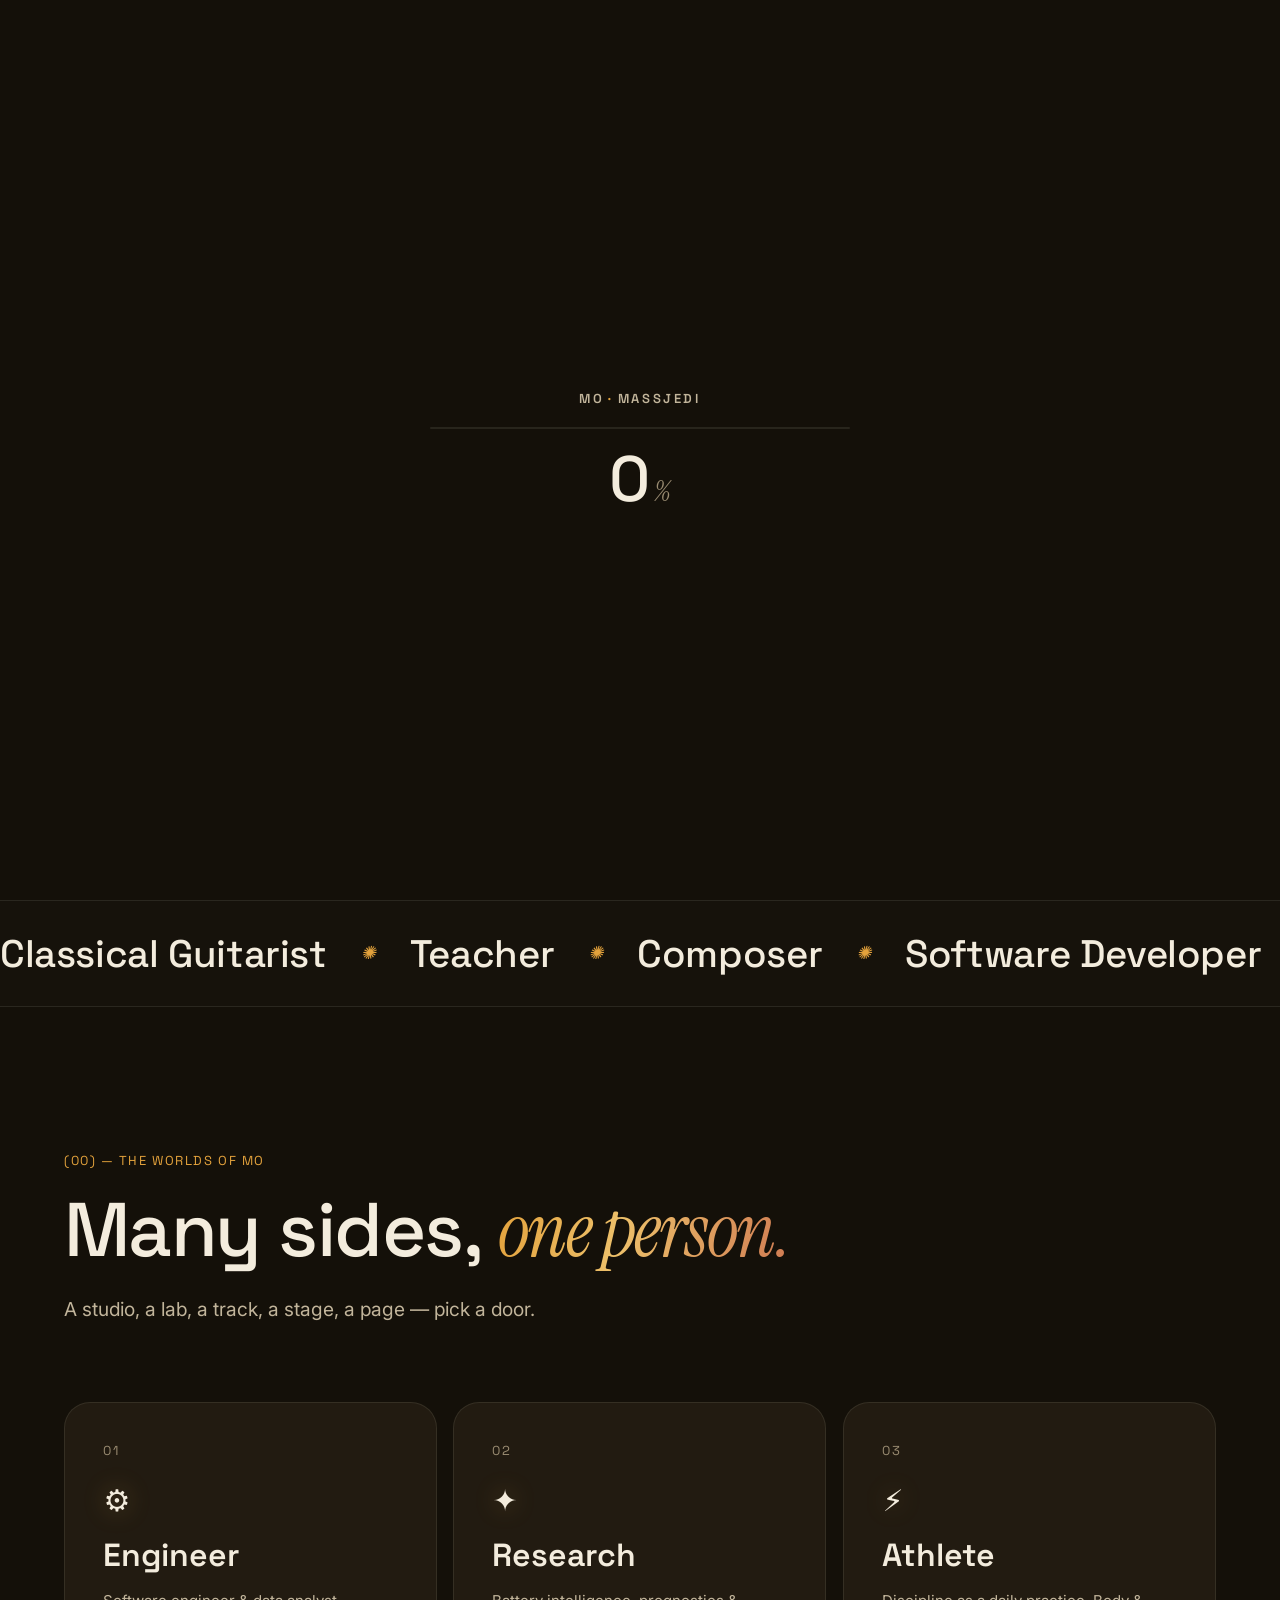
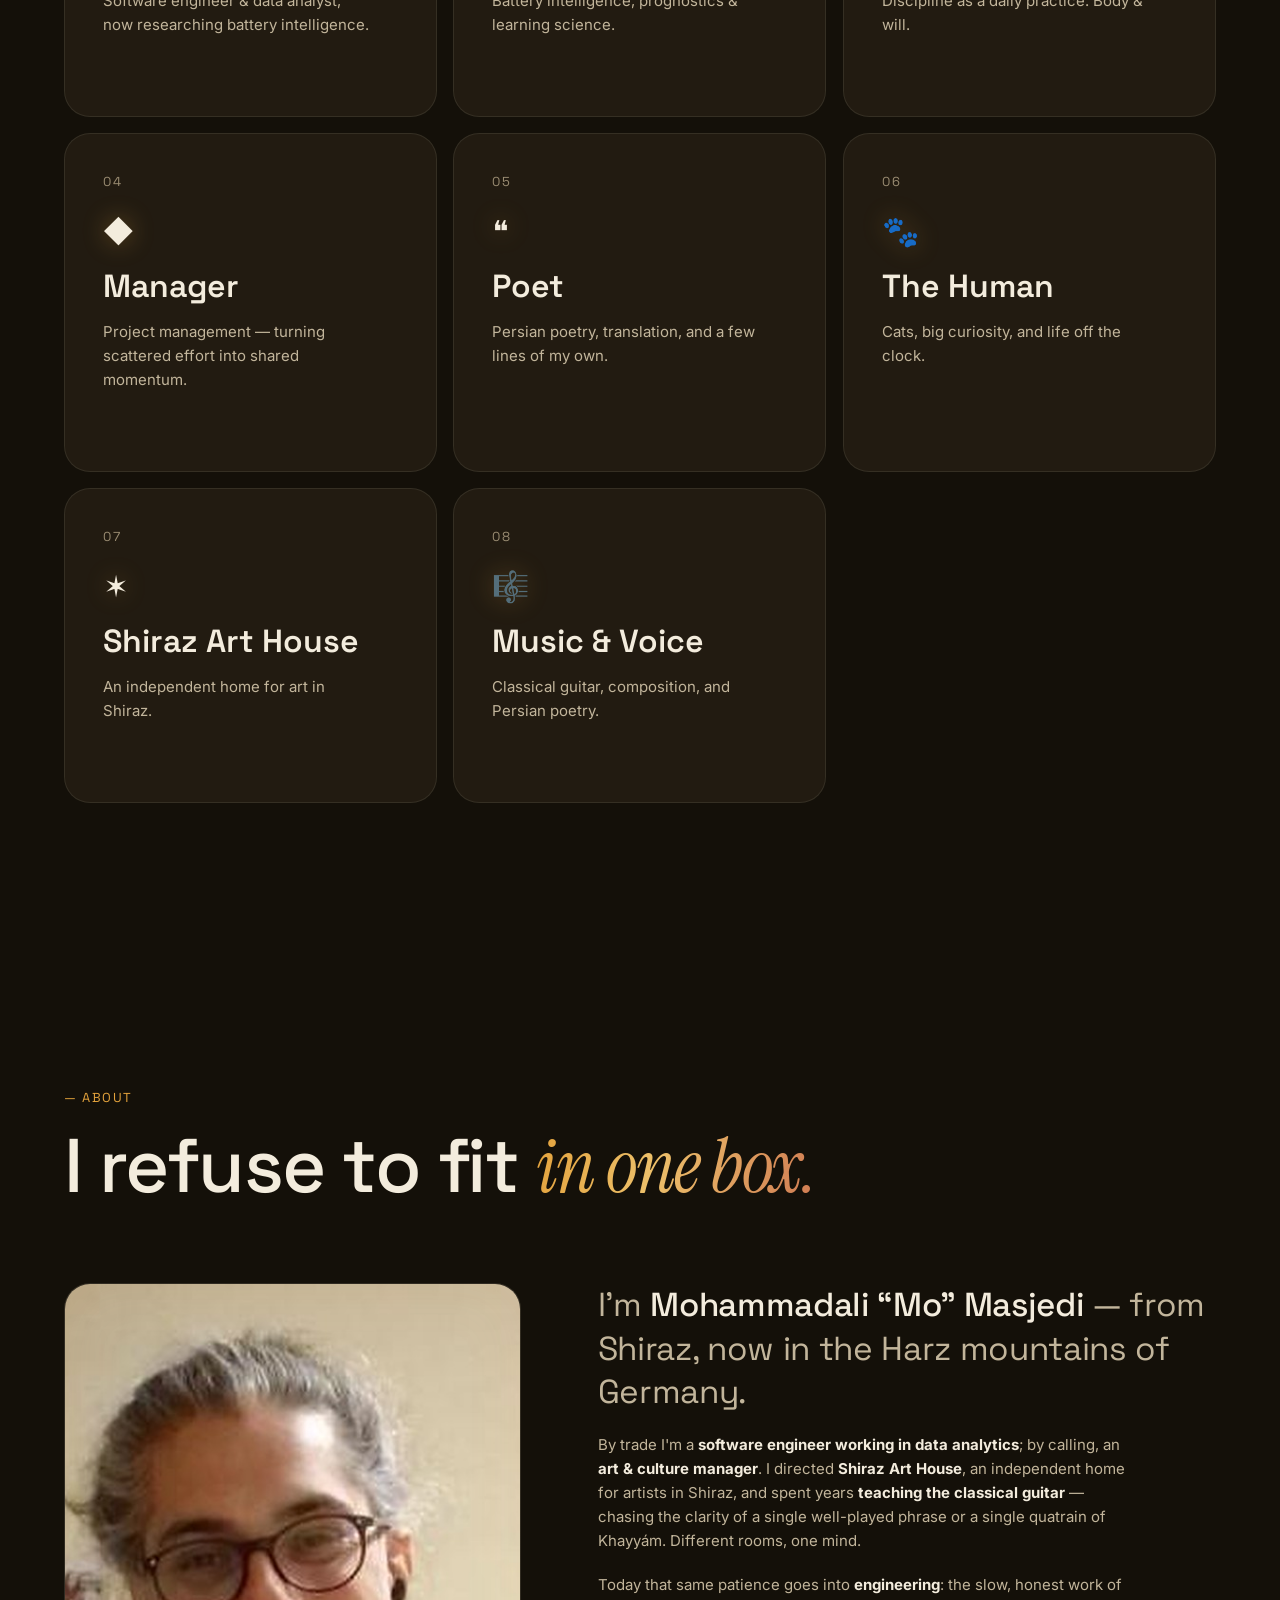
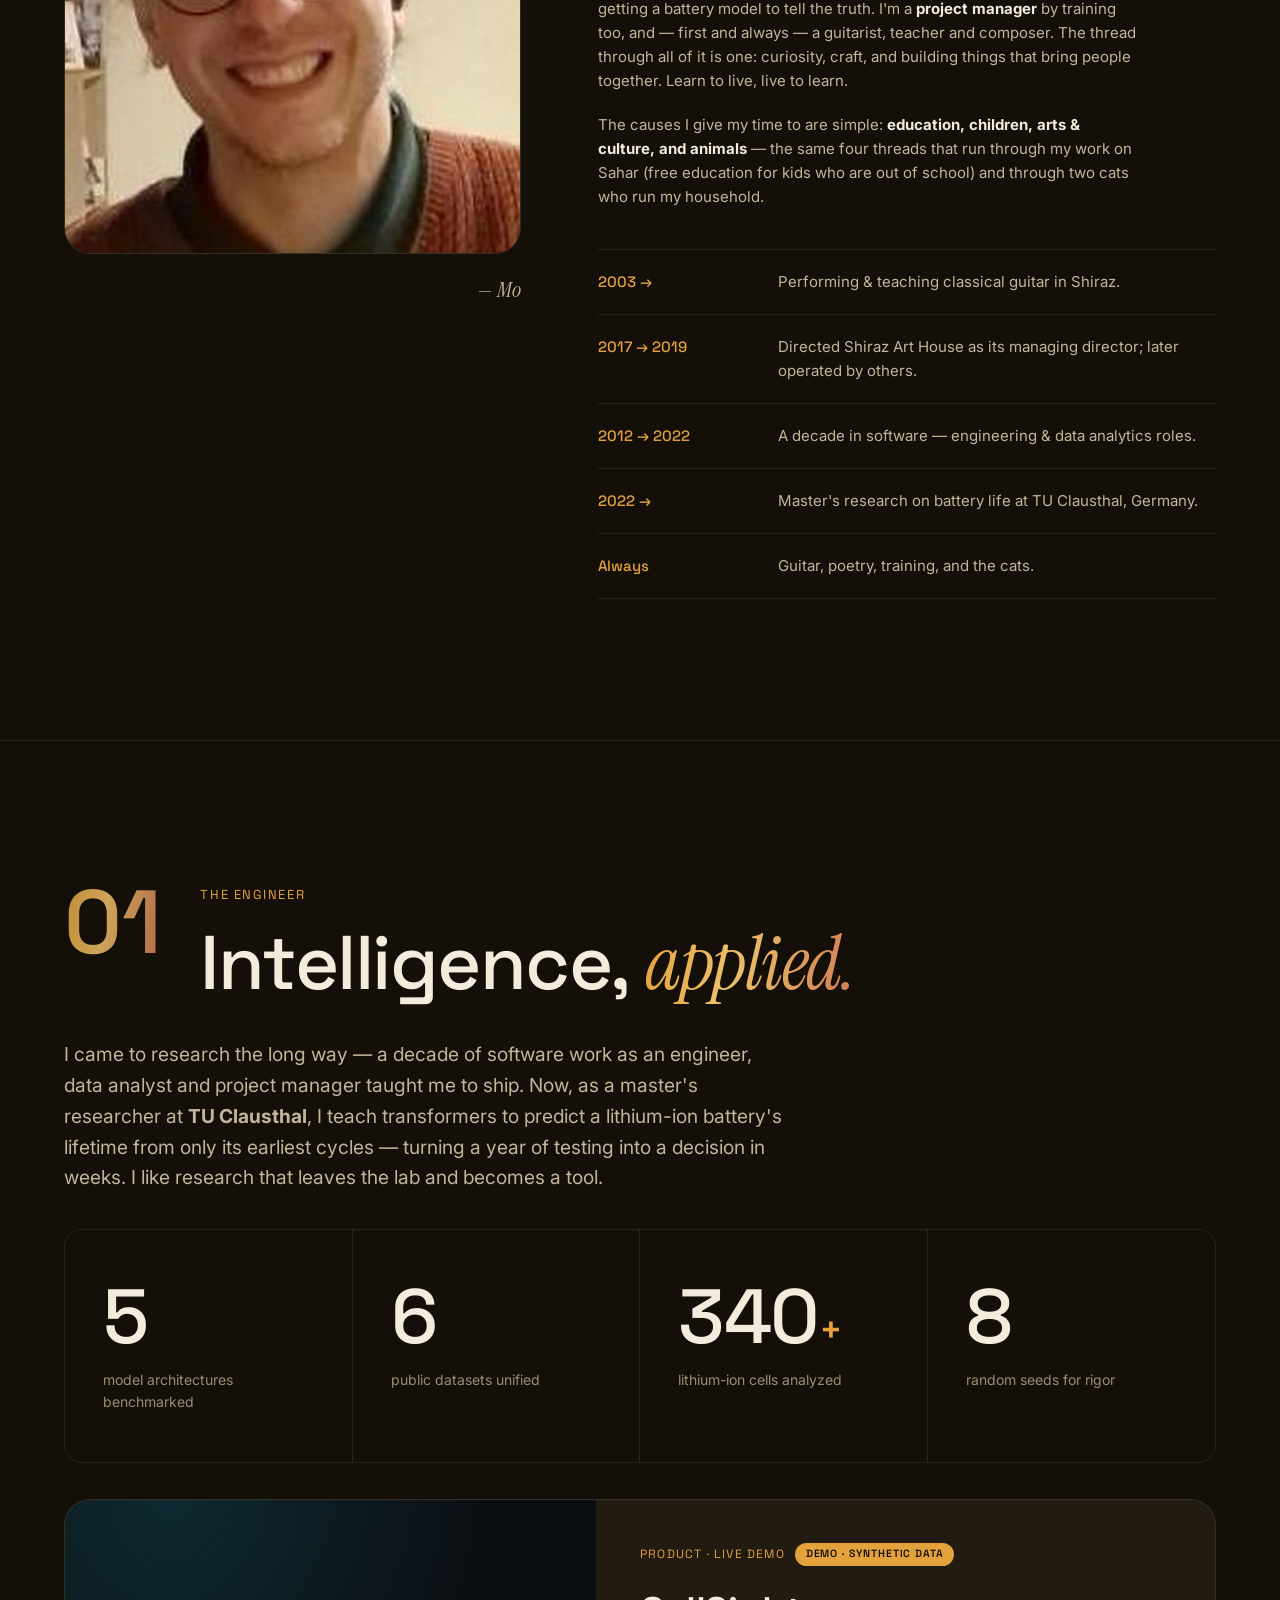
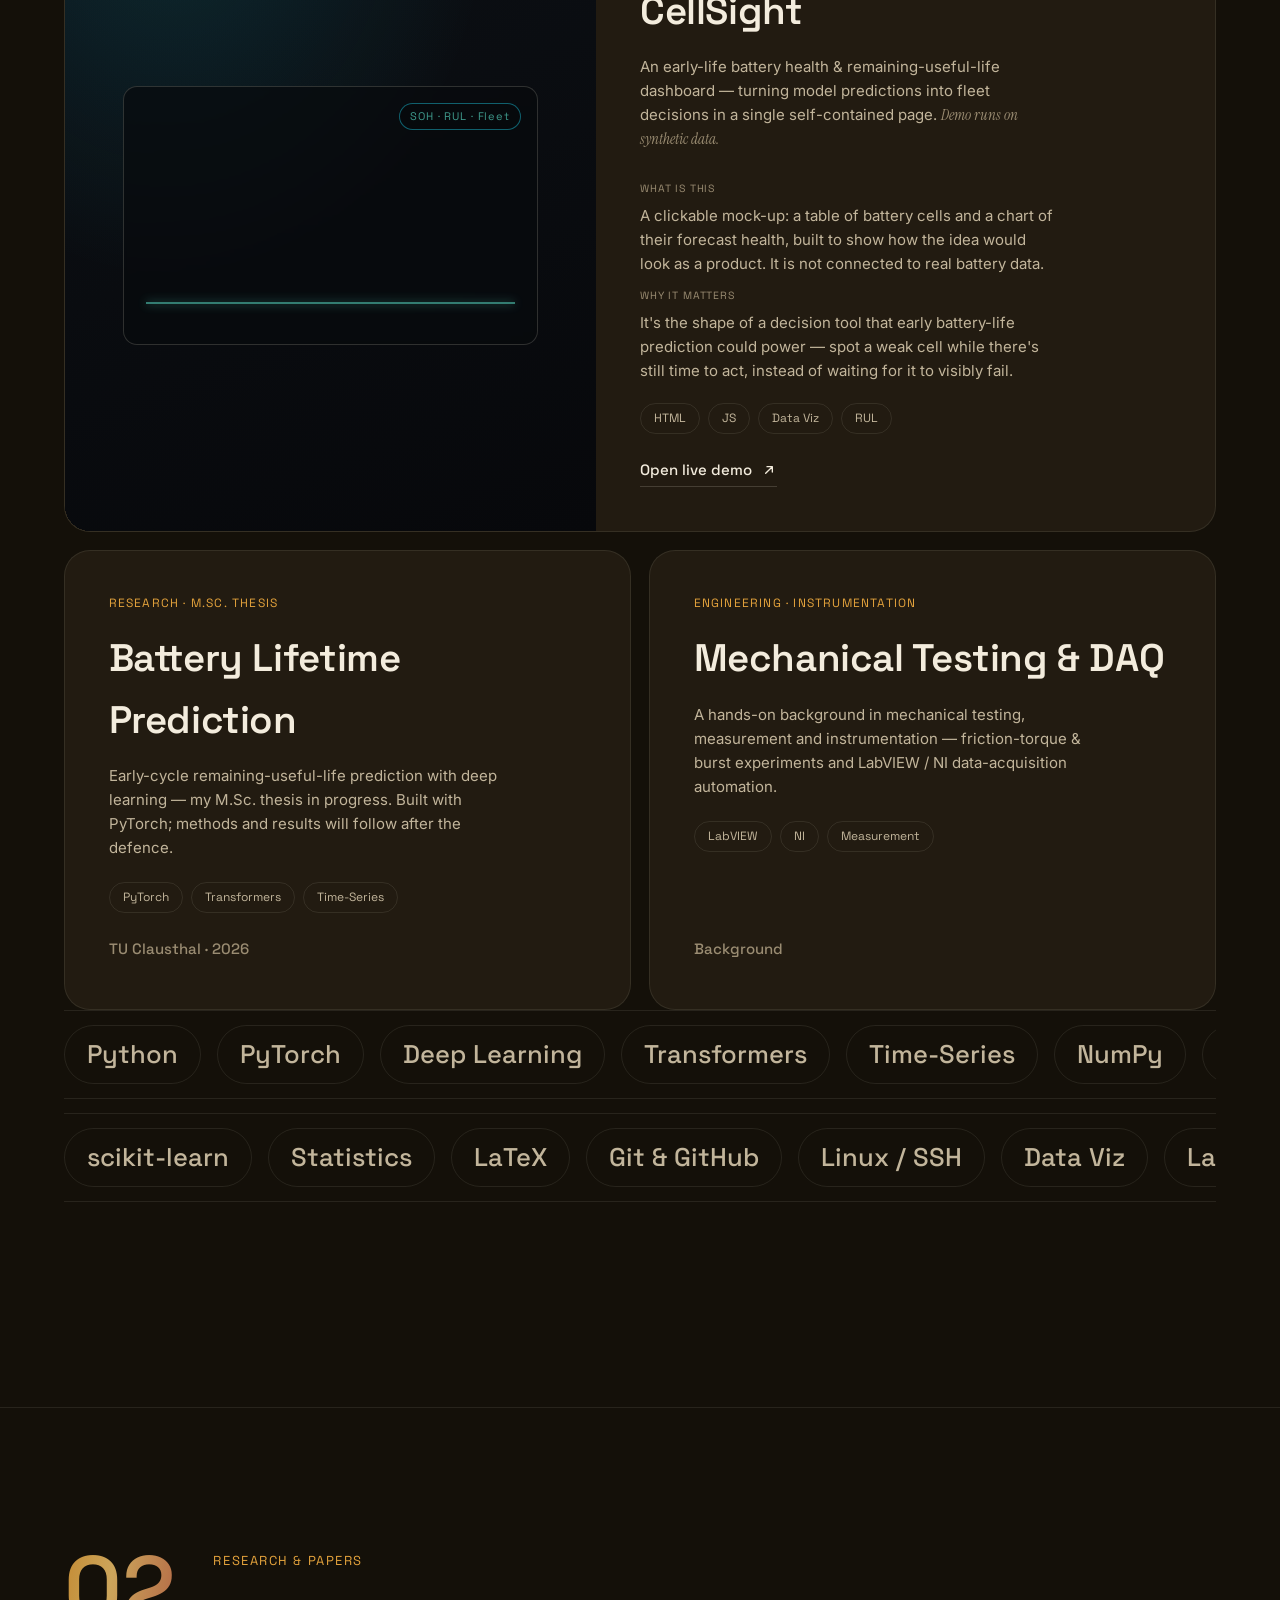
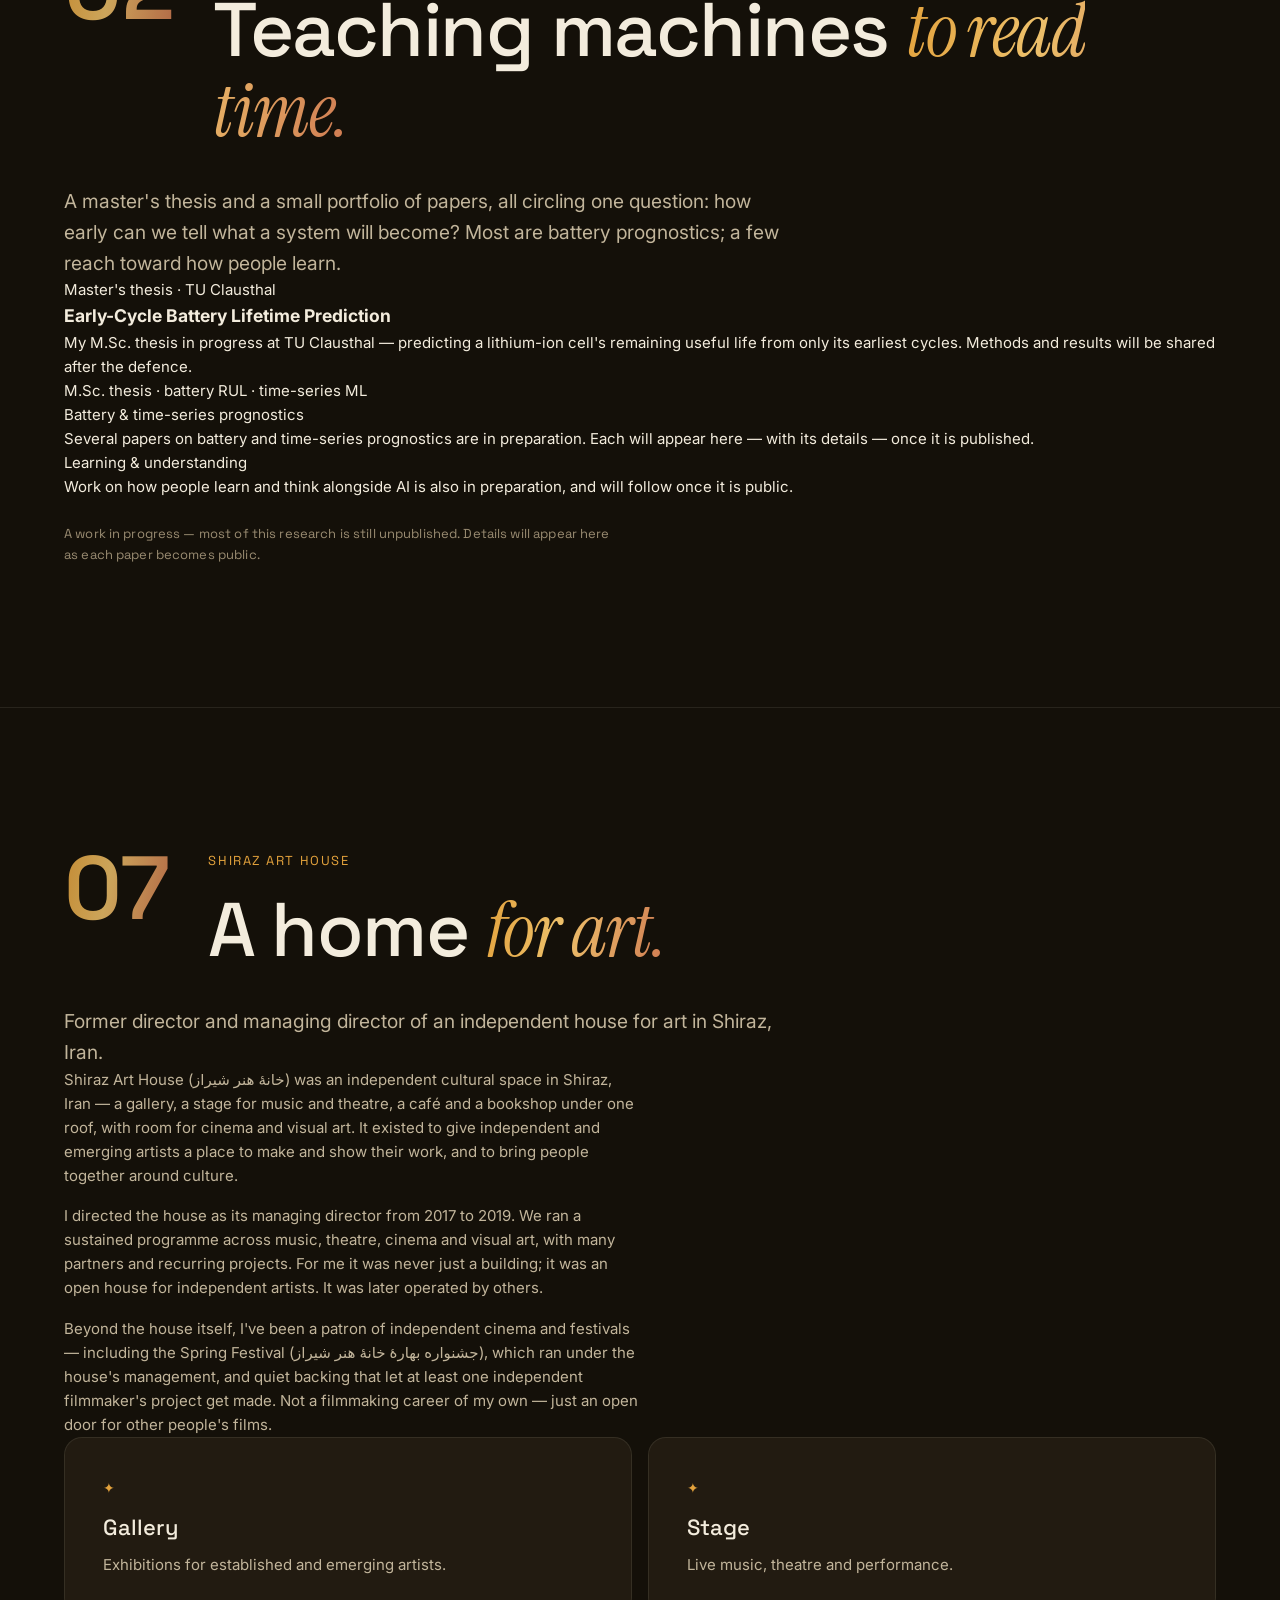
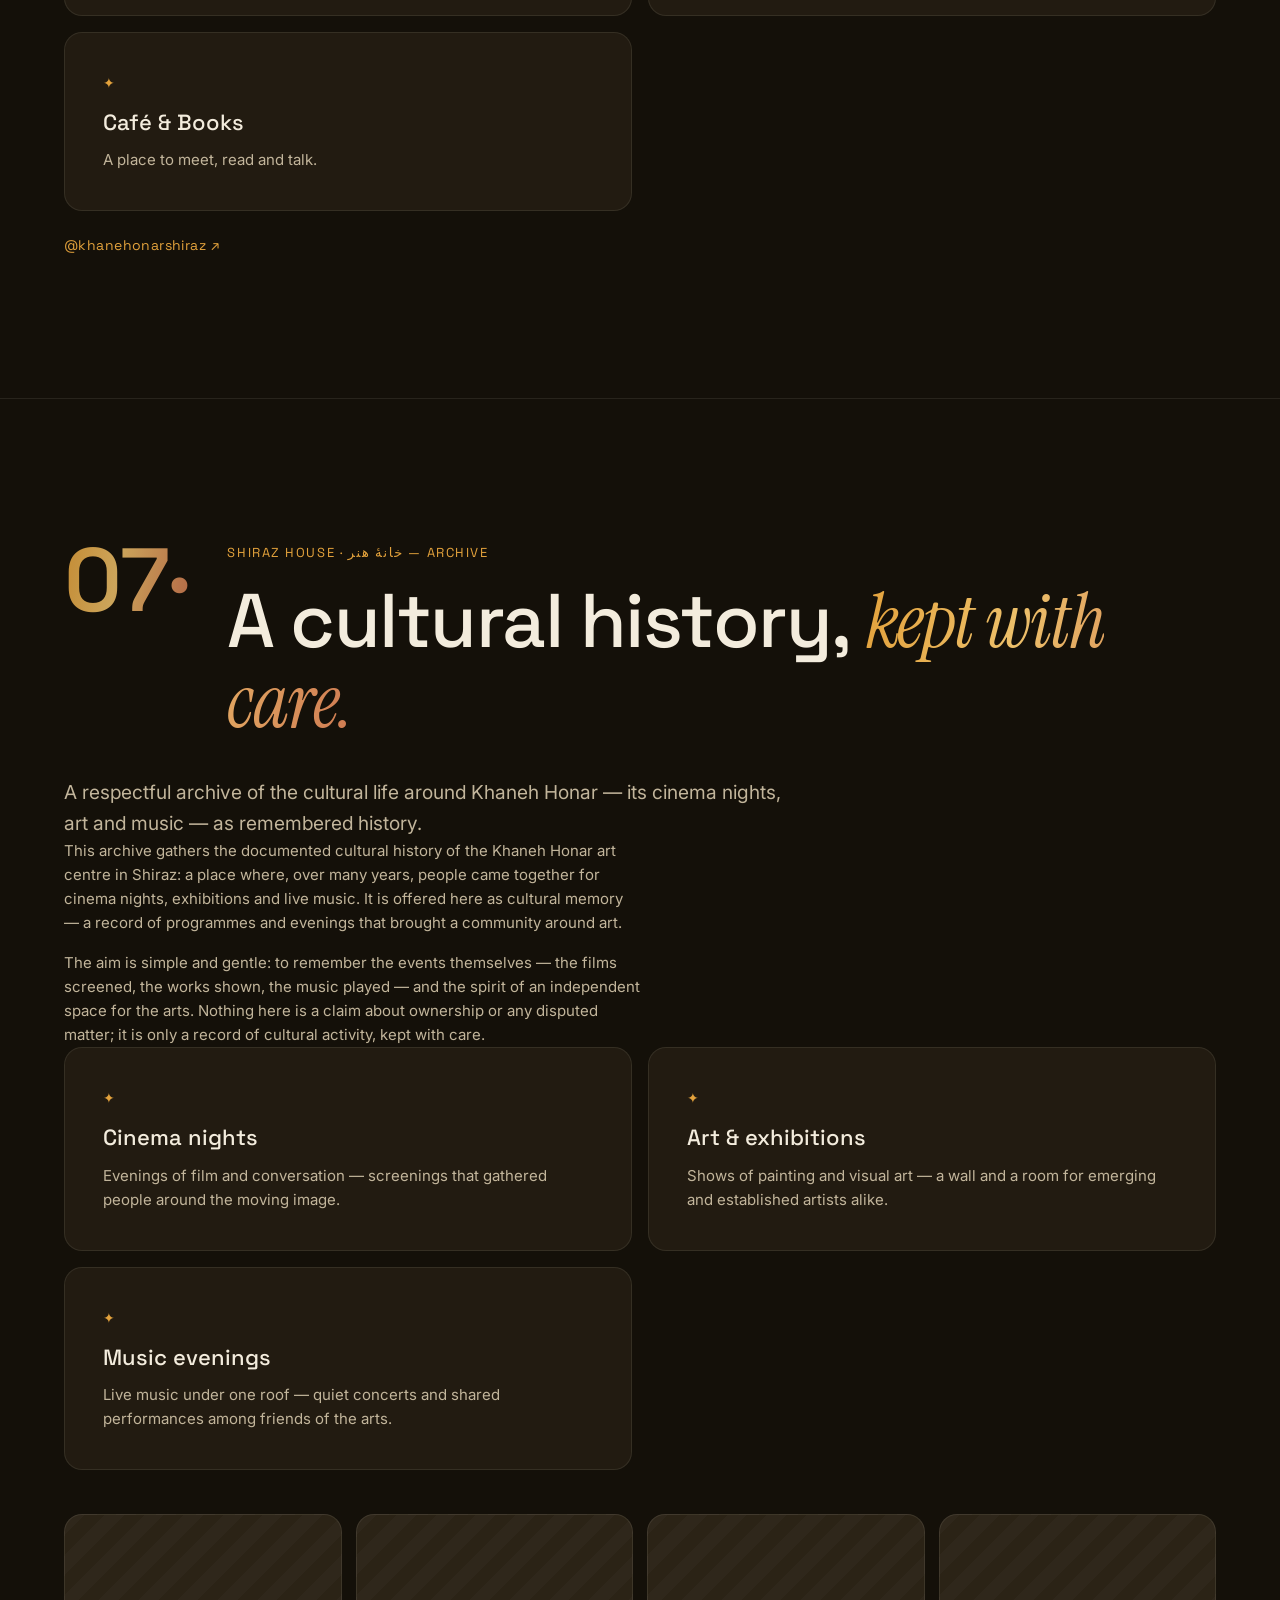
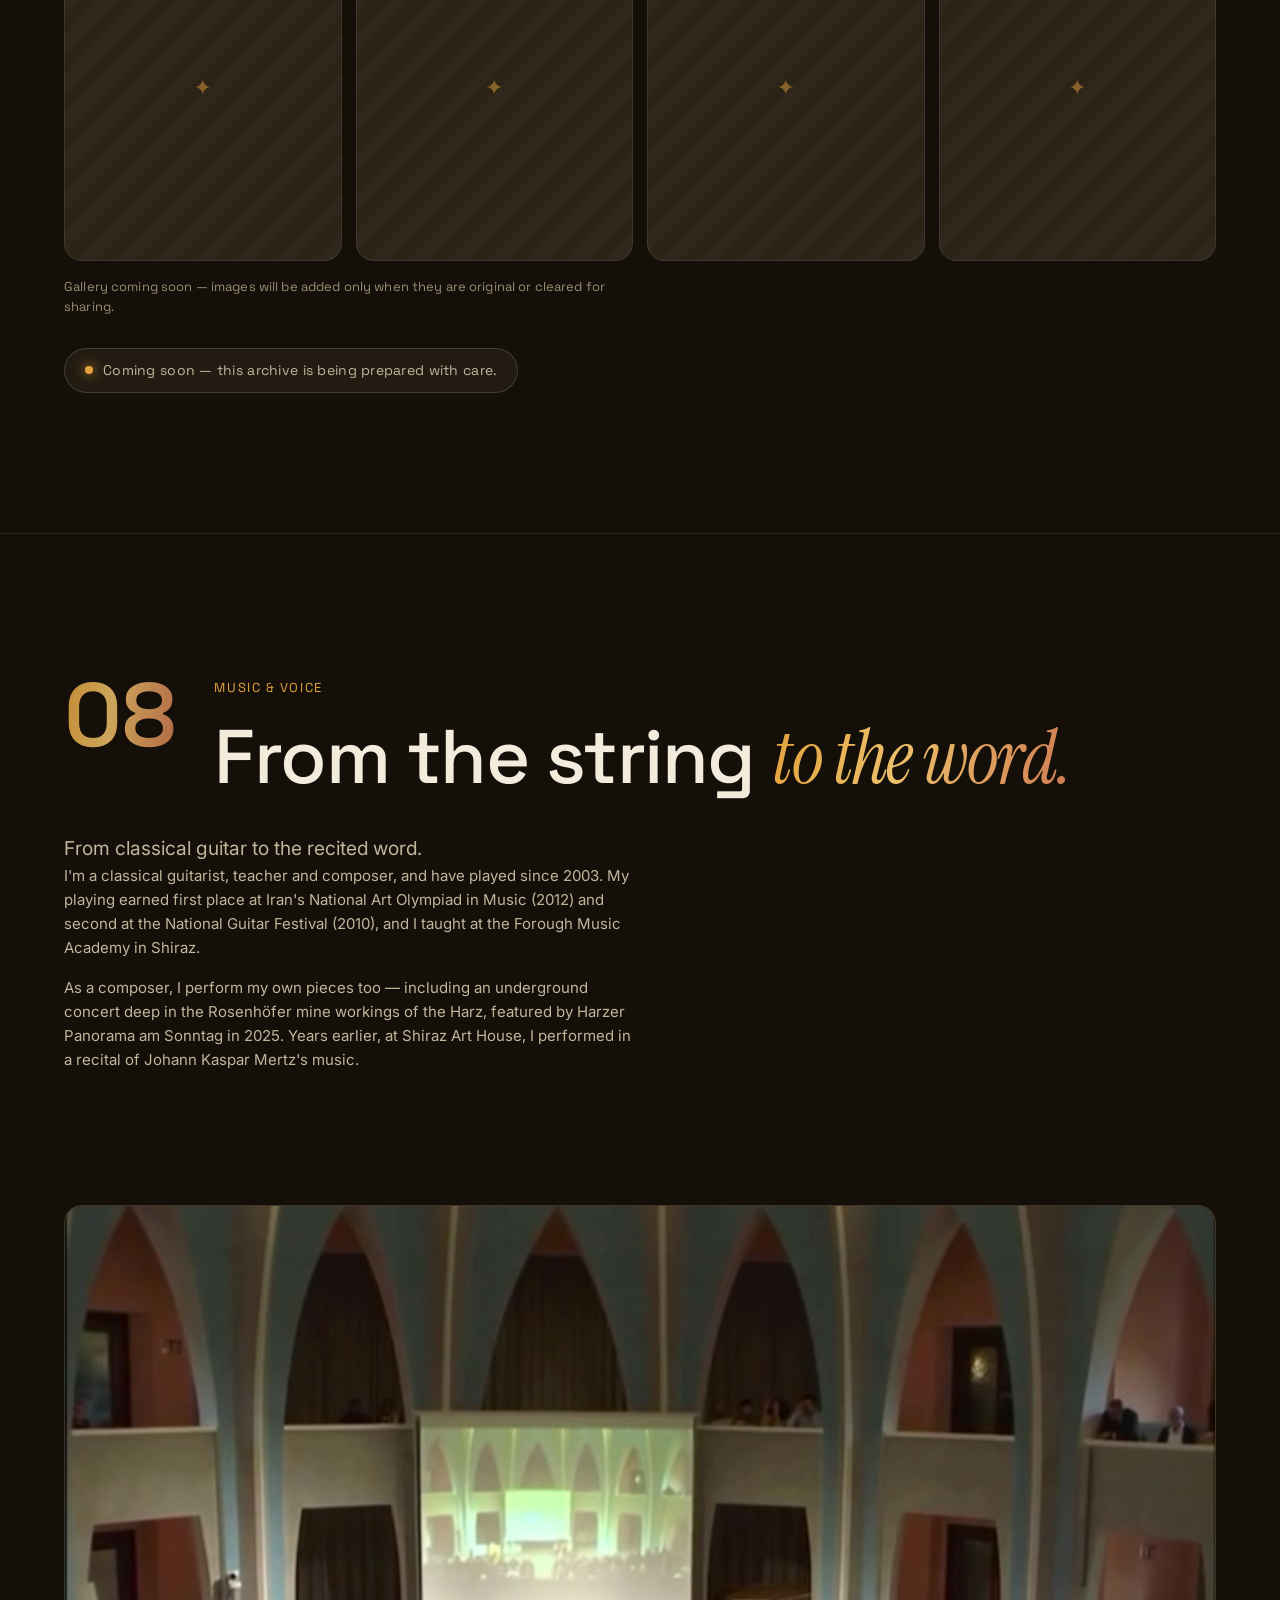
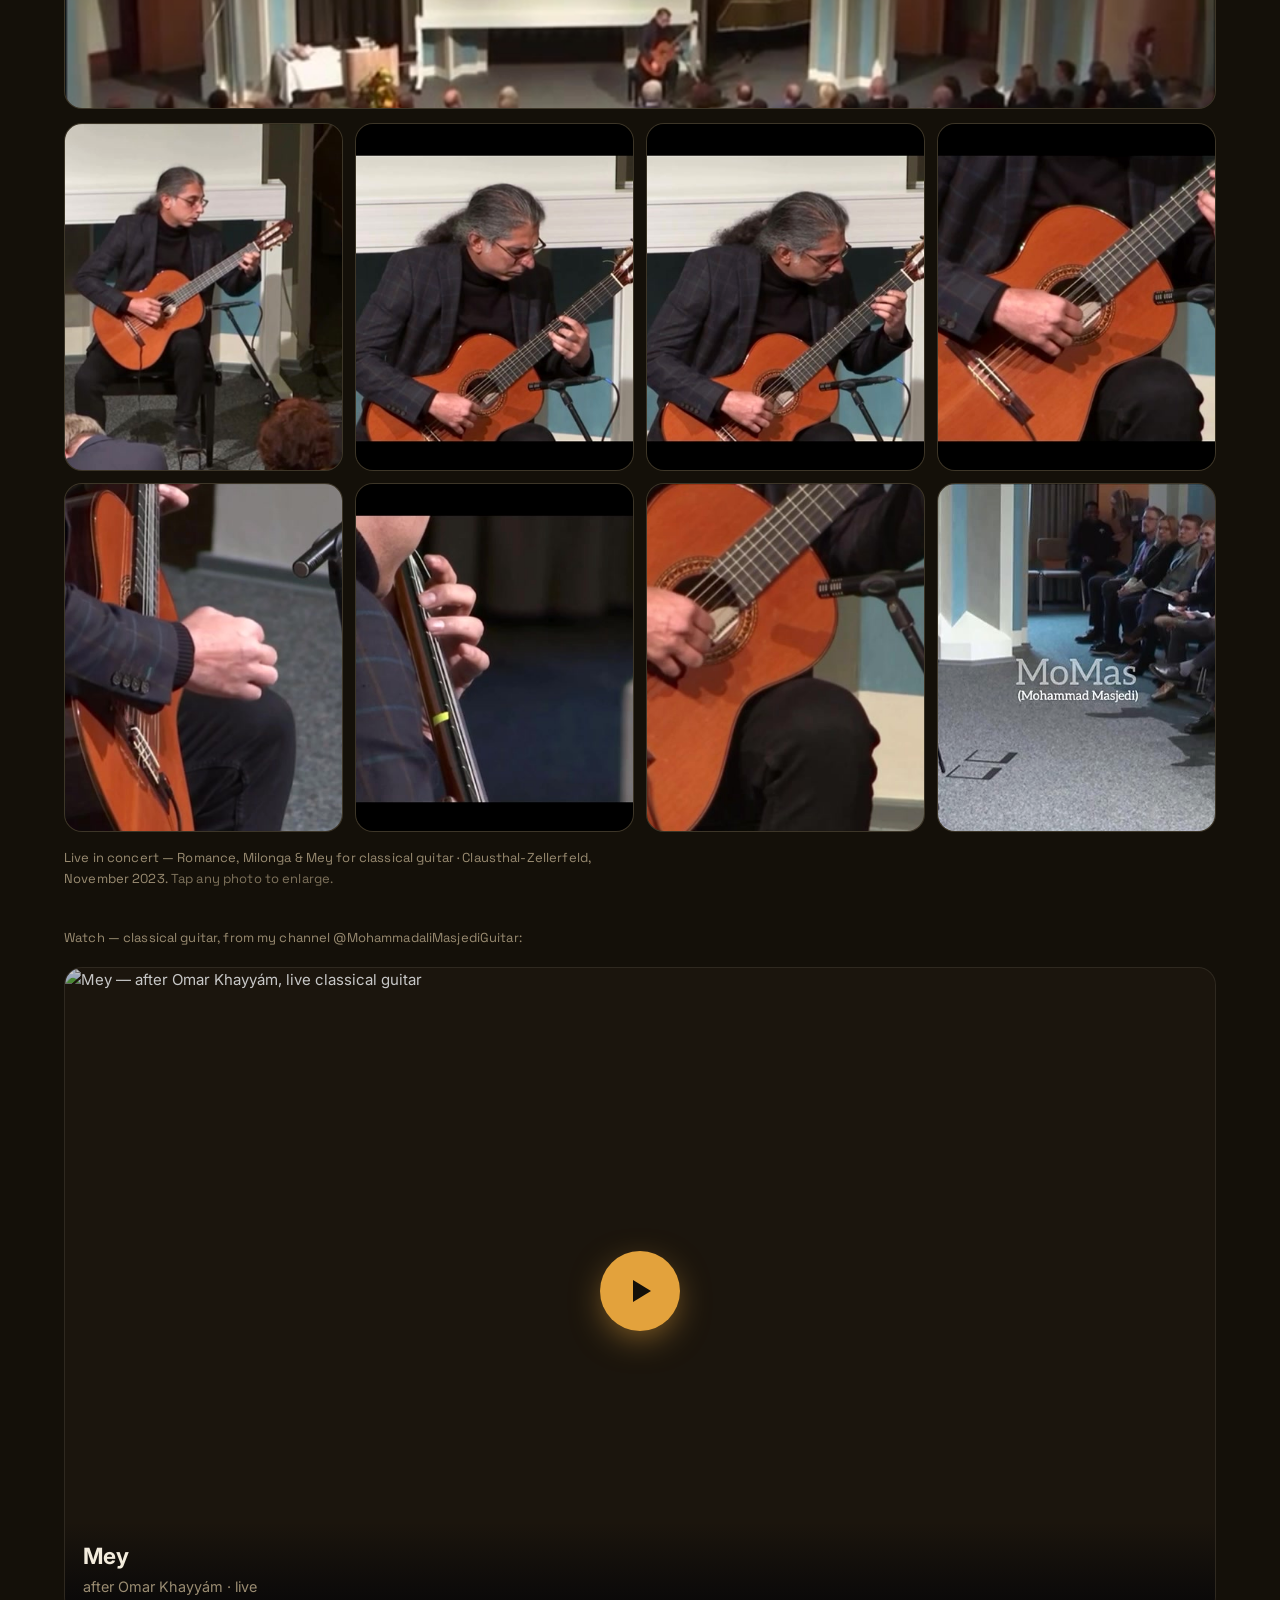
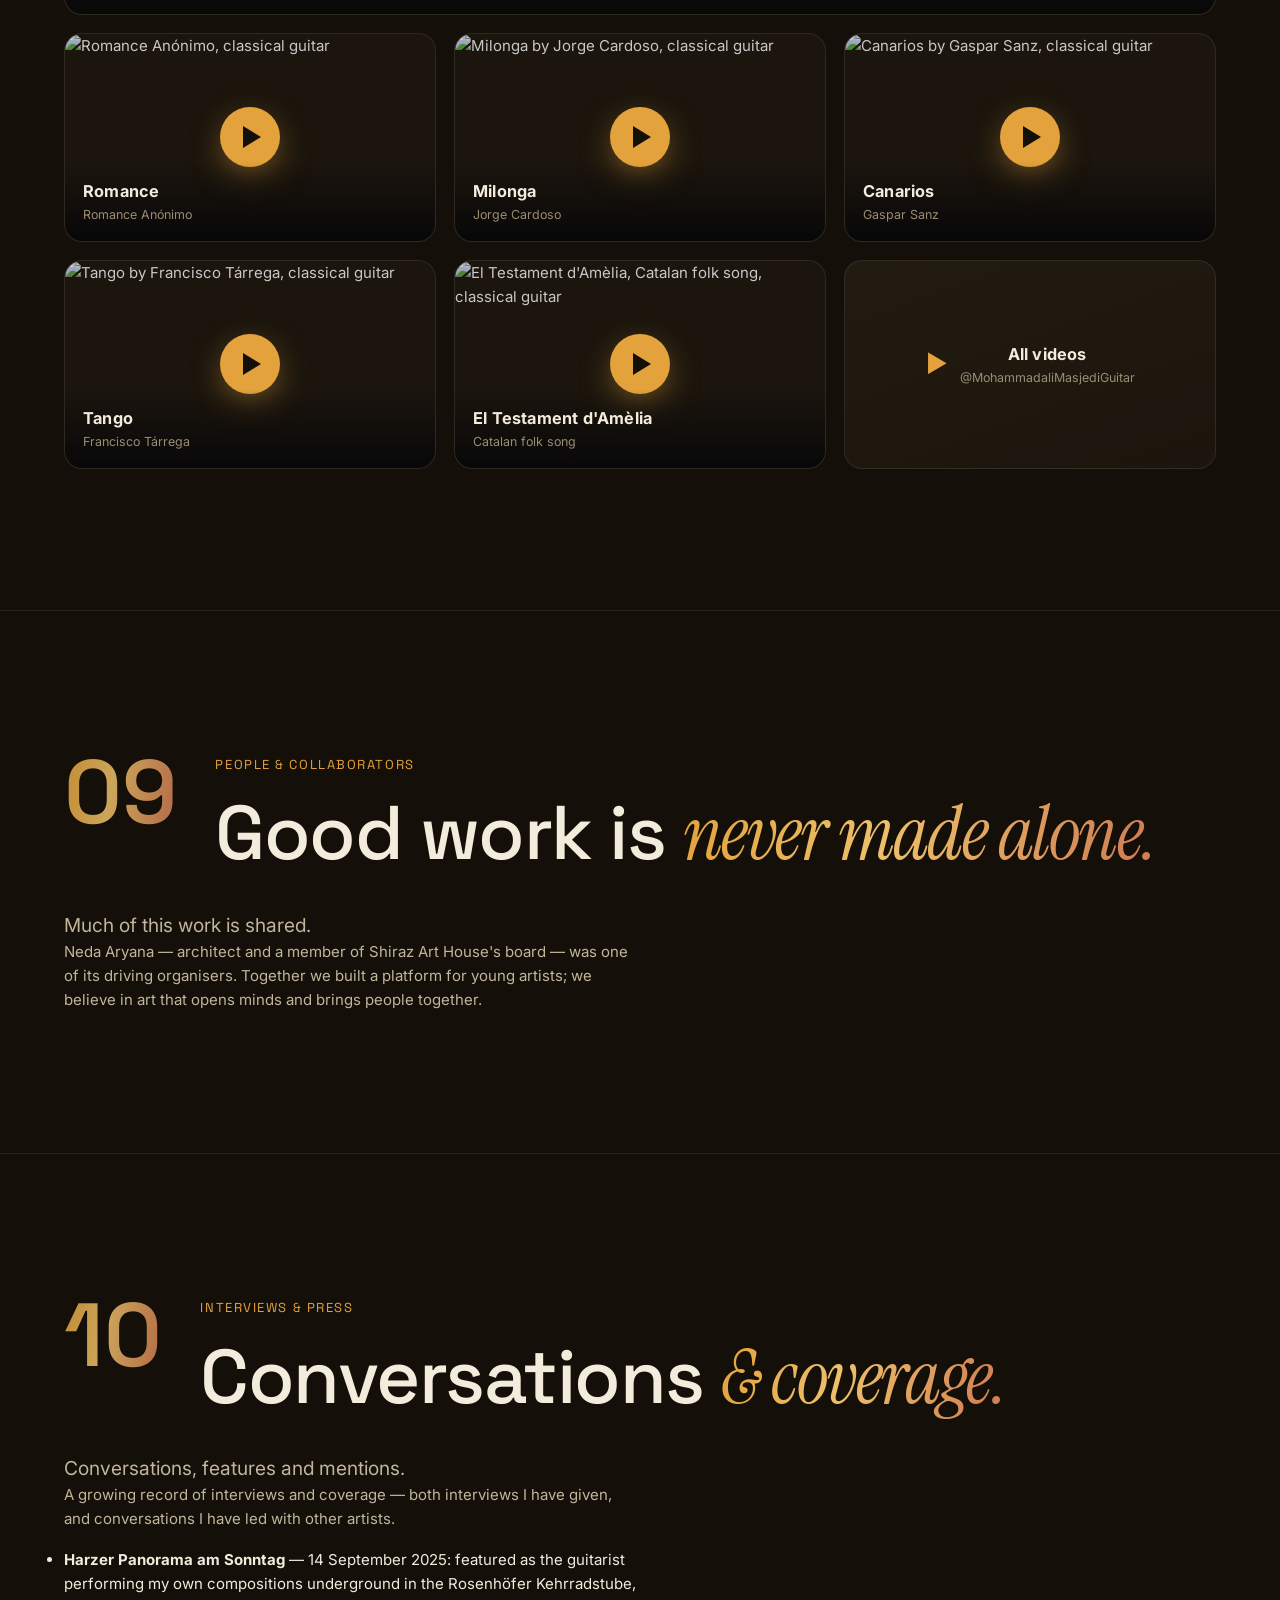
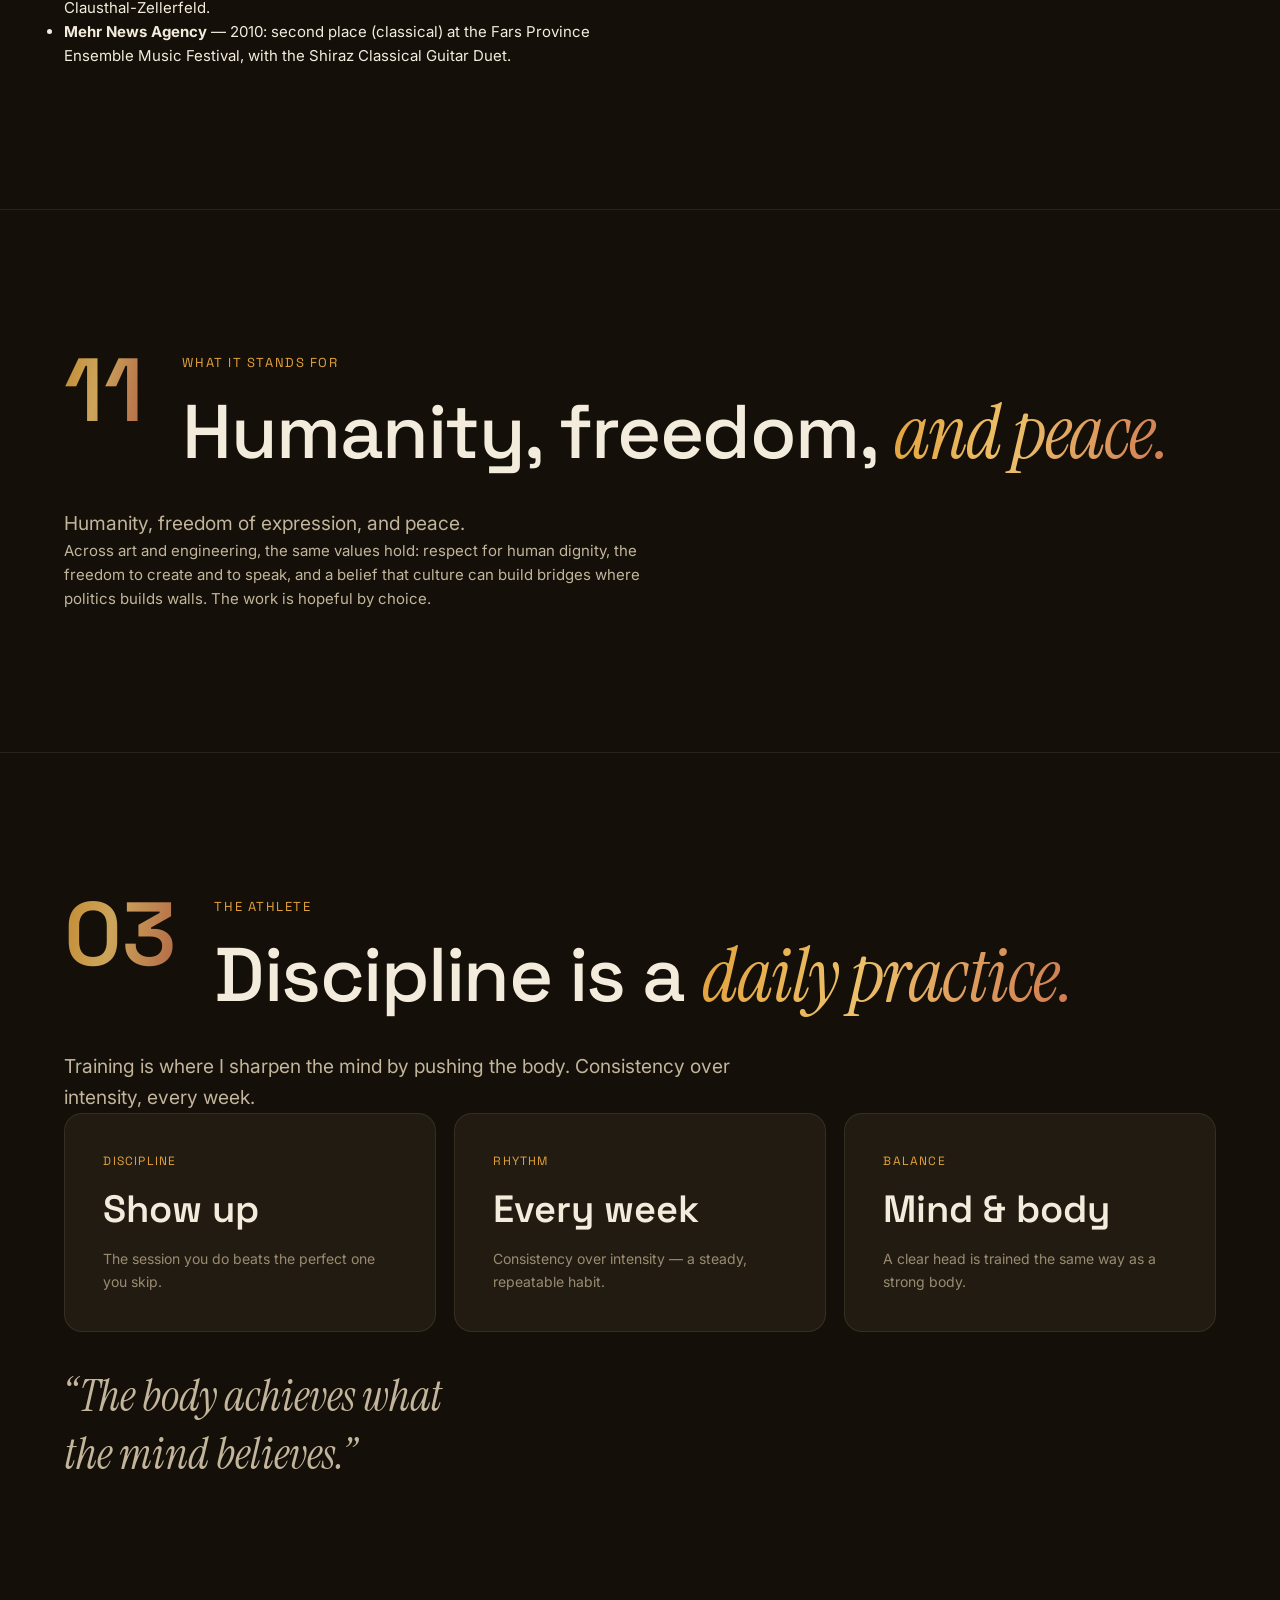
==== index.html @ 854c43cc "Polish public site: remove alumniOf, fix DE name spelling, drop 404 thumbnail - JSON-LD: remove alum" ====
<!DOCTYPE html>
<html lang="en" data-theme="dark">
<head>
  <meta charset="UTF-8" />
  <meta name="viewport" content="width=device-width, initial-scale=1.0" />
  <meta name="color-scheme" content="dark" />
  <meta name="theme-color" content="#060608" />

  <title>Mohammadali Masjedi (Mo · MassJedi) — Classical Guitarist, Teacher &amp; Composer · Developer · Project Manager</title>
  <meta name="description" content="The personal site of Mohammadali Masjedi (Mo · MassJedi) — classical guitarist, teacher & composer, software developer, project manager, art & culture person, and devoted staff to his cats, Memo & Jupiter. One mind, many lives." />
  <meta name="author" content="Mohammadali Masjedi" />
  <meta name="keywords" content="Mo MassJedi, Mohammadali Masjedi, classical guitarist, guitar teacher, composer, classical guitar recital, software developer, project manager, art & culture person, Shiraz Art House, portfolio, personal website" />

  <meta property="og:type" content="website" />
  <meta property="og:title" content="Mohammadali Masjedi (Mo · MassJedi) — One mind, many lives" />
  <meta property="og:description" content="Mohammadali Masjedi — classical guitarist &amp; composer, engineer, manager, poet — and devoted staff to his cats, Memo &amp; Jupiter." />
  <meta property="og:image" content="https://mohammadalimasjedi-source.github.io/Personal-Portfolio/assets/img/og.png" />
  <meta property="og:url" content="https://mohammadalimasjedi-source.github.io/Personal-Portfolio/" />
  <meta name="twitter:card" content="summary_large_image" />
  <meta name="twitter:title" content="Mohammadali Masjedi (Mo · MassJedi) — One mind, many lives" />
  <meta name="twitter:description" content="Mohammadali Masjedi — classical guitarist &amp; composer, engineer, manager, poet — and devoted staff to his cats, Memo &amp; Jupiter." />
  <meta name="twitter:image" content="https://mohammadalimasjedi-source.github.io/Personal-Portfolio/assets/img/og.png" />
  <link rel="canonical" href="https://mohammadalimasjedi-source.github.io/Personal-Portfolio/" />

  <link rel="icon" href="data:image/svg+xml,%3Csvg xmlns='http://www.w3.org/2000/svg' viewBox='0 0 64 64'%3E%3Crect width='64' height='64' rx='14' fill='%23141009'/%3E%3Cpath d='M36 8 L20 36 H31 L28 56 L46 26 H34 Z' fill='%23e3a23c'/%3E%3C/svg%3E" />

  <link rel="preconnect" href="https://fonts.googleapis.com" />
  <link rel="preconnect" href="https://fonts.gstatic.com" crossorigin />
  <link href="https://fonts.googleapis.com/css2?family=Space+Grotesk:wght@400;500;600;700&family=Inter:wght@400;500;600&family=Instrument+Serif:ital@0;1&family=Vazirmatn:wght@400;600&display=swap" rel="stylesheet" />

  <link rel="stylesheet" href="css/style.css?v=14" />

  <!-- Structured data. `sameAs` is how search engines reconcile one person across
       accounts, and `alternateName` covers the name variants people actually type.
       Only VERIFIED profiles belong here: an account that is not his poisons the
       whole graph. LinkedIn = the profile this page itself links in #contact.
       YouTube = @MohammadaliMasjediGuitar only (the channel was re-handled
       2026-07-20; the old @Mohammad_masjedi handle is no longer guaranteed to
       resolve, so it stays out of the graph — body links get updated in the
       YouTube pass). Kaggle is absent because ownership is unconfirmed. -->
  <script type="application/ld+json">
  {
    "@context": "https://schema.org",
    "@type": "Person",
    "@id": "https://mohammadalimasjedi-source.github.io/Personal-Portfolio/#person",
    "name": "Mohammadali Masjedi",
    "alternateName": [
      "Mohammad Ali Masjedi",
      "Mohammad Masjedi",
      "Mo Masjedi",
      "Mo MassJedi",
      "Mo Mass Jedi",
      "Mohammadali Massjedi",
      "Mohammad Ali Massjedi",
      "Muhammad Ali Masjedi",
      "محمدعلی مسجدی",
      "محمد علی مسجدی",
      "محمد مسجدی"
    ],
    "givenName": "Mohammadali",
    "familyName": "Masjedi",
    "jobTitle": [
      "Classical Guitarist, Teacher and Composer",
      "Software Engineer",
      "Project Manager",
      "AI/ML Researcher"
    ],
    "description": "Classical guitarist, teacher and composer; software engineer and AI/ML researcher working on interpretable early-cycle lithium-ion battery lifetime prediction.",
    "url": "https://mohammadalimasjedi-source.github.io/Personal-Portfolio/",
    "image": "https://mohammadalimasjedi-source.github.io/Personal-Portfolio/assets/img/og.png",
    "email": "mailto:mohammadalimasjedi@gmail.com",
    "nationality": { "@type": "Country", "name": "Iran" },
    "affiliation": { "@type": "CollegeOrUniversity", "name": "Technische Universität Clausthal", "url": "https://www.tu-clausthal.de/" },
    "knowsLanguage": ["fa", "en", "de"],
    "knowsAbout": [
      "Classical guitar",
      "Music pedagogy",
      "Composition",
      "Machine learning",
      "Battery lifetime prediction",
      "Remaining useful life",
      "Transformers",
      "Time-series forecasting",
      "Explainable AI",
      "Prognostics and health management"
    ],
    "sameAs": [
      "https://github.com/MohammadaliMasjedi-source",
      "https://www.linkedin.com/in/mo-masjedi-20317323b/",
      "https://orcid.org/0009-0000-0068-9651",
      "https://www.youtube.com/@MohammadaliMasjediGuitar",
      "https://huggingface.co/mmasjedi",
      "https://www.xing.com/profile/MohammadAli_Masjedi2",
      "https://www.instagram.com/mohammad_ali_masjedi/"
    ]
  }
  </script>
  <script type="application/ld+json">
  {
    "@context": "https://schema.org",
    "@type": "WebSite",
    "@id": "https://mohammadalimasjedi-source.github.io/Personal-Portfolio/#website",
    "url": "https://mohammadalimasjedi-source.github.io/Personal-Portfolio/",
    "name": "Mo · MassJedi",
    "inLanguage": ["en", "fa", "de"],
    "author": { "@id": "https://mohammadalimasjedi-source.github.io/Personal-Portfolio/#person" },
    "publisher": { "@id": "https://mohammadalimasjedi-source.github.io/Personal-Portfolio/#person" }
  }
  </script>
</head>

<body>
  <div class="grain" aria-hidden="true"></div>
  <canvas id="bg-canvas" aria-hidden="true"></canvas>

  <div class="cursor" aria-hidden="true">
    <div class="cursor__dot"></div>
    <div class="cursor__ring"><span class="cursor__label"></span></div>
  </div>

  <div class="scroll-progress" aria-hidden="true"><span></span></div>

  <div class="preloader" id="preloader" aria-hidden="true">
    <div class="preloader__inner">
      <div class="preloader__mark">MO<span>·</span>MASSJEDI</div>
      <div class="preloader__bar"><span></span></div>
      <div class="preloader__count"><span id="preCount">0</span><i>%</i></div>
    </div>
  </div>

  <!-- ===================== NAV ===================== -->
  <header class="nav" id="nav">
    <a href="#top" class="nav__logo" data-magnetic data-cursor="home">
      <span class="logo__bolt">⚡</span>
      <span class="logo__text">Mo<i>·</i>MassJedi</span>
    </a>

    <nav class="nav__links" aria-label="Primary">
      <a href="#worlds" data-cursor="link" data-i18n="nav.worlds">Worlds</a>
      <a href="#engineer" data-cursor="link" data-i18n="nav.engineer">Engineer</a>
      <a href="#research" data-cursor="link" data-i18n="nav.research">Research</a>
      <a href="#arthouse" data-cursor="link" data-i18n="nav.arthouse">Art House</a>
      <a href="#about" data-cursor="link" data-i18n="nav.about">About</a>
    </nav>

    <div class="lang-switch" id="langSwitch" role="group" aria-label="Language / زبان / Sprache"></div>

    <a href="#contact" class="nav__cta btn btn--ghost" data-magnetic data-cursor="link"><span data-i18n="nav.cta">Get in touch</span></a>

    <button class="nav__burger" id="burger" aria-label="Open menu" aria-expanded="false">
      <span></span><span></span>
    </button>
  </header>

  <div class="menu" id="menu" aria-hidden="true">
    <nav class="menu__nav">
      <a href="#worlds" data-menu-link><span class="menu__idx">01</span> <span data-i18n="menu.worlds">Worlds</span></a>
      <a href="#engineer" data-menu-link><span class="menu__idx">02</span> <span data-i18n="menu.engineer">Engineer</span></a>
      <a href="#research" data-menu-link><span class="menu__idx">03</span> <span data-i18n="menu.research">Research</span></a>
      <a href="#arthouse" data-menu-link><span class="menu__idx">04</span> <span data-i18n="menu.arthouse">Shiraz Art House</span></a>
      <a href="#arthive" data-menu-link><span class="menu__idx">04·</span> <span data-i18n="menu.arthive">Shiraz House — Archive</span></a>
      <a href="#music" data-menu-link><span class="menu__idx">05</span> <span data-i18n="menu.music">Music</span></a>
      <a href="#athlete" data-menu-link><span class="menu__idx">06</span> <span data-i18n="menu.athlete">Athlete</span></a>
      <a href="#poet" data-menu-link><span class="menu__idx">07</span> <span data-i18n="menu.poet">Poet</span></a>
      <a href="#daricheh" data-menu-link><span class="menu__idx">08</span> <span data-i18n="menu.daricheh">Translations · Daricheh</span></a>
      <a href="#contact" data-menu-link><span class="menu__idx">09</span> <span data-i18n="menu.contact">Contact</span></a>
    </nav>
    <div class="menu__foot">
      <span data-i18n="menu.loc">Clausthal-Zellerfeld, DE</span>
      <span class="menu__clock" id="menuClock">—</span>
    </div>
  </div>

  <main id="top">

    <!-- ===================== HERO ===================== -->
    <section class="hero" id="hero">
      <div class="hero__bg" aria-hidden="true">
        <img src="assets/img/gallery/perform-romance-hall-01.jpg" alt="" decoding="async" fetchpriority="high" />
      </div>
      <div class="hero__scrim" aria-hidden="true"></div>
      <div class="hero__inner">
        <p class="hero__eyebrow reveal" data-reveal>
          <span class="dot"></span> <span data-i18n="hero.eyebrow">Mo · MassJedi — Clausthal, Germany</span>
        </p>

        <h1 class="hero__title" data-split data-i18n="hero.title">One mind, <em>many lives.</em></h1>

        <div class="role-line reveal" data-reveal data-reveal-delay="0.15" aria-label="Classical guitarist, teacher and composer; software developer; project manager; art and culture person; curious about science">
          <span class="role-line__pre" data-i18n="hero.iam">I am</span>
          <span class="role-cycle" id="roleCycle"><span data-i18n="hero.role1">a Classical Guitarist, Teacher &amp; Composer</span></span>
        </div>

        <p class="hero__sub reveal" data-reveal data-reveal-delay="0.25" data-i18n="hero.sub">
          A classical guitarist, teacher and composer, a software developer, a project manager, an art
          &amp; culture person — and devoted staff to <strong>my cats, Memo &amp; Jupiter</strong>. One mind, many lives.
        </p>

        <div class="hero__actions reveal" data-reveal data-reveal-delay="0.35">
          <a href="#worlds" class="btn btn--solid" data-magnetic data-cursor="explore">
            <span data-i18n="hero.cta1">Explore my worlds</span>
            <svg viewBox="0 0 24 24" width="18" height="18"><path d="M5 12h14M13 6l6 6-6 6" fill="none" stroke="currentColor" stroke-width="2" stroke-linecap="round" stroke-linejoin="round"/></svg>
          </a>
          <a href="#contact" class="btn btn--ghost" data-magnetic data-cursor="link"><span data-i18n="hero.cta2">Get in touch</span></a>
        </div>
      </div>

      <a href="#worlds" class="hero__scroll" data-cursor="down" aria-label="Scroll down">
        <span data-i18n="hero.scroll">Scroll</span><span class="hero__scroll-line"></span>
      </a>
    </section>

    <!-- Marquee strip -->
    <div class="marquee" aria-hidden="true">
      <div class="marquee__track">
        <span>Classical Guitarist</span><i>✺</i><span>Teacher</span><i>✺</i><span>Composer</span><i>✺</i><span>Software Developer</span><i>✺</i><span>Project Manager</span><i>✺</i><span>Art &amp; Culture Person</span><i>✺</i><span>Cat-lover</span><i>✺</i>
        <span>Classical Guitarist</span><i>✺</i><span>Teacher</span><i>✺</i><span>Composer</span><i>✺</i><span>Software Developer</span><i>✺</i><span>Project Manager</span><i>✺</i><span>Art &amp; Culture Person</span><i>✺</i><span>Cat-lover</span><i>✺</i>
      </div>
    </div>

    <!-- ===================== WORLDS (facets index) ===================== -->
    <section class="section worlds" id="worlds">
      <div class="section__head">
        <span class="eyebrow" data-reveal data-i18n="worlds.kicker">(00) — The worlds of Mo</span>
        <h2 class="section__title" data-reveal data-i18n="worlds.title">Many sides, <em>one person.</em></h2>
        <p class="section__lead" data-reveal data-i18n="worlds.lead">A studio, a lab, a track, a stage, a page — pick a door.</p>
      </div>

      <div class="facets">
        <a href="#engineer" class="facet" data-reveal data-cursor="view">
          <span class="facet__no">01</span><span class="facet__ico">⚙</span>
          <h3 data-i18n="worlds.engineer.h">Engineer</h3><p data-i18n="worlds.engineer.p">Software engineer &amp; data analyst, now researching battery intelligence.</p>
          <span class="facet__go" data-i18n="worlds.enter">Enter →</span>
        </a>
        <a href="#research" class="facet" data-reveal data-reveal-delay="0.06" data-cursor="view">
          <span class="facet__no">02</span><span class="facet__ico">✦</span>
          <h3 data-i18n="worlds.research.h">Research</h3><p data-i18n="worlds.research.p">Battery intelligence, prognostics &amp; learning science.</p>
          <span class="facet__go" data-i18n="worlds.enter">Enter →</span>
        </a>
        <a href="#athlete" class="facet" data-reveal data-reveal-delay="0.12" data-cursor="view">
          <span class="facet__no">03</span><span class="facet__ico">⚡</span>
          <h3 data-i18n="worlds.athlete.h">Athlete</h3><p data-i18n="worlds.athlete.p">Discipline as a daily practice. Body &amp; will.</p>
          <span class="facet__go" data-i18n="worlds.enter">Enter →</span>
        </a>
        <a href="#leader" class="facet" data-reveal data-reveal-delay="0.18" data-cursor="view">
          <span class="facet__no">04</span><span class="facet__ico">◆</span>
          <h3 data-i18n="worlds.manager.h">Manager</h3><p data-i18n="worlds.manager.p">Project management — turning scattered effort into shared momentum.</p>
          <span class="facet__go" data-i18n="worlds.enter">Enter →</span>
        </a>
        <a href="#poet" class="facet" data-reveal data-reveal-delay="0.24" data-cursor="view">
          <span class="facet__no">05</span><span class="facet__ico">❝</span>
          <h3 data-i18n="worlds.poet.h">Poet</h3><p data-i18n="worlds.poet.p">Persian poetry, translation, and a few lines of my own.</p>
          <span class="facet__go" data-i18n="worlds.enter">Enter →</span>
        </a>
        <a href="#personal" class="facet" data-reveal data-reveal-delay="0.3" data-cursor="view">
          <span class="facet__no">06</span><span class="facet__ico">🐾</span>
          <h3 data-i18n="worlds.human.h">The Human</h3><p data-i18n="worlds.human.p">Cats, big curiosity, and life off the clock.</p>
          <span class="facet__go" data-i18n="worlds.enter">Enter →</span>
        </a>
        <a href="#arthouse" class="facet" data-reveal data-reveal-delay="0.36" data-cursor="view">
          <span class="facet__no">07</span><span class="facet__ico">✶</span>
          <h3 data-i18n="worlds.arthouse.h">Shiraz Art House</h3><p data-i18n="worlds.arthouse.p">An independent home for art in Shiraz.</p>
          <span class="facet__go" data-i18n="worlds.enter">Enter →</span>
        </a>
        <a href="#music" class="facet" data-reveal data-reveal-delay="0.42" data-cursor="view">
          <span class="facet__no">08</span><span class="facet__ico">🎼</span>
          <h3 data-i18n="worlds.music.h">Music &amp; Voice</h3><p data-i18n="worlds.music.p">Classical guitar, composition, and Persian poetry.</p>
          <span class="facet__go" data-i18n="worlds.enter">Enter →</span>
        </a>
      </div>
    </section>

    <!-- ===================== ABOUT / MANIFESTO ===================== -->
    <section class="section about" id="about">
      <div class="section__head">
        <span class="eyebrow" data-reveal data-i18n="about.kicker">— About</span>
        <h2 class="section__title" data-reveal data-i18n="about.title">I refuse to fit <em>in one box.</em></h2>
      </div>
      <div class="about__grid">
        <div class="about__portrait" data-reveal>
          <div class="portrait">
            <img src="assets/img/portrait.jpg?v=2" alt="Mohammadali Masjedi" onerror="this.classList.add('is-missing')" />
            <div class="portrait__mono"><span>Mo</span></div>
            <div class="portrait__ring"></div>
          </div>
          <div class="about__signature">— Mo</div>
        </div>
        <div class="about__body">
          <p class="about__lead" data-reveal data-i18n="about.lead">
            I'm <strong>Mohammadali “Mo” Masjedi</strong> — from Shiraz, now in the Harz mountains of Germany.
          </p>
          <p data-reveal data-i18n="about.p1">
            By trade I'm a <strong>software engineer working in data analytics</strong>; by calling, an
            <strong>art &amp; culture manager</strong>. I directed <strong>Shiraz Art House</strong>, an
            independent home for artists in Shiraz, and spent years <strong>teaching the classical guitar</strong> —
            chasing the clarity of a single well-played phrase or a single quatrain of Khayyám. Different rooms,
            one mind.
          </p>
          <p data-reveal data-i18n="about.p2">
            Today that same patience goes into <strong>engineering</strong>: the slow, honest work of getting a
            battery model to tell the truth. I'm a <strong>project manager</strong> by training too, and — first
            and always — a guitarist, teacher and composer. The thread through all of it is one: curiosity,
            craft, and building things that bring people together. <em>Learn to live, live to learn.</em>
          </p>
          <p data-reveal data-i18n="about.p3">
            The causes I give my time to are simple: <strong>education, children, arts &amp; culture, and
            animals</strong> — the same four threads that run through my work on Sahar (free education for kids
            who are out of school) and through two cats who run my household.
          </p>
          <ul class="timeline" data-reveal>
            <li><span class="t__phase" data-i18n="about.t1.k">2003 →</span><span class="t__desc" data-i18n="about.t1.d">Performing &amp; teaching classical guitar in Shiraz.</span></li>
            <li><span class="t__phase" data-i18n="about.t2.k">2017 → 2019</span><span class="t__desc" data-i18n="about.t2.d">Directed Shiraz Art House as its managing director; later operated by others.</span></li>
            <li><span class="t__phase" data-i18n="about.t3.k">2012 → 2022</span><span class="t__desc" data-i18n="about.t3.d">A decade in software — engineering &amp; data analytics roles.</span></li>
            <li><span class="t__phase" data-i18n="about.t4.k">2022 →</span><span class="t__desc" data-i18n="about.t4.d">Master's research on battery life at TU Clausthal, Germany.</span></li>
            <li><span class="t__phase" data-i18n="about.t5.k">Always</span><span class="t__desc" data-i18n="about.t5.d">Guitar, poetry, training, and the cats.</span></li>
          </ul>
        </div>
      </div>
    </section>

    <!-- ===================== ENGINEER ===================== -->
    <section class="section facet-sec engineer" id="engineer">
      <div class="facet-head" data-reveal>
        <span class="facet-head__no">01</span>
        <div>
          <span class="eyebrow" data-i18n="eng.kicker">The Engineer</span>
          <h2 class="section__title" data-i18n="eng.title">Intelligence, <em>applied.</em></h2>
        </div>
      </div>
      <p class="section__lead" data-reveal data-i18n="eng.lead">
        I came to research the long way — a decade of software work as an engineer, data analyst
        and project manager taught me to ship.
        Now, as a master's researcher at <strong>TU Clausthal</strong>, I teach transformers to predict a
        lithium-ion battery's lifetime from only its earliest cycles — turning a year of testing into a
        decision in weeks. I like research that leaves the lab and becomes a tool.
      </p>

      <div class="stats__grid stats__grid--inset">
        <div class="stat" data-reveal><div class="stat__num"><span data-count="5">0</span></div><div class="stat__label" data-i18n="eng.s1">model architectures benchmarked</div></div>
        <div class="stat" data-reveal data-reveal-delay="0.08"><div class="stat__num"><span data-count="6">0</span></div><div class="stat__label" data-i18n="eng.s2">public datasets unified</div></div>
        <div class="stat" data-reveal data-reveal-delay="0.16"><div class="stat__num"><span data-count="340">0</span><i>+</i></div><div class="stat__label" data-i18n="eng.s3">lithium-ion cells analyzed</div></div>
        <div class="stat" data-reveal data-reveal-delay="0.24"><div class="stat__num"><span data-count="8">0</span></div><div class="stat__label" data-i18n="eng.s4">random seeds for rigor</div></div>
      </div>

      <div class="projects">
        <article class="project project--feature" data-reveal data-cursor="open">
          <div class="project__media">
            <div class="cs-demo" aria-hidden="true">
              <div class="cs-demo__bars"><i></i><i></i><i></i><i></i><i></i><i></i><i></i></div>
              <div class="cs-demo__line"></div>
              <div class="cs-demo__chip">SOH · RUL · Fleet</div>
            </div>
          </div>
          <div class="project__body">
            <div class="project__statusrow">
              <span class="project__tag" data-i18n="eng.cs.tag">Product · Live demo</span>
              <span class="project__status" data-i18n="eng.cs.status">Demo · synthetic data</span>
            </div>
            <h3 class="project__title">CellSight</h3>
            <p class="project__desc" data-i18n="eng.cs.d">An early-life battery health &amp; remaining-useful-life dashboard — turning model predictions into fleet decisions in a single self-contained page. <em>Demo runs on synthetic data.</em></p>
            <dl class="project__explain">
              <dt data-i18n="eng.cs.what.k">What is this</dt>
              <dd data-i18n="eng.cs.what.v">A clickable mock-up: a table of battery cells and a chart of their forecast health, built to show how the idea would look as a product. It is not connected to real battery data.</dd>
              <dt data-i18n="eng.cs.why.k">Why it matters</dt>
              <dd data-i18n="eng.cs.why.v">It's the shape of a decision tool that early battery-life prediction could power — spot a weak cell while there's still time to act, instead of waiting for it to visibly fail.</dd>
            </dl>
            <div class="project__tech"><span>HTML</span><span>JS</span><span>Data Viz</span><span>RUL</span></div>
            <a href="projects/cellsight/index.html" class="project__link" target="_blank" rel="noopener" data-magnetic data-cursor="open"><span data-i18n="eng.cs.link">Open live demo</span>
              <svg viewBox="0 0 24 24" width="16" height="16"><path d="M7 17 17 7M9 7h8v8" fill="none" stroke="currentColor" stroke-width="2" stroke-linecap="round" stroke-linejoin="round"/></svg></a>
          </div>
        </article>

        <article class="project" data-reveal data-cursor="view">
          <div class="project__body">
            <span class="project__tag" data-i18n="eng.p2.tag">Research · M.Sc. thesis</span>
            <h3 class="project__title" data-i18n="eng.p2.t">Battery Lifetime Prediction</h3>
            <p class="project__desc" data-i18n="eng.p2.d">Early-cycle remaining-useful-life prediction with deep learning — my M.Sc. thesis in progress. Built with PyTorch; methods and results will follow after the defence.</p>
            <div class="project__tech"><span>PyTorch</span><span>Transformers</span><span>Time-Series</span></div>
            <span class="project__link is-static"><span data-i18n="eng.p2.m">TU Clausthal · 2026</span></span>
          </div>
        </article>

        <article class="project" data-reveal data-cursor="view">
          <div class="project__body">
            <span class="project__tag" data-i18n="eng.p3.tag">Engineering · Instrumentation</span>
            <h3 class="project__title" data-i18n="eng.p3.t">Mechanical Testing &amp; DAQ</h3>
            <p class="project__desc" data-i18n="eng.p3.d">A hands-on background in mechanical testing, measurement and instrumentation — friction-torque &amp; burst experiments and LabVIEW / NI data-acquisition automation.</p>
            <div class="project__tech"><span>LabVIEW</span><span>NI</span><span>Measurement</span></div>
            <span class="project__link is-static"><span data-i18n="eng.p3.m">Background</span></span>
          </div>
        </article>
      </div>

      <div class="skills__rows" data-reveal>
        <div class="skillrow"><div class="skillrow__track">
          <span>Python</span><span>PyTorch</span><span>Deep Learning</span><span>Transformers</span><span>Time-Series</span><span>NumPy</span><span>Pandas</span><span>Matplotlib</span>
          <span>Python</span><span>PyTorch</span><span>Deep Learning</span><span>Transformers</span><span>Time-Series</span><span>NumPy</span><span>Pandas</span><span>Matplotlib</span>
        </div></div>
        <div class="skillrow skillrow--rev"><div class="skillrow__track">
          <span>scikit-learn</span><span>Statistics</span><span>LaTeX</span><span>Git &amp; GitHub</span><span>Linux / SSH</span><span>Data Viz</span><span>LabVIEW</span><span>HTML · CSS · JS</span>
          <span>scikit-learn</span><span>Statistics</span><span>LaTeX</span><span>Git &amp; GitHub</span><span>Linux / SSH</span><span>Data Viz</span><span>LabVIEW</span><span>HTML · CSS · JS</span>
        </div></div>
      </div>
    </section>

    <!-- ===================== RESEARCH / PAPERS ===================== -->
    <section class="section facet-sec research" id="research">
      <div class="facet-head" data-reveal>
        <span class="facet-head__no">02</span>
        <div>
          <span class="eyebrow" data-i18n="res.kicker">Research &amp; papers</span>
          <h2 class="section__title" data-i18n="res.title">Teaching machines <em>to read time.</em></h2>
        </div>
      </div>
      <p class="section__lead" data-reveal data-i18n="res.lead">
        A master's thesis and a small portfolio of papers, all circling one question: how early can we
        tell what a system will become? Most are battery prognostics; a few reach toward how people learn.
      </p>

      <div class="papers">
        <span class="papers__group" data-reveal data-i18n="res.g1">Master's thesis · TU Clausthal</span>
        <article class="paper paper--lead" data-reveal data-cursor="view">
          <h3 class="paper__title" data-i18n="res.thesis.t">Early-Cycle Battery Lifetime Prediction</h3>
          <p class="paper__desc" data-i18n="res.thesis.d">My M.Sc. thesis in progress at TU Clausthal — predicting a lithium-ion cell's remaining useful life from only its earliest cycles. Methods and results will be shared after the defence.</p>
          <span class="paper__meta" data-i18n="res.thesis.m">M.Sc. thesis · battery RUL · time-series ML</span>
        </article>

        <span class="papers__group" data-reveal data-i18n="res.g2">Battery &amp; time-series prognostics</span>
        <article class="paper" data-reveal data-cursor="view">
          <p class="paper__desc" data-i18n="res.soon1">Several papers on battery and time-series prognostics are in preparation. Each will appear here — with its details — once it is published.</p>
        </article>

        <span class="papers__group" data-reveal data-i18n="res.g3">Learning &amp; understanding</span>
        <article class="paper" data-reveal data-cursor="view">
          <p class="paper__desc" data-i18n="res.soon2">Work on how people learn and think alongside AI is also in preparation, and will follow once it is public.</p>
        </article>
      </div>
      <p class="sec-media__cap" data-reveal data-i18n="res.note" style="margin-top:1.6rem">A work in progress — most of this research is still unpublished. Details will appear here as each paper becomes public.</p>
    </section>

    <!-- ===================== ARTIST ===================== -->
    <!-- INACTIVE until art images exist. To reactivate: drop files into assets/img/art/,
         wire them into the .art frames below (replace the empty placeholders with <img>),
         then remove the `hidden` attribute here AND restore the #artist links in nav + menu. -->
    <section class="section facet-sec artist" id="artist" hidden>
      <div class="facet-head" data-reveal>
        <span class="facet-head__no">02</span>
        <div>
          <span class="eyebrow">The Artist</span>
          <h2 class="section__title">Where logic <em>loosens its tie.</em></h2>
        </div>
      </div>
      <p class="section__lead" data-reveal>
        Creativity is the other half of engineering — paintings, sketches, photographs, experiments.
      </p>

      <div class="gallery">
        <button class="art art--a" data-reveal data-cursor="open"><span class="art__cap">Untitled</span></button>
        <button class="art art--b" data-reveal data-reveal-delay="0.05" data-cursor="open"><span class="art__cap">Untitled</span></button>
        <button class="art art--c" data-reveal data-reveal-delay="0.1" data-cursor="open"><span class="art__cap">Untitled</span></button>
        <button class="art art--d" data-reveal data-reveal-delay="0.15" data-cursor="open"><span class="art__cap">Untitled</span></button>
        <button class="art art--e" data-reveal data-reveal-delay="0.2" data-cursor="open"><span class="art__cap">Untitled</span></button>
        <button class="art art--f" data-reveal data-reveal-delay="0.25" data-cursor="open"><span class="art__cap">Untitled</span></button>
      </div>
    </section>

    <!-- ===================== SHIRAZ ART HOUSE ===================== -->
    <section class="section facet-sec arthouse" id="arthouse">
      <div class="facet-head" data-reveal>
        <span class="facet-head__no">07</span>
        <div>
          <span class="eyebrow" data-i18n="ah.kicker">Shiraz Art House</span>
          <h2 class="section__title" data-i18n="ah.title">A home <em>for art.</em></h2>
        </div>
      </div>
      <p class="section__lead" data-reveal data-i18n="ah.lead">Former director and managing director of an independent house for art in Shiraz, Iran.</p>
      <div class="sec-prose">
        <p data-reveal data-i18n="ah.p1">Shiraz Art House (خانهٔ هنر شیراز) was an independent cultural space in Shiraz, Iran — a gallery, a stage for music and theatre, a café and a bookshop under one roof, with room for cinema and visual art. It existed to give independent and emerging artists a place to make and show their work, and to bring people together around culture.</p>
        <p data-reveal data-i18n="ah.p2">I directed the house as its managing director from 2017 to 2019. We ran a sustained programme across music, theatre, cinema and visual art, with many partners and recurring projects. For me it was never just a building; it was an open house for independent artists. It was later operated by others.</p>
        <p data-reveal data-i18n="ah.p3">Beyond the house itself, I've been a patron of independent cinema and festivals — including the Spring Festival (جشنواره بهارهٔ خانهٔ هنر شیراز), which ran under the house's management, and quiet backing that let at least one independent filmmaker's project get made. Not a filmmaking career of my own — just an open door for other people's films.</p>
      </div>
      <div class="principles">
        <div class="principle" data-reveal><span class="principle__no">✦</span><h3 data-i18n="ah.c1.h">Gallery</h3><p data-i18n="ah.c1.p">Exhibitions for established and emerging artists.</p></div>
        <div class="principle" data-reveal data-reveal-delay="0.08"><span class="principle__no">✦</span><h3 data-i18n="ah.c2.h">Stage</h3><p data-i18n="ah.c2.p">Live music, theatre and performance.</p></div>
        <div class="principle" data-reveal data-reveal-delay="0.16"><span class="principle__no">✦</span><h3 data-i18n="ah.c3.h">Café &amp; Books</h3><p data-i18n="ah.c3.p">A place to meet, read and talk.</p></div>
      </div>
      <p class="sec-link" data-reveal><a href="https://www.instagram.com/khanehonarshiraz/" target="_blank" rel="noopener" data-cursor="link"><bdi>@khanehonarshiraz</bdi> ↗</a></p>
    </section>

    <!-- ===================== SHIRAZ HOUSE / خانه هنر — ARCHIVE (coming soon) ===================== -->
    <!-- Cultural-history archive only: documented programming (cinema nights, art & music). -->
    <!-- NO ownership claims, NO contested facts, NO copyrighted images — placeholder gallery only. -->
    <section class="section facet-sec arthive" id="arthive">
      <div class="facet-head" data-reveal>
        <span class="facet-head__no">07·</span>
        <div>
          <span class="eyebrow" data-i18n="arc.kicker">Shiraz House · خانهٔ هنر — Archive</span>
          <h2 class="section__title" data-i18n="arc.title">A cultural history, <em>kept with care.</em></h2>
        </div>
      </div>
      <p class="section__lead" data-reveal data-i18n="arc.lead">A respectful archive of the cultural life around Khaneh Honar — its cinema nights, art and music — as remembered history.</p>
      <div class="sec-prose">
        <p data-reveal data-i18n="arc.p1">This archive gathers the documented cultural history of the Khaneh Honar art centre in Shiraz: a place where, over many years, people came together for cinema nights, exhibitions and live music. It is offered here as cultural memory — a record of programmes and evenings that brought a community around art.</p>
        <p data-reveal data-i18n="arc.p2">The aim is simple and gentle: to remember the events themselves — the films screened, the works shown, the music played — and the spirit of an independent space for the arts. Nothing here is a claim about ownership or any disputed matter; it is only a record of cultural activity, kept with care.</p>
      </div>

      <div class="principles">
        <div class="principle" data-reveal>
          <span class="principle__no">✦</span>
          <h3 data-i18n="arc.c1.h">Cinema nights</h3>
          <p data-i18n="arc.c1.p">Evenings of film and conversation — screenings that gathered people around the moving image.</p>
        </div>
        <div class="principle" data-reveal data-reveal-delay="0.08">
          <span class="principle__no">✦</span>
          <h3 data-i18n="arc.c2.h">Art &amp; exhibitions</h3>
          <p data-i18n="arc.c2.p">Shows of painting and visual art — a wall and a room for emerging and established artists alike.</p>
        </div>
        <div class="principle" data-reveal data-reveal-delay="0.16">
          <span class="principle__no">✦</span>
          <h3 data-i18n="arc.c3.h">Music evenings</h3>
          <p data-i18n="arc.c3.p">Live music under one roof — quiet concerts and shared performances among friends of the arts.</p>
        </div>
      </div>

      <div class="sec-media" data-reveal>
        <div class="arc-gallery" aria-hidden="true">
          <div class="arc-shot"><span class="arc-shot__mark">✦</span></div>
          <div class="arc-shot"><span class="arc-shot__mark">✦</span></div>
          <div class="arc-shot"><span class="arc-shot__mark">✦</span></div>
          <div class="arc-shot"><span class="arc-shot__mark">✦</span></div>
        </div>
        <p class="sec-media__cap" data-i18n="arc.gallery">Gallery coming soon — images will be added only when they are original or cleared for sharing.</p>
      </div>

      <p class="dar-soon" data-reveal>
        <span class="dar-soon__dot" aria-hidden="true"></span>
        <span data-i18n="arc.soon">Coming soon — this archive is being prepared with care.</span>
      </p>
    </section>

    <!-- ===================== MUSIC ===================== -->
    <section class="section facet-sec music" id="music">
      <div class="facet-head" data-reveal>
        <span class="facet-head__no">08</span>
        <div>
          <span class="eyebrow" data-i18n="mus.kicker">Music &amp; voice</span>
          <h2 class="section__title" data-i18n="mus.title">From the string <em>to the word.</em></h2>
        </div>
      </div>
      <p class="section__lead" data-reveal data-i18n="mus.lead">From classical guitar to the recited word.</p>
      <div class="sec-prose">
        <p data-reveal data-i18n="mus.p1">I'm a classical guitarist, teacher and composer, and have played since 2003. My playing earned first place at Iran's National Art Olympiad in Music (2012) and second at the National Guitar Festival (2010), and I taught at the Forough Music Academy in Shiraz.</p>
        <p data-reveal data-i18n="mus.p2">As a composer, I perform my own pieces too — including an underground concert deep in the Rosenhöfer mine workings of the Harz, featured by <em>Harzer Panorama am Sonntag</em> in 2025. Years earlier, at Shiraz Art House, I performed in a recital of Johann Kaspar Mertz's music.</p>
        <p data-reveal data-i18n="mus.p3">Much of what I play is bound to Persian poetry — the quatrains of Omar Khayyám and others — where the guitar and the spoken word meet. It is the same love of sound and meaning that runs through everything I make.</p>
      </div>

      <div class="sec-media" data-reveal>
        <button class="shot shot--feature" type="button" aria-label="View larger: on stage in concert">
          <img src="assets/img/gallery/perform-romance-hall-01.jpg" alt="Mohammadali Masjedi performing classical guitar on stage in a concert hall, full audience, Clausthal-Zellerfeld 2023" loading="lazy" decoding="async" />
          <span class="shot__zoom" aria-hidden="true">⤢</span>
        </button>
        <div class="stage-gallery">
          <button class="shot" type="button" aria-label="View larger"><img src="assets/img/gallery/perform-mey-fullstage-01.jpg" alt="Mohammadali Masjedi seated, playing classical guitar on a concert stage" loading="lazy" decoding="async" /><span class="shot__zoom" aria-hidden="true">⤢</span></button>
          <button class="shot" type="button" aria-label="View larger"><img src="assets/img/gallery/perform-milonga-profile-02.jpg" alt="Mohammadali Masjedi in profile, concentrating while playing classical guitar" loading="lazy" decoding="async" /><span class="shot__zoom" aria-hidden="true">⤢</span></button>
          <button class="shot" type="button" aria-label="View larger"><img src="assets/img/gallery/perform-milonga-profile-03.jpg" alt="Mohammadali Masjedi playing classical guitar, profile view" loading="lazy" decoding="async" /><span class="shot__zoom" aria-hidden="true">⤢</span></button>
          <button class="shot" type="button" aria-label="View larger"><img src="assets/img/gallery/perform-milonga-guitar-01.jpg" alt="Both hands on the classical guitar mid-phrase" loading="lazy" decoding="async" /><span class="shot__zoom" aria-hidden="true">⤢</span></button>
          <button class="shot" type="button" aria-label="View larger"><img src="assets/img/gallery/perform-mey-hands-02.jpg" alt="Right hand detail on the strings of a classical guitar" loading="lazy" decoding="async" /><span class="shot__zoom" aria-hidden="true">⤢</span></button>
          <button class="shot" type="button" aria-label="View larger"><img src="assets/img/gallery/perform-milonga-fretboard-04.jpg" alt="Left hand on the fretboard of a classical guitar, close detail" loading="lazy" decoding="async" /><span class="shot__zoom" aria-hidden="true">⤢</span></button>
          <button class="shot" type="button" aria-label="View larger"><img src="assets/img/gallery/perform-romance-hands-02.jpg" alt="Classical guitar and plucking hand, close detail" loading="lazy" decoding="async" /><span class="shot__zoom" aria-hidden="true">⤢</span></button>
          <button class="shot" type="button" aria-label="View larger"><img src="assets/img/worlds/music-hall.jpg" alt="Mohammadali Masjedi on a concert hall stage with classical guitar" loading="lazy" decoding="async" /><span class="shot__zoom" aria-hidden="true">⤢</span></button>
        </div>
        <p class="sec-media__cap" data-i18n="mus.cap">Live in concert — Romance, Milonga &amp; Mey for classical guitar · Clausthal-Zellerfeld, November 2023. <span class="sec-media__hint">Tap any photo to enlarge.</span></p>
      </div>

      <div class="sec-media" data-reveal style="margin-top:2.4rem">
        <p class="sec-media__cap" style="margin-bottom:1.1rem" data-i18n="mus.watch">Watch — classical guitar, from my channel <em>@MohammadaliMasjediGuitar</em>:</p>
        <div class="vgallery">
          <button class="vid vid--hero" type="button" data-yt="UN2HLqgAzD4" data-reveal aria-label="Play: Mey — after Omar Khayyám, live">
            <img class="vid__thumb" src="https://i.ytimg.com/vi/UN2HLqgAzD4/hqdefault.jpg" alt="Mey — after Omar Khayyám, live classical guitar" loading="lazy" decoding="async" />
            <span class="vid__play" aria-hidden="true"></span>
            <span class="vid__meta"><span class="vid__name">Mey</span><span class="vid__handle" data-i18n="vid.mey">after Omar Khayyám · live</span></span>
          </button>
          <div class="vgrid">
            <button class="vid" type="button" data-yt="GEKXhkIqvZI" data-reveal aria-label="Play: Romance — Romance Anónimo"><img class="vid__thumb" src="https://i.ytimg.com/vi/GEKXhkIqvZI/hqdefault.jpg" alt="Romance Anónimo, classical guitar" loading="lazy" decoding="async" /><span class="vid__play" aria-hidden="true"></span><span class="vid__meta"><span class="vid__name">Romance</span><span class="vid__handle">Romance Anónimo</span></span></button>
            <button class="vid" type="button" data-yt="f6eTEyb7Wfc" data-reveal data-reveal-delay="0.05" aria-label="Play: Milonga — Jorge Cardoso"><img class="vid__thumb" src="https://i.ytimg.com/vi/f6eTEyb7Wfc/hqdefault.jpg" alt="Milonga by Jorge Cardoso, classical guitar" loading="lazy" decoding="async" /><span class="vid__play" aria-hidden="true"></span><span class="vid__meta"><span class="vid__name">Milonga</span><span class="vid__handle">Jorge Cardoso</span></span></button>
            <button class="vid" type="button" data-yt="ioWmD2cFJC4" data-reveal data-reveal-delay="0.1" aria-label="Play: Canarios — Gaspar Sanz"><img class="vid__thumb" src="https://i.ytimg.com/vi/ioWmD2cFJC4/hqdefault.jpg" alt="Canarios by Gaspar Sanz, classical guitar" loading="lazy" decoding="async" /><span class="vid__play" aria-hidden="true"></span><span class="vid__meta"><span class="vid__name">Canarios</span><span class="vid__handle">Gaspar Sanz</span></span></button>
            <button class="vid" type="button" data-yt="ecWfTsg4S6g" data-reveal data-reveal-delay="0.15" aria-label="Play: Tango — Francisco Tárrega"><img class="vid__thumb" src="https://i.ytimg.com/vi/ecWfTsg4S6g/hqdefault.jpg" alt="Tango by Francisco Tárrega, classical guitar" loading="lazy" decoding="async" /><span class="vid__play" aria-hidden="true"></span><span class="vid__meta"><span class="vid__name">Tango</span><span class="vid__handle">Francisco Tárrega</span></span></button>
            <button class="vid" type="button" data-yt="Lmmp4tyKdIs" data-reveal data-reveal-delay="0.2" aria-label="Play: El Testament d'Amèlia — Catalan folk"><img class="vid__thumb" src="https://i.ytimg.com/vi/Lmmp4tyKdIs/hqdefault.jpg" alt="El Testament d'Amèlia, Catalan folk song, classical guitar" loading="lazy" decoding="async" /><span class="vid__play" aria-hidden="true"></span><span class="vid__meta"><span class="vid__name">El Testament d'Amèlia</span><span class="vid__handle" data-i18n="vid.amelia">Catalan folk song</span></span></button>
            <a class="vid vid--all" href="https://www.youtube.com/@MohammadaliMasjediGuitar" target="_blank" rel="noopener" data-cursor="link" data-reveal data-reveal-delay="0.25"><span class="vid__allico" aria-hidden="true">▶</span><span class="vid__meta vid__meta--c"><span class="vid__name" data-i18n="mus.allvideos">All videos</span><span class="vid__handle">@MohammadaliMasjediGuitar</span></span></a>
          </div>
        </div>
      </div>
    </section>

    <!-- ===================== COLLABORATORS ===================== -->
    <section class="section facet-sec collaborators" id="collaborators">
      <div class="facet-head" data-reveal>
        <span class="facet-head__no">09</span>
        <div>
          <span class="eyebrow" data-i18n="col.kicker">People &amp; collaborators</span>
          <h2 class="section__title" data-i18n="col.title">Good work is <em>never made alone.</em></h2>
        </div>
      </div>
      <p class="section__lead" data-reveal data-i18n="col.lead">Much of this work is shared.</p>
      <div class="sec-prose">
        <p data-reveal data-i18n="col.p1">Neda Aryana — architect and a member of Shiraz Art House's board — was one of its driving organisers. Together we built a platform for young artists; we believe in art that opens minds and brings people together.</p>
      </div>
    </section>

    <!-- ===================== INTERVIEWS / PRESS ===================== -->
    <section class="section facet-sec press" id="press">
      <div class="facet-head" data-reveal>
        <span class="facet-head__no">10</span>
        <div>
          <span class="eyebrow" data-i18n="press.kicker">Interviews &amp; press</span>
          <h2 class="section__title" data-i18n="press.title">Conversations <em>&amp; coverage.</em></h2>
        </div>
      </div>
      <p class="section__lead" data-reveal data-i18n="press.lead">Conversations, features and mentions.</p>
      <div class="sec-prose">
        <p data-reveal data-i18n="press.p1">A growing record of interviews and coverage — both interviews I have given, and conversations I have led with other artists.</p>
        <ul class="press-list" data-reveal>
          <li data-i18n="press.harzer"><strong>Harzer Panorama am Sonntag</strong> — 14 September 2025: featured as the guitarist performing my own compositions underground in the Rosenhöfer Kehrradstube, Clausthal-Zellerfeld.</li>
          <li data-i18n="press.mehr"><strong>Mehr News Agency</strong> — 2010: second place (classical) at the Fars Province Ensemble Music Festival, with the Shiraz Classical Guitar Duet.</li>
        </ul>
      </div>
    </section>

    <!-- ===================== VALUES ===================== -->
    <section class="section facet-sec values" id="values">
      <div class="facet-head" data-reveal>
        <span class="facet-head__no">11</span>
        <div>
          <span class="eyebrow" data-i18n="val.kicker">What it stands for</span>
          <h2 class="section__title" data-i18n="val.title">Humanity, freedom, <em>and peace.</em></h2>
        </div>
      </div>
      <p class="section__lead" data-reveal data-i18n="val.lead">Humanity, freedom of expression, and peace.</p>
      <div class="sec-prose">
        <p data-reveal data-i18n="val.p1">Across art and engineering, the same values hold: respect for human dignity, the freedom to create and to speak, and a belief that culture can build bridges where politics builds walls. The work is hopeful by choice.</p>
      </div>
    </section>

    <!-- ===================== ATHLETE ===================== -->
    <section class="section facet-sec athlete" id="athlete">
      <div class="facet-head" data-reveal>
        <span class="facet-head__no">03</span>
        <div>
          <span class="eyebrow" data-i18n="ath.kicker">The Athlete</span>
          <h2 class="section__title" data-i18n="ath.title">Discipline is a <em>daily practice.</em></h2>
        </div>
      </div>
      <p class="section__lead" data-reveal data-i18n="ath.lead">
        Training is where I sharpen the mind by pushing the body. Consistency over intensity, every week.
      </p>

      <div class="ath-cards">
        <div class="ath-card" data-reveal>
          <span class="ath-card__k" data-i18n="ath.c1.k">Discipline</span>
          <span class="ath-card__v" data-i18n="ath.c1.v">Show up</span>
          <span class="ath-card__s" data-i18n="ath.c1.s">The session you do beats the perfect one you skip.</span>
        </div>
        <div class="ath-card" data-reveal data-reveal-delay="0.08">
          <span class="ath-card__k" data-i18n="ath.c2.k">Rhythm</span>
          <span class="ath-card__v" data-i18n="ath.c2.v">Every week</span>
          <span class="ath-card__s" data-i18n="ath.c2.s">Consistency over intensity — a steady, repeatable habit.</span>
        </div>
        <div class="ath-card" data-reveal data-reveal-delay="0.16">
          <span class="ath-card__k" data-i18n="ath.c3.k">Balance</span>
          <span class="ath-card__v" data-i18n="ath.c3.v">Mind &amp; body</span>
          <span class="ath-card__s" data-i18n="ath.c3.s">A clear head is trained the same way as a strong body.</span>
        </div>
      </div>
      <blockquote class="ath-quote" data-reveal data-i18n="ath.quote">“The body achieves what the mind believes.”</blockquote>
    </section>

    <!-- ===================== MANAGER / LEADER ===================== -->
    <section class="section facet-sec leader" id="leader">
      <div class="facet-head" data-reveal>
        <span class="facet-head__no">04</span>
        <div>
          <span class="eyebrow" data-i18n="mgr.kicker">The Manager</span>
          <h2 class="section__title" data-i18n="mgr.title">Scattered effort into <em>shared momentum.</em></h2>
        </div>
      </div>
      <p class="section__lead" data-reveal data-i18n="mgr.lead">
        Leading is a craft of its own — clarity, trust, and turning a group of people into a team with a
        direction. A few principles I lead by:
      </p>
      <div class="principles">
        <div class="principle" data-reveal><span class="principle__no">01</span><h3 data-i18n="mgr.c1.h">Clarity first</h3><p data-i18n="mgr.c1.p">People move fast when they know exactly where “done” is.</p></div>
        <div class="principle" data-reveal data-reveal-delay="0.08"><span class="principle__no">02</span><h3 data-i18n="mgr.c2.h">Trust by default</h3><p data-i18n="mgr.c2.p">Hire smart people, give them room, remove their blockers.</p></div>
        <div class="principle" data-reveal data-reveal-delay="0.16"><span class="principle__no">03</span><h3 data-i18n="mgr.c3.h">Decide, then learn</h3><p data-i18n="mgr.c3.p">A good decision today beats a perfect one too late.</p></div>
        <div class="principle" data-reveal data-reveal-delay="0.24"><span class="principle__no">04</span><h3 data-i18n="mgr.c4.h">Credit out, blame in</h3><p data-i18n="mgr.c4.p">Wins belong to the team; the misses are on the lead.</p></div>
      </div>
    </section>

    <!-- ===================== POET ===================== -->
    <section class="section facet-sec poet" id="poet">
      <div class="facet-head" data-reveal>
        <span class="facet-head__no">05</span>
        <div>
          <span class="eyebrow" data-i18n="poet.kicker">The Poet</span>
          <h2 class="section__title" data-i18n="poet.title">A quiet room <em>for words.</em></h2>
        </div>
      </div>

      <p class="section__lead" data-reveal data-i18n="poet.lead">
        Between the equation and the ember, I keep a small room for words — a few lines of my own, in two languages.
      </p>

      <div class="poem-toggle" data-reveal>
        <button class="poem-toggle__btn is-active" data-lang="en" data-cursor="link">English</button>
        <button class="poem-toggle__btn" data-lang="fa" data-cursor="link">فارسی</button>
      </div>

      <figure class="poem poem--en is-active" data-reveal>
        <blockquote>
          <p>Between the equation and the ember,</p>
          <p>I keep a small room for words —</p>
          <p>where numbers learn to breathe,</p>
          <p>and silence finally rhymes.</p>
        </blockquote>
        <figcaption data-i18n="poet.cap">An original verse — more of my poems will join it here.</figcaption>
      </figure>

      <figure class="poem poem--fa" lang="fa" dir="rtl" data-reveal>
        <blockquote>
          <p>میان معادله و آتش،</p>
          <p>اتاقی کوچک برای واژه‌ها نگه می‌دارم —</p>
          <p>جایی که اعداد نفس کشیدن می‌آموزند،</p>
          <p>و سکوت، سرانجام، قافیه می‌شود.</p>
        </blockquote>
        <figcaption dir="rtl">سروده‌ای از خودم — شعرهای دیگرم کم‌کم به آن می‌پیوندند.</figcaption>
      </figure>
    </section>

    <!-- ===================== PERSONAL / CATS ===================== -->
    <section class="section facet-sec personal" id="personal">
      <div class="facet-head" data-reveal>
        <span class="facet-head__no">06</span>
        <div>
          <span class="eyebrow" data-i18n="human.kicker">The Human</span>
          <h2 class="section__title" data-i18n="human.title">Life <em>off the clock.</em></h2>
        </div>
      </div>

      <div class="personal__grid">
        <div class="cats">
          <h3 data-reveal data-i18n="cats.h">Memo &amp; Jupiter 🐾</h3>
          <p class="cats__note" data-reveal data-i18n="cats.lead">Memo is my resident quality-assurance team — approves of naps, sunlit windowsills, and absolutely none of my deadlines. And Jupiter — my Jupi — who I lost in 2026 and still miss every single day.</p>
          <div class="cats__row">
            <div class="cat" data-reveal>
              <div class="cat__pic is-missing"><span class="cat__emoji">🐈‍⬛</span></div>
              <span class="cat__name" data-i18n="cats.memo">Memo</span>
              <span class="cat__bio" data-i18n="cats.memo.bio">Reviews every line of code by sitting on the keyboard — and signs off on the day only once the lights are low.</span>
            </div>
            <div class="cat cat--memorial" data-reveal data-reveal-delay="0.1">
              <div class="cat__pic is-missing"><span class="cat__emoji">🪐</span></div>
              <span class="cat__name" data-i18n="cats.jupi">Jupiter — “Jupi”</span>
              <span class="cat__memorial" data-i18n="cats.jupi.mem">In loving memory · 2026</span>
              <span class="cat__bio" data-i18n="cats.jupi.bio">Gravitational. He ruled the warmest lap in the room and watched over the whole home from the highest shelf. Forever my little planet.</span>
            </div>
          </div>
        </div>

        <div class="interests">
          <h3 data-reveal data-i18n="human.curios">Curiosities</h3>
          <div class="chips" data-reveal>
            <span class="chip" data-i18n="chip.ai">Artificial Intelligence</span>
            <span class="chip" data-i18n="chip.energy">Energy &amp; Batteries</span>
            <span class="chip" data-i18n="chip.paint">Painting &amp; Making</span>
            <span class="chip" data-i18n="chip.sport">Training &amp; Sport</span>
            <span class="chip" data-i18n="chip.poetry">Poetry &amp; Language</span>
            <span class="chip" data-i18n="chip.german">German (A1, in progress)</span>
            <span class="chip" data-i18n="chip.km">Knowledge Management</span>
            <span class="chip" data-i18n="chip.coffee">Coffee &amp; Conversation</span>
          </div>
          <div class="now" id="now">
            <h4 data-reveal data-i18n="now.h">Now · June 2026</h4>
            <ul class="now__list" data-reveal>
              <li><i class="pulse"></i> <span data-i18n="now.l1">Finishing my M.Sc. thesis at TU Clausthal.</span></li>
              <li><i class="pulse"></i> <span data-i18n="now.l2">Building &amp; refining <strong>CellSight</strong>.</span></li>
              <li><i class="pulse"></i> <span data-i18n="now.l3">Learning <strong>German</strong> — chasing A1 this autumn.</span></li>
              <li><i class="pulse"></i> <span data-i18n="now.l4">Painting more, writing more, training more.</span></li>
            </ul>
          </div>
        </div>
      </div>
    </section>

    <!-- ===================== TRANSLATIONS / DARICHEH (stub) ===================== -->
    <!-- A small "coming soon" home for original translation work (Daricheh / داریچه).
         No copyrighted source/target text is published here — only the section frame. -->
    <section class="section facet-sec daricheh" id="daricheh">
      <div class="facet-head" data-reveal>
        <span class="facet-head__no">12</span>
        <div>
          <span class="eyebrow" data-i18n="dar.kicker">Translations · داریچه (Daricheh)</span>
          <h2 class="section__title" data-i18n="dar.title">A little window <em>between languages.</em></h2>
        </div>
      </div>
      <p class="section__lead" data-reveal data-i18n="dar.lead">
        Carrying poems and ideas across Persian, English and German — a small, careful practice.
      </p>
      <div class="sec-prose">
        <p data-reveal data-i18n="dar.p1">
          Daricheh (داریچه — “a little window”) will gather my own translation work: bringing
          Persian poetry toward English and German, and ideas the other way. Each piece will name
          its source and translator clearly, and only original or freely shareable texts will live here.
        </p>
      </div>

      <div class="principles">
        <div class="principle" data-reveal>
          <span class="principle__no">✦</span>
          <h3 data-i18n="dar.w1.h">Persian → English</h3>
          <p data-i18n="dar.w1.p">Quatrains and short poems carried into English, line by line, with the original beside them.</p>
        </div>
        <div class="principle" data-reveal data-reveal-delay="0.08">
          <span class="principle__no">✦</span>
          <h3 data-i18n="dar.w2.h">Persian → German</h3>
          <p data-i18n="dar.w2.p">A slower bridge into German — a language I am still learning, one careful verse at a time.</p>
        </div>
        <div class="principle" data-reveal data-reveal-delay="0.16">
          <span class="principle__no">✦</span>
          <h3 data-i18n="dar.w3.h">Notes on translation</h3>
          <p data-i18n="dar.w3.p">Short notes on the choices behind each piece — what a word carries, and what gets lost.</p>
        </div>
      </div>

      <p class="dar-soon" data-reveal>
        <span class="dar-soon__dot" aria-hidden="true"></span>
        <span data-i18n="dar.soon">Coming soon — the first windows are being prepared.</span>
      </p>
    </section>

    <!-- ===================== CHANNELS ===================== -->
    <section class="section channels" id="channels">
      <div class="section__head">
        <span class="eyebrow" data-reveal data-i18n="follow.kicker">— Follow the journey</span>
        <h2 class="section__title" data-reveal data-i18n="follow.title">Come along for the ride</h2>
        <p class="section__lead" data-reveal data-i18n="follow.lead">I share the music, the research and the making as it happens — most of it on YouTube. Subscribe, and follow the journey.</p>
      </div>

      <div class="follow" data-reveal>
        <a class="follow__yt" href="https://www.youtube.com/@MohammadaliMasjediGuitar?sub_confirmation=1" target="_blank" rel="noopener" data-magnetic data-cursor="link">
          <span class="follow__yt-ico">▶</span>
          <span class="follow__yt-txt"><b data-i18n="follow.sub">Subscribe on YouTube</b><i>@MohammadaliMasjediGuitar</i></span>
        </a>
        <div class="fstats">
          <div class="fstat"><span class="fstat__num" data-to="3">0</span><span class="fstat__lbl" data-i18n="stat.lang">languages · فا · EN · DE</span></div>
          <div class="fstat"><span class="fstat__num" data-to="7" data-suffix="+">0</span><span class="fstat__lbl" data-i18n="stat.lives">lives, one mind</span></div>
          <div class="fstat"><span class="fstat__num" data-to="6" data-suffix="+ yrs" data-i18n-suffix="stat.arthouse.sfx">0</span><span class="fstat__lbl" data-i18n="stat.arthouse">building an art house</span></div>
          <div class="fstat"><span class="fstat__num" data-to="10" data-suffix="+">0</span><span class="fstat__lbl" data-i18n="stat.papers">research papers</span></div>
        </div>
      </div>

      <div class="channels__grid">
        <a class="channel" href="https://www.youtube.com/@MohammadaliMasjediGuitar" target="_blank" rel="noopener" data-platform="YouTube" data-cursor="link" data-reveal><span class="channel__ico">▶</span><span class="channel__name">YouTube</span><span class="channel__handle">@MohammadaliMasjediGuitar</span></a>
        <a class="channel" href="https://www.instagram.com/mohammad_ali_masjedi/" target="_blank" rel="noopener" data-platform="Instagram" data-cursor="link" data-reveal data-reveal-delay="0.05"><span class="channel__ico">◉</span><span class="channel__name">Instagram</span><span class="channel__handle">@mohammad_ali_masjedi</span></a>
        <a class="channel" href="https://www.linkedin.com/in/mo-masjedi-20317323b/" target="_blank" rel="noopener" data-platform="LinkedIn" data-cursor="link" data-reveal data-reveal-delay="0.1"><span class="channel__ico">in</span><span class="channel__name">LinkedIn</span><span class="channel__handle" data-i18n="chan.connect">connect</span></a>
        <a class="channel" href="https://github.com/MohammadaliMasjedi-source" target="_blank" rel="noopener" data-platform="GitHub" data-cursor="link" data-reveal data-reveal-delay="0.15"><span class="channel__ico">◧</span><span class="channel__name">GitHub</span><span class="channel__handle">@MohammadaliMasjedi-source</span></a>
        <a class="channel" href="https://www.xing.com/profile/MohammadAli_Masjedi2" target="_blank" rel="noopener" data-platform="Xing" data-cursor="link" data-reveal data-reveal-delay="0.2"><span class="channel__ico">X</span><span class="channel__name">Xing</span><span class="channel__handle" data-i18n="chan.profile">profile</span></a>
        <a class="channel" href="https://huggingface.co/mmasjedi" target="_blank" rel="noopener" data-platform="Hugging Face" data-cursor="link" data-reveal data-reveal-delay="0.25"><span class="channel__ico">🤗</span><span class="channel__name">Hugging Face</span><span class="channel__handle">@mmasjedi</span></a>
        <a class="channel" href="https://www.kaggle.com/mmasjedi" target="_blank" rel="noopener" data-platform="Kaggle" data-cursor="link" data-reveal data-reveal-delay="0.3"><span class="channel__ico">◆</span><span class="channel__name">Kaggle</span><span class="channel__handle">@mmasjedi</span></a>
        <a class="channel" href="mailto:mohammadalimasjedi@gmail.com" data-platform="Email" data-cursor="mail" data-reveal data-reveal-delay="0.35"><span class="channel__ico">✉</span><span class="channel__name" data-i18n="chan.email">Email</span><span class="channel__handle" data-i18n="chan.hello">say hello</span></a>
      </div>
    </section>

    <!-- ===================== SUPPORT ===================== -->
    <section class="section support" id="support">
      <div class="section__head">
        <span class="eyebrow" data-reveal data-i18n="support.kicker">— Support the work</span>
        <h2 class="section__title" data-reveal data-i18n="support.title">Chip in, if you'd like</h2>
        <p class="section__lead" data-reveal data-i18n="support.lead">Music, research and the making happen mostly on my own time. If any of it is worth something to you, a small contribution helps keep it going — no pressure, ever.</p>
      </div>

      <p class="support__sahar" data-reveal data-i18n="support.sahar">Part of what this supports is my work on <strong>Sahar</strong> — free education for out-of-school children. I'm not a registered charity, so this isn't a tax-deductible donation — it's just supporting the time I put into building it.</p>

      <div class="channels__grid support__grid" data-reveal>
        <a class="channel support-btn is-soon" data-support="githubSponsors" href="#support" rel="noopener" data-cursor="link" data-reveal>
          <span class="channel__ico"><svg viewBox="0 0 24 24" width="24" height="24" aria-hidden="true"><path d="M12 20c-4.8-3.3-8.5-6.7-8.5-10.4C3.5 6.9 5.6 5 8.1 5c1.6 0 3 .8 3.9 2 .9-1.2 2.3-2 3.9-2 2.5 0 4.6 1.9 4.6 4.6 0 3.7-3.7 7.1-8.5 10.4Z" fill="none" stroke="currentColor" stroke-width="2" stroke-linecap="round" stroke-linejoin="round"/></svg></span><span class="channel__name">GitHub Sponsors</span><span class="channel__handle" data-i18n="support.setup">set up soon</span>
        </a>
        <a class="channel support-btn is-soon" data-support="kofi" href="#support" rel="noopener" data-cursor="link" data-reveal data-reveal-delay="0.05">
          <span class="channel__ico"><svg viewBox="0 0 24 24" width="24" height="24" aria-hidden="true"><path d="M5 9h11v6a4 4 0 0 1-4 4H9a4 4 0 0 1-4-4V9Z" fill="none" stroke="currentColor" stroke-width="2" stroke-linecap="round" stroke-linejoin="round"/><path d="M16 11h1.5a2 2 0 0 1 0 4H16" fill="none" stroke="currentColor" stroke-width="2" stroke-linecap="round" stroke-linejoin="round"/><path d="M9 6c0-.8.6-1 .6-1.8M12.5 6c0-.8.6-1 .6-1.8" fill="none" stroke="currentColor" stroke-width="1.5" stroke-linecap="round"/></svg></span><span class="channel__name">Ko-fi</span><span class="channel__handle" data-i18n="support.setup">set up soon</span>
        </a>
        <a class="channel support-btn is-soon" data-support="paypalMe" href="#support" rel="noopener" data-cursor="link" data-reveal data-reveal-delay="0.1">
          <span class="channel__ico"><svg viewBox="0 0 24 24" width="24" height="24" aria-hidden="true"><path d="M12 4.5v15M15.8 8.3c0-1.6-1.7-2.8-3.8-2.8s-3.8 1.2-3.8 2.7c0 1.5 1.4 2.1 3.5 2.6l.6.15c2.3.55 3.9 1.3 3.9 3.05 0 1.65-1.7 2.9-4.2 2.9-2.15 0-3.95-1.05-4.2-2.7" fill="none" stroke="currentColor" stroke-width="2" stroke-linecap="round" stroke-linejoin="round"/></svg></span><span class="channel__name">PayPal</span><span class="channel__handle" data-i18n="support.setup">set up soon</span>
        </a>
      </div>
    </section>

    <!-- ===================== CONTACT ===================== -->
    <section class="section contact" id="contact">
      <div class="contact__inner">
        <span class="eyebrow" data-reveal data-i18n="contact.kicker">— Contact</span>
        <h2 class="contact__title" data-split data-i18n="contact.title">Let&rsquo;s make something <em>across the lines.</em></h2>
        <p class="contact__sub reveal" data-reveal data-i18n="contact.sub">Research, art, a project, or just a good conversation — my inbox is open.</p>
        <a href="mailto:mohammadalimasjedi@gmail.com" class="contact__mail" data-magnetic data-cursor="mail" data-reveal>mohammadalimasjedi@gmail.com</a>
        <div class="contact__socials" data-reveal>
          <a href="https://github.com/MohammadaliMasjedi-source" target="_blank" rel="noopener" data-cursor="link">GitHub</a>
          <a href="https://www.linkedin.com/in/mo-masjedi-20317323b/" target="_blank" rel="noopener" data-cursor="link">LinkedIn</a>
          <a href="https://www.youtube.com/@MohammadaliMasjediGuitar" target="_blank" rel="noopener" data-cursor="link">YouTube</a>
          <a href="https://www.instagram.com/mohammad_ali_masjedi/" target="_blank" rel="noopener" data-cursor="link">Instagram</a>
          <a href="https://www.xing.com/profile/MohammadAli_Masjedi2" target="_blank" rel="noopener" data-cursor="link">Xing</a>
        </div>
      </div>
    </section>
  </main>

  <footer class="footer">
    <div class="footer__row">
      <span class="footer__logo">Mo<i>·</i>MassJedi</span>
      <a href="#top" class="footer__top" data-magnetic data-cursor="up" data-i18n="footer.top">Back to top ↑</a>
    </div>
    <div class="footer__row footer__row--sub">
      <span data-i18n="footer.copy">© <span id="year">2026</span> Mohammadali Masjedi — Clausthal, Germany</span>
      <span data-i18n="footer.tagline">One mind, many lives · built with intent</span>
    </div>
  </footer>

  <!-- Lightbox -->
  <div class="lightbox" id="lightbox" aria-hidden="true">
    <button class="lightbox__close" aria-label="Close image viewer">✕</button>
    <img alt="" />
  </div>

  <script src="https://cdn.jsdelivr.net/npm/@studio-freight/lenis@1.0.42/dist/lenis.min.js"></script>
  <!-- i18n must load BEFORE main.js so text is translated before it gets animated/split -->
  <script src="js/i18n.js?v=19"></script>
  <script src="js/main.js?v=11"></script>
  <script src="js/polish.js?v=6"></script>
  <script src="js/support.js?v=1"></script>
</body>
</html>
---- css/style.css ----
/* =====================================================================
   Mo · MassJedi — Dark Cinematic Portfolio
   Hand-built design system. No frameworks.
   ===================================================================== */

/* ---------- Design tokens ---------- */
:root {
  --bg:        #141009;   /* warm espresso ink — not cold black */
  --bg-2:      #1b150d;
  --surface:   #221b11;
  --surface-2: #2b2316;
  --line:      rgba(243,236,221,0.09);
  --line-2:    rgba(243,236,221,0.17);

  --text:      #f3ecdd;   /* warm cream / parchment */
  --text-dim:  #c2b59b;
  --text-mute: #9a8c72;   /* ~4.5:1 on --bg (WCAG AA) */

  --volt:      #e3a23c;   /* primary — burnished saffron gold (stage light · the Farr) */
  --volt-deep: #c4842a;
  --cyan:      #3f9a8c;   /* secondary — deep jade, the cool Persian counterpoint */
  --violet:    #7a4a2c;   /* warm bronze background glow only */

  --grad: linear-gradient(100deg, var(--volt) 0%, #edc06a 42%, #cf7a52 100%);  /* gold → amber → terracotta */

  --maxw: 1320px;
  --gutter: clamp(20px, 5vw, 80px);
  --radius: 18px;
  --radius-lg: 26px;

  --ease: cubic-bezier(0.22, 1, 0.36, 1);
  --ease-out: cubic-bezier(0.16, 1, 0.3, 1);

  --font-display: "Space Grotesk", system-ui, sans-serif;
  --font-body: "Inter", system-ui, -apple-system, sans-serif;
  --font-serif: "Instrument Serif", Georgia, serif;
}

/* ---------- Reset / base ---------- */
*, *::before, *::after { box-sizing: border-box; margin: 0; padding: 0; }

html { scroll-behavior: smooth; -webkit-text-size-adjust: 100%; }
html.lenis, html.lenis body { height: auto; }
.lenis.lenis-smooth { scroll-behavior: auto !important; }

body {
  font-family: var(--font-body);
  background: var(--bg);
  color: var(--text);
  line-height: 1.6;
  font-size: clamp(15px, 1.05vw, 17px);
  overflow-x: hidden;
  -webkit-font-smoothing: antialiased;
  text-rendering: optimizeLegibility;
}

a { color: inherit; text-decoration: none; }
img { display: block; max-width: 100%; }
em { font-style: normal; }
::selection { background: var(--volt); color: #06210a; }

/* Hide native cursor on capable devices (re-enabled in media query) */
@media (hover: hover) and (pointer: fine) {
  html.has-custom-cursor body { cursor: none; }
  html.has-custom-cursor :is(a, button, [data-magnetic], [data-cursor]) { cursor: none; }
}

/* ---------- Atmosphere: grain + background field ---------- */
.grain {
  position: fixed; inset: 0; z-index: 2; pointer-events: none;
  opacity: 0.05; mix-blend-mode: overlay;
  background-image: url("data:image/svg+xml,%3Csvg xmlns='http://www.w3.org/2000/svg' width='160' height='160'%3E%3Cfilter id='n'%3E%3CfeTurbulence type='fractalNoise' baseFrequency='0.85' numOctaves='3' stitchTiles='stitch'/%3E%3C/filter%3E%3Crect width='100%25' height='100%25' filter='url(%23n)'/%3E%3C/svg%3E");
}
#bg-canvas { position: fixed; inset: 0; z-index: 0; pointer-events: none; }
body::before {
  content: ""; position: fixed; inset: 0; z-index: 1; pointer-events: none;
  background:
    radial-gradient(60vw 60vw at 78% -10%, rgba(111,92,255,0.16), transparent 60%),
    radial-gradient(50vw 50vw at 8% 18%, rgba(31,227,255,0.10), transparent 60%),
    radial-gradient(45vw 45vw at 50% 115%, rgba(227,162,60,0.10), transparent 60%);
}
main, .nav, .footer, .marquee { position: relative; z-index: 3; }

/* ---------- Custom cursor ---------- */
.cursor { position: fixed; top: 0; left: 0; z-index: 9000; pointer-events: none; mix-blend-mode: difference; }
.cursor__dot {
  position: fixed; width: 7px; height: 7px; border-radius: 50%;
  background: #fff; transform: translate(-50%, -50%);
}
.cursor__ring {
  position: fixed; width: 42px; height: 42px; border-radius: 50%;
  border: 1px solid rgba(255,255,255,0.65); transform: translate(-50%, -50%);
  transition: width .3s var(--ease), height .3s var(--ease), background .3s, border-color .3s;
  display: grid; place-items: center;
}
.cursor__label {
  font-family: var(--font-display); font-size: 10px; letter-spacing: .08em;
  text-transform: uppercase; color: #06210a; opacity: 0; transition: opacity .2s;
}
.cursor.is-hover .cursor__ring { width: 64px; height: 64px; background: var(--volt); border-color: var(--volt); }
.cursor.is-label .cursor__ring { width: 78px; height: 78px; background: var(--volt); border-color: var(--volt); }
.cursor.is-label .cursor__label { opacity: 1; }
.cursor.is-down .cursor__ring { width: 30px; height: 30px; }
@media (hover: none), (pointer: coarse) { .cursor { display: none; } body { cursor: auto; } }

/* ---------- Scroll progress ---------- */
.scroll-progress { position: fixed; top: 0; left: 0; right: 0; height: 2px; z-index: 8000; background: transparent; }
.scroll-progress span { display: block; height: 100%; width: 0; background: var(--grad); box-shadow: 0 0 12px var(--volt); }

/* ---------- Preloader ---------- */
.preloader {
  position: fixed; inset: 0; z-index: 9500; background: var(--bg);
  display: grid; place-items: center; transition: opacity .6s var(--ease), visibility .6s;
}
.preloader.is-done { opacity: 0; visibility: hidden; }
.preloader__inner { width: min(420px, 80vw); text-align: center; }
.preloader__mark { font-family: var(--font-display); font-weight: 600; letter-spacing: .2em; font-size: 13px; color: var(--text-dim); margin-bottom: 18px; }
.preloader__mark span { color: var(--volt); margin: 0 .3em; }
.preloader__bar { height: 2px; background: var(--line); border-radius: 2px; overflow: hidden; }
.preloader__bar span { display: block; height: 100%; width: 0; background: var(--grad); }
.preloader__count { font-family: var(--font-display); font-size: 64px; font-weight: 500; margin-top: 18px; line-height: 1; }
.preloader__count i { font-family: var(--font-serif); font-style: italic; font-size: 28px; color: var(--text-mute); margin-left: 4px; }

/* ---------- Buttons ---------- */
.btn {
  display: inline-flex; align-items: center; gap: 10px;
  font-family: var(--font-display); font-weight: 500; font-size: 15px;
  padding: 15px 26px; border-radius: 100px; border: 1px solid transparent;
  transition: transform .3s var(--ease), background .3s, color .3s, border-color .3s;
  will-change: transform;
}
.btn svg { transition: transform .3s var(--ease); }
.btn--solid { background: var(--volt); color: #06210a; }
.btn--solid:hover svg { transform: translateX(4px); }
.btn--ghost { border-color: var(--line-2); color: var(--text); }
.btn--ghost:hover { border-color: var(--volt); color: var(--volt); }

/* ---------- Nav ---------- */
.nav {
  position: fixed; top: 0; left: 0; right: 0; z-index: 7000;
  display: flex; align-items: center; justify-content: space-between;
  padding: 22px var(--gutter);
  transition: padding .4s var(--ease), background .4s, backdrop-filter .4s, border-color .4s;
  border-bottom: 1px solid transparent;
}
.nav.is-scrolled {
  padding: 14px var(--gutter);
  background: rgba(6,6,8,0.6); backdrop-filter: blur(14px);
  border-bottom: 1px solid var(--line);
}
.nav__logo { display: flex; align-items: center; gap: 9px; font-family: var(--font-display); font-weight: 600; font-size: 18px; }
.logo__bolt { color: var(--volt); filter: drop-shadow(0 0 8px rgba(227,162,60,.6)); }
.logo__text i { color: var(--volt); font-style: normal; margin: 0 1px; }
.nav__links { display: flex; gap: 30px; }
.nav__links a { position: relative; font-size: 15px; color: var(--text-dim); transition: color .3s; }
.nav__links a::after { content: ""; position: absolute; left: 0; bottom: -5px; width: 0; height: 1px; background: var(--volt); transition: width .35s var(--ease); }
.nav__links a:hover { color: var(--text); }
.nav__links a:hover::after { width: 100%; }
.nav__cta { padding: 11px 20px; font-size: 14px; }
.nav__burger { display: none; width: 44px; height: 44px; border: 1px solid var(--line-2); border-radius: 50%; background: transparent; flex-direction: column; align-items: center; justify-content: center; gap: 5px; }
.nav__burger span { display: block; width: 18px; height: 1.5px; background: var(--text); transition: transform .35s var(--ease), opacity .25s; }
.nav.is-open .nav__burger span:nth-child(1) { transform: translateY(3.25px) rotate(45deg); }
.nav.is-open .nav__burger span:nth-child(2) { transform: translateY(-3.25px) rotate(-45deg); }

/* ---------- Full-screen menu ---------- */
.menu {
  position: fixed; inset: 0; z-index: 6500; background: var(--bg-2);
  display: flex; flex-direction: column; justify-content: center; padding: 0 var(--gutter);
  clip-path: inset(0 0 100% 0); transition: clip-path .7s var(--ease); visibility: hidden;
}
.menu.is-open { clip-path: inset(0 0 0 0); visibility: visible; }
.menu__nav { display: flex; flex-direction: column; gap: 6px; }
.menu__nav a {
  font-family: var(--font-display); font-weight: 500; font-size: clamp(34px, 9vw, 76px);
  line-height: 1.05; color: var(--text); display: flex; align-items: baseline; gap: 18px;
  opacity: 0; transform: translateY(40px); transition: color .3s;
}
.menu.is-open .menu__nav a { animation: menuIn .6s var(--ease) forwards; }
.menu.is-open .menu__nav a:nth-child(1){animation-delay:.12s}
.menu.is-open .menu__nav a:nth-child(2){animation-delay:.18s}
.menu.is-open .menu__nav a:nth-child(3){animation-delay:.24s}
.menu.is-open .menu__nav a:nth-child(4){animation-delay:.30s}
.menu.is-open .menu__nav a:nth-child(5){animation-delay:.36s}
.menu.is-open .menu__nav a:nth-child(6){animation-delay:.42s}
.menu.is-open .menu__nav a:nth-child(7){animation-delay:.48s}
.menu.is-open .menu__nav a:nth-child(8){animation-delay:.54s}
.menu.is-open .menu__nav a:nth-child(9){animation-delay:.60s}
.menu.is-open .menu__nav a:nth-child(10){animation-delay:.66s}
@keyframes menuIn { to { opacity: 1; transform: translateY(0); } }
.menu__nav a:hover { color: var(--volt); }
.menu__idx { font-family: var(--font-body); font-size: 14px; color: var(--text-mute); }
.menu__foot { display: flex; justify-content: space-between; margin-top: 60px; color: var(--text-mute); font-size: 13px; font-family: var(--font-display); }

/* ---------- Layout primitives ---------- */
.section { max-width: var(--maxw); margin: 0 auto; padding: clamp(80px, 11vw, 170px) var(--gutter); }
.section__head { margin-bottom: clamp(40px, 6vw, 80px); max-width: 880px; }
.eyebrow {
  display: inline-block; font-family: var(--font-display); font-size: 13px; letter-spacing: .12em;
  text-transform: uppercase; color: var(--volt); margin-bottom: 18px;
}
.section__title {
  font-family: var(--font-display); font-weight: 500; line-height: 1.04;
  font-size: clamp(34px, 6vw, 76px); letter-spacing: -0.02em;
}
.section__title em { background: var(--grad); -webkit-background-clip: text; background-clip: text; color: transparent; font-family: var(--font-serif); font-style: italic; font-weight: 400; }
.section__lead { margin-top: 24px; font-size: clamp(17px, 1.5vw, 21px); color: var(--text-dim); max-width: 720px; }

/* ---------- Hero ---------- */
.hero { min-height: 100svh; display: flex; flex-direction: column; justify-content: center; padding: 120px var(--gutter) 60px; max-width: var(--maxw); margin: 0 auto; position: relative; isolation: isolate; }
/* cinematic photo backdrop */
.hero__bg { position: absolute; inset: 0; z-index: 0; overflow: hidden; pointer-events: none; will-change: transform; background: linear-gradient(135deg, var(--surface-2), var(--bg)); }
.hero__bg img { position: absolute; inset: -2% -2% -2% -2%; width: 104%; height: 104%; object-fit: cover; object-position: 58% 38%;
  filter: saturate(0.76) contrast(1.06) brightness(0.82) sepia(0.20) hue-rotate(-8deg) blur(0.7px); opacity: 1;
  transform: scale(1.05); will-change: transform;
  animation: heroKen 30s ease-in-out 1.4s infinite alternate; }
@keyframes heroKen { from { transform: scale(1.05) translate3d(0,0,0); } to { transform: scale(1.11) translate3d(-1.4%, -1.2%, 0); } }
.hero__scrim { position: absolute; inset: 0; z-index: 1; pointer-events: none;
  background:
    linear-gradient(94deg, var(--bg) 4%, rgba(20,16,9,0.86) 32%, rgba(20,16,9,0.42) 64%, rgba(20,16,9,0.30) 100%),
    linear-gradient(0deg, var(--bg) 1%, transparent 38%),
    radial-gradient(130% 95% at 78% 32%, transparent 38%, rgba(20,16,9,0.55) 100%); }
.hero__inner { max-width: 1040px; position: relative; z-index: 2; }
@media (prefers-reduced-motion: reduce){ .hero__bg img { animation: none; opacity: 1; transform: scale(1.03); } }
@media (max-width: 720px){
  .hero { padding: 84px var(--gutter) 44px; }
  .hero__bg img { object-position: 60% 36%; }
  .hero__scrim { background: linear-gradient(0deg, var(--bg) 6%, rgba(20,16,9,0.58) 52%, rgba(20,16,9,0.72) 100%); }
}
@media (max-width: 480px){ .hero { padding: 72px var(--gutter) 36px; } }
.hero__eyebrow { display: inline-flex; align-items: center; gap: 10px; font-family: var(--font-display); font-size: 13px; letter-spacing: .08em; text-transform: uppercase; color: var(--text-dim); margin-bottom: 30px; }
.hero__eyebrow .dot { width: 8px; height: 8px; border-radius: 50%; background: var(--volt); box-shadow: 0 0 12px var(--volt); animation: pulse 2s infinite; }
.hero__title {
  font-family: var(--font-display); font-weight: 500; letter-spacing: -0.03em;
  font-size: clamp(40px, 8.5vw, 116px); line-height: 0.98; margin-bottom: 36px;
}
.hero__title em { background: var(--grad); -webkit-background-clip: text; background-clip: text; color: transparent; font-family: var(--font-serif); font-style: italic; font-weight: 400; }
.hero__sub { max-width: 620px; font-size: clamp(16px, 1.5vw, 20px); color: var(--text-dim); }
.hero__sub strong { color: var(--text); font-weight: 600; }
.hero__actions { display: flex; gap: 16px; flex-wrap: wrap; margin-top: 40px; }
.hero__meta { display: flex; gap: clamp(24px, 5vw, 70px); flex-wrap: wrap; margin-top: clamp(48px, 8vw, 90px); border-top: 1px solid var(--line); padding-top: 26px; }
.hero__meta-item { display: flex; flex-direction: column; gap: 4px; }
.hero__meta-item .k { font-size: 12px; text-transform: uppercase; letter-spacing: .1em; color: var(--text-mute); font-family: var(--font-display); }
.hero__meta-item .v { font-size: 15px; color: var(--text); display: flex; align-items: center; gap: 8px; }
.hero__scroll { position: absolute; bottom: 34px; right: var(--gutter); z-index: 3; display: flex; flex-direction: column; align-items: center; gap: 10px; font-family: var(--font-display); font-size: 11px; letter-spacing: .15em; text-transform: uppercase; color: var(--text-mute); }
.hero__scroll-line { width: 1px; height: 50px; background: linear-gradient(var(--volt), transparent); position: relative; overflow: hidden; }
.hero__scroll-line::after { content: ""; position: absolute; top: -50%; left: 0; width: 100%; height: 50%; background: var(--volt); animation: scrollDrop 1.8s var(--ease) infinite; }
@keyframes scrollDrop { 0%{transform:translateY(-100%)} 100%{transform:translateY(300%)} }
.pulse { width: 8px; height: 8px; border-radius: 50%; background: var(--volt); box-shadow: 0 0 10px var(--volt); animation: pulse 2s infinite; display: inline-block; }
@keyframes pulse { 0%,100%{opacity:1; transform:scale(1)} 50%{opacity:.4; transform:scale(.8)} }

/* ---------- Marquee ---------- */
.marquee { overflow: hidden; border-top: 1px solid var(--line); border-bottom: 1px solid var(--line); padding: 22px 0; background: rgba(255,255,255,0.012); }
.marquee__track { display: flex; align-items: center; gap: 34px; white-space: nowrap; width: max-content; animation: marquee 28s linear infinite; }
.marquee__track span { font-family: var(--font-display); font-weight: 500; font-size: clamp(22px, 3vw, 40px); letter-spacing: -0.01em; color: var(--text); }
.marquee__track i { color: var(--volt); font-size: 18px; }
@keyframes marquee { to { transform: translateX(-50%); } }

/* ---------- About ---------- */
.about__grid { display: grid; grid-template-columns: 0.85fr 1.15fr; gap: clamp(36px, 6vw, 80px); align-items: start; }
.about__portrait { position: sticky; top: 110px; }
.portrait { position: relative; aspect-ratio: 4/5; border-radius: var(--radius-lg); overflow: hidden; border: 1px solid var(--line); background: linear-gradient(160deg, var(--surface), var(--bg-2)); }
.portrait img { width: 100%; height: 100%; object-fit: cover; }
.portrait img.is-missing { display: none; }
.portrait__mono { position: absolute; inset: 0; display: grid; place-items: center; }
.portrait img:not(.is-missing) + .portrait__mono { display: none; }
.portrait__mono span { font-family: var(--font-display); font-weight: 600; font-size: clamp(70px, 14vw, 150px); background: var(--grad); -webkit-background-clip: text; background-clip: text; color: transparent; opacity: .9; }
.portrait__ring { position: absolute; inset: 0; border-radius: var(--radius-lg); box-shadow: inset 0 0 60px rgba(227,162,60,0.08); pointer-events: none; }
.about__signature { font-family: var(--font-serif); font-style: italic; font-size: 22px; color: var(--text-dim); margin-top: 18px; text-align: right; }
.about__lead { font-family: var(--font-display); font-weight: 400; font-size: clamp(22px, 2.6vw, 34px); line-height: 1.3; letter-spacing: -0.01em; margin-bottom: 28px; }
.about__lead strong { color: var(--volt); font-weight: 500; }
.about__body p { color: var(--text-dim); margin-bottom: 20px; max-width: 60ch; }
.about__body p strong { color: var(--text); }
.about__body a strong { color: var(--volt); }
.timeline { list-style: none; margin-top: 40px; border-top: 1px solid var(--line); }
.timeline li { display: grid; grid-template-columns: 160px 1fr; gap: 20px; padding: 20px 0; border-bottom: 1px solid var(--line); transition: padding-left .3s var(--ease); }
.timeline li:hover { padding-left: 12px; }
.t__phase { font-family: var(--font-display); font-weight: 500; color: var(--volt); }
.t__desc { color: var(--text-dim); }

/* ---------- Stats ---------- */
.stats { border-top: 1px solid var(--line); border-bottom: 1px solid var(--line); }
.stats__grid { max-width: var(--maxw); margin: 0 auto; display: grid; grid-template-columns: repeat(4, 1fr); }
.stat { padding: clamp(40px, 6vw, 70px) var(--gutter); border-right: 1px solid var(--line); }
.stat:last-child { border-right: none; }
.stat__num { font-family: var(--font-display); font-weight: 500; font-size: clamp(44px, 6vw, 78px); line-height: 1; letter-spacing: -0.02em; display: flex; align-items: baseline; }
.stat__num i { color: var(--volt); font-style: normal; font-size: .5em; }
.stat__label { color: var(--text-mute); font-size: 14px; margin-top: 14px; max-width: 22ch; }

/* ---------- Research ---------- */
.research__grid { display: grid; grid-template-columns: repeat(2, 1fr); gap: 18px; }
.rcard { position: relative; padding: clamp(26px, 3vw, 40px); border: 1px solid var(--line); border-radius: var(--radius); background: var(--surface); overflow: hidden; transition: transform .4s var(--ease), border-color .4s, background .4s; }
.rcard:hover { transform: translateY(-4px); border-color: var(--line-2); background: var(--surface-2); }
.rcard--wide { grid-column: span 2; }
.rcard--accent { background: linear-gradient(150deg, rgba(227,162,60,0.07), var(--surface)); }
.rcard__no { font-family: var(--font-display); font-size: 13px; color: var(--volt); letter-spacing: .1em; }
.rcard h3 { font-family: var(--font-display); font-weight: 500; font-size: clamp(20px, 2.2vw, 28px); margin: 14px 0 12px; }
.rcard p { color: var(--text-dim); max-width: 52ch; }
.rcard p em { color: var(--text); font-style: italic; font-family: var(--font-serif); }
.attn { margin-top: 24px; border: 1px solid var(--line); border-radius: var(--radius); padding: 24px; background: var(--bg-2); }
.attn__grid { display: grid; grid-template-columns: repeat(24, 1fr); gap: 4px; }
.attn__grid i { display: block; aspect-ratio: 1; border-radius: 3px; background: var(--volt); }
.attn__cap { display: block; margin-top: 14px; font-family: var(--font-display); font-size: 12px; letter-spacing: .08em; text-transform: uppercase; color: var(--text-mute); }
.research__note { margin-top: 28px; color: var(--text-mute); font-family: var(--font-display); font-size: 14px; }
.research__note strong { color: var(--text-dim); }

/* ---------- Work / projects ---------- */
.projects { display: grid; grid-template-columns: repeat(2, 1fr); gap: 18px; }
.project { border: 1px solid var(--line); border-radius: var(--radius-lg); background: var(--surface); overflow: hidden; transition: transform .45s var(--ease), border-color .45s, background .45s; display: flex; flex-direction: column; }
.project:hover { transform: translateY(-6px); border-color: var(--line-2); background: var(--surface-2); }
.project--feature { grid-column: span 2; flex-direction: row; }
.project__media { flex: 1; min-height: 280px; position: relative; background: radial-gradient(120% 120% at 20% 0%, rgba(31,227,255,0.12), transparent 50%), linear-gradient(160deg, #0c1015, #07080b); display: grid; place-items: center; overflow: hidden; }
.project__body { flex: 1; padding: clamp(28px, 3.4vw, 48px); display: flex; flex-direction: column; align-items: flex-start; }
.project__tag { font-family: var(--font-display); font-size: 12px; letter-spacing: .1em; text-transform: uppercase; color: var(--volt); }
.project__statusrow { display: flex; align-items: center; gap: 10px; flex-wrap: wrap; }
.project__status { display: inline-flex; align-items: center; gap: 6px; font-family: var(--font-display); font-size: 10.5px; font-weight: 600; text-transform: uppercase; letter-spacing: .08em; color: var(--bg); background: var(--volt); border-radius: 100px; padding: 3px 11px; }
.project__title { font-family: var(--font-display); font-weight: 600; font-size: clamp(24px, 3vw, 40px); margin: 14px 0 14px; letter-spacing: -0.01em; }
.project__desc { color: var(--text-dim); margin-bottom: 22px; max-width: 46ch; }
.project__desc em { color: var(--text-mute); font-family: var(--font-serif); font-style: italic; }
.project__explain { margin: 0 0 20px; display: grid; gap: 4px; max-width: 46ch; }
.project__explain dt { font-family: var(--font-display); font-size: 10.5px; text-transform: uppercase; letter-spacing: .08em; color: var(--text-mute); margin-top: 8px; }
.project__explain dd { margin: 2px 0 0; color: var(--text-dim); }
.project__tech { display: flex; gap: 8px; flex-wrap: wrap; margin-bottom: 24px; }
.project__tech span { font-size: 12px; font-family: var(--font-display); color: var(--text-dim); border: 1px solid var(--line); border-radius: 100px; padding: 5px 13px; }
.project__link { margin-top: auto; display: inline-flex; align-items: center; gap: 9px; font-family: var(--font-display); font-weight: 500; color: var(--text); border-bottom: 1px solid var(--line-2); padding-bottom: 4px; transition: gap .3s var(--ease), color .3s, border-color .3s; }
.project__link:hover { gap: 16px; color: var(--volt); border-color: var(--volt); }
.project__link.is-static { color: var(--text-mute); border: none; cursor: default; }
.project__link.is-soon { color: var(--text-mute); }
.project__link.is-soon::after { content: "soon"; font-size: 10px; text-transform: uppercase; letter-spacing: .1em; color: #06210a; background: var(--text-mute); border-radius: 100px; padding: 2px 8px; }

/* CellSight mini-demo visual */
.cs-demo { width: 78%; aspect-ratio: 16/10; border: 1px solid var(--line-2); border-radius: 14px; background: rgba(8,10,14,0.7); padding: 22px; position: relative; backdrop-filter: blur(2px); }
.cs-demo__bars { display: flex; align-items: flex-end; gap: 8px; height: 60%; }
.cs-demo__bars i { flex: 1; background: linear-gradient(var(--volt), rgba(227,162,60,0.2)); border-radius: 3px 3px 0 0; animation: barGrow 2.6s var(--ease) infinite alternate; }
.cs-demo__bars i:nth-child(2){animation-delay:.2s}.cs-demo__bars i:nth-child(3){animation-delay:.4s}.cs-demo__bars i:nth-child(4){animation-delay:.6s}.cs-demo__bars i:nth-child(5){animation-delay:.8s}.cs-demo__bars i:nth-child(6){animation-delay:1s}.cs-demo__bars i:nth-child(7){animation-delay:1.2s}
@keyframes barGrow { from { height: 30%; } to { height: 95%; } }
.cs-demo__line { position: absolute; left: 22px; right: 22px; bottom: 40px; height: 2px; background: var(--cyan); box-shadow: 0 0 10px var(--cyan); opacity: .8; }
.cs-demo__chip { position: absolute; top: 16px; right: 16px; font-family: var(--font-display); font-size: 11px; letter-spacing: .08em; color: var(--cyan); border: 1px solid rgba(31,227,255,0.4); border-radius: 100px; padding: 4px 10px;
  /* never clip or collide with the bars behind it */
  max-width: calc(100% - 32px); white-space: nowrap; overflow: hidden; text-overflow: ellipsis;
  background: rgba(8,10,14,0.85); backdrop-filter: blur(3px); }

/* ---------- Skills ---------- */
.skills__rows { display: flex; flex-direction: column; gap: 14px; margin-bottom: clamp(40px, 5vw, 64px); }
.skillrow { overflow: hidden; border-top: 1px solid var(--line); border-bottom: 1px solid var(--line); padding: 14px 0; }
.skillrow__track { display: flex; gap: 16px; width: max-content; animation: marquee 36s linear infinite; }
.skillrow--rev .skillrow__track { animation-direction: reverse; animation-duration: 44s; }
.skillrow__track span { font-family: var(--font-display); font-weight: 500; font-size: clamp(18px, 2vw, 26px); color: var(--text-dim); border: 1px solid var(--line); border-radius: 100px; padding: 8px 22px; white-space: nowrap; transition: color .3s, border-color .3s; }
.skillrow__track span:hover { color: var(--volt); border-color: var(--volt); }
.skills__cats { display: grid; grid-template-columns: repeat(3, 1fr); gap: 18px; }
.catcard { padding: clamp(26px, 3vw, 38px); border: 1px solid var(--line); border-radius: var(--radius); background: var(--surface); transition: transform .4s var(--ease), border-color .4s; }
.catcard:hover { transform: translateY(-4px); border-color: var(--line-2); }
.catcard h4 { font-family: var(--font-display); font-weight: 500; font-size: 20px; margin-bottom: 12px; }
.catcard h4::before { content: "→ "; color: var(--volt); }
.catcard p { color: var(--text-dim); }

/* ---------- Channels ---------- */
/* ===== Follow the journey — subscribe CTA + live stats ===== */
.follow { display: grid; grid-template-columns: minmax(260px, 0.9fr) 2fr; gap: clamp(18px, 2.4vw, 34px); align-items: stretch; margin: 8px 0 34px; }
@media (max-width: 860px){ .follow { grid-template-columns: 1fr; } }
.follow__yt { display: flex; align-items: center; gap: 16px; padding: clamp(20px, 2.4vw, 30px); border-radius: var(--radius-lg, 20px); text-decoration: none; color: #fff;
  background: linear-gradient(135deg, #c4842a 0%, var(--volt) 55%, #edc06a 100%); box-shadow: 0 14px 40px -16px rgba(227,162,60,0.55); transition: transform .4s var(--ease), box-shadow .4s; }
.follow__yt:hover { transform: translateY(-3px); box-shadow: 0 22px 54px -16px rgba(227,162,60,0.7); }
.follow__yt-ico { flex: none; width: 46px; height: 46px; display: grid; place-items: center; border-radius: 50%; background: rgba(20,16,9,0.82); color: #fff; font-size: 18px; padding-left: 3px; }
.follow__yt-txt { display: flex; flex-direction: column; line-height: 1.25; color: #1a1408; }
.follow__yt-txt b { font-family: var(--font-display); font-weight: 600; font-size: 1.06rem; }
.follow__yt-txt i { font-style: normal; opacity: 0.8; font-size: 0.86rem; }
.fstats { display: grid; grid-template-columns: repeat(4, 1fr); gap: 14px; }
@media (max-width: 560px){ .fstats { grid-template-columns: repeat(2, 1fr); } }
.fstat { padding: clamp(16px, 2vw, 24px) 14px; border: 1px solid var(--line); border-radius: var(--radius); background: var(--surface); text-align: center; transition: transform .4s var(--ease), border-color .4s; }
.fstat:hover { transform: translateY(-3px); border-color: var(--line-2); }
.fstat__num { display: block; font-family: var(--font-display); font-weight: 700; font-size: clamp(1.8rem, 3.2vw, 2.6rem); line-height: 1; background: var(--grad); -webkit-background-clip: text; background-clip: text; -webkit-text-fill-color: transparent; }
.fstat__lbl { display: block; margin-top: 8px; font-size: 0.78rem; letter-spacing: 0.02em; color: var(--text-dim); }
.channels__grid { display: grid; grid-template-columns: repeat(4, 1fr); gap: 16px; }
.channel { position: relative; padding: clamp(24px, 3vw, 36px); border: 1px solid var(--line); border-radius: var(--radius); background: var(--surface); display: flex; flex-direction: column; gap: 10px; min-height: 170px; transition: transform .4s var(--ease), border-color .4s, background .4s; overflow: hidden; }
.channel::after { content: "↗"; position: absolute; top: 22px; inset-inline-end: 22px; color: var(--text-mute); transition: color .3s, transform .3s var(--ease); }
.channel:hover { transform: translateY(-5px); border-color: var(--volt); background: var(--surface-2); }
.channel:hover::after { color: var(--volt); transform: translate(3px, -3px); }
.channel__ico { font-size: 26px; }
.channel__name { font-family: var(--font-display); font-weight: 500; font-size: 19px; margin-top: auto; }
.channel__handle { font-size: 13px; color: var(--text-mute); font-family: var(--font-display); }
.channel.is-soon { opacity: .62; }
.channel.is-soon::after { content: "soon"; font-size: 10px; text-transform: uppercase; letter-spacing: .1em; color: #06210a; background: var(--text-mute); border-radius: 100px; padding: 2px 8px; top: 18px; }
.channel.is-soon:hover { border-color: var(--line-2); transform: translateY(-2px); }
html[lang="de"] .channel.is-soon::after { content: "bald"; }
html[lang="fa"] .channel.is-soon::after { content: "به‌زودی"; letter-spacing: 0; text-transform: none; }

/* ---------- Support ---------- */
.support__sahar { max-width: 720px; margin: 4px 0 30px; padding: 16px 20px; border: 1px solid var(--line); border-radius: var(--radius); background: var(--surface); color: var(--text-dim); font-size: 0.92rem; line-height: 1.55; }
.support__sahar strong { color: var(--volt); font-weight: 600; }
.support-btn.is-soon:hover { cursor: default; }
.channels__grid.support__grid { grid-template-columns: repeat(3, 1fr); }
@media (max-width: 820px){ .channels__grid.support__grid { grid-template-columns: 1fr; } }
.support-btn .channel__ico svg { display: block; width: 24px; height: 24px; }

/* ── inline video gallery (click a poster → the recital plays right here) ──────── */
.vgallery { display: flex; flex-direction: column; gap: 18px; }
.vid { position: relative; display: block; width: 100%; aspect-ratio: 16/9; padding: 0; margin: 0;
  border: 1px solid var(--line); border-radius: var(--radius); overflow: hidden; cursor: pointer;
  background: var(--bg-2); text-align: left; font: inherit;
  transition: transform .4s var(--ease), border-color .4s, box-shadow .4s; }
.vid:hover { transform: translateY(-4px); border-color: var(--volt); box-shadow: 0 22px 60px -26px rgba(227,162,60,.45); }
.vid__thumb { position: absolute; inset: 0; width: 100%; height: 100%; object-fit: cover;
  filter: saturate(.9) brightness(.78); transition: filter .4s, transform .6s var(--ease); }
.vid:hover .vid__thumb { filter: saturate(1) brightness(.9); transform: scale(1.04); }
.vid__play { position: absolute; top: 50%; left: 50%; transform: translate(-50%,-50%);
  width: 60px; height: 60px; border-radius: 50%; background: var(--volt);
  box-shadow: 0 10px 34px -6px rgba(227,162,60,.6); display: grid; place-items: center;
  transition: transform .35s var(--ease), background .3s; }
.vid__play::after { content: ""; margin-left: 4px; border-style: solid; border-width: 11px 0 11px 18px;
  border-color: transparent transparent transparent var(--bg); }
.vid:hover .vid__play { transform: translate(-50%,-50%) scale(1.12); }
.vid__meta { position: absolute; left: 0; right: 0; bottom: 0; z-index: 2; display: flex;
  flex-direction: column; gap: 1px; padding: 16px 18px; background: linear-gradient(transparent, rgba(6,6,8,.9)); }
.vid__name { font-weight: 700; font-size: 1.02rem; color: var(--text); letter-spacing: .2px; }
.vid__handle { font-size: .78rem; color: var(--text-mute); }
.vid--hero .vid__play { width: 80px; height: 80px; }
.vid--hero .vid__name { font-size: 1.4rem; }
.vid--hero .vid__handle { font-size: .9rem; }
.vgrid { display: grid; grid-template-columns: repeat(3, 1fr); gap: 18px; }
.vid--playing { cursor: default; transform: none; }
.vid--playing .vid__thumb, .vid--playing .vid__play, .vid--playing .vid__meta { opacity: 0; pointer-events: none; transition: opacity .25s; }
.vid__frame { position: absolute; inset: 0; width: 100%; height: 100%; border: 0; z-index: 3; }
.vid--all { display: flex; align-items: center; justify-content: center; gap: 12px;
  background: linear-gradient(160deg, var(--surface), var(--bg-2)); text-decoration: none; }
.vid--all:hover { transform: translateY(-4px); }
.vid--all .vid__allico { color: var(--volt); font-size: 1.5rem; }
.vid--all .vid__meta { position: static; padding: 0; background: none; }
.vid--all .vid__meta--c { align-items: center; text-align: center; }
@media (max-width: 820px) { .vgrid { grid-template-columns: repeat(2, 1fr); } }
@media (max-width: 520px) { .vgrid { grid-template-columns: 1fr; } }

/* ---------- Now + interests ---------- */
.now__grid { display: grid; grid-template-columns: 1fr 1fr; gap: clamp(36px, 6vw, 80px); margin-bottom: clamp(60px, 8vw, 110px); }
.now__updated { font-family: var(--font-display); font-size: 13px; color: var(--text-mute); margin: 8px 0 26px; }
.now__list { list-style: none; }
.now__list li { display: flex; align-items: center; gap: 14px; padding: 16px 0; border-bottom: 1px solid var(--line); color: var(--text-dim); }
.now__list li strong { color: var(--text); }
.chips { display: flex; flex-wrap: wrap; gap: 12px; margin-top: 26px; }
.chip { font-family: var(--font-display); font-size: 15px; color: var(--text-dim); border: 1px solid var(--line); border-radius: 100px; padding: 10px 20px; transition: color .3s, border-color .3s, transform .3s var(--ease); }
.chip:hover { color: var(--volt); border-color: var(--volt); transform: translateY(-3px); }

.notes__head { margin-bottom: 30px; }
.notes__head h3 { font-family: var(--font-display); font-weight: 500; font-size: clamp(24px, 3vw, 36px); margin-top: 8px; }
.notes__grid { display: grid; grid-template-columns: repeat(3, 1fr); gap: 18px; }
.note { padding: clamp(24px, 3vw, 34px); border: 1px solid var(--line); border-radius: var(--radius); background: var(--surface); transition: transform .4s var(--ease), border-color .4s; }
.note:hover { transform: translateY(-4px); border-color: var(--line-2); }
.note__meta { font-family: var(--font-display); font-size: 12px; letter-spacing: .08em; text-transform: uppercase; color: var(--volt); }
.note h4 { font-family: var(--font-display); font-weight: 500; font-size: 21px; line-height: 1.2; margin: 14px 0 10px; }
.note p { color: var(--text-dim); font-size: 15px; }
.note.is-soon { opacity: .72; }

/* ---------- Contact ---------- */
.contact { text-align: center; }
.contact__inner { max-width: 1000px; margin: 0 auto; }
.contact__title { font-family: var(--font-display); font-weight: 500; font-size: clamp(36px, 7vw, 92px); line-height: 1.02; letter-spacing: -0.02em; margin: 18px 0 26px; }
.contact__title em { background: var(--grad); -webkit-background-clip: text; background-clip: text; color: transparent; font-family: var(--font-serif); font-style: italic; font-weight: 400; }
.contact__sub { color: var(--text-dim); max-width: 560px; margin: 0 auto 40px; font-size: clamp(16px, 1.5vw, 19px); }
.contact__mail { display: inline-block; max-width: 100%; overflow-wrap: anywhere; font-family: var(--font-display); font-weight: 500; font-size: clamp(24px, 4vw, 46px); padding-bottom: 8px; border-bottom: 2px solid var(--line-2); transition: color .3s, border-color .3s; }
.contact__mail:hover { color: var(--volt); border-color: var(--volt); }
/* narrow phones: scale the long address down so it never clips (375px / 360px) */
@media (max-width: 480px){ .contact__mail { font-size: clamp(16px, 5.4vw, 24px); } }
.contact__socials { display: flex; gap: 26px; justify-content: center; margin-top: 50px; flex-wrap: wrap; }
.contact__socials a { font-family: var(--font-display); color: var(--text-dim); position: relative; transition: color .3s; }
.contact__socials a:hover { color: var(--volt); }
.contact__socials a.is-soon { color: var(--text-mute); }
.contact__socials a.is-soon::after { content: " ·soon"; font-size: 11px; color: var(--text-mute); }

/* ---------- Footer ---------- */
.footer { max-width: var(--maxw); margin: 0 auto; padding: 50px var(--gutter) 40px; border-top: 1px solid var(--line); }
.footer__row { display: flex; justify-content: space-between; align-items: center; flex-wrap: wrap; gap: 14px; }
.footer__logo { font-family: var(--font-display); font-weight: 600; font-size: 22px; }
.footer__logo i { color: var(--volt); font-style: normal; }
.footer__top { font-family: var(--font-display); color: var(--text-dim); transition: color .3s; }
.footer__top:hover { color: var(--volt); }
.footer__row--sub { margin-top: 24px; color: #80858f; font-size: 13px; } /* a11y: 5.5:1 on bg (--text-mute was 4.0:1, below WCAG AA) */

/* ---------- Reveal animations ---------- */
[data-reveal] { opacity: 1; transform: none; transition: opacity .9s var(--ease-out), transform .9s var(--ease-out); }
[data-reveal].reveal-ready:not(.is-in) { opacity: 0; transform: translateY(38px); }
[data-reveal].is-in { opacity: 1; transform: none; }
[data-split] .word { display: inline-block; overflow: hidden; vertical-align: top; }
[data-split] .word > span { display: inline-block; transform: none; transition: transform .8s var(--ease-out); }
[data-split].reveal-ready:not(.is-in) .word > span { transform: translateY(110%); }
[data-split].is-in .word > span { transform: translateY(0); }
/* Re-apply gradient on the inner (transformed) spans, since background-clip:text
   on the parent <em> doesn't paint through transformed descendants. */
[data-split] em .word > span {
  background: var(--grad);
  -webkit-background-clip: text; background-clip: text;
  color: transparent;
}

/* ---------- Responsive ---------- */
@media (max-width: 1024px) {
  .nav__links { display: none; }
  .nav__cta { display: none; }
  .nav__burger { display: flex; }
  .about__grid { grid-template-columns: 1fr; }
  .about__portrait { position: relative; top: 0; max-width: 340px; }
  .channels__grid { grid-template-columns: repeat(2, 1fr); }
  .stats__grid { grid-template-columns: repeat(2, 1fr); }
  .stat:nth-child(2) { border-right: none; }
  .stat { border-bottom: 1px solid var(--line); }
}
@media (max-width: 760px) {
  .research__grid, .projects, .skills__cats, .notes__grid, .now__grid { grid-template-columns: 1fr; }
  .rcard--wide, .project--feature { grid-column: span 1; }
  .project--feature { flex-direction: column; }
  .project__media { min-height: 220px; }
  .hero__scroll { display: none; }
  .timeline li { grid-template-columns: 1fr; gap: 6px; }
  .stats__grid { grid-template-columns: 1fr; }
  .stat { border-right: none; }
}

/* ---------- Reduced motion ---------- */
@media (prefers-reduced-motion: reduce) {
  *, *::before, *::after { animation-duration: .001ms !important; animation-iteration-count: 1 !important; transition-duration: .001ms !important; scroll-behavior: auto !important; }
  [data-reveal], [data-split] .word > span { opacity: 1 !important; transform: none !important; }
  .marquee__track, .skillrow__track { animation: none !important; }
  .role-cycle > span { transition: none !important; }
}

/* =====================================================================
   v2 — Multi-hyphenate sections
   ===================================================================== */

/* ---- Hero role cycler ---- */
.role-line { display: flex; align-items: baseline; gap: 12px; flex-wrap: wrap; margin: 0 0 30px; font-family: var(--font-display); }
.role-line__pre { font-size: clamp(20px, 3vw, 34px); color: var(--text-dim); font-weight: 400; }
.role-cycle { position: relative; font-size: clamp(28px, 5vw, 58px); font-weight: 600; letter-spacing: -0.02em; line-height: 1.1; }
.role-cycle > span { display: inline-block; background: var(--grad); -webkit-background-clip: text; background-clip: text; color: transparent; transition: transform .45s var(--ease), opacity .45s var(--ease); }
.role-cycle.swapping > span { opacity: 0; transform: translateY(-32%); }

/* ---- Worlds (facets index) ---- */
.facets { display: grid; grid-template-columns: repeat(3, 1fr); gap: 16px; }
.facet { position: relative; padding: clamp(28px, 3vw, 40px); border: 1px solid var(--line); border-radius: var(--radius-lg); background: var(--surface); overflow: hidden; min-height: 230px; display: flex; flex-direction: column;
  transform: perspective(1000px) rotateX(var(--rx,0deg)) rotateY(var(--ry,0deg)) translateY(var(--ty,0px)); will-change: transform;
  transition: transform .5s var(--ease), border-color .45s, background .45s; }
.facet.is-tilting { transition: border-color .45s, background .45s; }  /* instant tilt-follow while pointer is inside */
.facet::before { content: ""; position: absolute; inset: 0; background: radial-gradient(120% 80% at 80% 0%, rgba(227,162,60,0.08), transparent 60%); opacity: 0; transition: opacity .45s; z-index: 0; }
/* spotlight that tracks the cursor */
.facet::after { content: ""; position: absolute; inset: 0; border-radius: inherit; z-index: 0; pointer-events: none; opacity: 0; transition: opacity .4s;
  background: radial-gradient(circle at var(--mx,50%) var(--my,50%), rgba(227,162,60,0.20), transparent 46%); }
.facet > * { position: relative; z-index: 1; }
.facet:hover, .facet:focus-visible { --ty: -6px; border-color: var(--volt); background: var(--surface-2); }
.facet:hover::before { opacity: 1; }
.facet:hover::after { opacity: 1; }
@media (prefers-reduced-motion: reduce){ .facet { transform: translateY(var(--ty,0px)); } }
.facet__no { font-family: var(--font-display); font-size: 13px; color: var(--text-mute); letter-spacing: .1em; }
.facet__ico { font-size: 30px; margin: 14px 0 6px; filter: drop-shadow(0 0 12px rgba(227,162,60,.35)); }
.facet h3 { font-family: var(--font-display); font-weight: 600; font-size: clamp(24px, 2.6vw, 32px); margin-bottom: 8px; }
.facet p { color: var(--text-dim); font-size: 15px; max-width: 30ch; }
.facet__go { margin-top: auto; padding-top: 18px; font-family: var(--font-display); font-size: 14px; color: var(--volt); opacity: 0; transform: translateX(-8px); transition: opacity .4s var(--ease), transform .4s var(--ease); }
.facet:hover .facet__go { opacity: 1; transform: translateX(0); }

/* ---- Facet section headers ---- */
.facet-sec { border-top: 1px solid var(--line); }
.facet-head { display: flex; align-items: flex-start; gap: clamp(18px, 3vw, 40px); margin-bottom: 36px; }
.facet-head__no { font-family: var(--font-display); font-weight: 600; font-size: clamp(40px, 7vw, 96px); line-height: 0.9; background: var(--grad); -webkit-background-clip: text; background-clip: text; color: transparent; opacity: .85; }
.hint { display: inline; color: var(--text-mute); font-size: .85em; font-family: var(--font-display); }
.hint code, code { background: rgba(255,255,255,0.06); border: 1px solid var(--line); border-radius: 6px; padding: 1px 7px; font-size: .9em; color: var(--cyan); font-family: var(--font-display); }
.stats__grid--inset { border: 1px solid var(--line); border-radius: var(--radius); overflow: hidden; margin: 36px 0; }
.stats__grid--inset .stat { padding: clamp(28px, 4vw, 48px) clamp(20px, 3vw, 40px); border-bottom: none; }

/* ---- Artist gallery ---- */
.gallery { display: grid; grid-template-columns: repeat(3, 1fr); gap: 16px; }
.art { position: relative; aspect-ratio: 4/5; border: 1px solid var(--line); border-radius: var(--radius); overflow: hidden; padding: 0; text-align: left; }
.art img { width: 100%; height: 100%; object-fit: cover; transition: transform .6s var(--ease); }
.art:hover img { transform: scale(1.05); }
.art__cap { position: absolute; left: 0; right: 0; bottom: 0; padding: 16px; font-family: var(--font-display); font-size: 14px; color: var(--text); background: linear-gradient(transparent, rgba(0,0,0,0.6)); z-index: 2; }
.art__cap i { color: var(--text-mute); font-style: italic; }
.art::after { content: ""; position: absolute; inset: 0; opacity: .9; }
.art--a::after { background: linear-gradient(135deg, #16233f, #0a0b0f), radial-gradient(circle at 28% 26%, rgba(31,227,255,0.45), transparent 55%); }
.art--b::after { background: linear-gradient(135deg, #2a1b3f, #0a0b0f), radial-gradient(circle at 70% 30%, rgba(227,162,60,0.4), transparent 55%); }
.art--c::after { background: linear-gradient(135deg, #1b3f2c, #0a0b0f), radial-gradient(circle at 40% 70%, rgba(111,92,255,0.45), transparent 55%); }
.art--d::after { background: linear-gradient(135deg, #3f2a1b, #0a0b0f), radial-gradient(circle at 60% 40%, rgba(255,160,74,0.4), transparent 55%); }
.art--e::after { background: linear-gradient(135deg, #1b2b3f, #0a0b0f), radial-gradient(circle at 30% 60%, rgba(227,162,60,0.35), transparent 55%); }
.art--f::after { background: linear-gradient(135deg, #321b3f, #0a0b0f), radial-gradient(circle at 70% 70%, rgba(31,227,255,0.4), transparent 55%); }
.art img:not(.is-missing) ~ .art__cap { background: linear-gradient(transparent, rgba(0,0,0,0.7)); }
.art img:not(.is-missing) + .art__cap, .art:has(img:not(.is-missing))::after { /* hide gradient placeholder when real image exists */ }
.art:has(img:not(.is-missing))::after { display: none; }

/* ---- Athlete ---- */
.ath-cards { display: grid; grid-template-columns: repeat(3, 1fr); gap: 18px; }
.ath-card { padding: clamp(28px, 3vw, 40px); border: 1px solid var(--line); border-radius: var(--radius); background: var(--surface); display: flex; flex-direction: column; gap: 8px; transition: transform .4s var(--ease), border-color .4s; }
.ath-card:hover { transform: translateY(-5px); border-color: var(--line-2); }
.ath-card__k { font-family: var(--font-display); font-size: 12px; letter-spacing: .1em; text-transform: uppercase; color: var(--volt); }
.ath-card__v { font-family: var(--font-display); font-weight: 600; font-size: clamp(26px, 3vw, 38px); }
.ath-card__v i { color: var(--text-mute); font-style: italic; font-weight: 400; font-size: .6em; }
.ath-card__s { color: var(--text-mute); font-size: 14px; }
.ath-quote { margin-top: 36px; font-family: var(--font-serif); font-style: italic; font-size: clamp(24px, 4vw, 44px); line-height: 1.3; color: var(--text-dim); max-width: 20ch; }

/* ---- Leader / principles ---- */
.principles { display: grid; grid-template-columns: repeat(2, 1fr); gap: 16px; }
.principle { padding: clamp(26px, 3vw, 38px); border: 1px solid var(--line); border-radius: var(--radius); background: var(--surface); transition: transform .4s var(--ease), border-color .4s; }
.principle:hover { transform: translateY(-4px); border-color: var(--line-2); }
.principle__no { font-family: var(--font-display); color: var(--volt); font-size: 14px; letter-spacing: .1em; }
.principle h3 { font-family: var(--font-display); font-weight: 500; font-size: 22px; margin: 10px 0 8px; }
.principle p { color: var(--text-dim); }

/* ---- Poet ---- */
.poem-toggle { display: inline-flex; gap: 6px; padding: 5px; border: 1px solid var(--line); border-radius: 100px; margin-bottom: 40px; }
.poem-toggle__btn { font-family: var(--font-display); font-size: 14px; color: var(--text-dim); background: transparent; border: none; border-radius: 100px; padding: 9px 20px; transition: background .3s, color .3s; }
.poem-toggle__btn.is-active { background: var(--volt); color: #06210a; }
.poem { display: none; max-width: 760px; }
.poem.is-active { display: block; }
.poem blockquote { font-family: var(--font-serif); font-style: italic; font-size: clamp(26px, 4.4vw, 50px); line-height: 1.45; color: var(--text); }
.poem blockquote p { margin: 0; }
.poem figcaption { margin-top: 28px; font-family: var(--font-display); font-size: 13px; color: var(--text-mute); }
.poem--fa { font-family: "Vazirmatn", var(--font-body); }
.poem--fa blockquote { font-style: normal; font-size: clamp(24px, 4.2vw, 46px); line-height: 1.9; }

/* ---- Personal / cats ---- */
.personal__grid { display: grid; grid-template-columns: 1fr 1fr; gap: clamp(36px, 6vw, 70px); }
.cats h3, .interests h3 { font-family: var(--font-display); font-weight: 500; font-size: clamp(22px, 2.6vw, 30px); margin-bottom: 14px; }
.cats__note { color: var(--text-dim); margin-bottom: 26px; }
.cats__row { display: flex; gap: 18px; flex-wrap: wrap; }
.cat { flex: 1; min-width: 150px; }
.cat__pic { position: relative; aspect-ratio: 1; border: 1px solid var(--line); border-radius: var(--radius); overflow: hidden; background: linear-gradient(160deg, var(--surface), var(--bg-2)); display: grid; place-items: center; }
.cat__pic img { width: 100%; height: 100%; object-fit: cover; }
.cat__pic img.is-missing { display: none; }
.cat__emoji { font-size: 64px; }
.cat__pic img:not(.is-missing) ~ .cat__emoji { display: none; }
/* Jupiter — in memory */
.cat--memorial .cat__pic { background: radial-gradient(120% 120% at 50% 30%, rgba(227,162,60,0.10), var(--bg-2) 70%); border-color: var(--line-2); }
.cat--memorial .cat__emoji { opacity: 0.92; filter: saturate(0.85); animation: catGlow 6s var(--ease, ease) infinite; }
@keyframes catGlow { 0%,100% { text-shadow: 0 0 0 transparent; transform: translateY(0); } 50% { text-shadow: 0 0 26px rgba(227,162,60,0.55); transform: translateY(-3px); } }
.cat__memorial { display: block; font-family: var(--font-serif, serif); font-style: italic; font-size: 0.82rem; letter-spacing: 0.04em; color: var(--volt); opacity: 0.85; margin-top: 2px; }
@media (prefers-reduced-motion: reduce){ .cat--memorial .cat__emoji { animation: none; } }
.cat__name { display: block; margin-top: 12px; font-family: var(--font-display); font-weight: 500; }
.cat__name i { color: var(--text-mute); font-style: italic; font-weight: 400; }
.cat__bio { display: block; margin-top: 7px; font-size: 13px; line-height: 1.55; color: var(--text-dim); }
.now { margin-top: 40px; border-top: 1px solid var(--line); padding-top: 26px; }
.now h4 { font-family: var(--font-display); font-weight: 500; font-size: 16px; color: var(--volt); margin-bottom: 14px; letter-spacing: .05em; }

/* ---- Lightbox ---- */
.lightbox { position: fixed; inset: 0; z-index: 9200; background: rgba(4,4,6,0.94); display: none; place-items: center; padding: 5vw; backdrop-filter: blur(8px); }
.lightbox.is-open { display: grid; }
.lightbox img { max-width: 92vw; max-height: 88vh; border-radius: 12px; border: 1px solid var(--line-2); }
.lightbox__close { position: absolute; top: 26px; right: 30px; width: 48px; height: 48px; border-radius: 50%; border: 1px solid var(--line-2); background: transparent; color: var(--text); font-size: 18px; }
.lightbox__close:hover { border-color: var(--volt); color: var(--volt); }

/* ---- v2 responsive ---- */
@media (max-width: 1024px) {
  .facets, .gallery { grid-template-columns: repeat(2, 1fr); }
  .ath-cards { grid-template-columns: 1fr; }
  .principles { grid-template-columns: 1fr; }
  .personal__grid { grid-template-columns: 1fr; }
  .stats__grid--inset .stat { border-right: 1px solid var(--line); }
}
@media (max-width: 760px) {
  .facets, .gallery { grid-template-columns: 1fr; }
  .facet-head { gap: 14px; }
  .role-line { gap: 8px; }
}

/* =====================================================================
   i18n — language switch · Persian font · right-to-left
   (appended; additive — the default English design is unchanged)
   ===================================================================== */
.lang-switch {
  display: inline-flex; align-items: center;
  border: 1px solid var(--line-2); border-radius: 100px; overflow: hidden;
  margin-left: 6px;
}
.lang-btn {
  background: transparent; border: 0; cursor: pointer;
  font-family: var(--font-display); font-size: 12px; font-weight: 600;
  letter-spacing: .04em; color: var(--text-mute);
  padding: 7px 11px; line-height: 1; transition: color .25s, background .25s;
}
.lang-btn:hover { color: var(--text); }
.lang-btn.is-active { background: var(--volt); color: #06210a; }
@media (hover: hover) and (pointer: fine) { html.has-custom-cursor .lang-btn { cursor: none; } }

/* prose blocks in the new art-life sections */
.sec-prose { max-width: 64ch; }
.sec-prose p { color: var(--text-dim); margin-bottom: 1.1em; }
.sec-prose p:last-child { margin-bottom: 0; }
.sec-link { margin-top: 22px; }

/* Real-photo media block inside a facet section (e.g. the concert in Music) */
.sec-media { margin-top: 44px; }
/* stage photo gallery (lightbox shots) */
.shot { position: relative; padding: 0; border: 1px solid var(--line); border-radius: var(--radius); overflow: hidden; cursor: pointer; background: var(--surface-2); display: block; width: 100%; }
.shot img { width: 100%; height: 100%; object-fit: cover; display: block; filter: saturate(1.03) contrast(1.02); transition: transform .6s var(--ease); }
.shot:hover img { transform: scale(1.045); }
.shot:hover { border-color: var(--volt); }
.shot__zoom { position: absolute; top: 10px; right: 10px; width: 30px; height: 30px; display: grid; place-items: center; border-radius: 8px; background: rgba(20,16,9,0.72); color: var(--volt); font-size: 15px; opacity: 0; transform: translateY(-4px); transition: opacity .3s, transform .3s; pointer-events: none; }
.shot:hover .shot__zoom, .shot:focus-visible .shot__zoom { opacity: 1; transform: translateY(0); }
.shot:focus-visible { outline: 2px solid var(--volt); outline-offset: 2px; }
.shot--feature { aspect-ratio: 16 / 7; margin-bottom: 14px; }
.shot--feature img { aspect-ratio: 16 / 7; }
.stage-gallery { display: grid; grid-template-columns: repeat(4, 1fr); gap: 12px; }
.stage-gallery .shot { aspect-ratio: 4 / 5; }
.sec-media__hint { color: var(--text-mute); font-weight: 400; opacity: 0.8; }
@media (max-width: 720px){ .stage-gallery { grid-template-columns: repeat(2, 1fr); } .shot--feature { aspect-ratio: 16 / 9; } .shot--feature img { aspect-ratio: 16 / 9; } }
.sec-media__grid { display: grid; grid-template-columns: 1.55fr 1fr; gap: 14px; }
.sec-media__grid img { width: 100%; height: 100%; object-fit: cover; aspect-ratio: 16 / 10;
  border-radius: var(--radius); border: 1px solid var(--line); display: block;
  filter: saturate(1.02) contrast(1.02); transition: transform .5s var(--ease), border-color .4s; }
.sec-media__grid img:hover { transform: translateY(-3px); border-color: var(--line-2); }
.sec-media__cap { margin-top: 16px; font-family: var(--font-display); font-size: 13px;
  letter-spacing: .01em; color: var(--text-mute); max-width: 70ch; }
@media (max-width: 720px) { .sec-media__grid { grid-template-columns: 1fr; } }
.sec-link a { color: var(--volt); font-family: var(--font-display); font-size: 14px; letter-spacing: .03em; }
.sec-link a:hover { color: var(--text); }

/* Translations / Daricheh — "coming soon" pill (stub section) */
.dar-soon { display: inline-flex; align-items: center; gap: 10px; margin-top: 30px;
  font-family: var(--font-display); font-size: 14px; letter-spacing: .02em; color: var(--text-dim);
  border: 1px solid var(--line-2); border-radius: 100px; padding: 10px 20px; background: var(--surface); }
.dar-soon__dot { width: 8px; height: 8px; border-radius: 50%; background: var(--volt);
  box-shadow: 0 0 12px var(--volt); animation: pulse 2s infinite; flex: none; }
@media (prefers-reduced-motion: reduce){ .dar-soon__dot { animation: none; } }

/* Shiraz House — Archive: placeholder "coming soon" gallery (no copyrighted images) */
.arc-gallery { display: grid; grid-template-columns: repeat(4, 1fr); gap: 14px; }
.arc-shot { position: relative; aspect-ratio: 4 / 5; border: 1px solid var(--line);
  border-radius: var(--radius); background:
    repeating-linear-gradient(135deg, rgba(255,255,255,0.018) 0 14px, transparent 14px 28px),
    var(--surface-2);
  display: grid; place-items: center; overflow: hidden; }
.arc-shot__mark { font-family: var(--font-display); color: var(--volt); opacity: .5; font-size: 22px; }
@media (max-width: 720px){ .arc-gallery { grid-template-columns: repeat(2, 1fr); } }

/* Persian: Vazirmatn + calmer line-height */
html[lang="fa"] body { font-family: "Vazirmatn", var(--font-body); }
html[lang="fa"] .hero__title,
html[lang="fa"] .section__title,
html[lang="fa"] .contact__title { font-family: "Vazirmatn", var(--font-display); font-weight: 700; line-height: 1.45; }
html[lang="fa"] .section__lead,
html[lang="fa"] .hero__sub,
html[lang="fa"] .sec-prose p { line-height: 2.05; }
html[lang="fa"] .eyebrow,
html[lang="fa"] .menu__idx { font-family: "Vazirmatn", var(--font-display); }

/* right-to-left layout */
html[dir="rtl"] .lang-switch { margin-left: 0; margin-right: 6px; }
html[dir="rtl"] .nav__links,
html[dir="rtl"] .facet-head,
html[dir="rtl"] .role-line { direction: rtl; }
html[dir="rtl"] .section__head,
html[dir="rtl"] .about__body,
html[dir="rtl"] .sec-prose,
html[dir="rtl"] .facet,
html[dir="rtl"] .contact__inner { text-align: right; }
html[dir="rtl"] .marquee { direction: ltr; }   /* keep decorative marquee LTR */
html[dir="rtl"] .skillrow { direction: ltr; }  /* tech-term marquee stays LTR too */
html[dir="rtl"] .cs-demo { direction: ltr; }   /* the CellSight mock is an LTR artifact */
/* numbers with +/− suffixes must not flip in RTL: "340+" not "+340" */
html[dir="rtl"] .stat__num,
html[dir="rtl"] .fstat__num { direction: ltr; unicode-bidi: isolate; }
/* @handles, mail, clock: direction follows their own first strong character */
html[dir="rtl"] .channel__handle,
html[dir="rtl"] .vid__handle,
html[dir="rtl"] .follow__yt-txt i,
html[dir="rtl"] .menu__clock,
html[dir="rtl"] .contact__mail { unicode-bidi: plaintext; }
/* the facet arrow glides toward the reading direction */
html[dir="rtl"] .facet__go { transform: translateX(8px); }
html[dir="rtl"] .facet:hover .facet__go,
html[dir="rtl"] .facet:focus-visible .facet__go { transform: translateX(-7px); }


/* =====================================================================
   Professional polish — focus states, scrollbar, anchor offset,
   micro-interactions. Appended last; the prefers-reduced-motion block
   above already neutralises the transitions for motion-sensitive users.
   ===================================================================== */

/* Keyboard focus: a clean, branded ring for keyboard users only (mouse clicks
   don't show it). A real accessibility + professionalism win. */
:where(a, button, input, textarea, select, summary, [tabindex]):focus-visible {
  outline: 2px solid var(--cyan);
  outline-offset: 3px;
  border-radius: 8px;
}
:focus:not(:focus-visible) { outline: none; }

/* Anchor links land below the fixed header instead of under it. */
section[id], [id].section, .facet-sec[id] { scroll-margin-top: clamp(72px, 11vh, 104px); }

/* Branded, unobtrusive scrollbar that matches the dark theme. */
* { scrollbar-width: thin; scrollbar-color: #262a33 transparent; }
::-webkit-scrollbar { width: 11px; height: 11px; }
::-webkit-scrollbar-track { background: transparent; }
::-webkit-scrollbar-thumb { background: #262a33; border-radius: 20px; border: 3px solid var(--bg); }
::-webkit-scrollbar-thumb:hover { background: #343945; }

/* Tactile press feedback. */
.btn:active, .channel:active, .facet:active, .project__link:active, .lang-btn:active {
  transform: translateY(1px) scale(0.995);
}

/* The "Enter ->" arrow glides on hover / keyboard focus. */
.facet__go { transition: transform .4s var(--ease), color .3s var(--ease); }
.facet:hover .facet__go, .facet:focus-visible .facet__go { transform: translateX(7px); color: var(--volt); }

/* Subtle living zoom on the real photos inside clipped frames. */
.cat__pic img, .sec-media__grid img { transition: transform .6s var(--ease), border-color .4s; }
.cat__pic:hover img { transform: scale(1.05); }

/* Active section is highlighted in the nav (set by js/polish.js) — reuses the
   existing underline so it feels native. */
.nav__links a.is-current { color: var(--text); }
.nav__links a.is-current::after { width: 100%; }

/* Don't let real photos be dragged out as ghost images. */
img { -webkit-user-drag: none; user-select: none; }
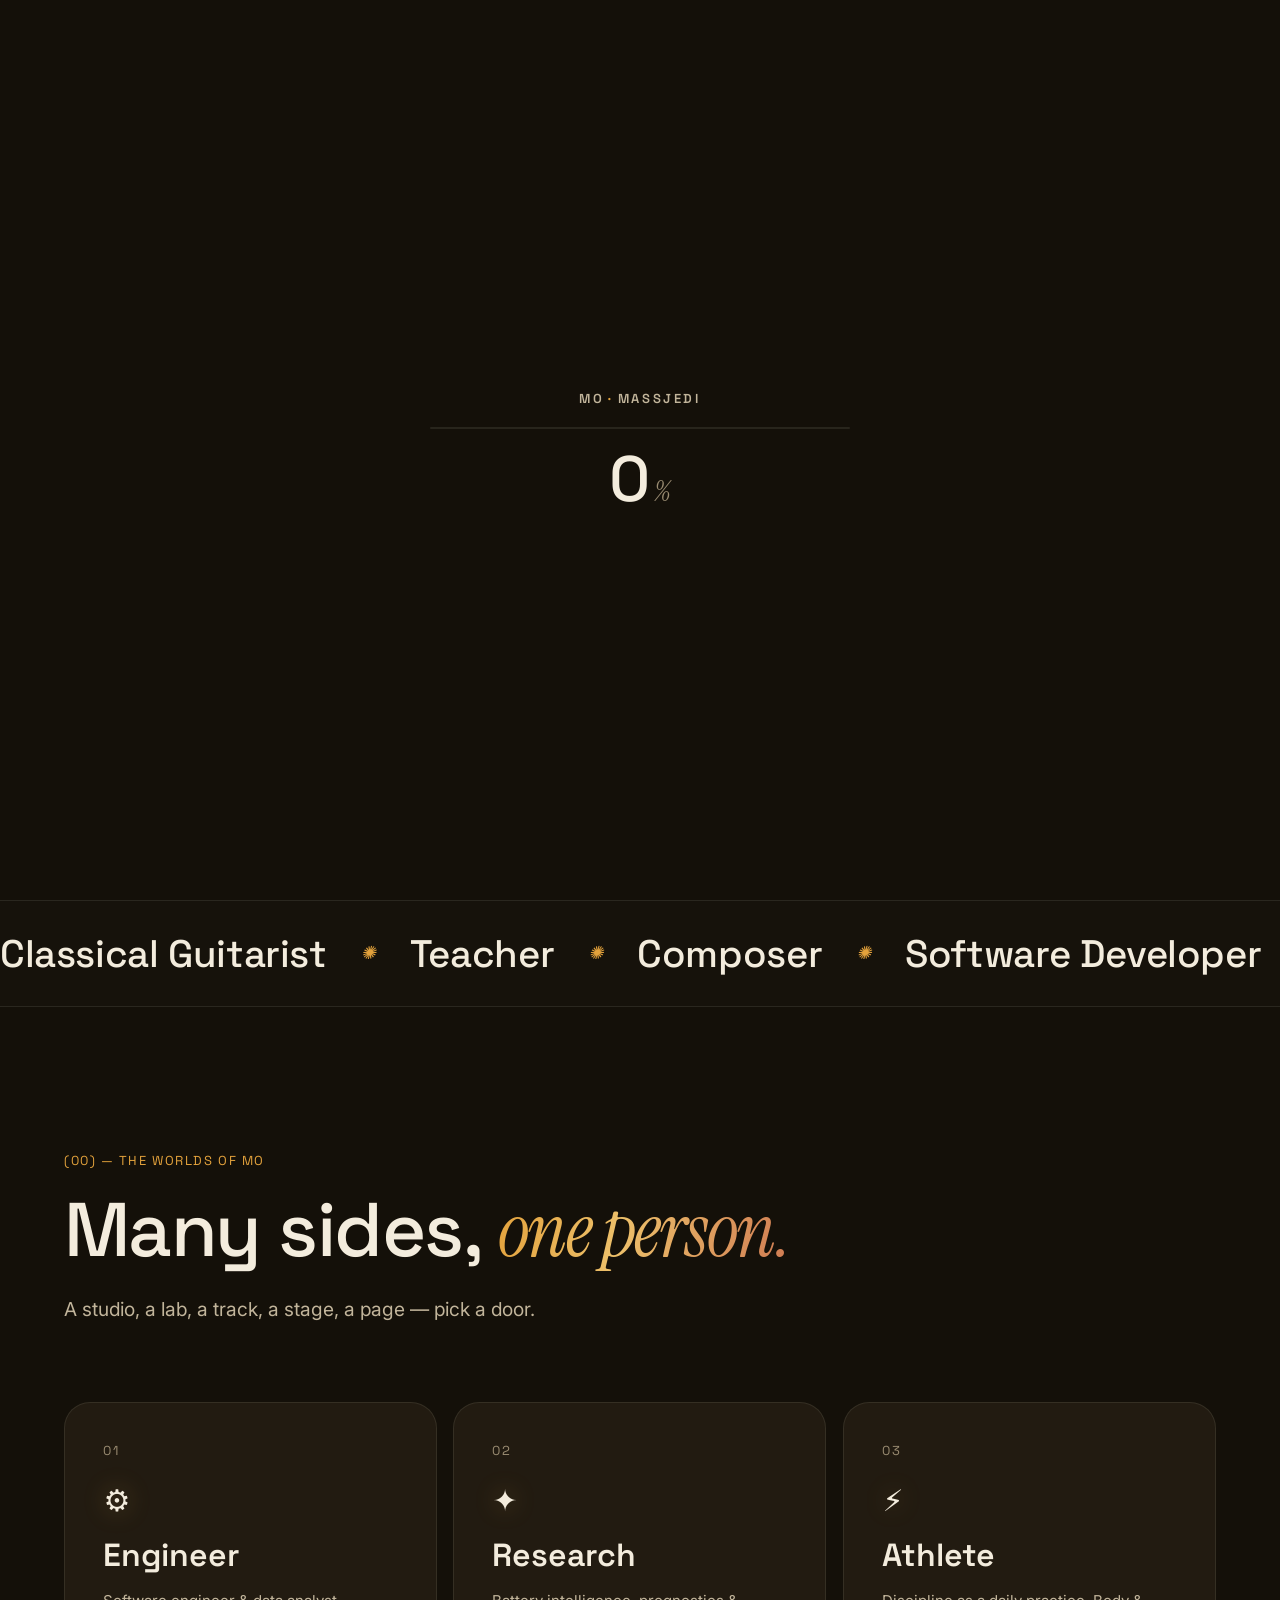
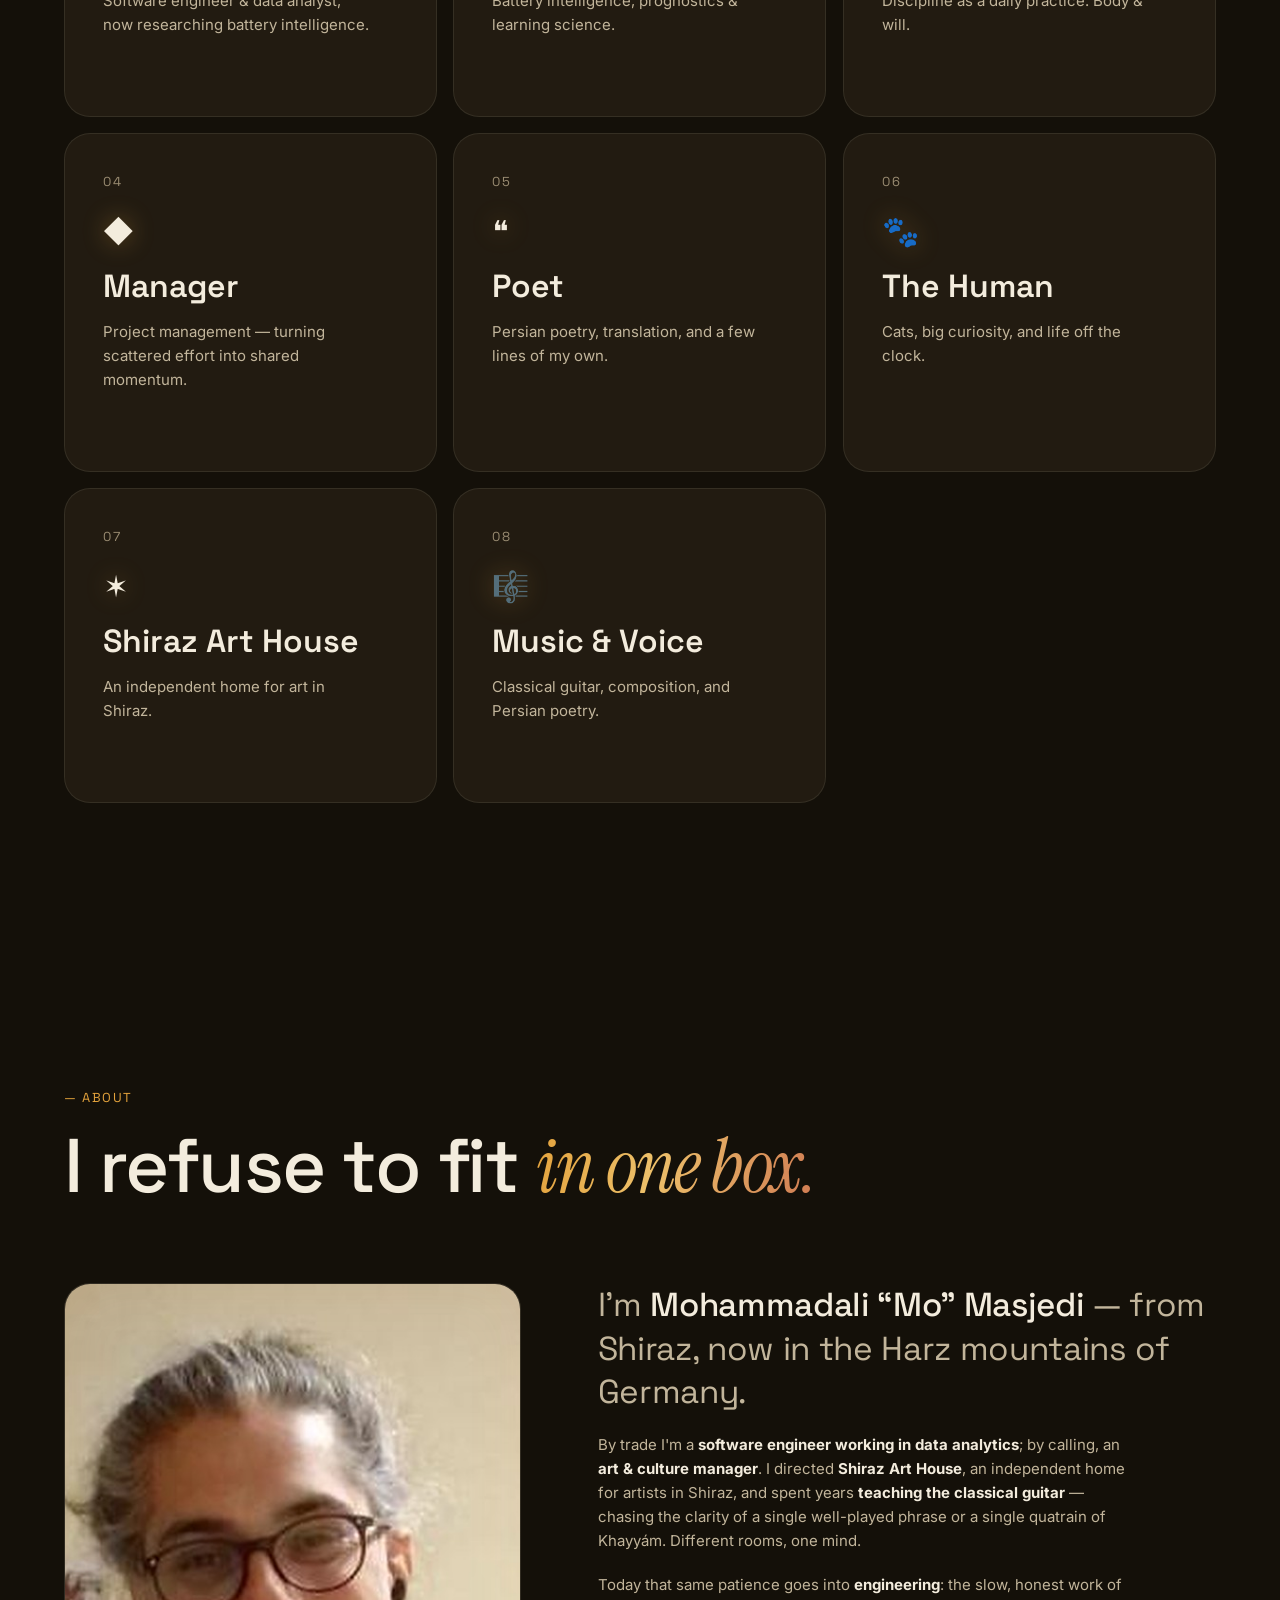
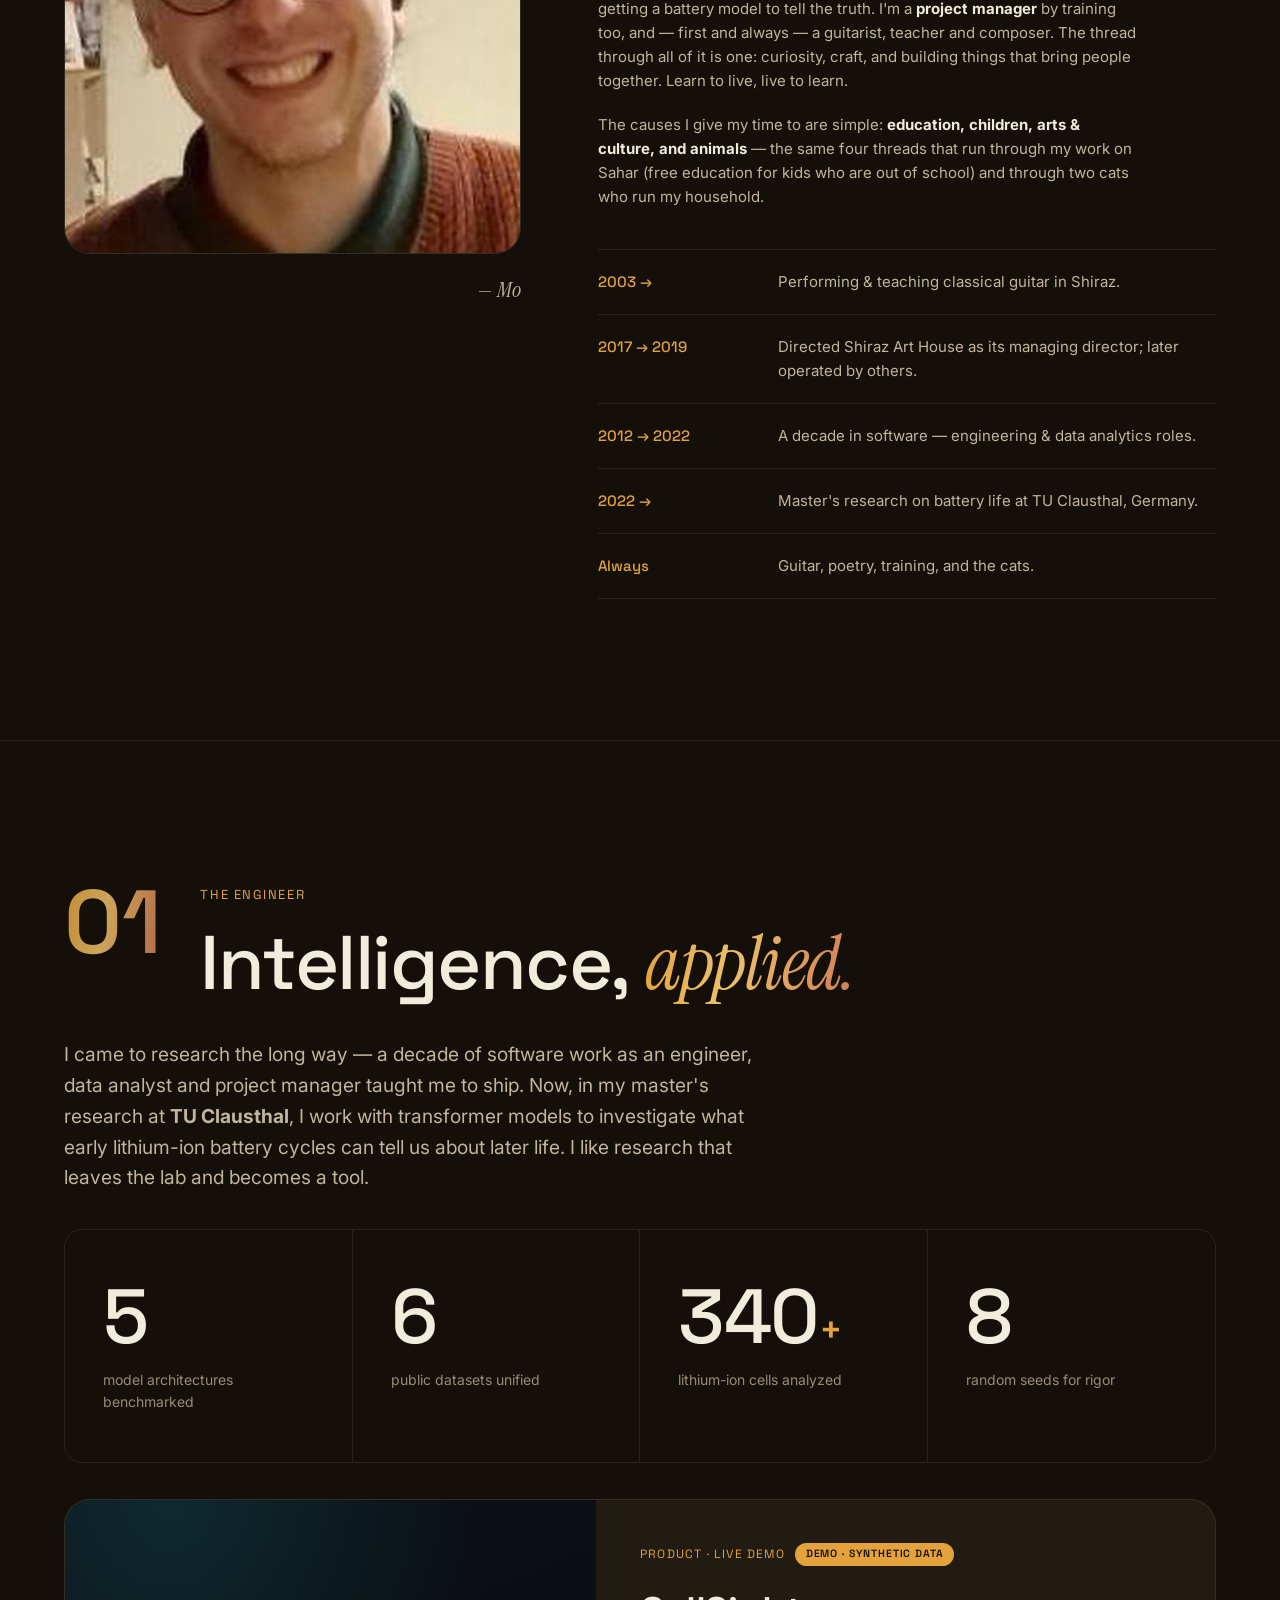
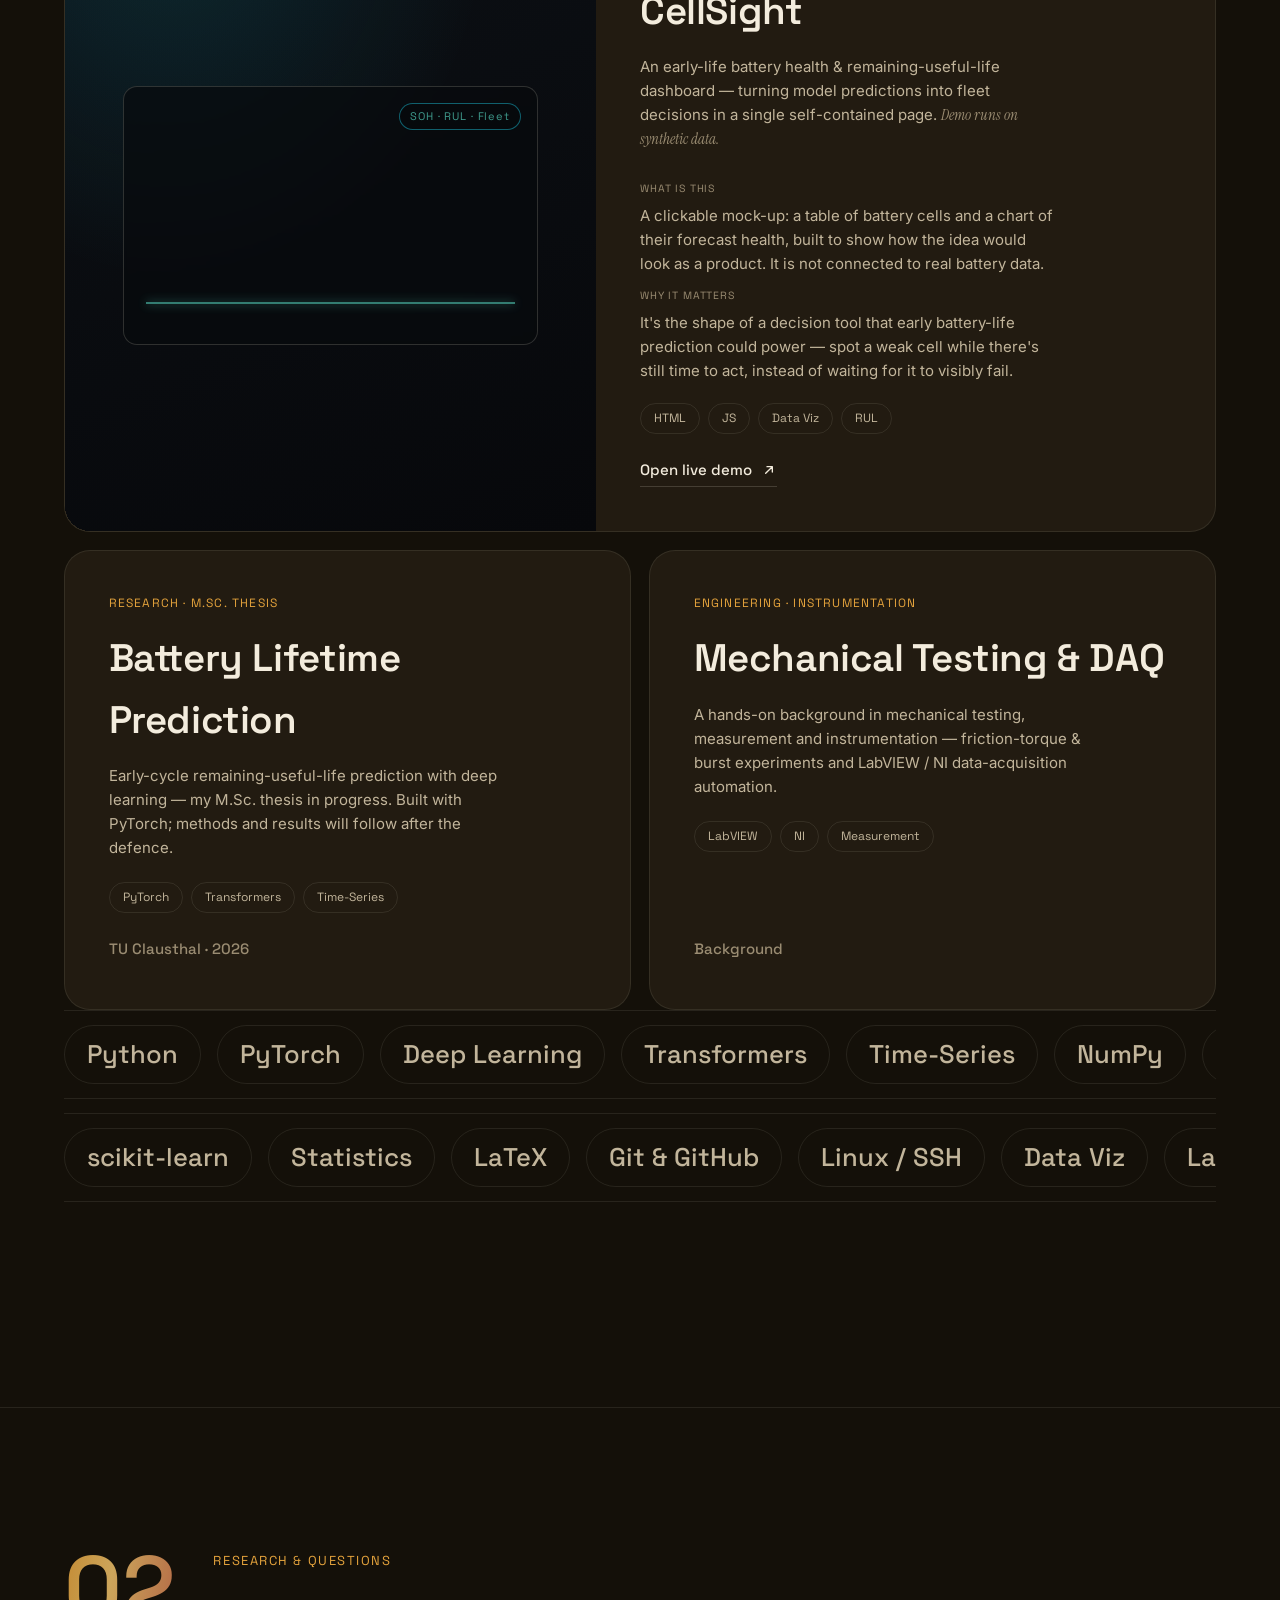
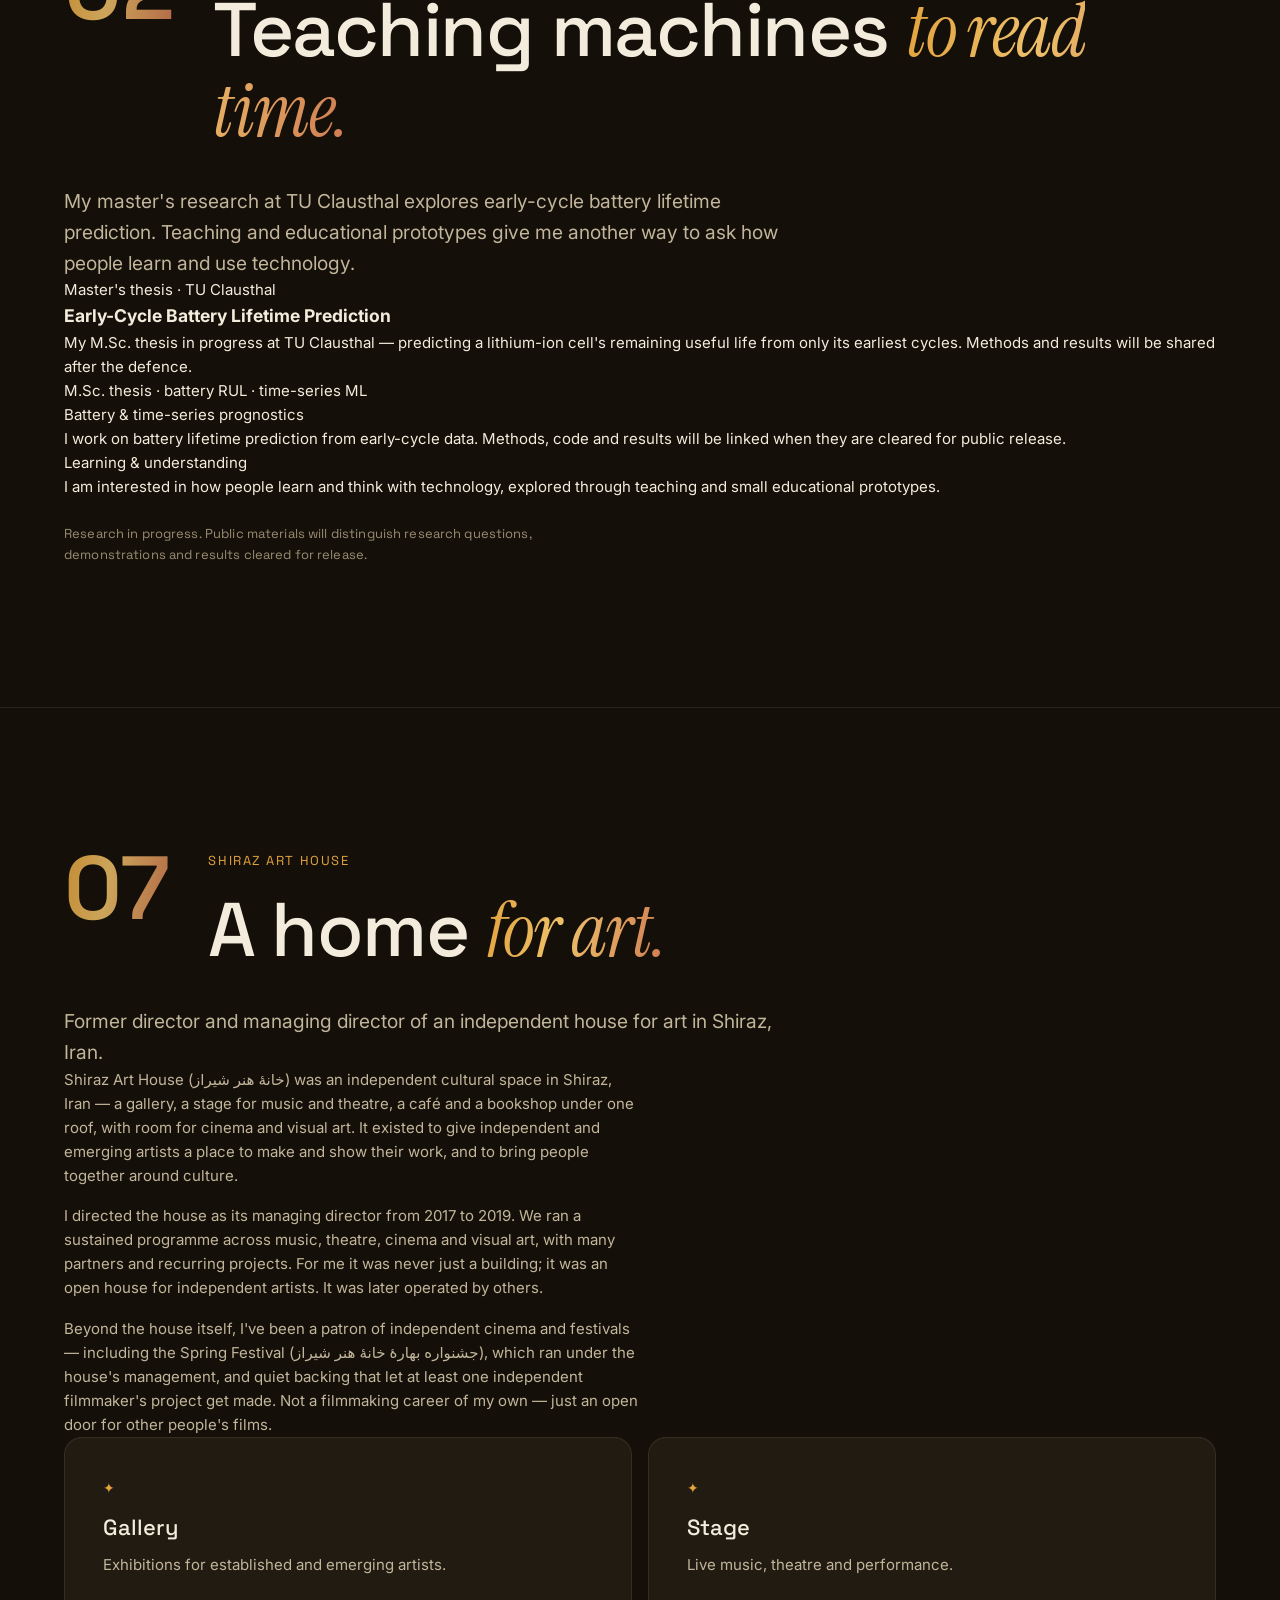
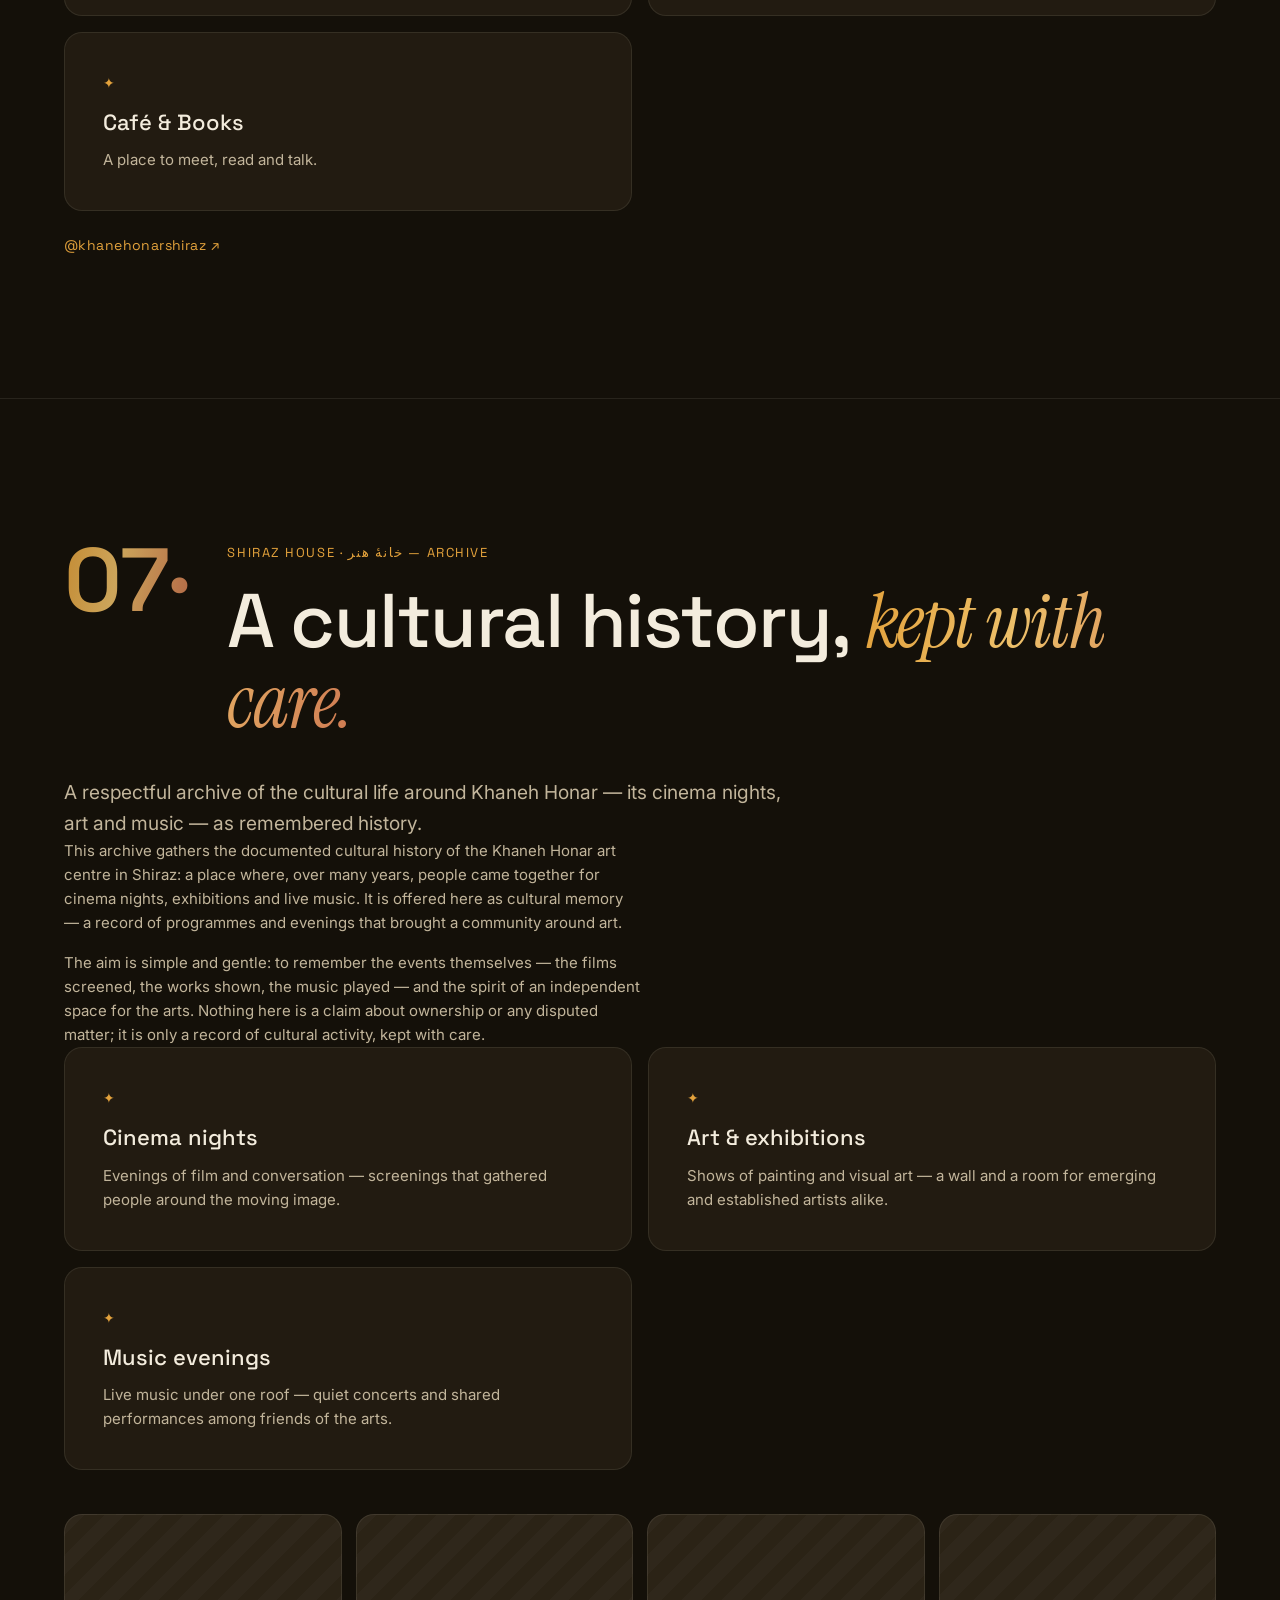
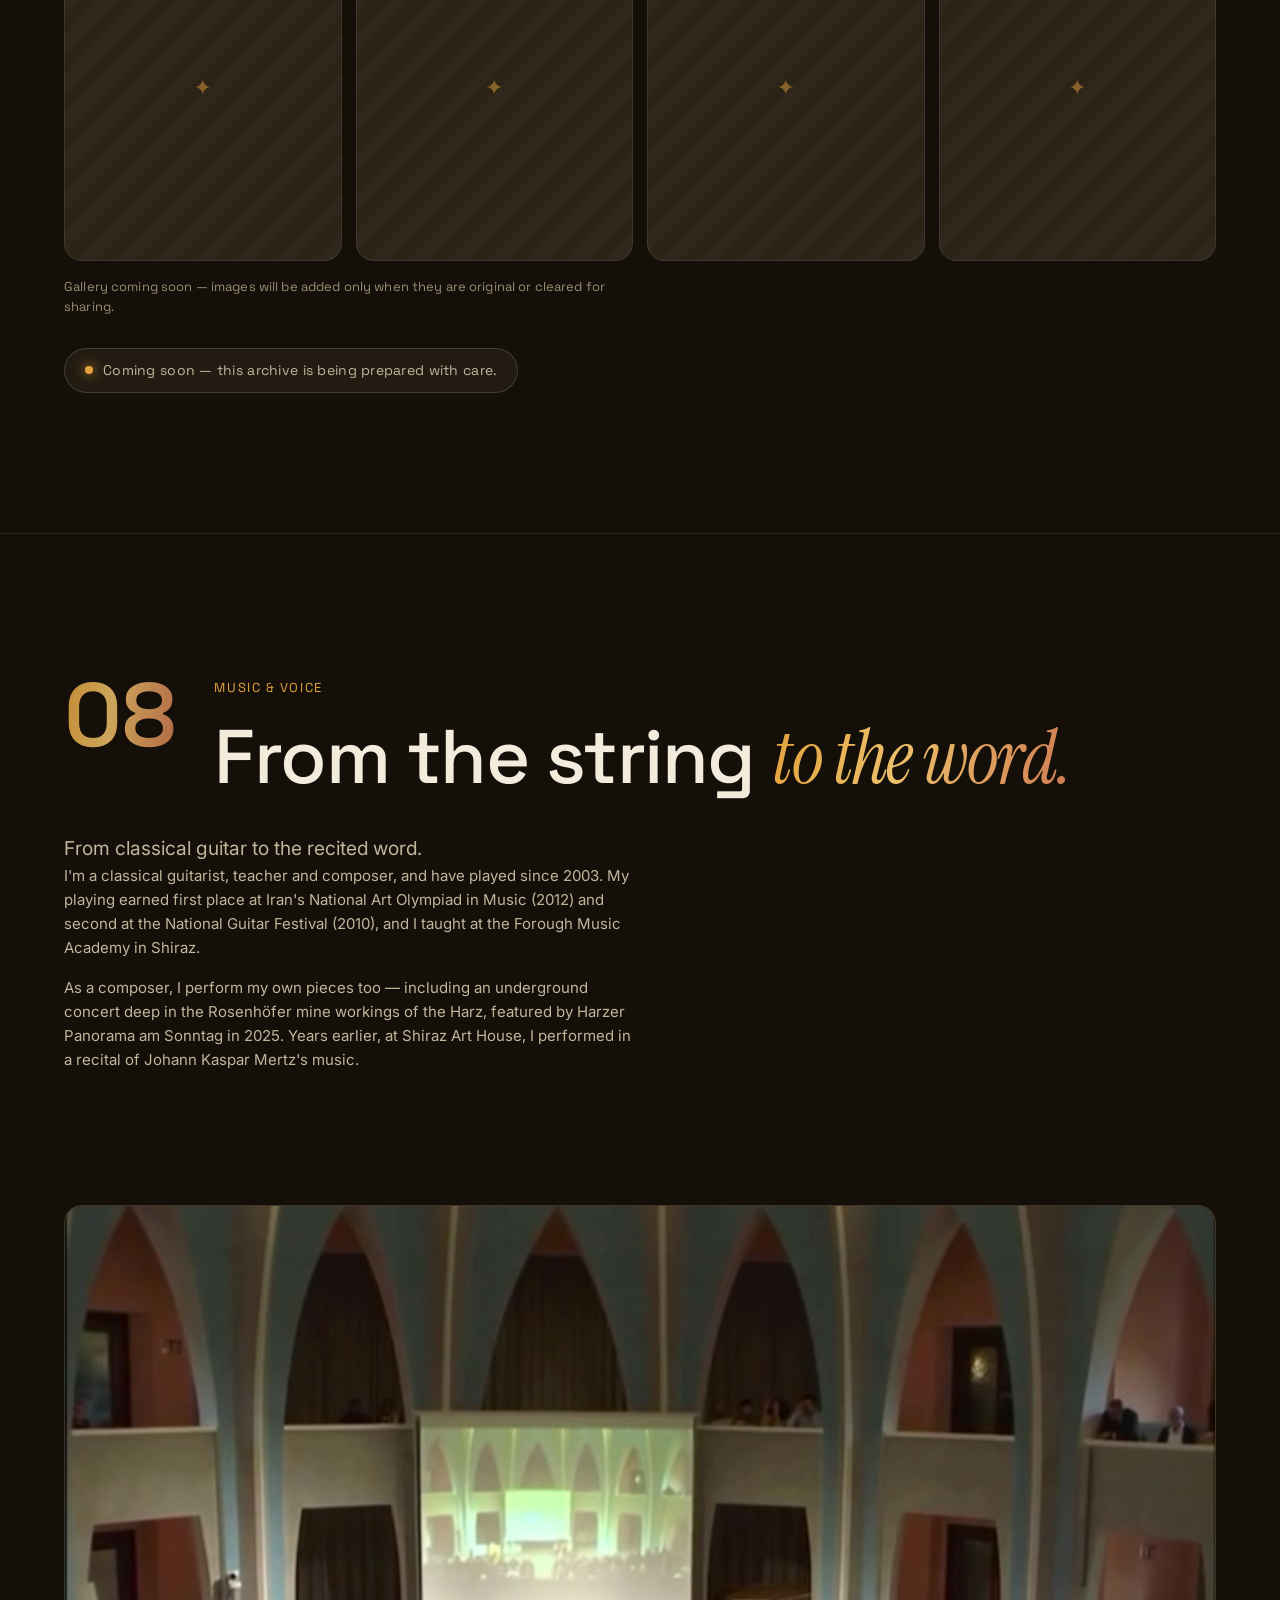
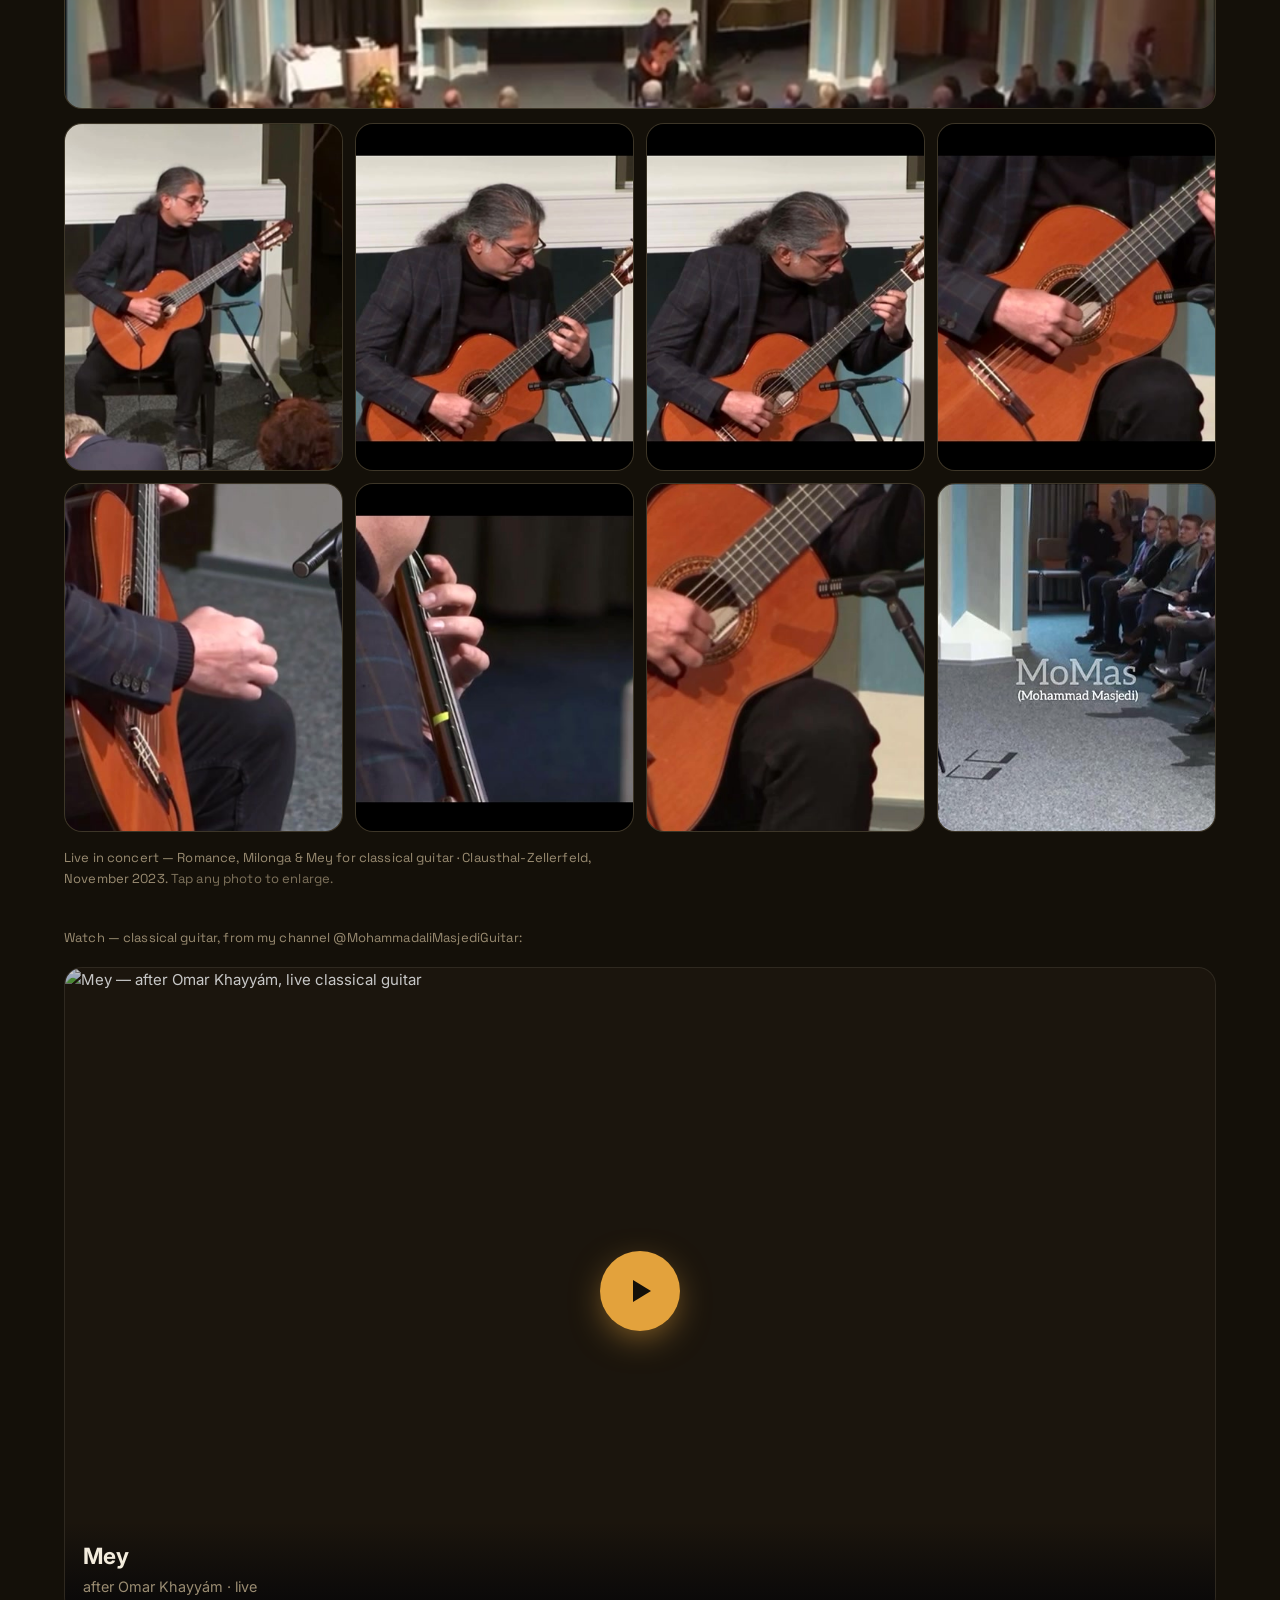
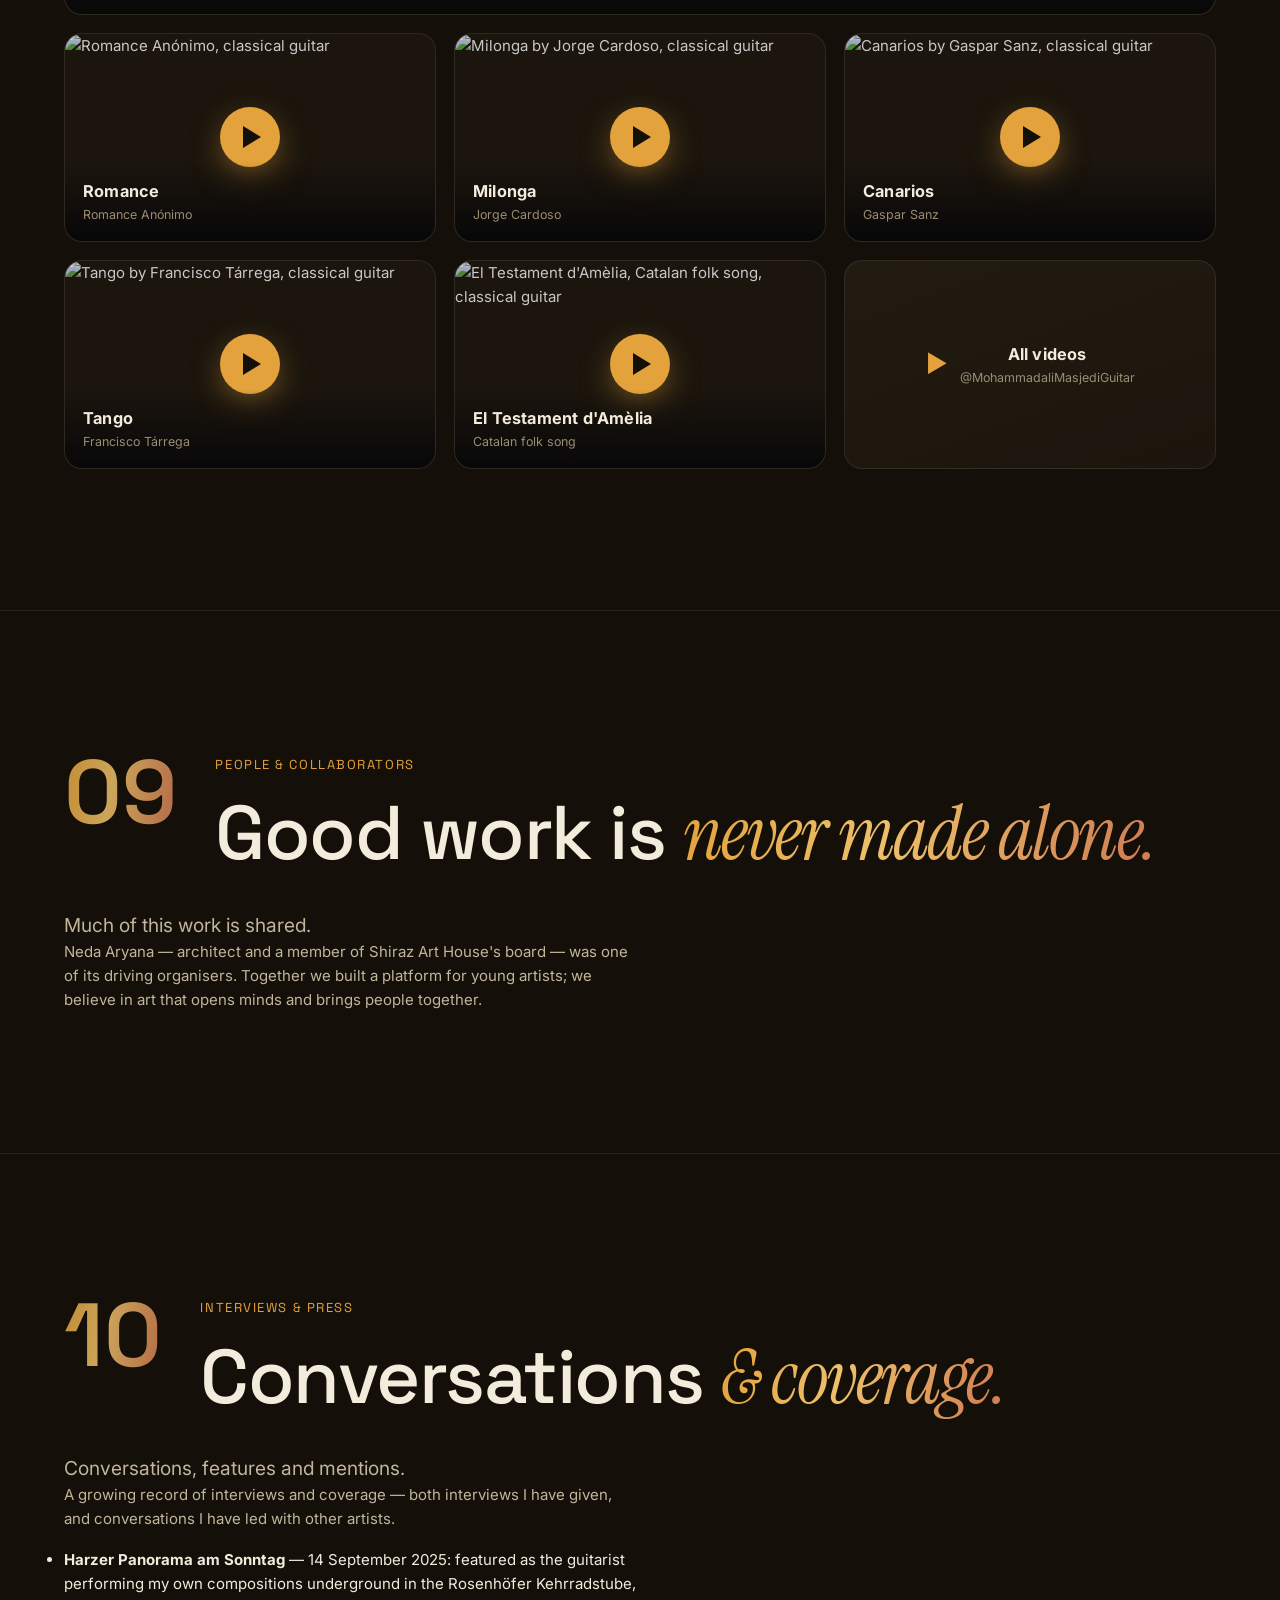
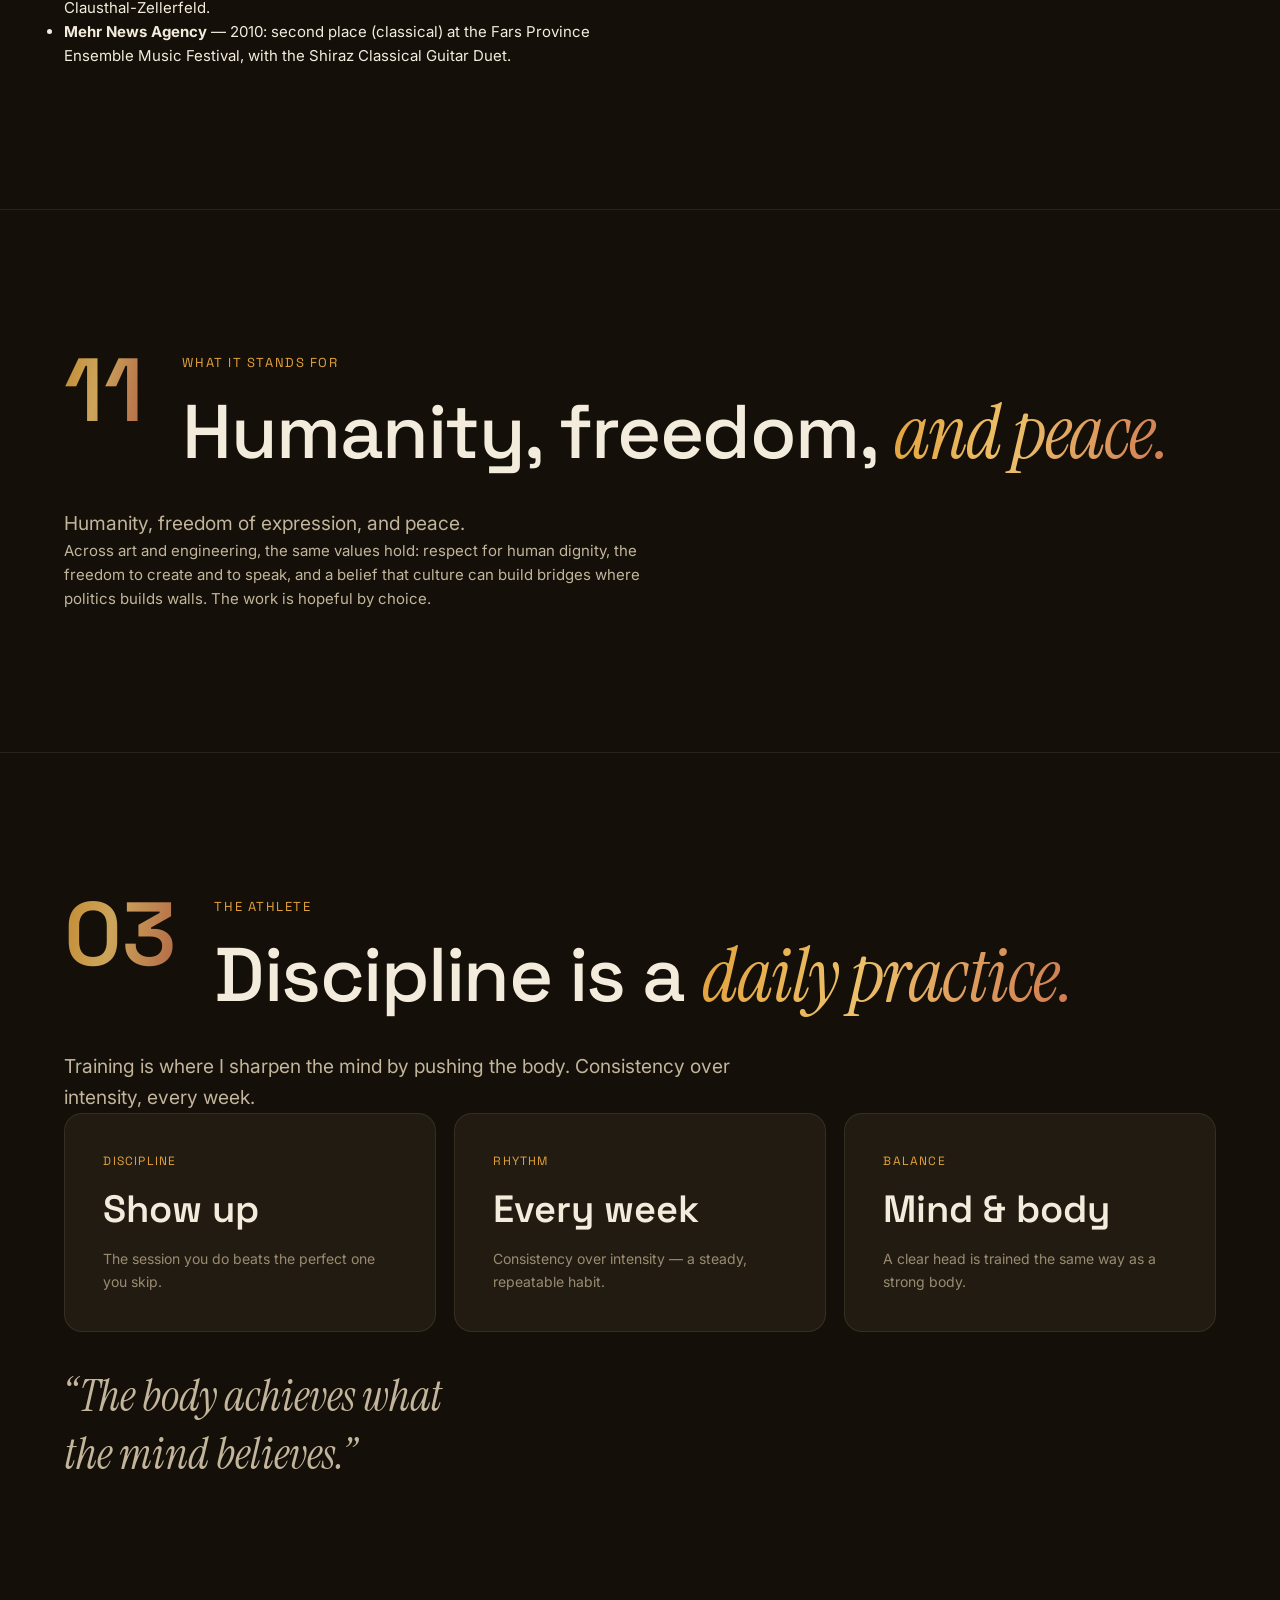
==== commit 52f0e73a: "T-PP-05: correct research claims and primary portfolio identity (index.html)" ====
--- a/index.html
+++ b/index.html
@@ -15,12 +15,12 @@
   <meta property="og:title" content="Mohammadali Masjedi (Mo · MassJedi) — One mind, many lives" />
   <meta property="og:description" content="Mohammadali Masjedi — classical guitarist &amp; composer, engineer, manager, poet — and devoted staff to his cats, Memo &amp; Jupiter." />
   <meta property="og:image" content="https://mohammadalimasjedi-source.github.io/Personal-Portfolio/assets/img/og.png" />
-  <meta property="og:url" content="https://mohammadalimasjedi-source.github.io/Personal-Portfolio/" />
+  <meta property="og:url" content="https://mo-masjedi-launch-review.spicycrown34.chatgpt.site/" />
   <meta name="twitter:card" content="summary_large_image" />
   <meta name="twitter:title" content="Mohammadali Masjedi (Mo · MassJedi) — One mind, many lives" />
   <meta name="twitter:description" content="Mohammadali Masjedi — classical guitarist &amp; composer, engineer, manager, poet — and devoted staff to his cats, Memo &amp; Jupiter." />
   <meta name="twitter:image" content="https://mohammadalimasjedi-source.github.io/Personal-Portfolio/assets/img/og.png" />
-  <link rel="canonical" href="https://mohammadalimasjedi-source.github.io/Personal-Portfolio/" />
+  <link rel="canonical" href="https://mo-masjedi-launch-review.spicycrown34.chatgpt.site/" />
 
   <link rel="icon" href="data:image/svg+xml,%3Csvg xmlns='http://www.w3.org/2000/svg' viewBox='0 0 64 64'%3E%3Crect width='64' height='64' rx='14' fill='%23141009'/%3E%3Cpath d='M36 8 L20 36 H31 L28 56 L46 26 H34 Z' fill='%23e3a23c'/%3E%3C/svg%3E" />
 
@@ -42,7 +42,7 @@
   {
     "@context": "https://schema.org",
     "@type": "Person",
-    "@id": "https://mohammadalimasjedi-source.github.io/Personal-Portfolio/#person",
+    "@id": "https://mo-masjedi-launch-review.spicycrown34.chatgpt.site/#person",
     "name": "Mohammadali Masjedi",
     "alternateName": [
       "Mohammad Ali Masjedi",
@@ -66,10 +66,10 @@
       "AI/ML Researcher"
     ],
     "description": "Classical guitarist, teacher and composer; software engineer and AI/ML researcher working on interpretable early-cycle lithium-ion battery lifetime prediction.",
-    "url": "https://mohammadalimasjedi-source.github.io/Personal-Portfolio/",
+    "url": "https://mo-masjedi-launch-review.spicycrown34.chatgpt.site/about/",
     "image": "https://mohammadalimasjedi-source.github.io/Personal-Portfolio/assets/img/og.png",
     "email": "mailto:mohammadalimasjedi@gmail.com",
-    "nationality": { "@type": "Country", "name": "Iran" },
+    "alumniOf": { "@type": "CollegeOrUniversity", "name": "Technische Universität Clausthal", "url": "https://www.tu-clausthal.de/" },
     "affiliation": { "@type": "CollegeOrUniversity", "name": "Technische Universität Clausthal", "url": "https://www.tu-clausthal.de/" },
     "knowsLanguage": ["fa", "en", "de"],
     "knowsAbout": [
@@ -99,12 +99,12 @@
   {
     "@context": "https://schema.org",
     "@type": "WebSite",
-    "@id": "https://mohammadalimasjedi-source.github.io/Personal-Portfolio/#website",
-    "url": "https://mohammadalimasjedi-source.github.io/Personal-Portfolio/",
+    "@id": "https://mo-masjedi-launch-review.spicycrown34.chatgpt.site/#website",
+    "url": "https://mo-masjedi-launch-review.spicycrown34.chatgpt.site/",
     "name": "Mo · MassJedi",
     "inLanguage": ["en", "fa", "de"],
-    "author": { "@id": "https://mohammadalimasjedi-source.github.io/Personal-Portfolio/#person" },
-    "publisher": { "@id": "https://mohammadalimasjedi-source.github.io/Personal-Portfolio/#person" }
+    "author": { "@id": "https://mo-masjedi-launch-review.spicycrown34.chatgpt.site/#person" },
+    "publisher": { "@id": "https://mo-masjedi-launch-review.spicycrown34.chatgpt.site/#person" }
   }
   </script>
 </head>
@@ -201,7 +201,7 @@
             <span data-i18n="hero.cta1">Explore my worlds</span>
             <svg viewBox="0 0 24 24" width="18" height="18"><path d="M5 12h14M13 6l6 6-6 6" fill="none" stroke="currentColor" stroke-width="2" stroke-linecap="round" stroke-linejoin="round"/></svg>
           </a>
-          <a href="#contact" class="btn btn--ghost" data-magnetic data-cursor="link"><span data-i18n="hero.cta2">Get in touch</span></a>
+          <a href="https://mo-masjedi-launch-review.spicycrown34.chatgpt.site/#connect" class="btn btn--ghost" data-magnetic data-cursor="link"><span data-i18n="hero.cta2">Current portfolio &amp; contact</span></a>
         </div>
       </div>
 
@@ -330,9 +330,9 @@
       <p class="section__lead" data-reveal data-i18n="eng.lead">
         I came to research the long way — a decade of software work as an engineer, data analyst
         and project manager taught me to ship.
-        Now, as a master's researcher at <strong>TU Clausthal</strong>, I teach transformers to predict a
-        lithium-ion battery's lifetime from only its earliest cycles — turning a year of testing into a
-        decision in weeks. I like research that leaves the lab and becomes a tool.
+        Now, in my master's research at <strong>TU Clausthal</strong>, I work with transformer models to
+        investigate what early lithium-ion battery cycles can tell us about later life.
+        I like research that leaves the lab and becomes a tool.
       </p>
 
       <div class="stats__grid stats__grid--inset">
@@ -408,13 +408,13 @@
       <div class="facet-head" data-reveal>
         <span class="facet-head__no">02</span>
         <div>
-          <span class="eyebrow" data-i18n="res.kicker">Research &amp; papers</span>
+          <span class="eyebrow" data-i18n="res.kicker">Research &amp; questions</span>
           <h2 class="section__title" data-i18n="res.title">Teaching machines <em>to read time.</em></h2>
         </div>
       </div>
       <p class="section__lead" data-reveal data-i18n="res.lead">
-        A master's thesis and a small portfolio of papers, all circling one question: how early can we
-        tell what a system will become? Most are battery prognostics; a few reach toward how people learn.
+        My master's research at TU Clausthal explores early-cycle battery lifetime prediction.
+        Teaching and educational prototypes give me another way to ask how people learn and use technology.
       </p>
 
       <div class="papers">
@@ -427,15 +427,15 @@
 
         <span class="papers__group" data-reveal data-i18n="res.g2">Battery &amp; time-series prognostics</span>
         <article class="paper" data-reveal data-cursor="view">
-          <p class="paper__desc" data-i18n="res.soon1">Several papers on battery and time-series prognostics are in preparation. Each will appear here — with its details — once it is published.</p>
+          <p class="paper__desc" data-i18n="res.soon1">I work on battery lifetime prediction from early-cycle data. Methods, code and results will be linked when they are cleared for public release.</p>
         </article>
 
         <span class="papers__group" data-reveal data-i18n="res.g3">Learning &amp; understanding</span>
         <article class="paper" data-reveal data-cursor="view">
-          <p class="paper__desc" data-i18n="res.soon2">Work on how people learn and think alongside AI is also in preparation, and will follow once it is public.</p>
+          <p class="paper__desc" data-i18n="res.soon2">I am interested in how people learn and think with technology, explored through teaching and small educational prototypes.</p>
         </article>
       </div>
-      <p class="sec-media__cap" data-reveal data-i18n="res.note" style="margin-top:1.6rem">A work in progress — most of this research is still unpublished. Details will appear here as each paper becomes public.</p>
+      <p class="sec-media__cap" data-reveal data-i18n="res.note" style="margin-top:1.6rem">Research in progress. Public materials will distinguish research questions, demonstrations and results cleared for release.</p>
     </section>
 
     <!-- ===================== ARTIST ===================== -->
@@ -576,7 +576,7 @@
         <p class="sec-media__cap" style="margin-bottom:1.1rem" data-i18n="mus.watch">Watch — classical guitar, from my channel <em>@MohammadaliMasjediGuitar</em>:</p>
         <div class="vgallery">
           <button class="vid vid--hero" type="button" data-yt="UN2HLqgAzD4" data-reveal aria-label="Play: Mey — after Omar Khayyám, live">
-            <img class="vid__thumb" src="https://i.ytimg.com/vi/UN2HLqgAzD4/hqdefault.jpg" alt="Mey — after Omar Khayyám, live classical guitar" loading="lazy" decoding="async" />
+            <img class="vid__thumb" src="https://i.ytimg.com/vi/UN2HLqgAzD4/maxresdefault.jpg" onerror="this.onerror=null;this.src='https://i.ytimg.com/vi/UN2HLqgAzD4/hqdefault.jpg'" alt="Mey — after Omar Khayyám, live classical guitar" loading="lazy" decoding="async" />
             <span class="vid__play" aria-hidden="true"></span>
             <span class="vid__meta"><span class="vid__name">Mey</span><span class="vid__handle" data-i18n="vid.mey">after Omar Khayyám · live</span></span>
           </button>
@@ -852,7 +852,7 @@
           <div class="fstat"><span class="fstat__num" data-to="3">0</span><span class="fstat__lbl" data-i18n="stat.lang">languages · فا · EN · DE</span></div>
           <div class="fstat"><span class="fstat__num" data-to="7" data-suffix="+">0</span><span class="fstat__lbl" data-i18n="stat.lives">lives, one mind</span></div>
           <div class="fstat"><span class="fstat__num" data-to="6" data-suffix="+ yrs" data-i18n-suffix="stat.arthouse.sfx">0</span><span class="fstat__lbl" data-i18n="stat.arthouse">building an art house</span></div>
-          <div class="fstat"><span class="fstat__num" data-to="10" data-suffix="+">0</span><span class="fstat__lbl" data-i18n="stat.papers">research papers</span></div>
+          <div class="fstat"><span class="fstat__num" data-i18n="stat.research.status">Ongoing</span><span class="fstat__lbl" data-i18n="stat.research">master’s research</span></div>
         </div>
       </div>
 
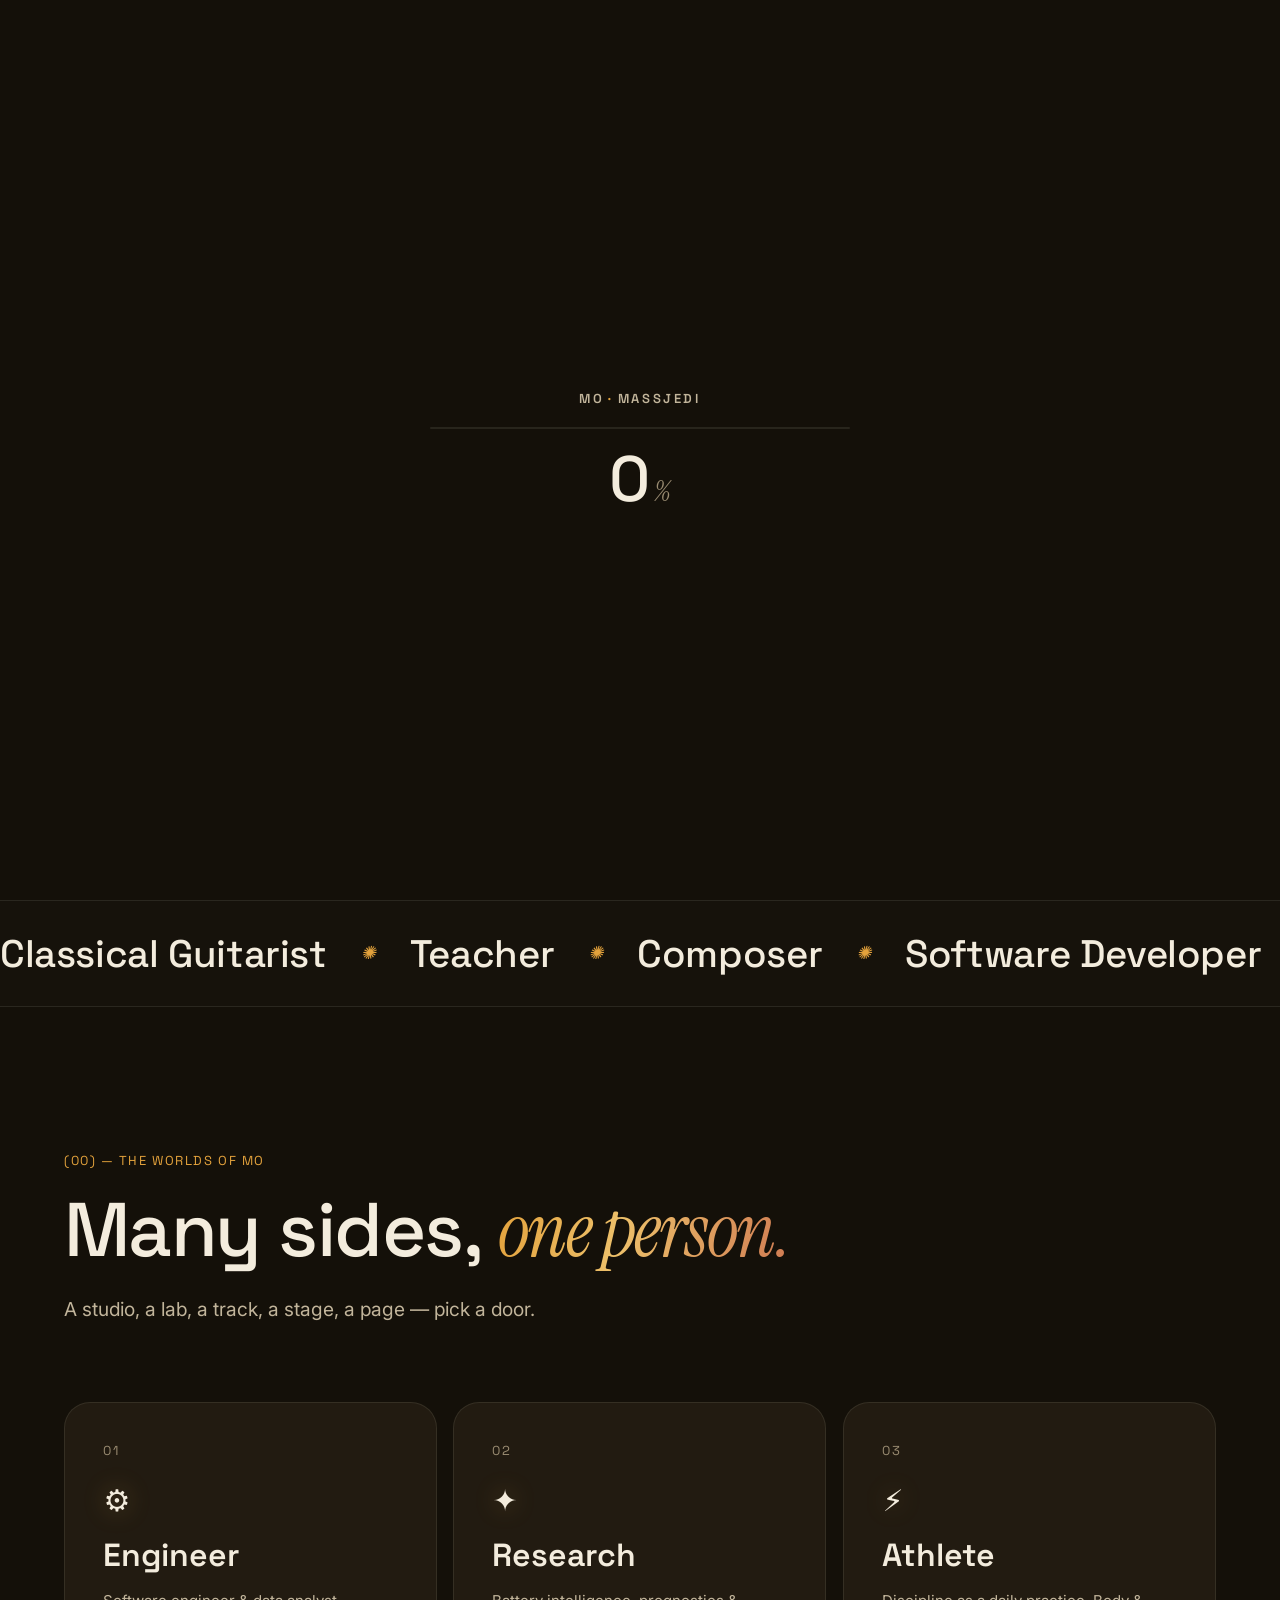
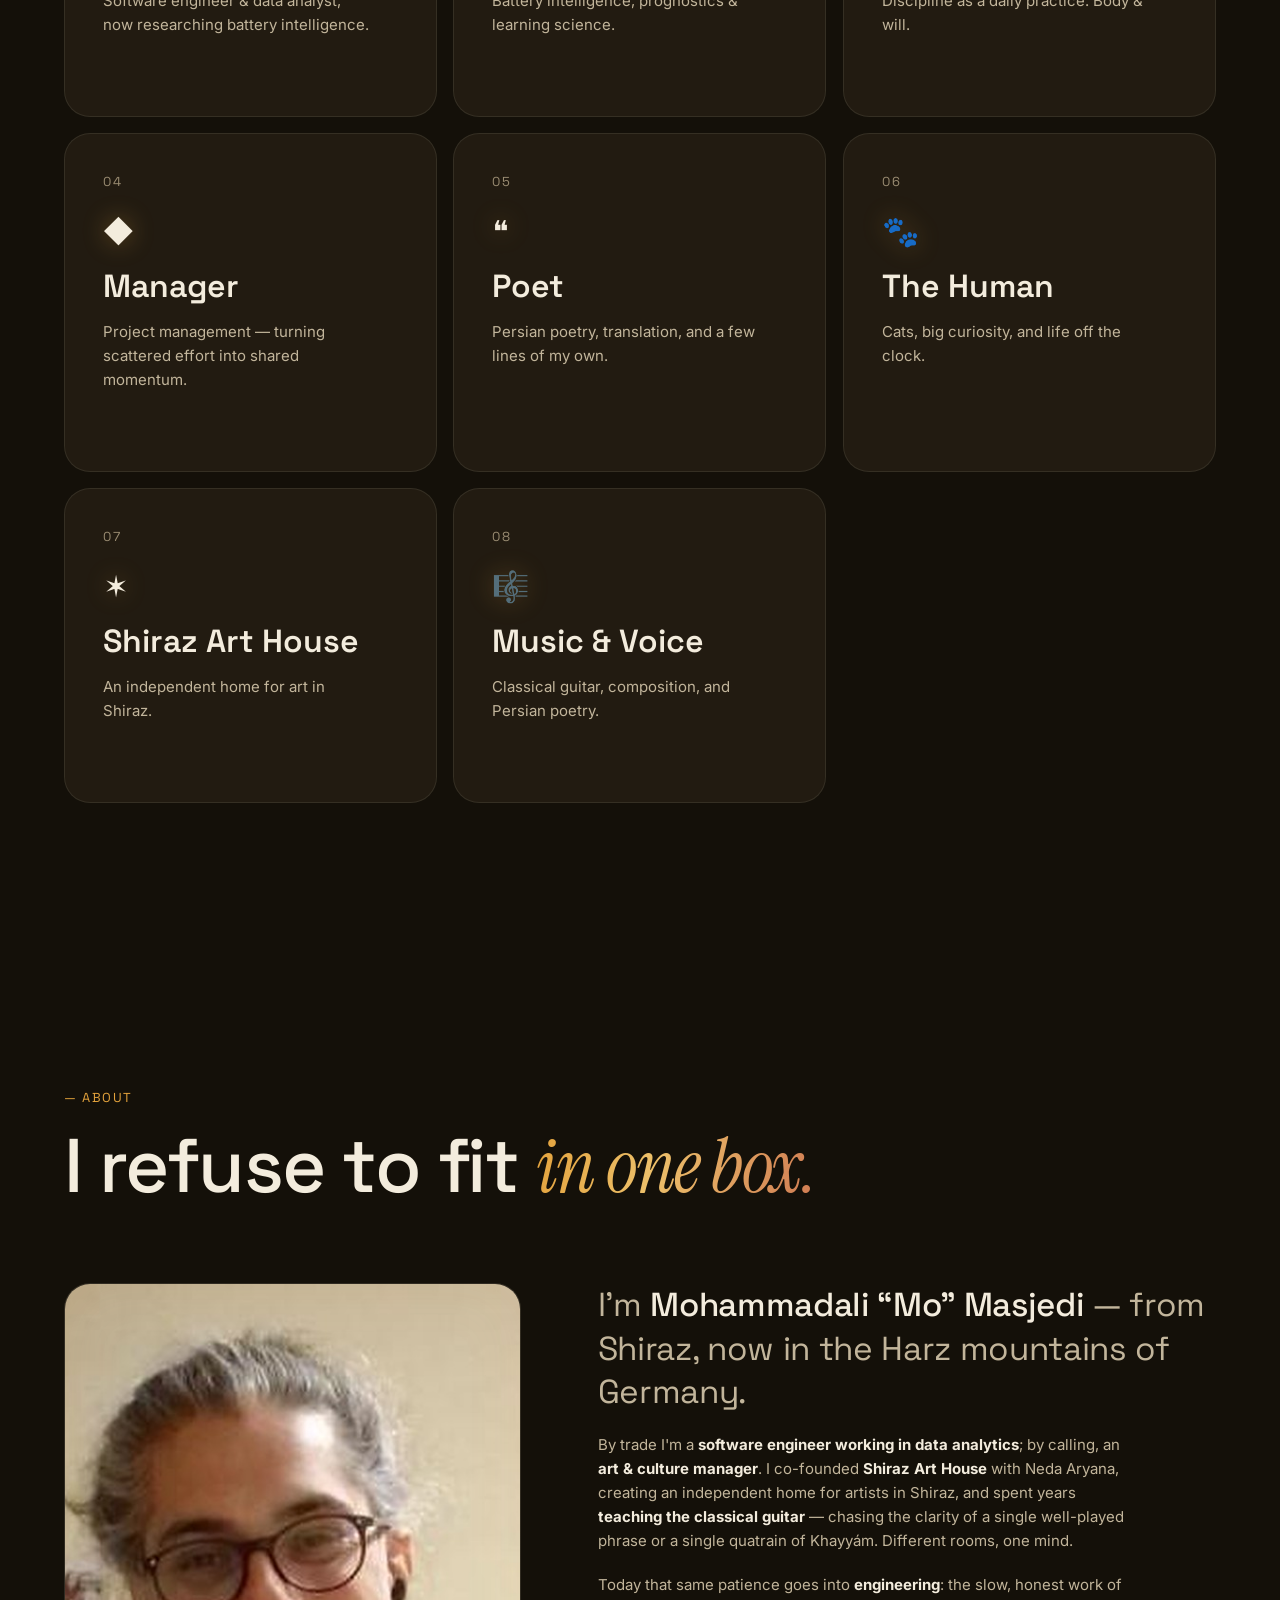
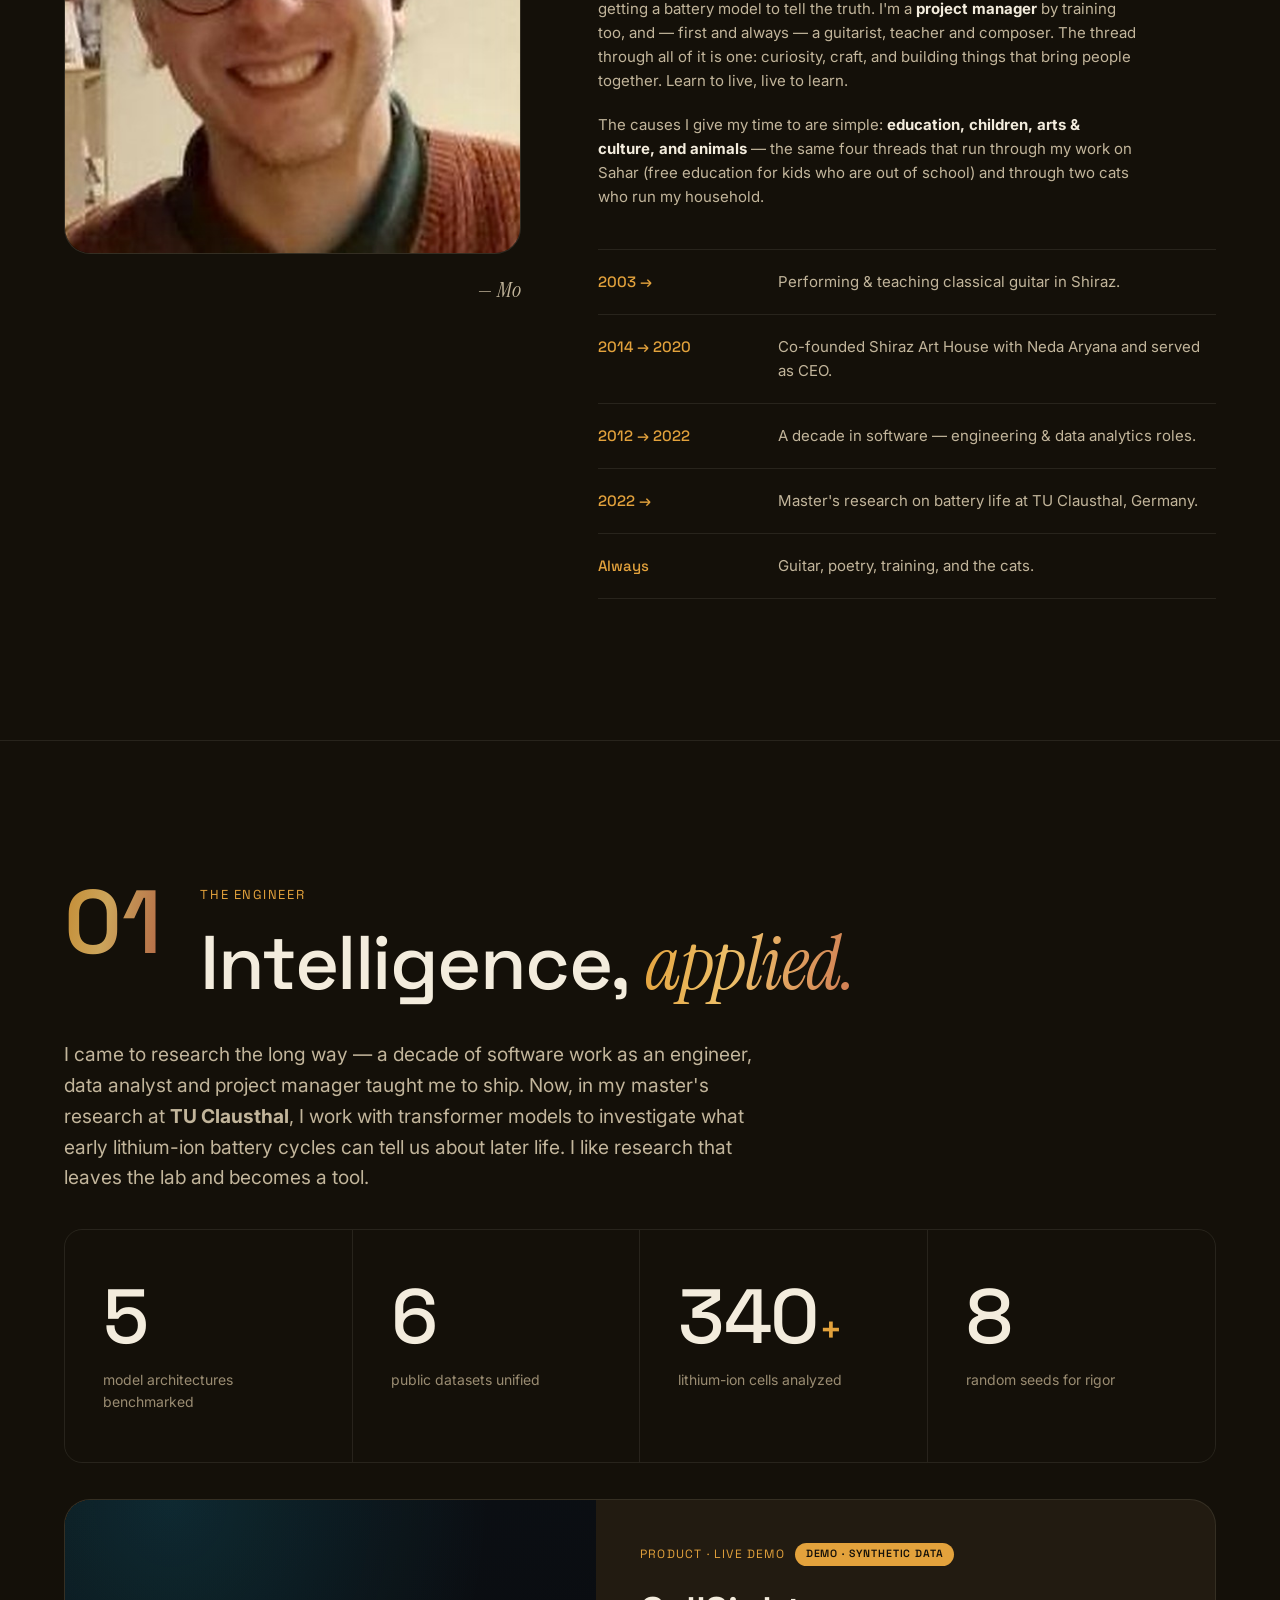
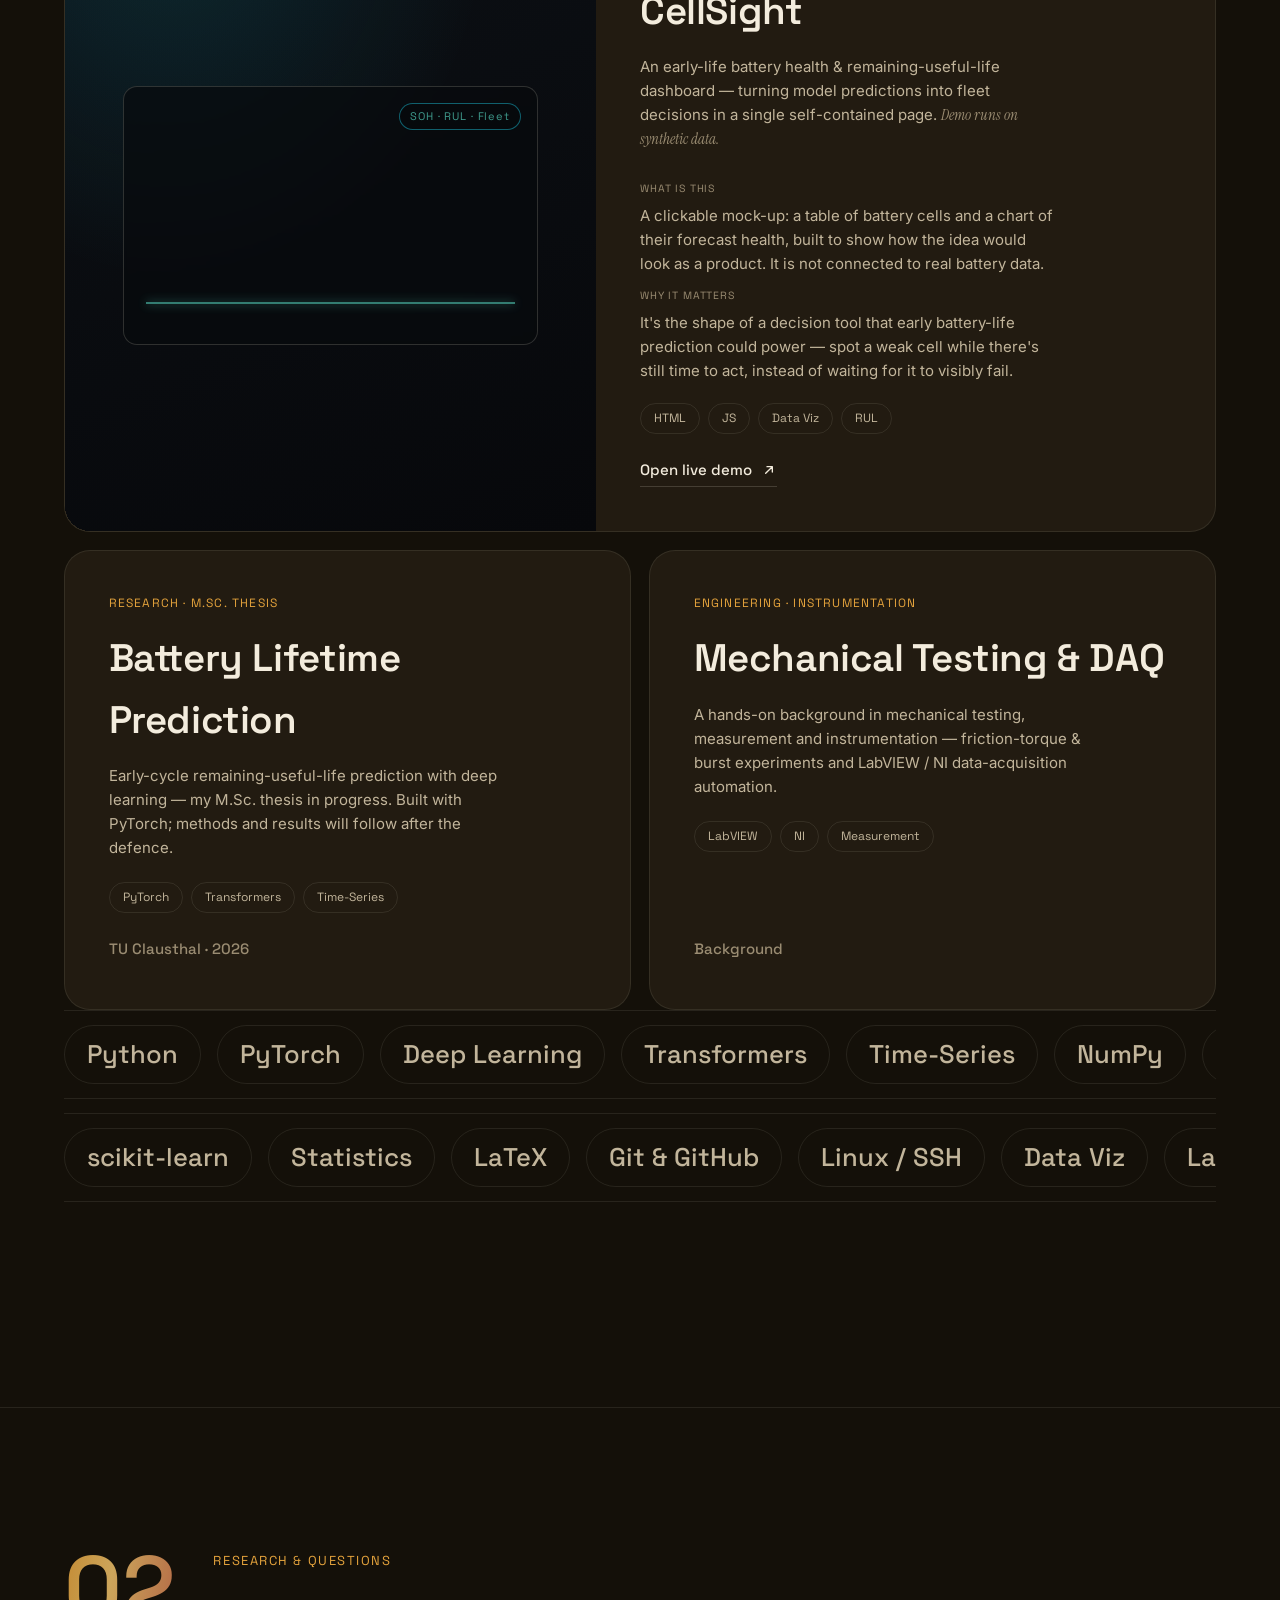
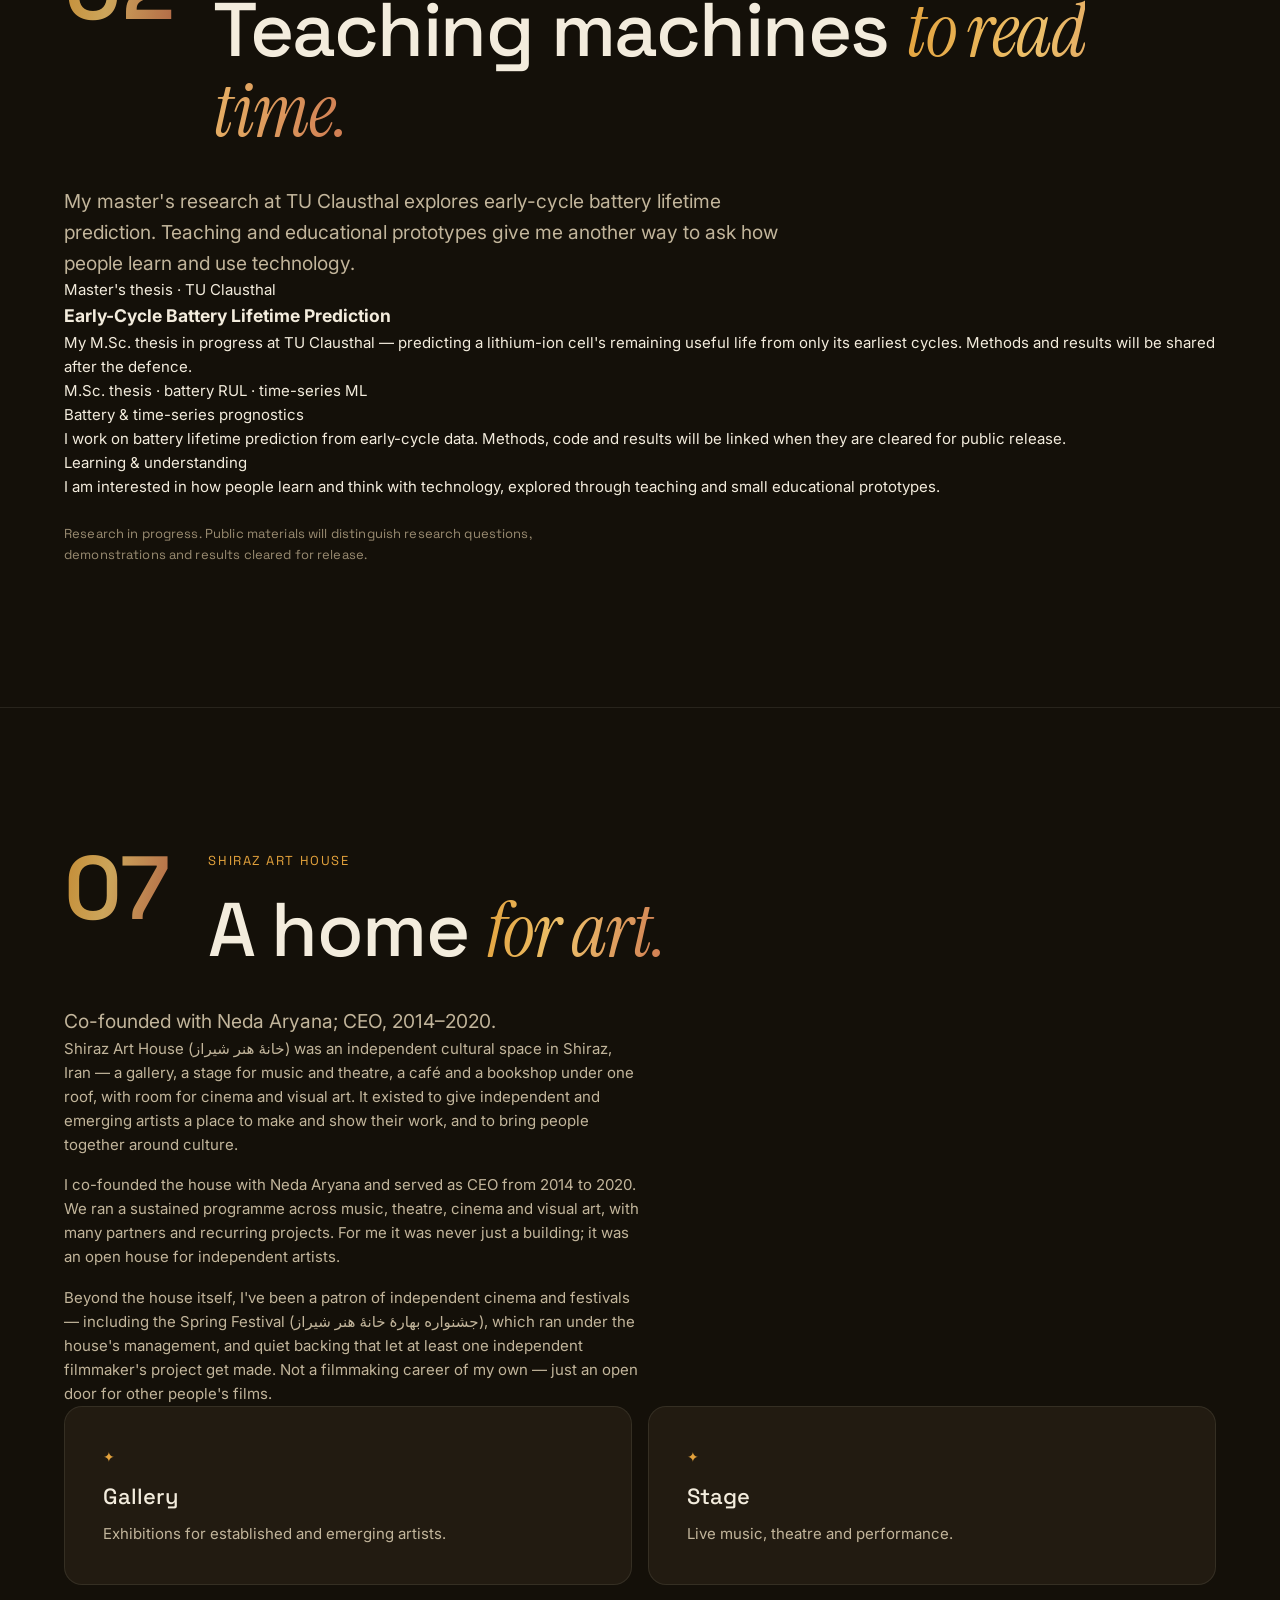
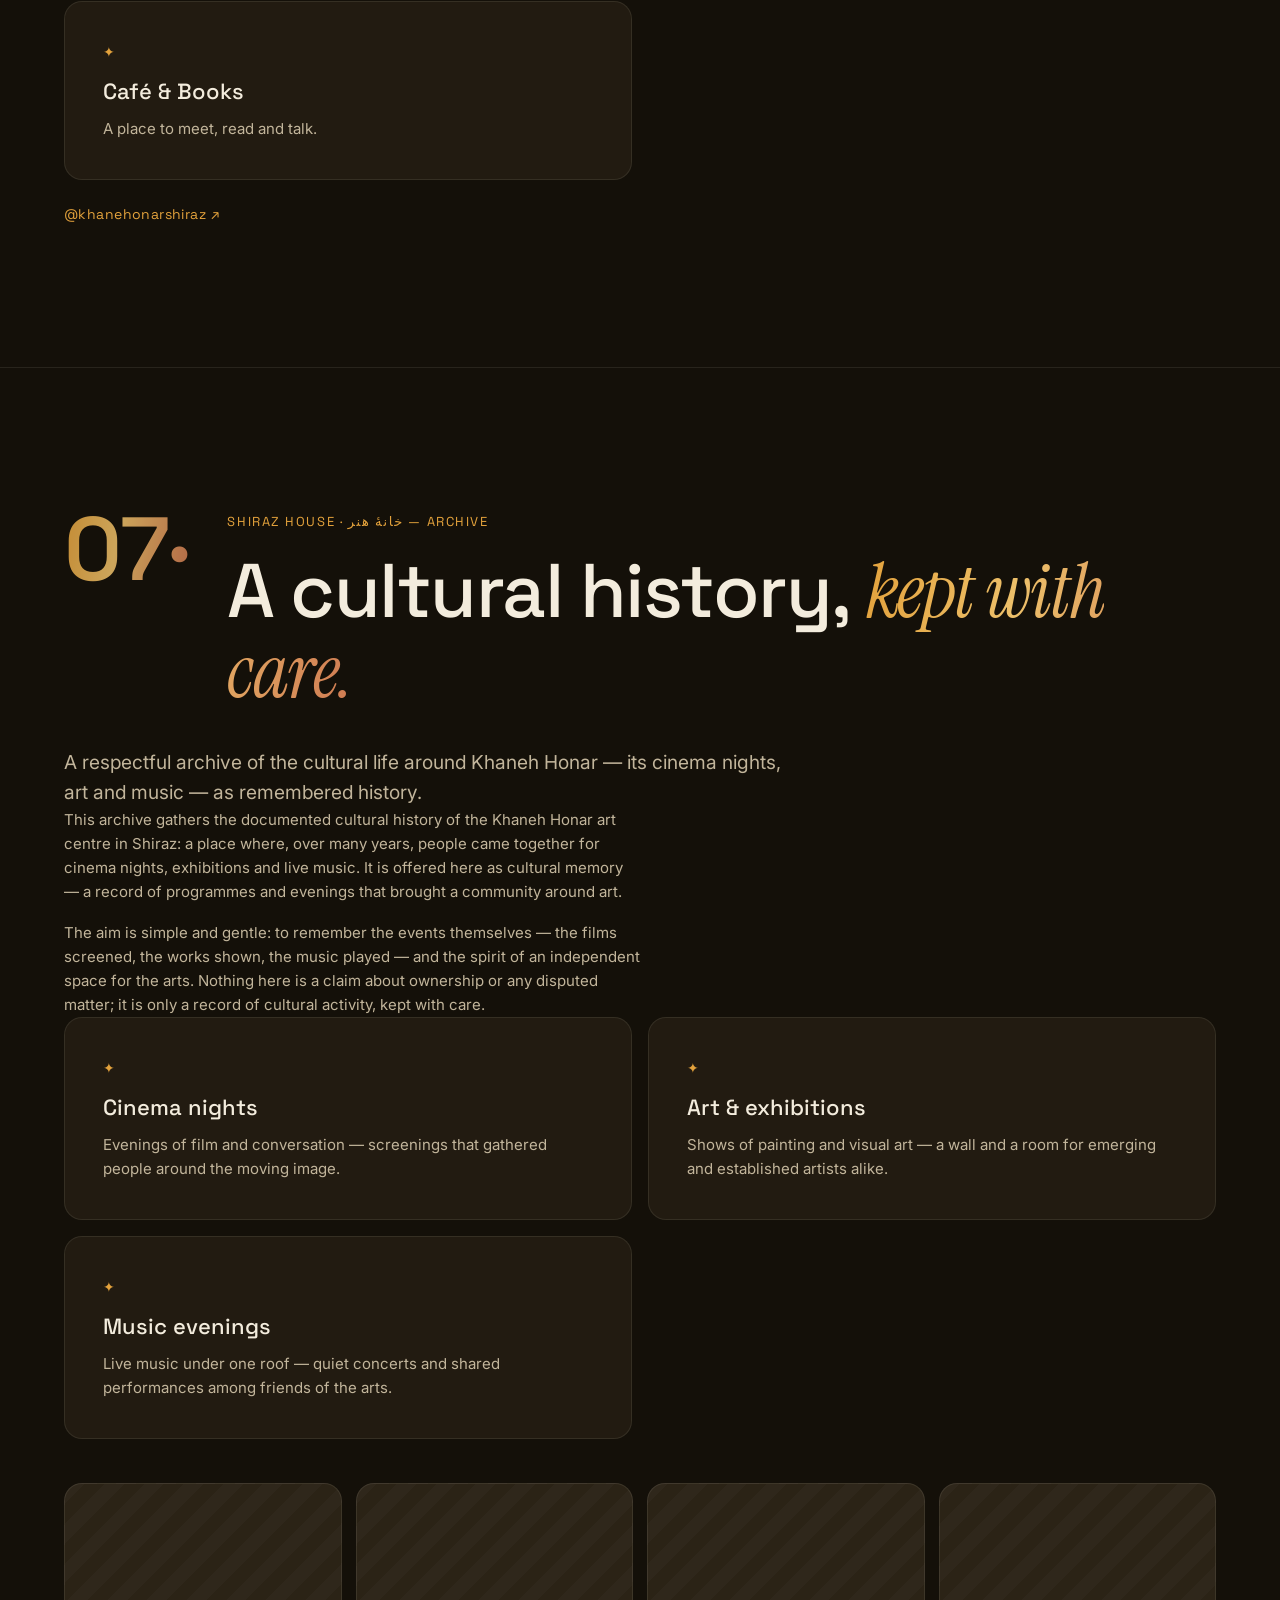
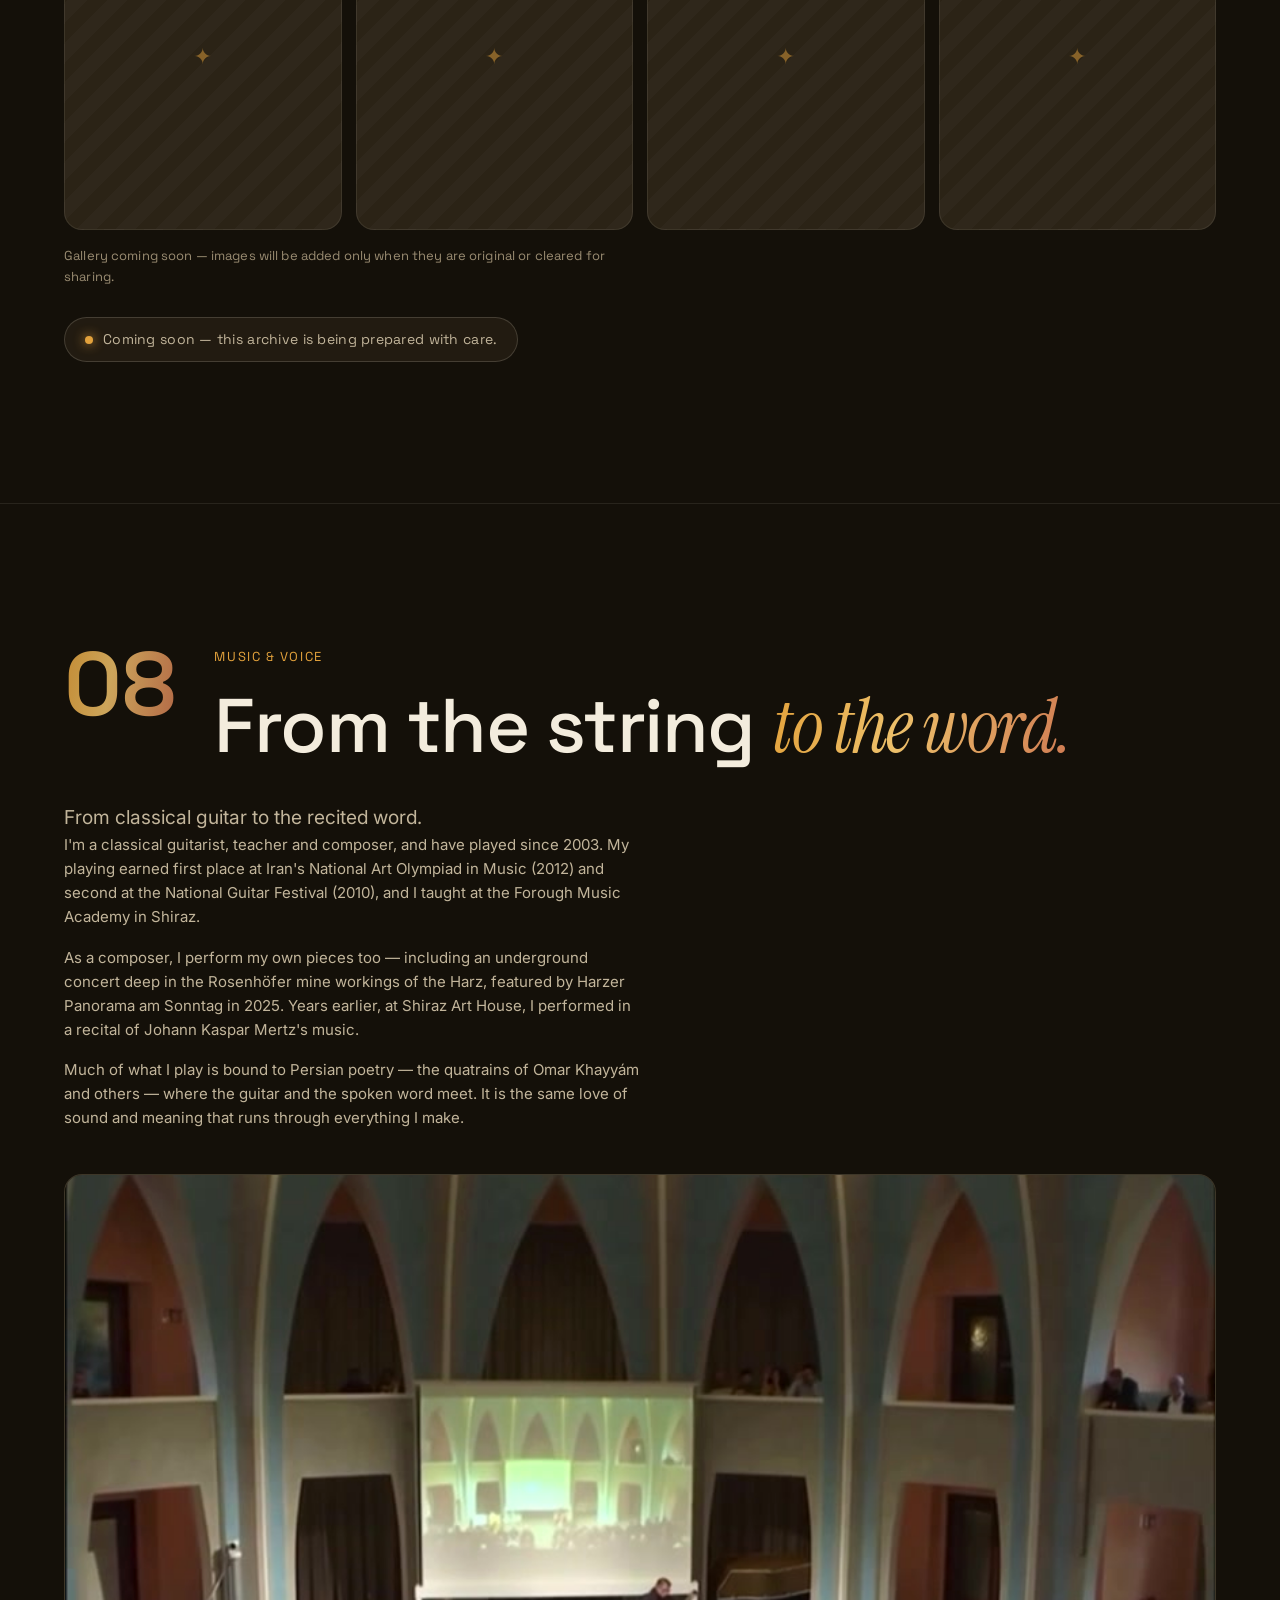
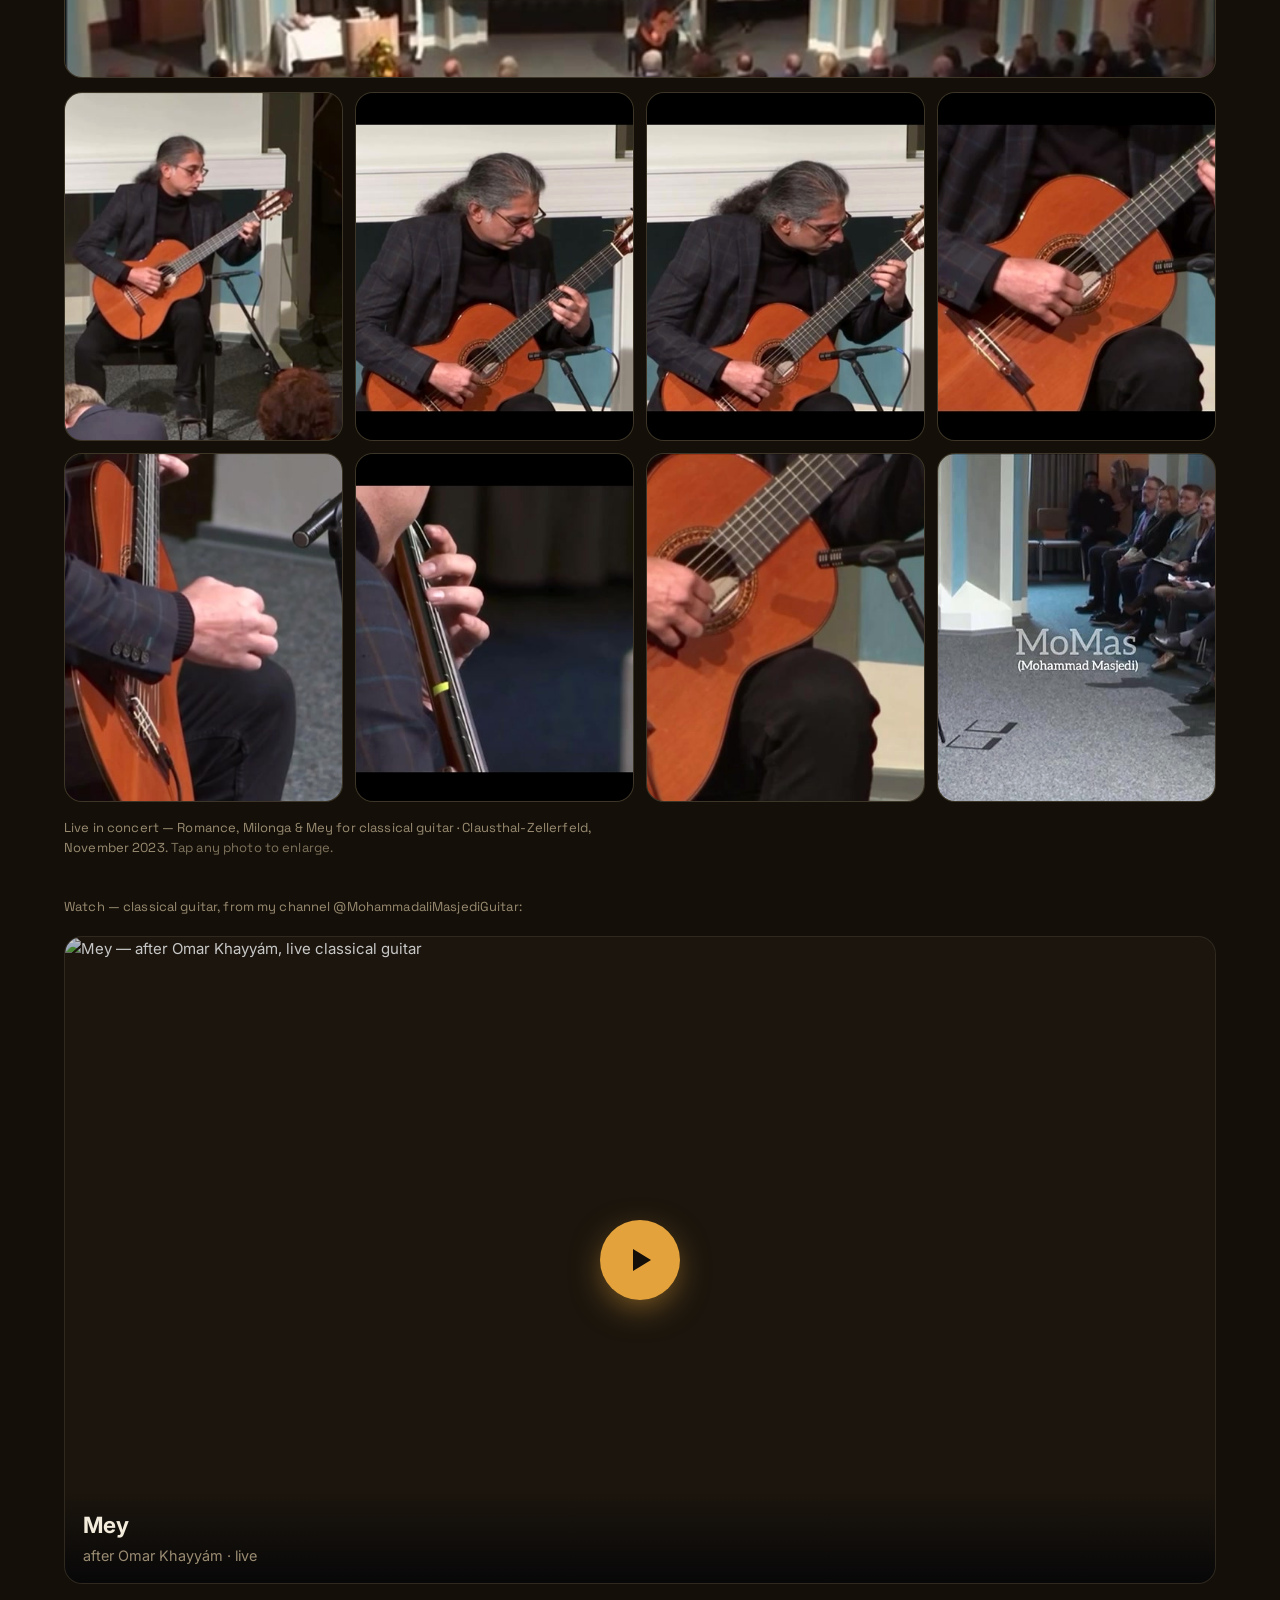
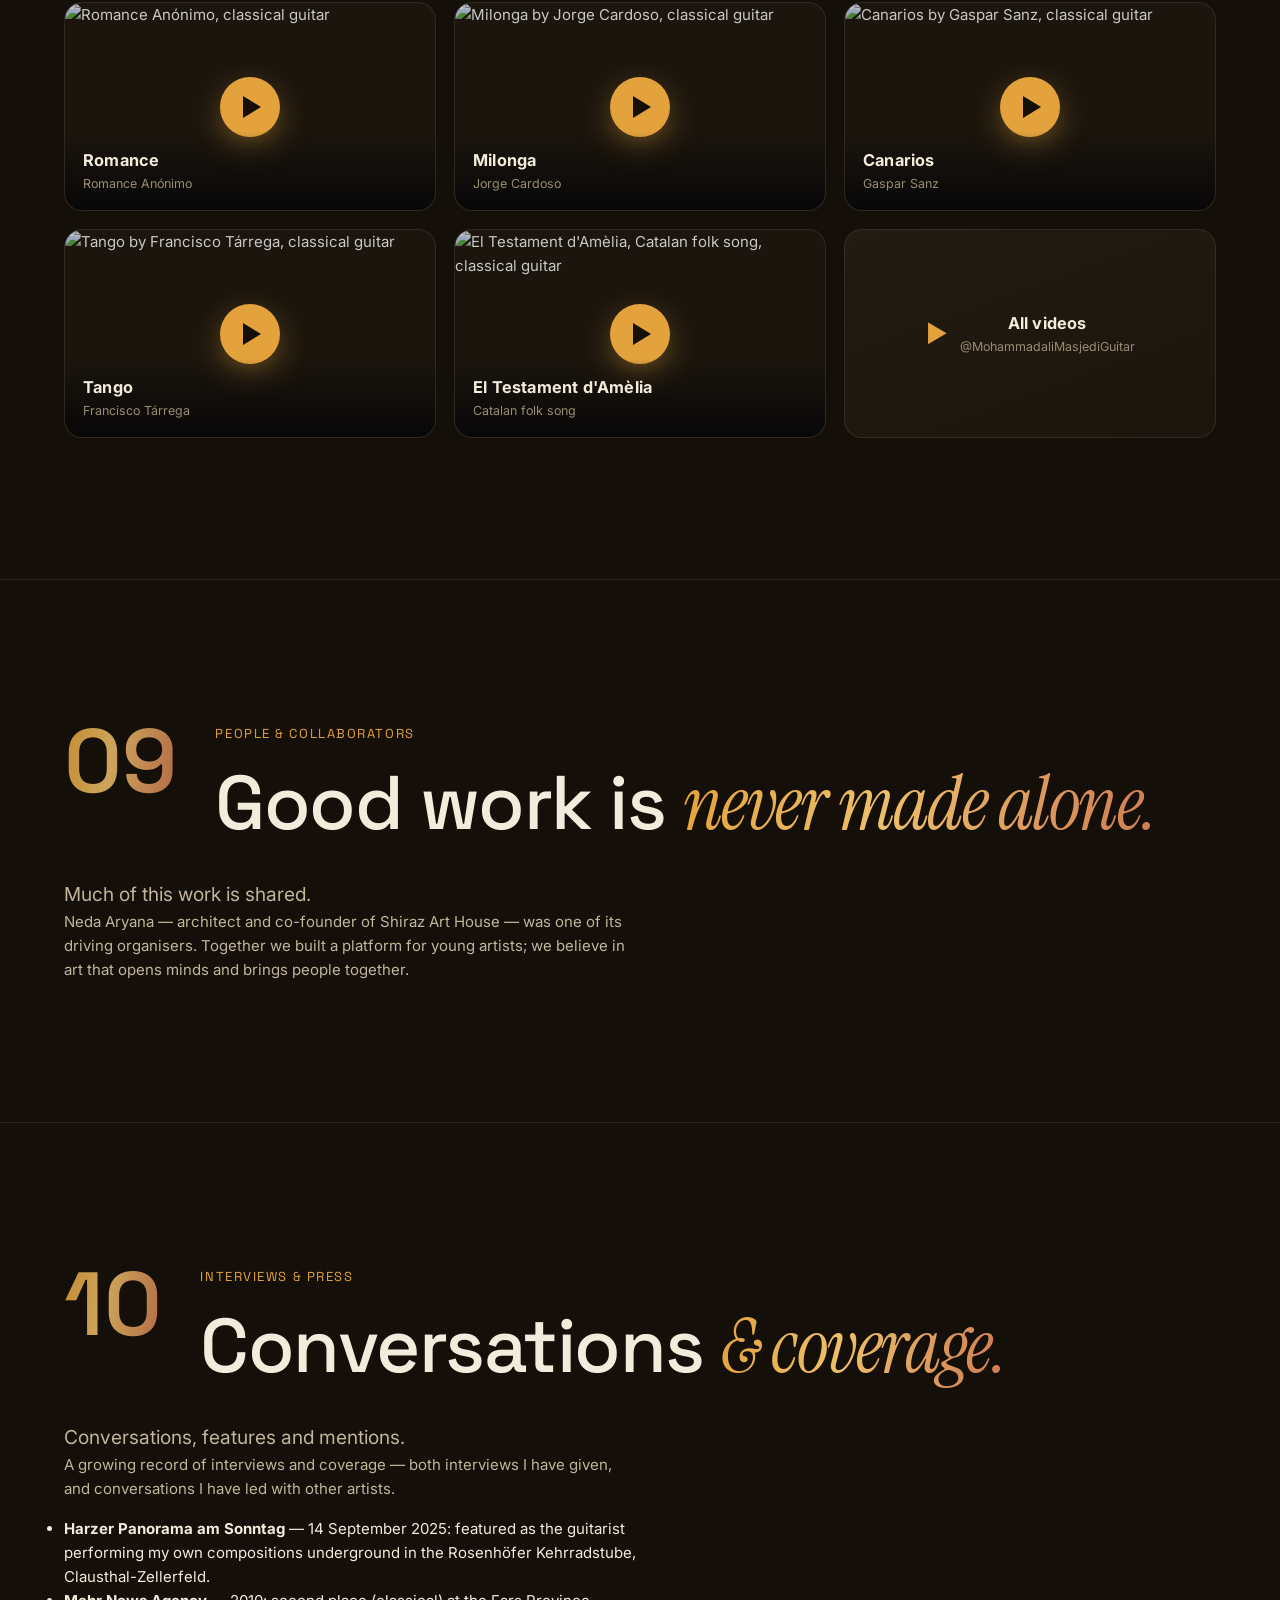
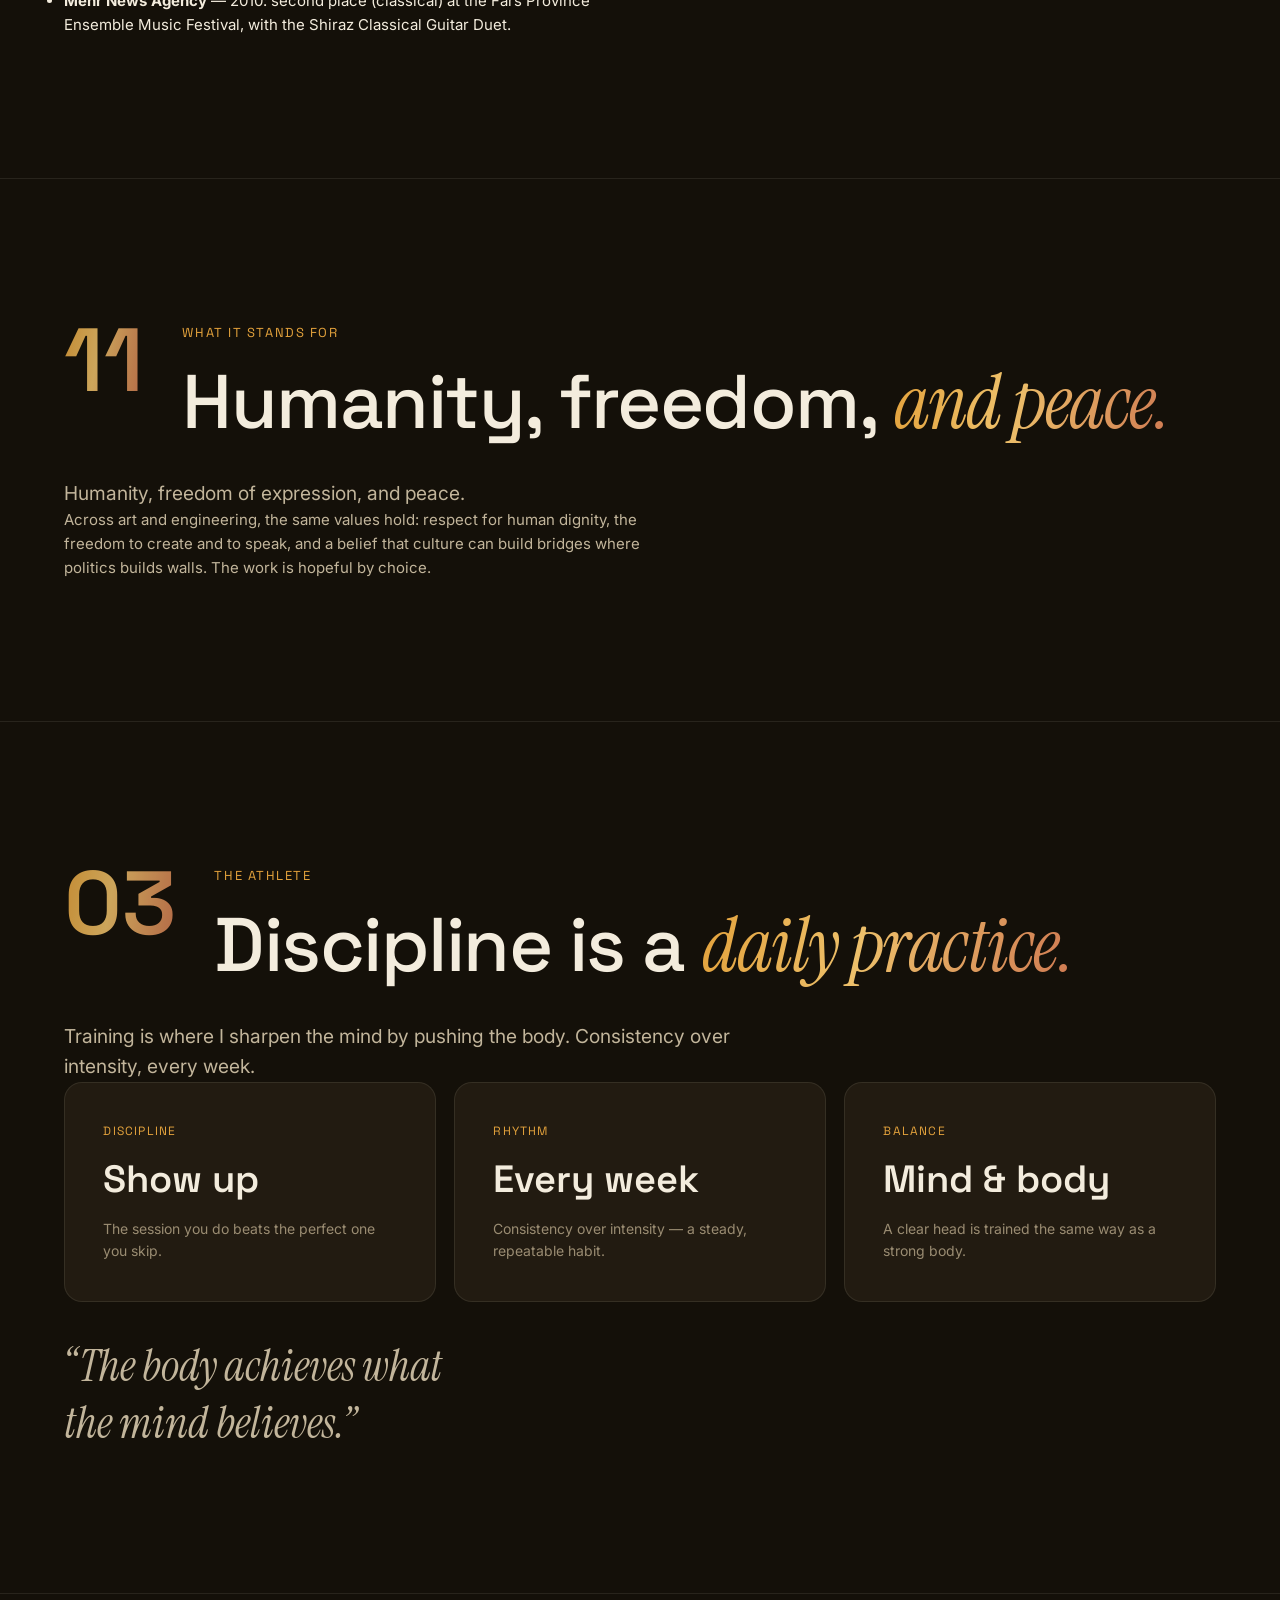
==== commit b284ef71: "T-PP-05: align verified Art House cofounder dates and roles (index.html)" ====
--- a/index.html
+++ b/index.html
@@ -291,8 +291,8 @@
           </p>
           <p data-reveal data-i18n="about.p1">
             By trade I'm a <strong>software engineer working in data analytics</strong>; by calling, an
-            <strong>art &amp; culture manager</strong>. I directed <strong>Shiraz Art House</strong>, an
-            independent home for artists in Shiraz, and spent years <strong>teaching the classical guitar</strong> —
+            <strong>art &amp; culture manager</strong>. I co-founded <strong>Shiraz Art House</strong> with Neda Aryana,
+            creating an independent home for artists in Shiraz, and spent years <strong>teaching the classical guitar</strong> —
             chasing the clarity of a single well-played phrase or a single quatrain of Khayyám. Different rooms,
             one mind.
           </p>
@@ -309,7 +309,7 @@
           </p>
           <ul class="timeline" data-reveal>
             <li><span class="t__phase" data-i18n="about.t1.k">2003 →</span><span class="t__desc" data-i18n="about.t1.d">Performing &amp; teaching classical guitar in Shiraz.</span></li>
-            <li><span class="t__phase" data-i18n="about.t2.k">2017 → 2019</span><span class="t__desc" data-i18n="about.t2.d">Directed Shiraz Art House as its managing director; later operated by others.</span></li>
+            <li><span class="t__phase" data-i18n="about.t2.k">2014 → 2020</span><span class="t__desc" data-i18n="about.t2.d">Co-founded Shiraz Art House with Neda Aryana and served as CEO.</span></li>
             <li><span class="t__phase" data-i18n="about.t3.k">2012 → 2022</span><span class="t__desc" data-i18n="about.t3.d">A decade in software — engineering &amp; data analytics roles.</span></li>
             <li><span class="t__phase" data-i18n="about.t4.k">2022 →</span><span class="t__desc" data-i18n="about.t4.d">Master's research on battery life at TU Clausthal, Germany.</span></li>
             <li><span class="t__phase" data-i18n="about.t5.k">Always</span><span class="t__desc" data-i18n="about.t5.d">Guitar, poetry, training, and the cats.</span></li>
@@ -473,10 +473,10 @@
           <h2 class="section__title" data-i18n="ah.title">A home <em>for art.</em></h2>
         </div>
       </div>
-      <p class="section__lead" data-reveal data-i18n="ah.lead">Former director and managing director of an independent house for art in Shiraz, Iran.</p>
+      <p class="section__lead" data-reveal data-i18n="ah.lead">Co-founded with Neda Aryana; CEO, 2014–2020.</p>
       <div class="sec-prose">
         <p data-reveal data-i18n="ah.p1">Shiraz Art House (خانهٔ هنر شیراز) was an independent cultural space in Shiraz, Iran — a gallery, a stage for music and theatre, a café and a bookshop under one roof, with room for cinema and visual art. It existed to give independent and emerging artists a place to make and show their work, and to bring people together around culture.</p>
-        <p data-reveal data-i18n="ah.p2">I directed the house as its managing director from 2017 to 2019. We ran a sustained programme across music, theatre, cinema and visual art, with many partners and recurring projects. For me it was never just a building; it was an open house for independent artists. It was later operated by others.</p>
+        <p data-reveal data-i18n="ah.p2">I co-founded the house with Neda Aryana and served as CEO from 2014 to 2020. We ran a sustained programme across music, theatre, cinema and visual art, with many partners and recurring projects. For me it was never just a building; it was an open house for independent artists.</p>
         <p data-reveal data-i18n="ah.p3">Beyond the house itself, I've been a patron of independent cinema and festivals — including the Spring Festival (جشنواره بهارهٔ خانهٔ هنر شیراز), which ran under the house's management, and quiet backing that let at least one independent filmmaker's project get made. Not a filmmaking career of my own — just an open door for other people's films.</p>
       </div>
       <div class="principles">
@@ -603,7 +603,7 @@
       </div>
       <p class="section__lead" data-reveal data-i18n="col.lead">Much of this work is shared.</p>
       <div class="sec-prose">
-        <p data-reveal data-i18n="col.p1">Neda Aryana — architect and a member of Shiraz Art House's board — was one of its driving organisers. Together we built a platform for young artists; we believe in art that opens minds and brings people together.</p>
+        <p data-reveal data-i18n="col.p1">Neda Aryana — architect and co-founder of Shiraz Art House — was one of its driving organisers. Together we built a platform for young artists; we believe in art that opens minds and brings people together.</p>
       </div>
     </section>
 
@@ -928,7 +928,7 @@
 
   <script src="https://cdn.jsdelivr.net/npm/@studio-freight/lenis@1.0.42/dist/lenis.min.js"></script>
   <!-- i18n must load BEFORE main.js so text is translated before it gets animated/split -->
-  <script src="js/i18n.js?v=19"></script>
+  <script src="js/i18n.js?v=20"></script>
   <script src="js/main.js?v=11"></script>
   <script src="js/polish.js?v=6"></script>
   <script src="js/support.js?v=1"></script>
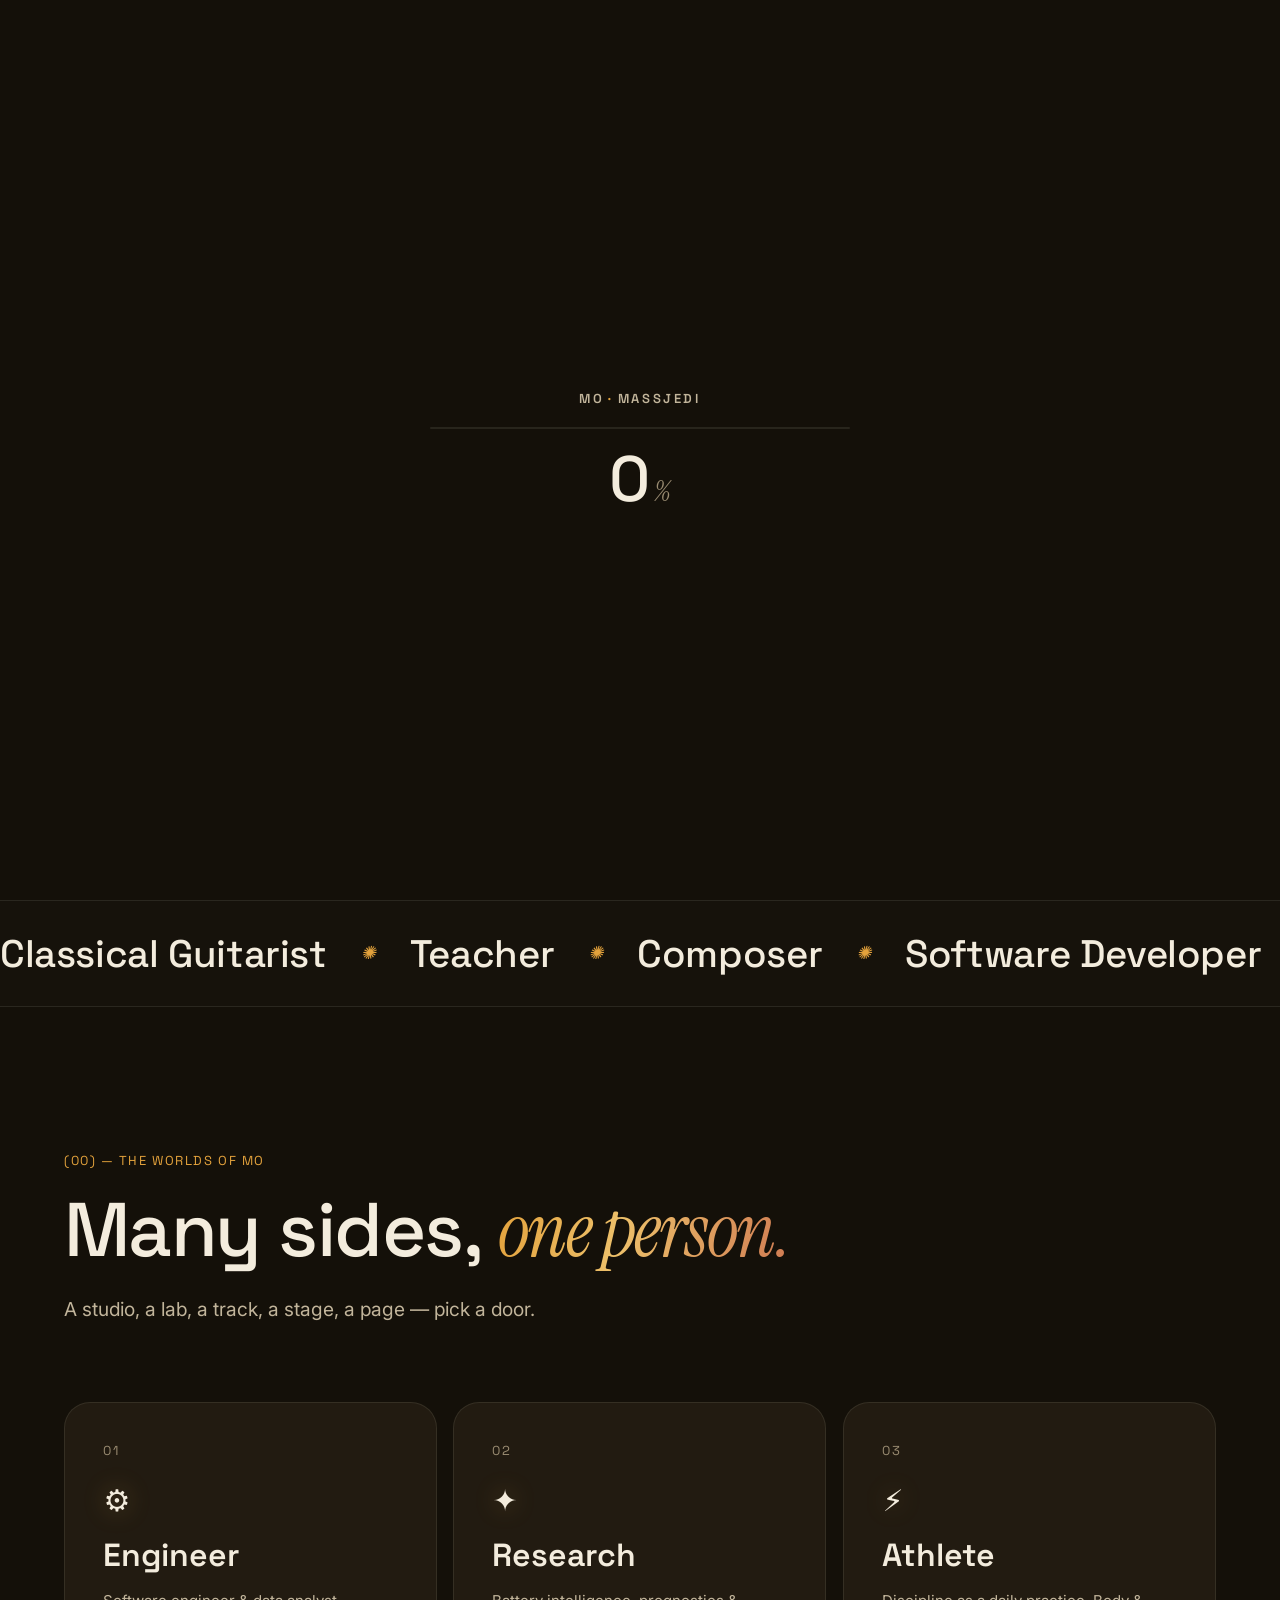
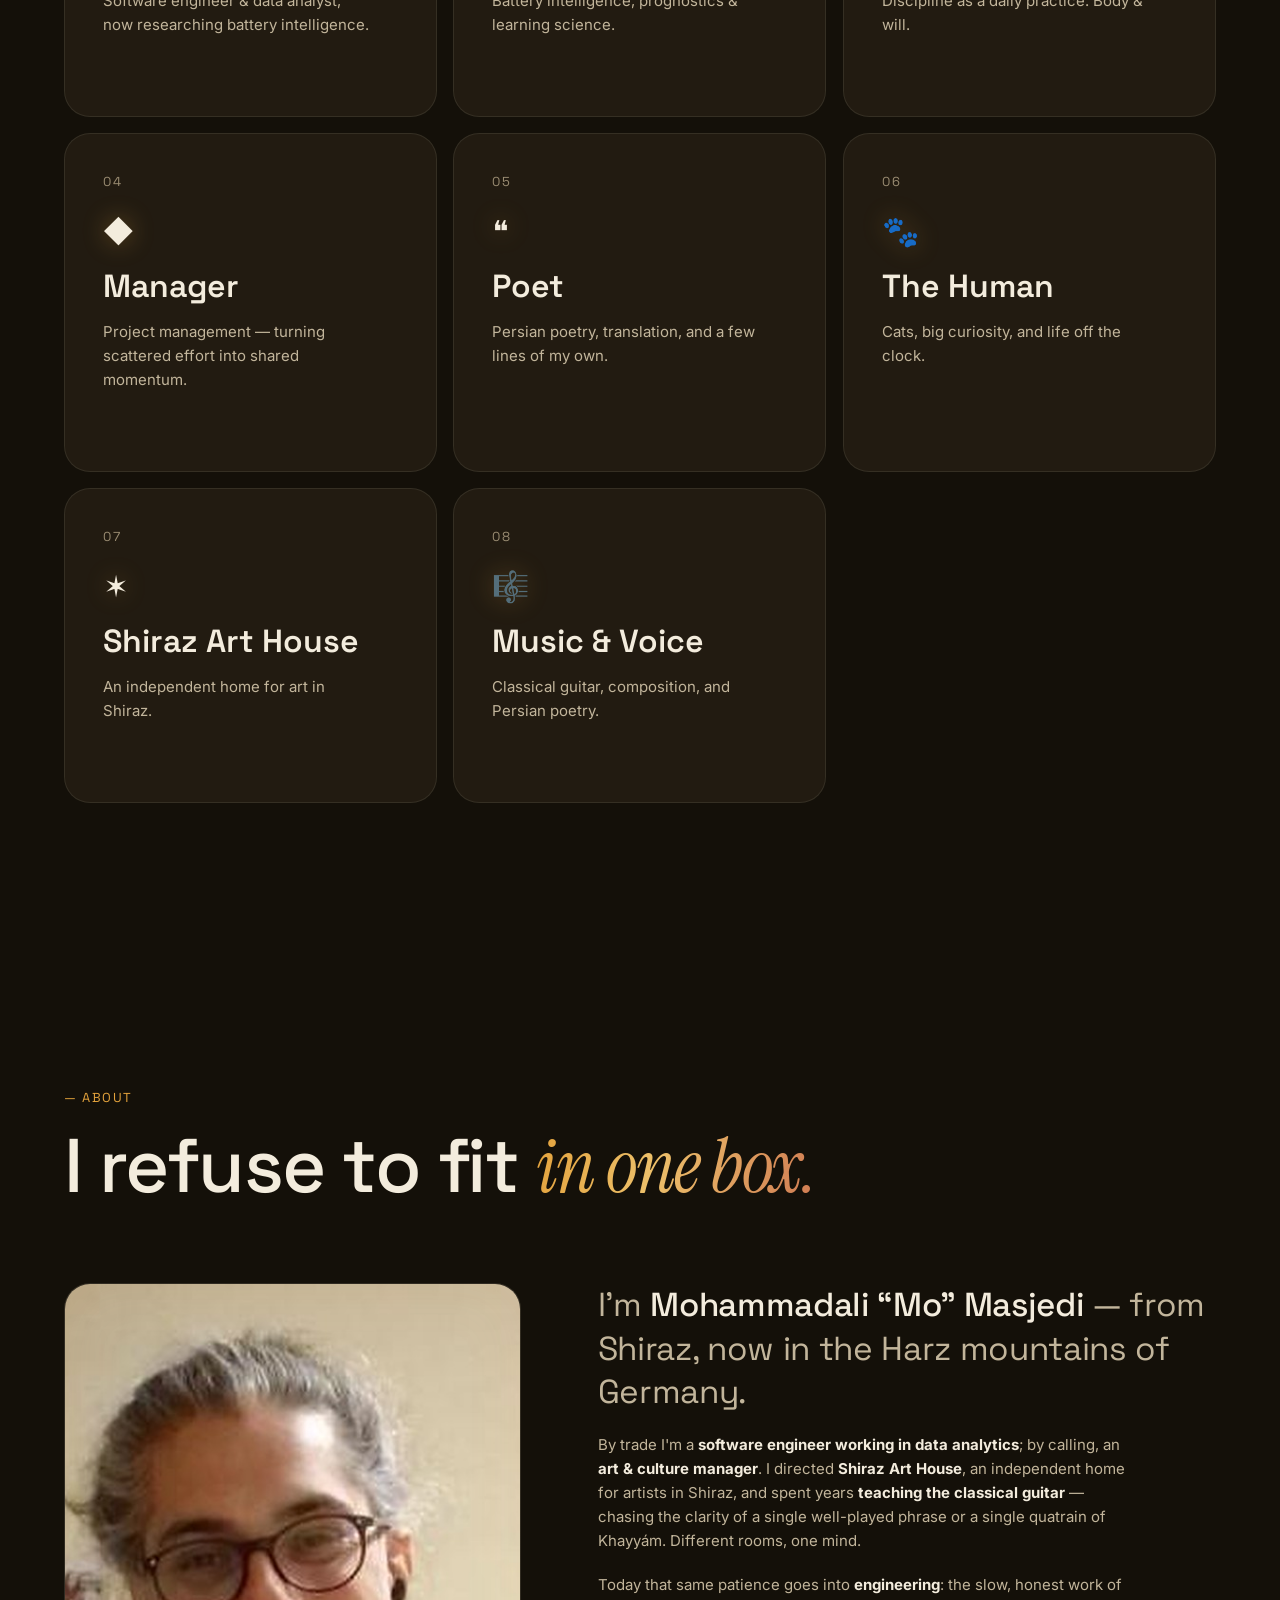
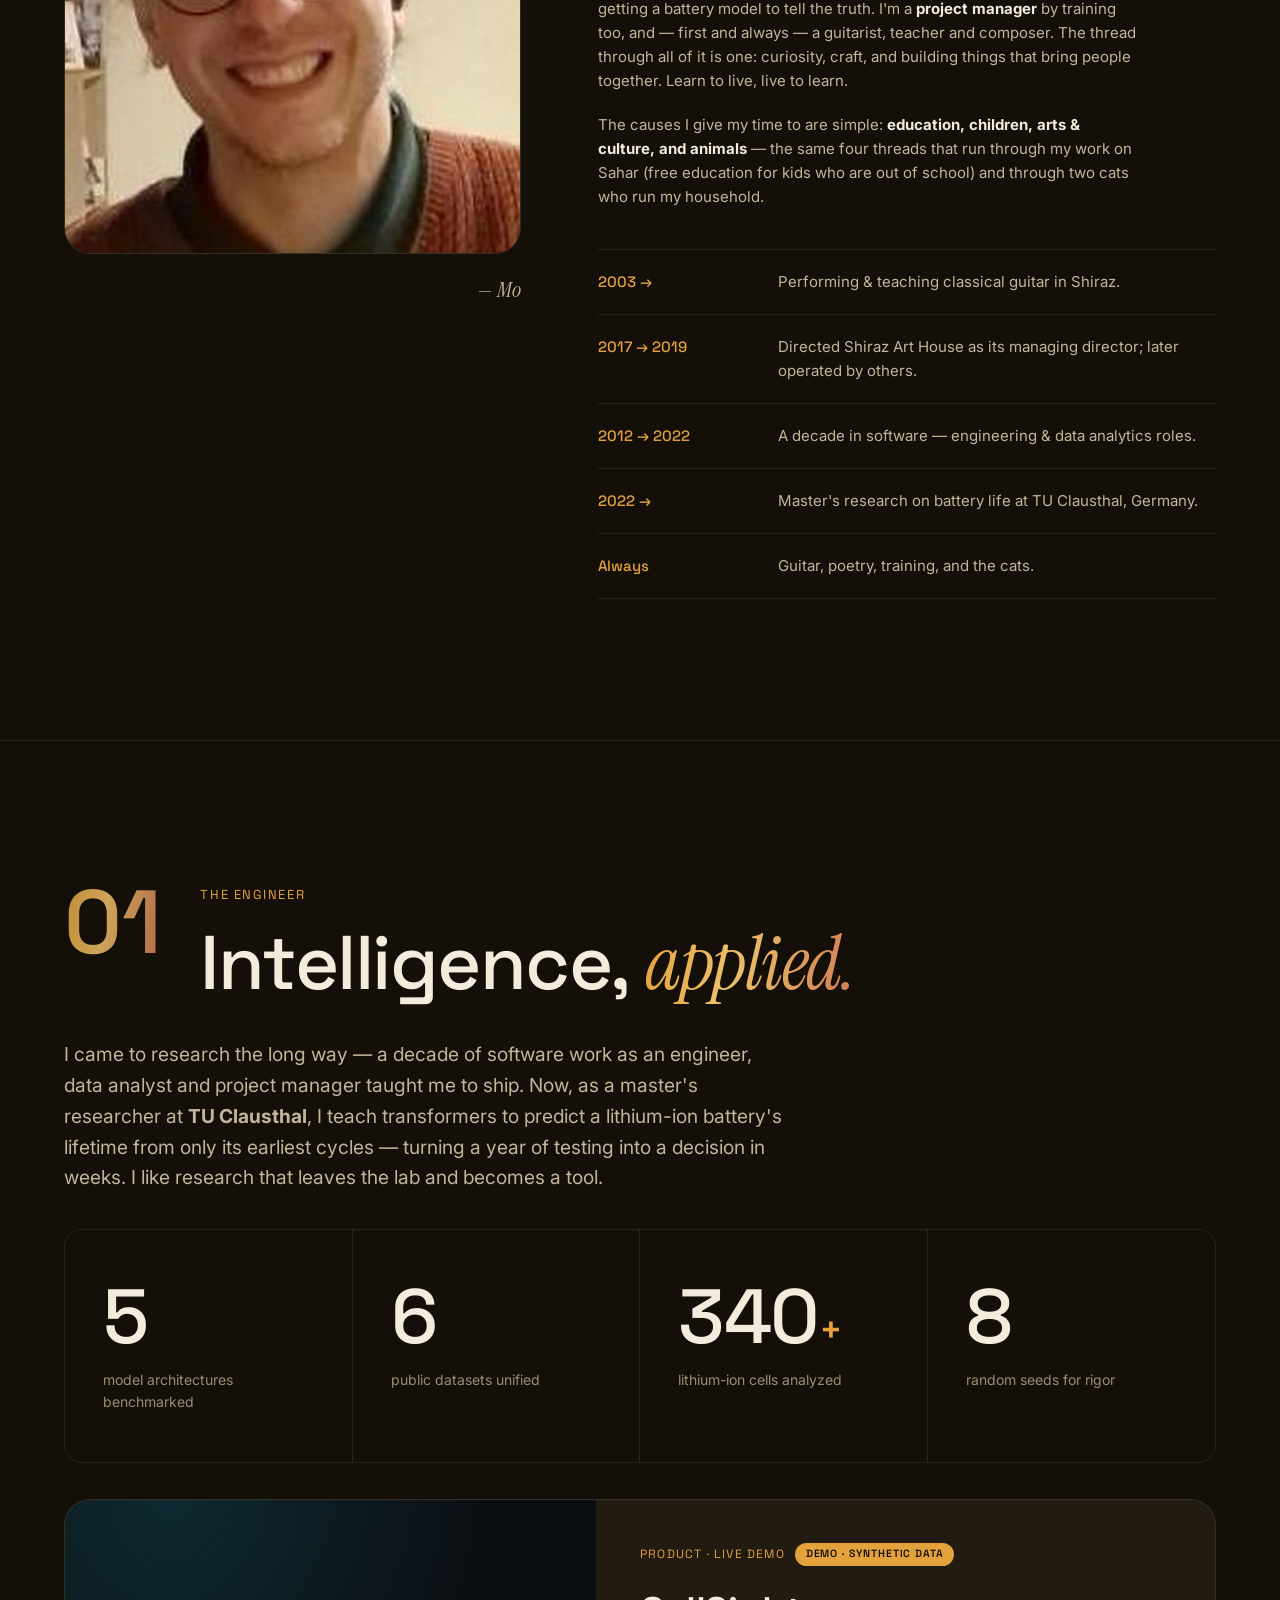
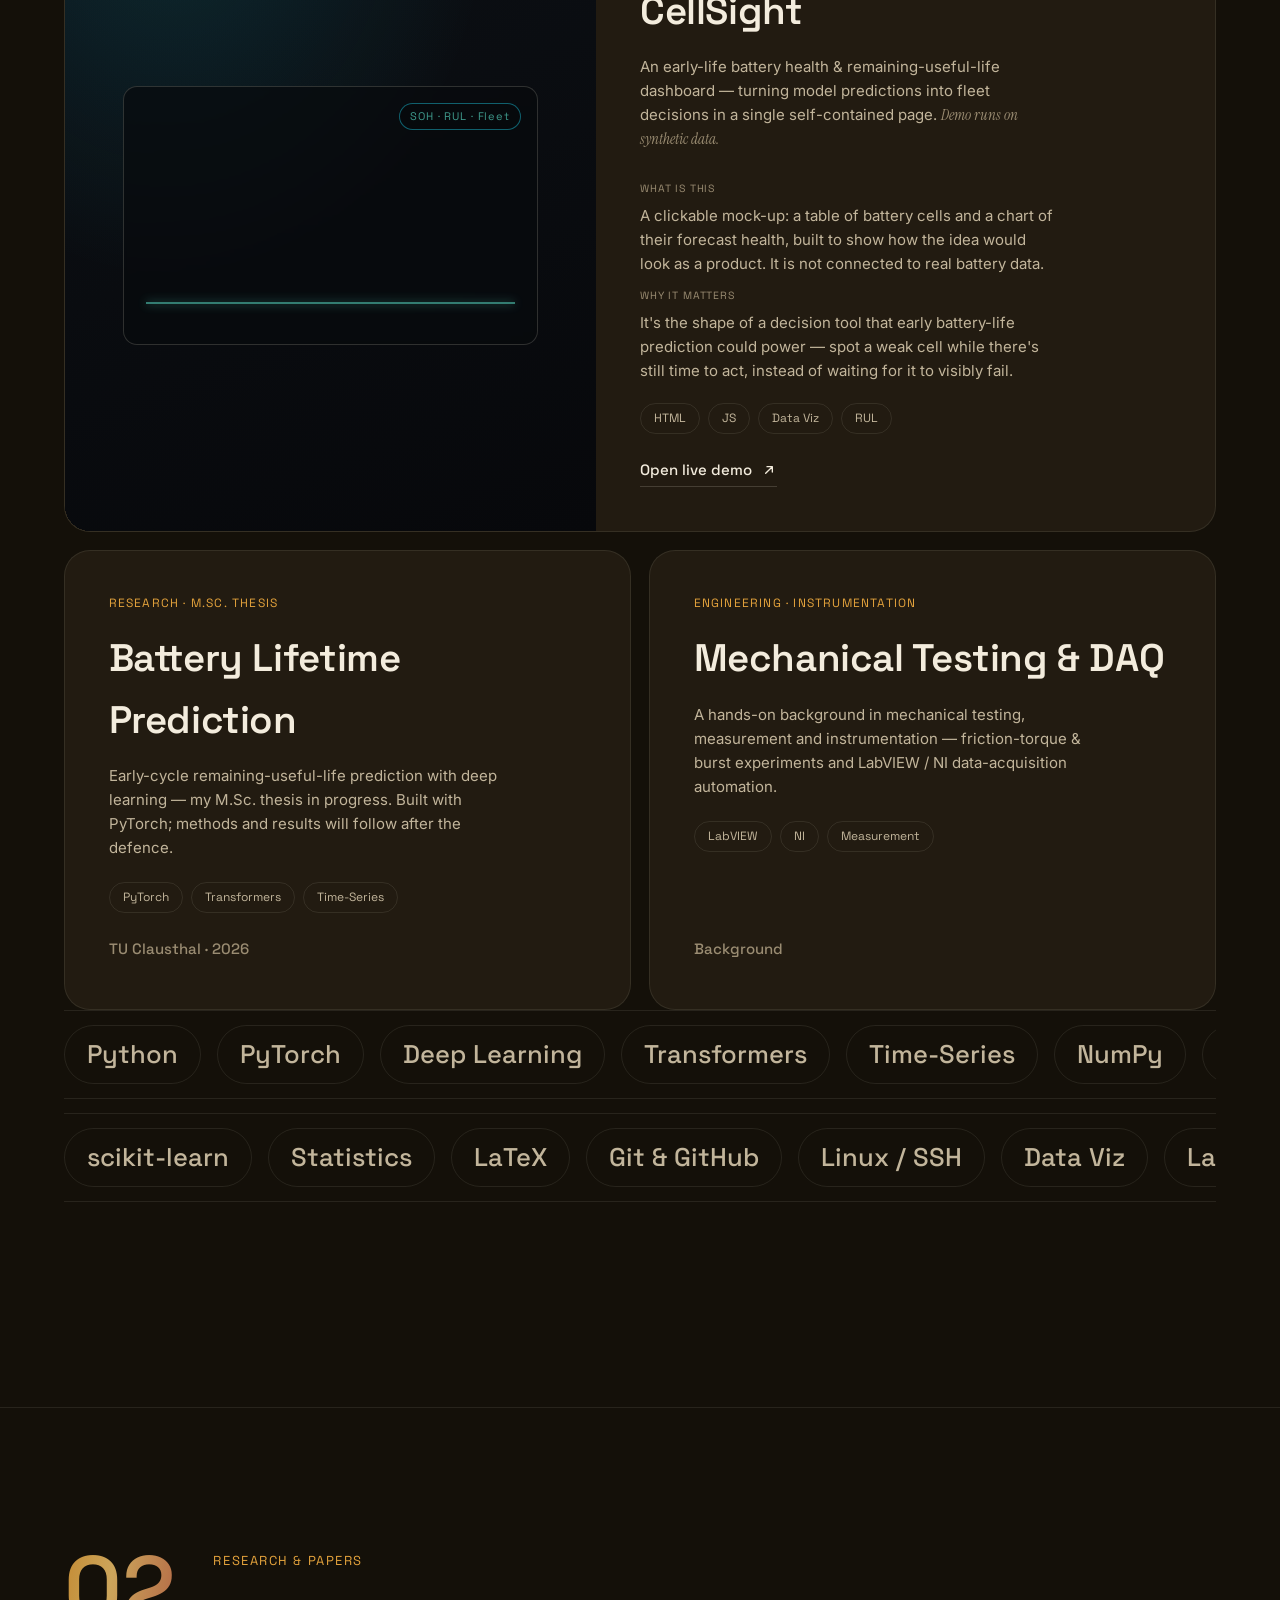
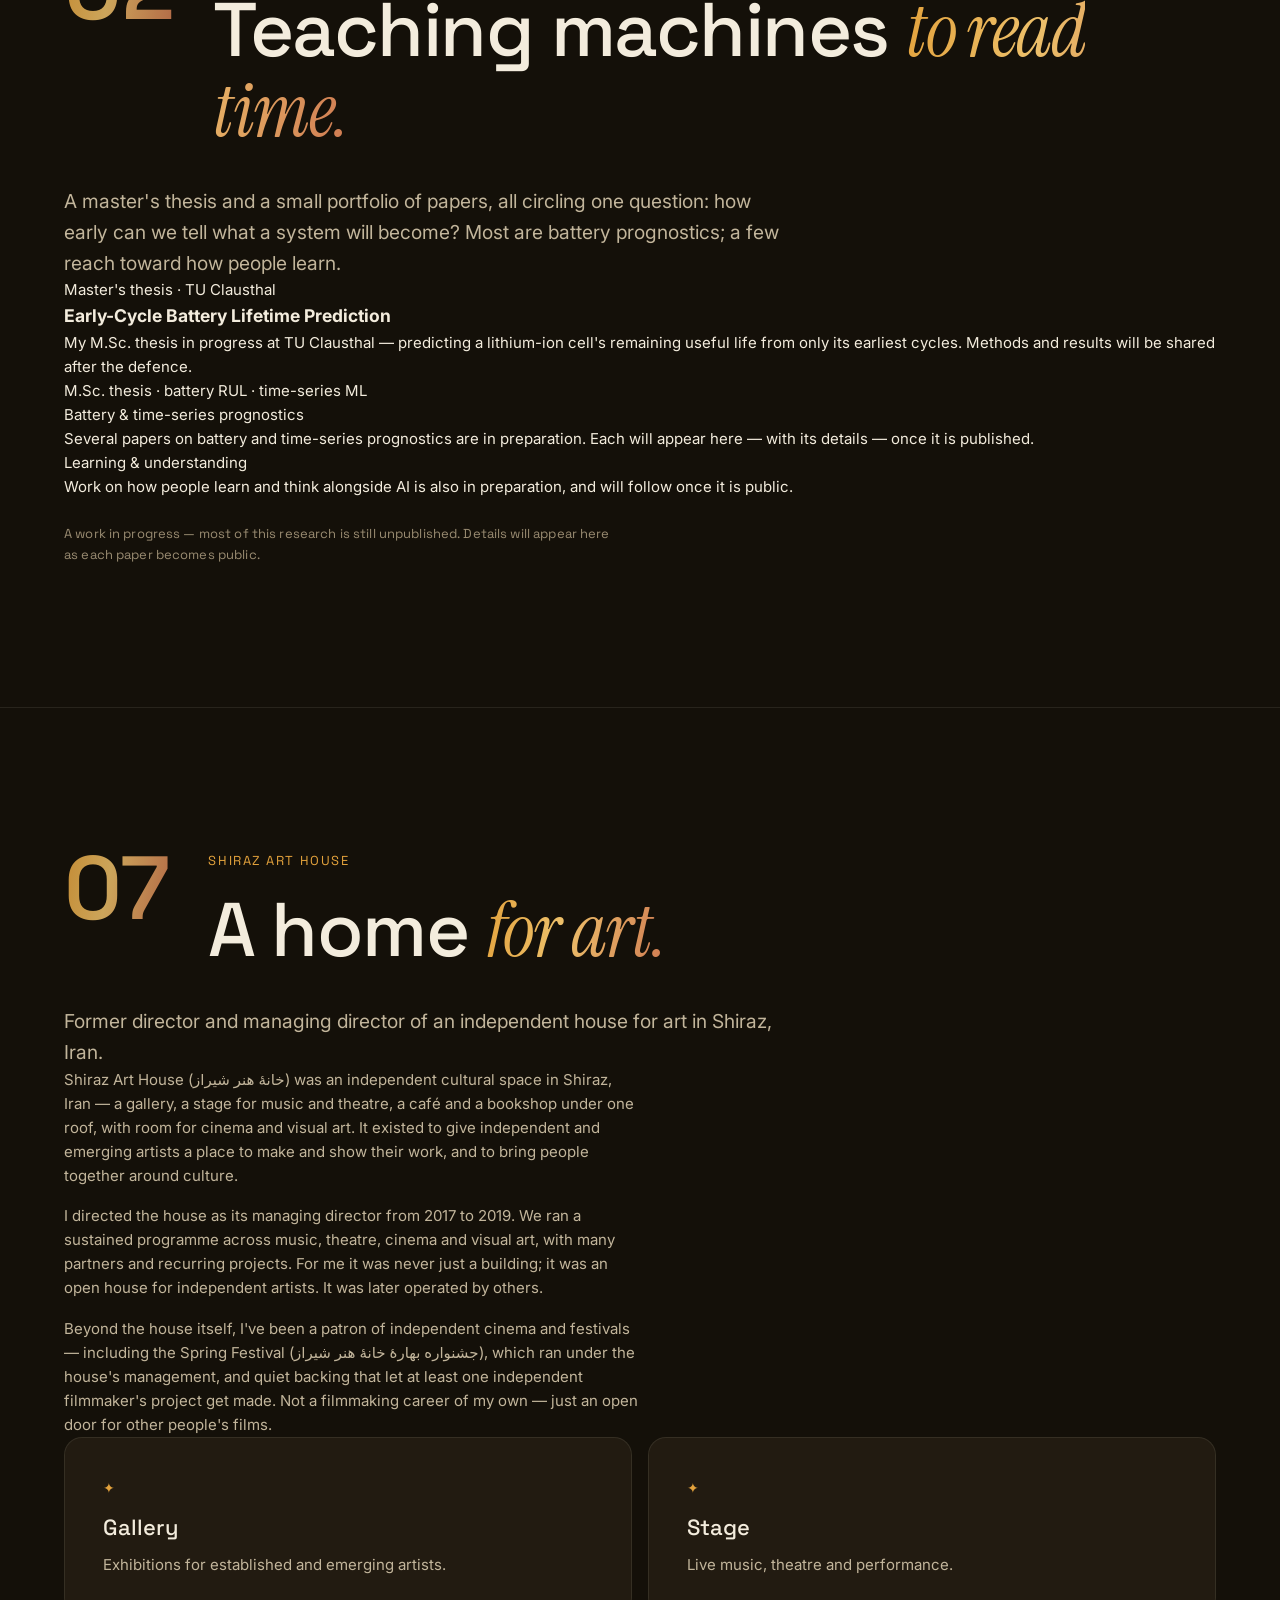
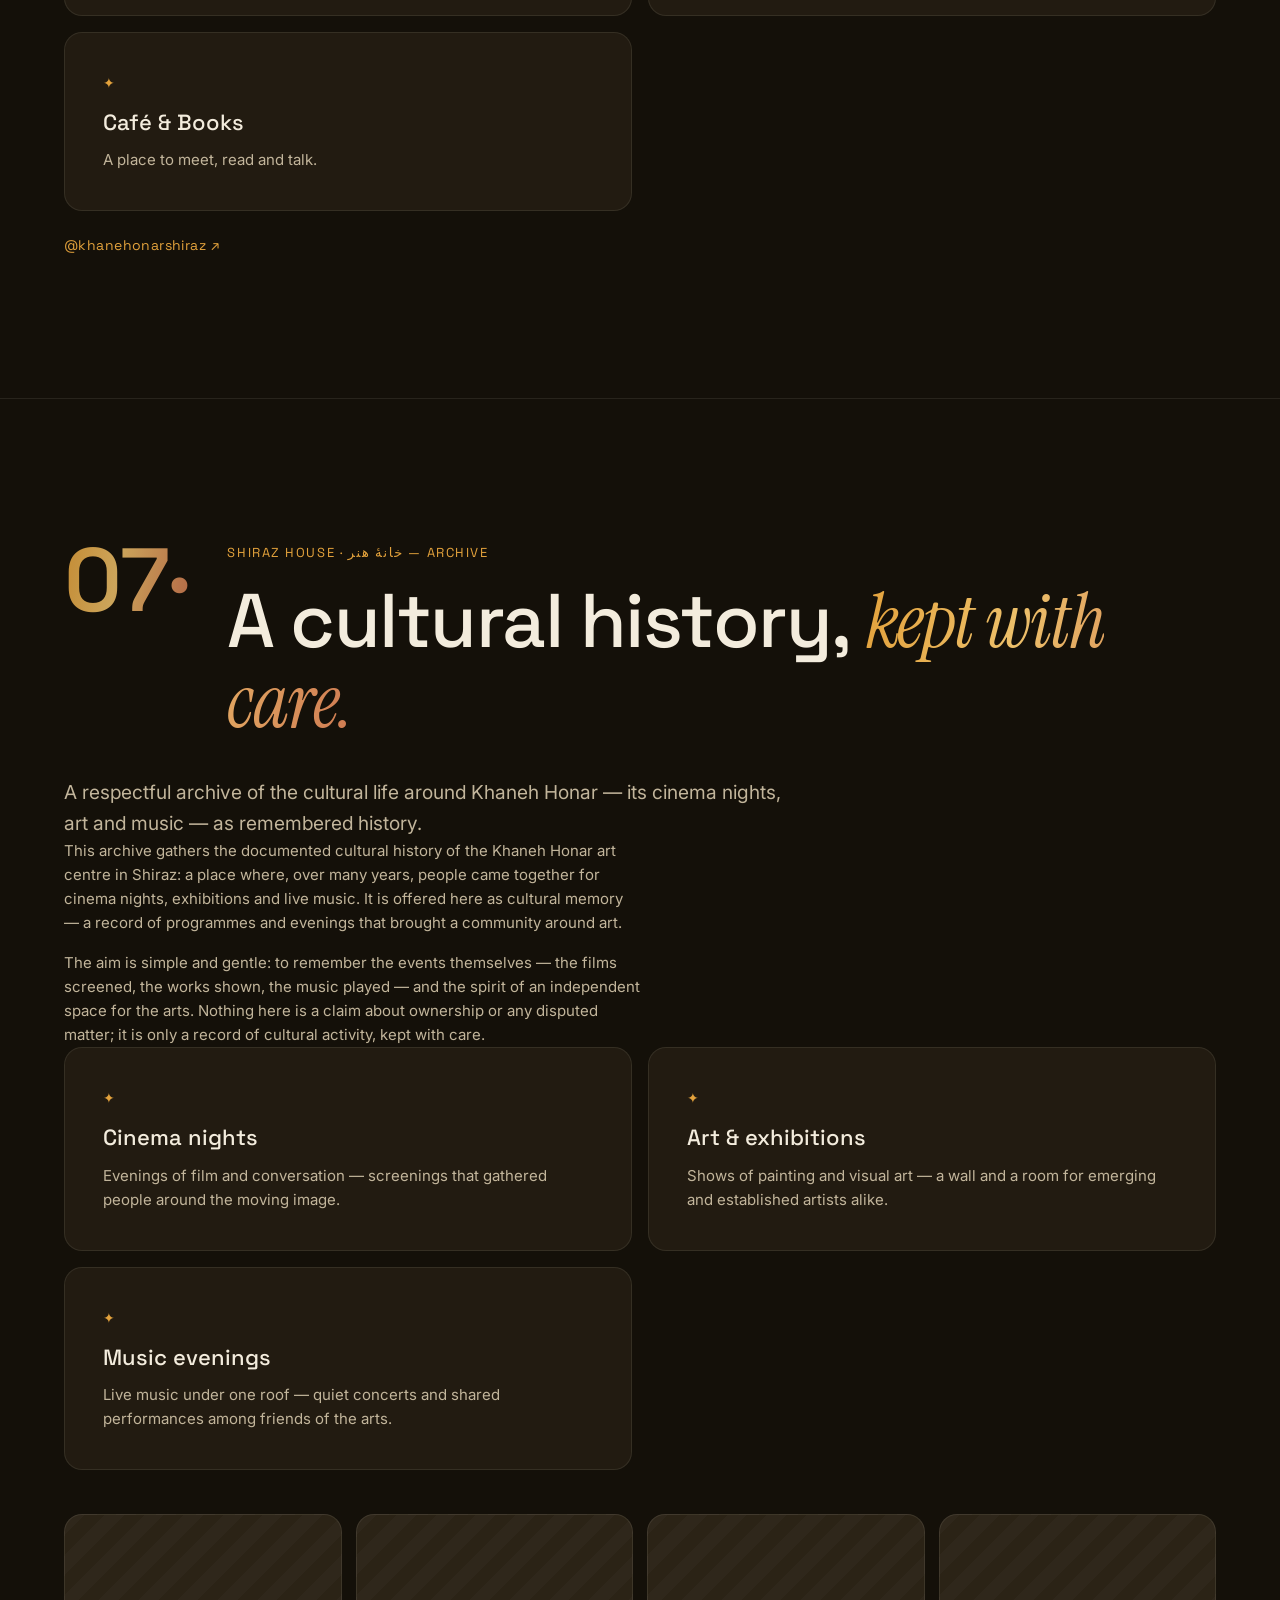
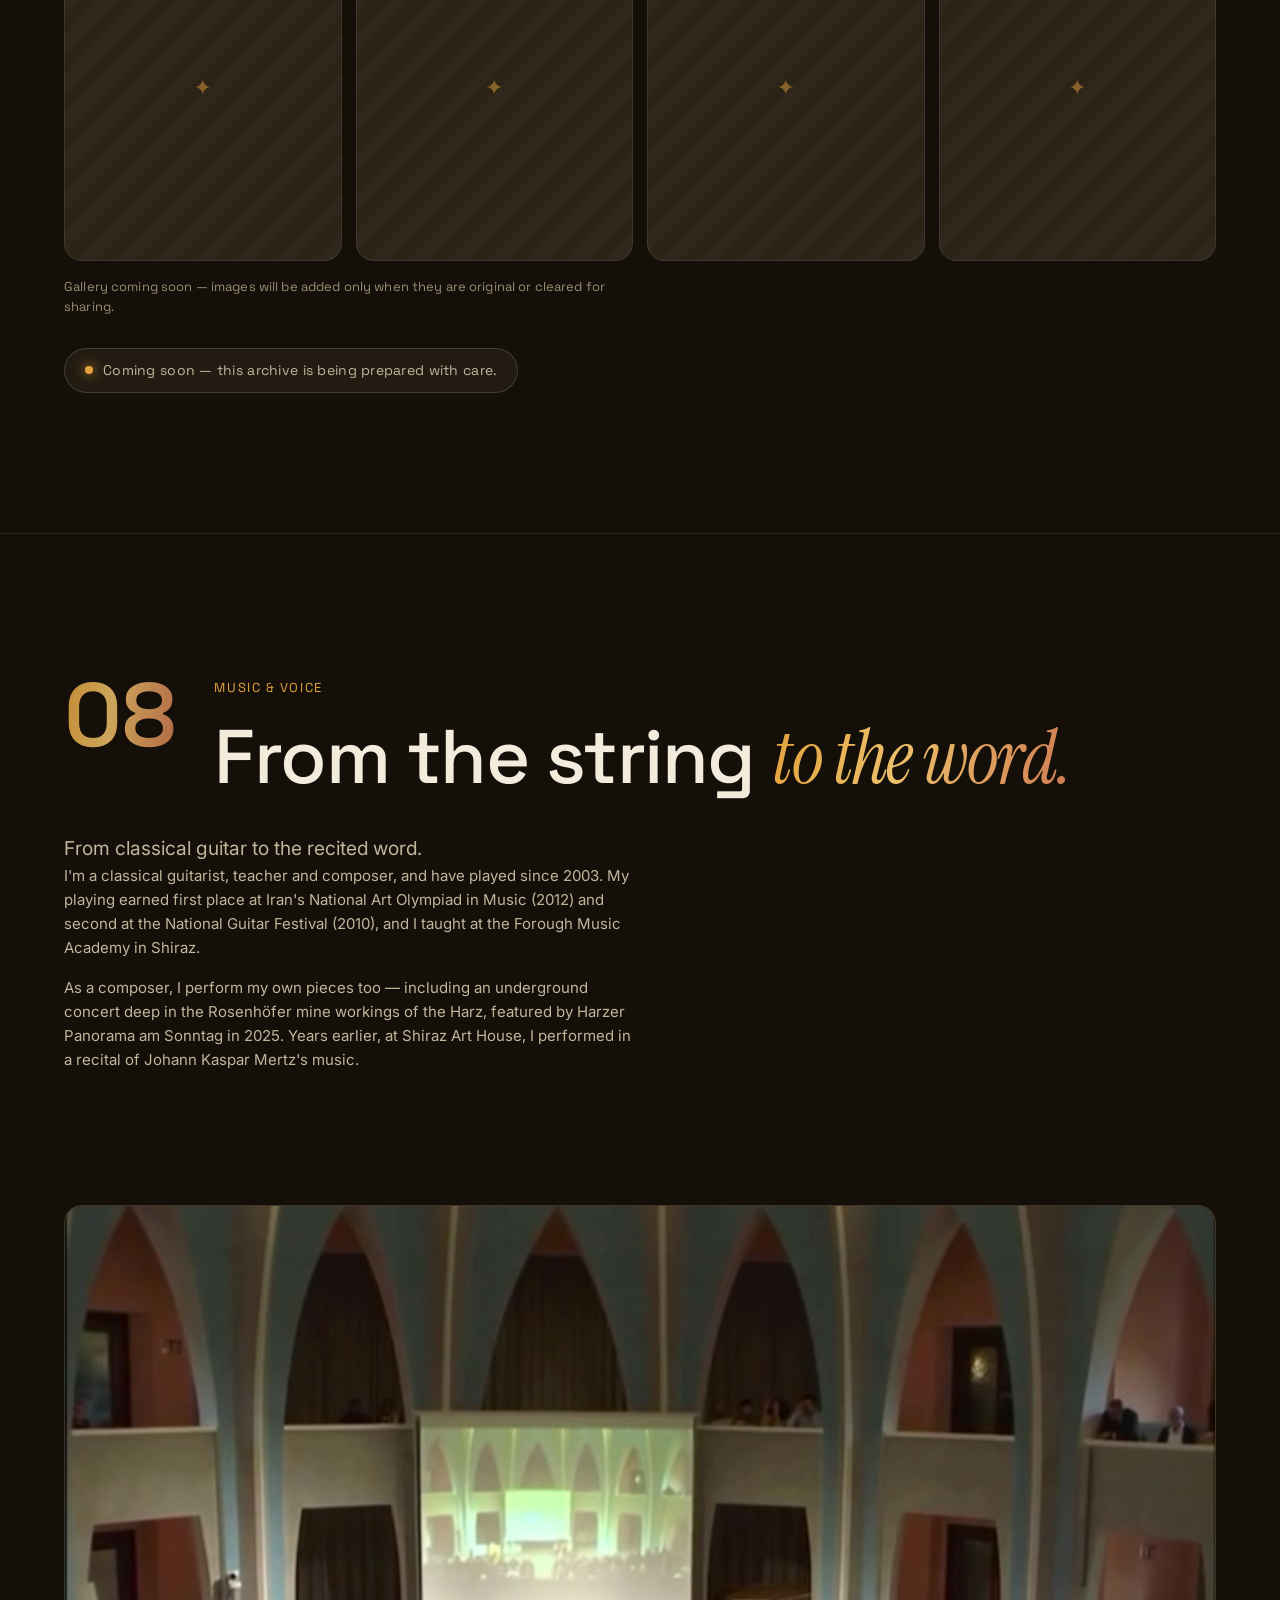
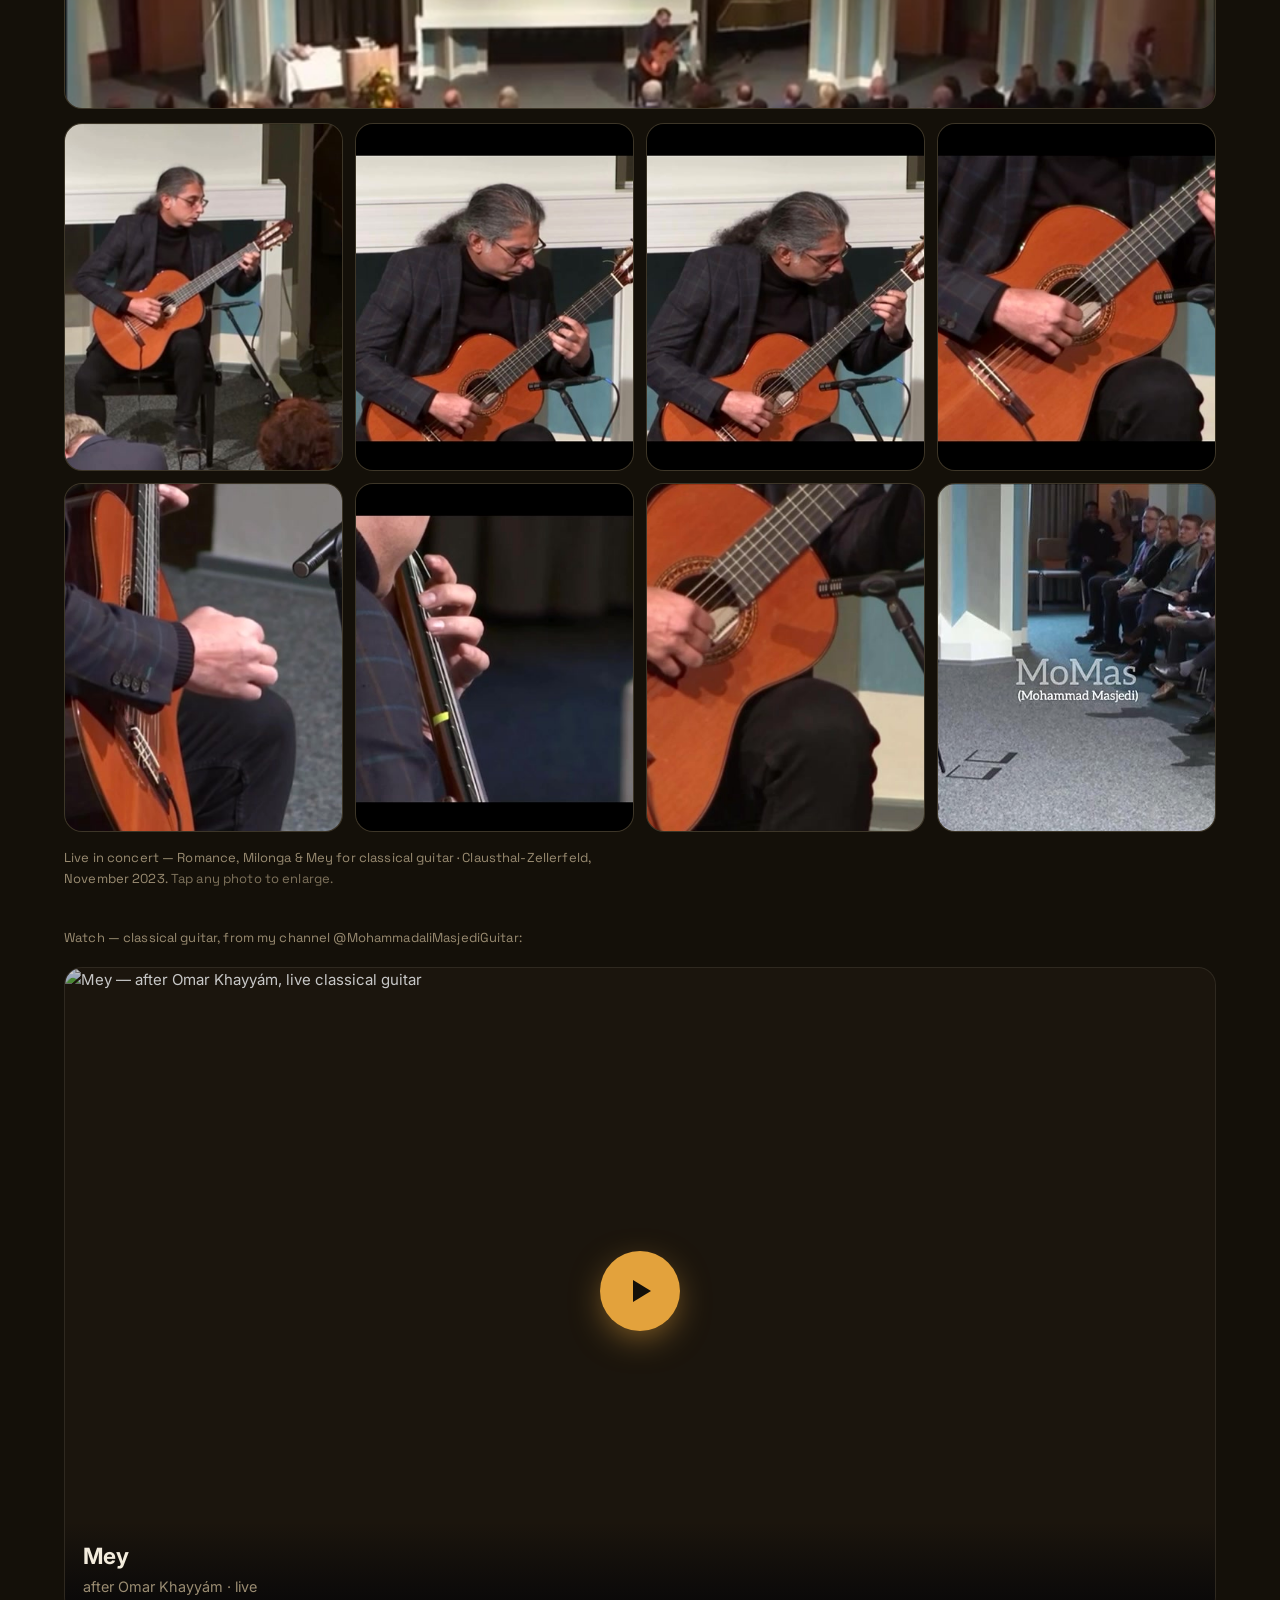
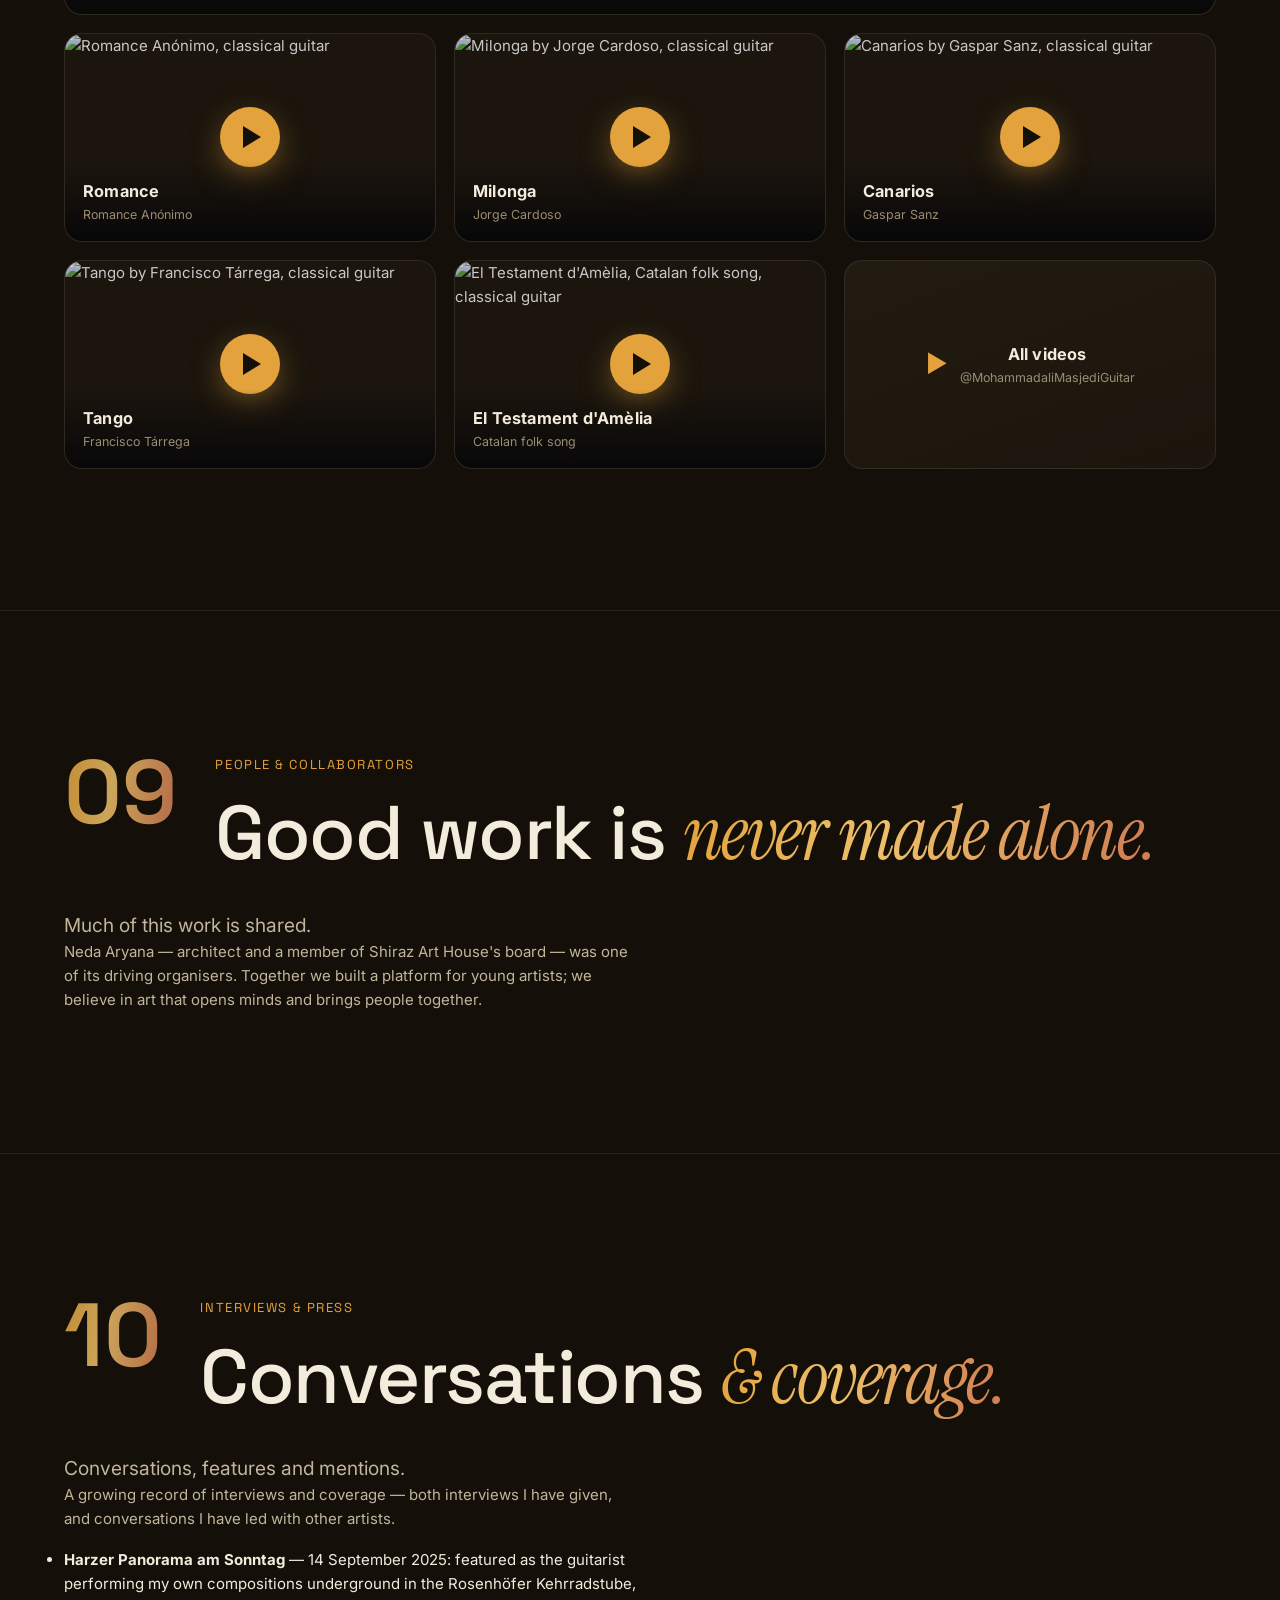
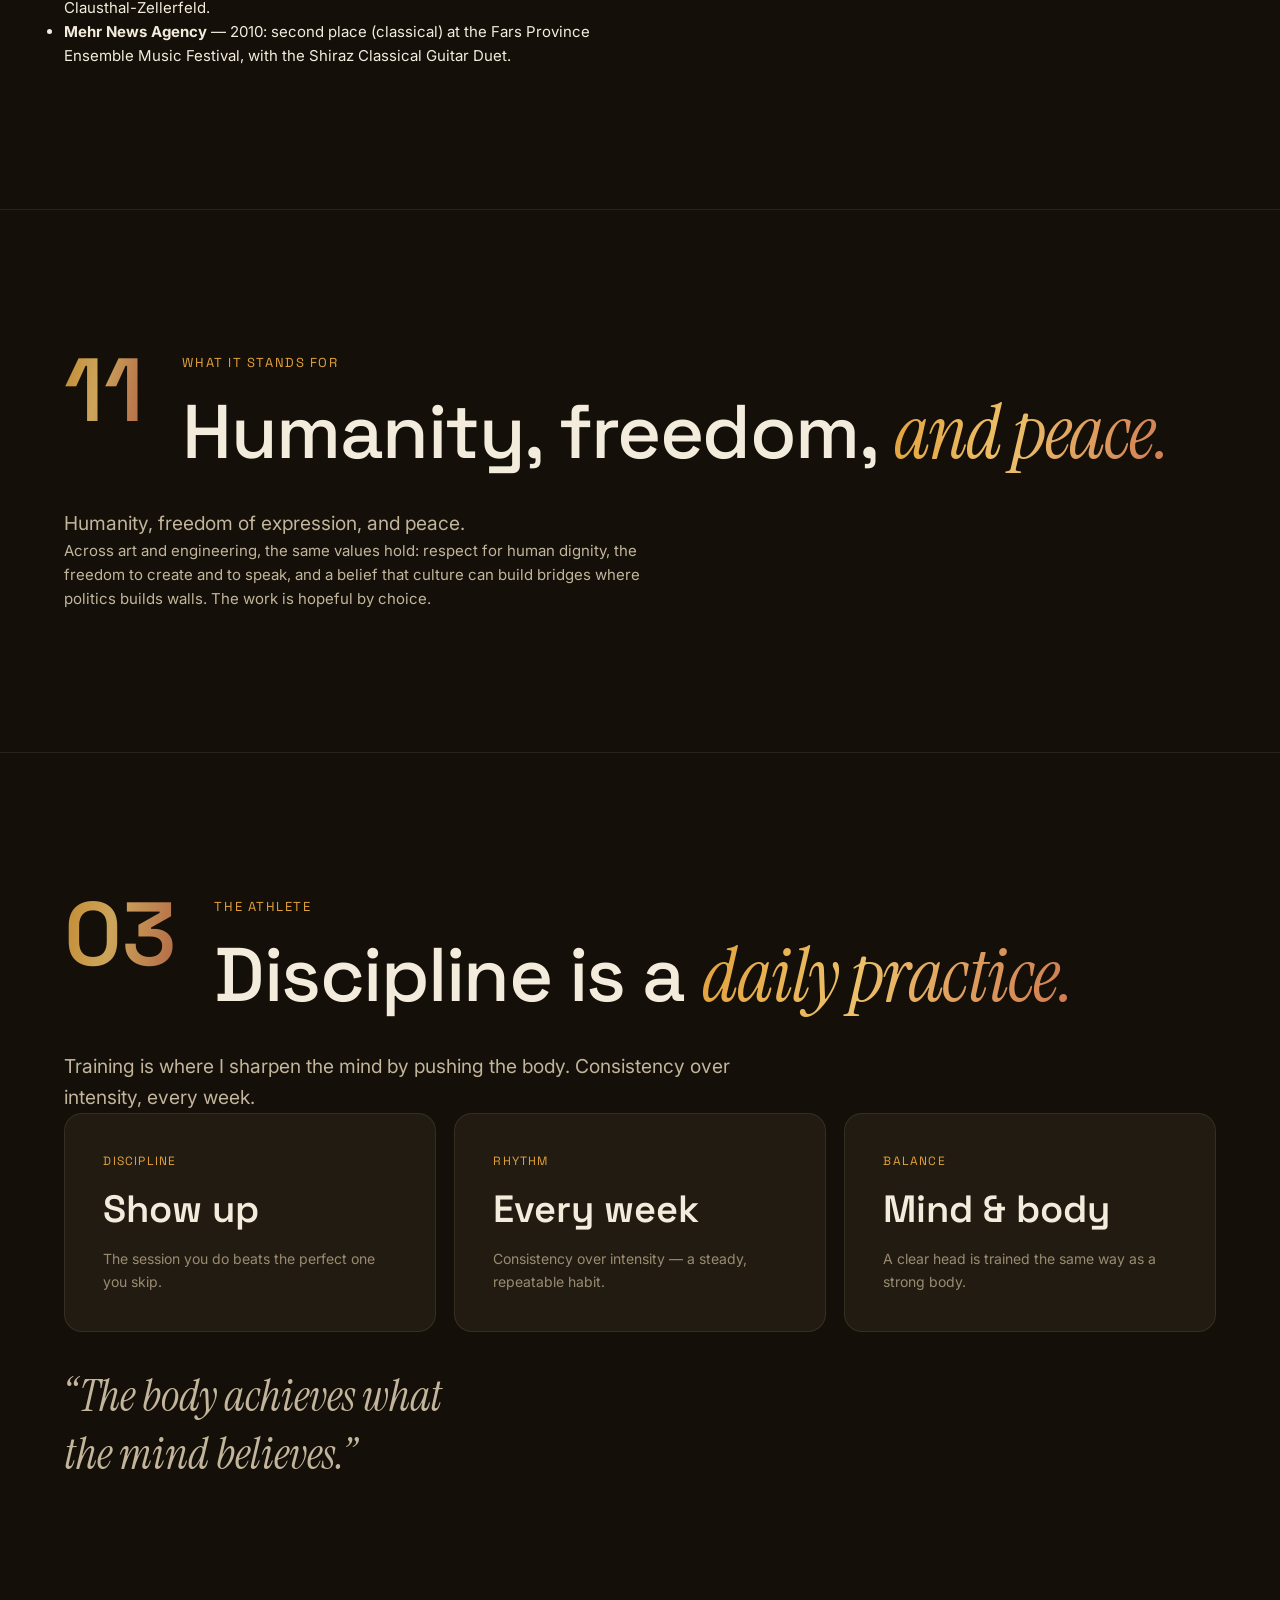
==== commit a540325d: "Merge 47a1529b134b2749570870f2e7ea4e76772107b3 into fc75836586f1734de85ed1b3c878e26880034a9b" ====
--- a/index.html
+++ b/index.html
@@ -15,12 +15,12 @@
   <meta property="og:title" content="Mohammadali Masjedi (Mo · MassJedi) — One mind, many lives" />
   <meta property="og:description" content="Mohammadali Masjedi — classical guitarist &amp; composer, engineer, manager, poet — and devoted staff to his cats, Memo &amp; Jupiter." />
   <meta property="og:image" content="https://mohammadalimasjedi-source.github.io/Personal-Portfolio/assets/img/og.png" />
-  <meta property="og:url" content="https://mo-masjedi-launch-review.spicycrown34.chatgpt.site/" />
+  <meta property="og:url" content="https://mohammadalimasjedi-source.github.io/Personal-Portfolio/" />
   <meta name="twitter:card" content="summary_large_image" />
   <meta name="twitter:title" content="Mohammadali Masjedi (Mo · MassJedi) — One mind, many lives" />
   <meta name="twitter:description" content="Mohammadali Masjedi — classical guitarist &amp; composer, engineer, manager, poet — and devoted staff to his cats, Memo &amp; Jupiter." />
   <meta name="twitter:image" content="https://mohammadalimasjedi-source.github.io/Personal-Portfolio/assets/img/og.png" />
-  <link rel="canonical" href="https://mo-masjedi-launch-review.spicycrown34.chatgpt.site/" />
+  <link rel="canonical" href="https://mohammadalimasjedi-source.github.io/Personal-Portfolio/" />
 
   <link rel="icon" href="data:image/svg+xml,%3Csvg xmlns='http://www.w3.org/2000/svg' viewBox='0 0 64 64'%3E%3Crect width='64' height='64' rx='14' fill='%23141009'/%3E%3Cpath d='M36 8 L20 36 H31 L28 56 L46 26 H34 Z' fill='%23e3a23c'/%3E%3C/svg%3E" />
 
@@ -42,7 +42,7 @@
   {
     "@context": "https://schema.org",
     "@type": "Person",
-    "@id": "https://mo-masjedi-launch-review.spicycrown34.chatgpt.site/#person",
+    "@id": "https://mohammadalimasjedi-source.github.io/Personal-Portfolio/#person",
     "name": "Mohammadali Masjedi",
     "alternateName": [
       "Mohammad Ali Masjedi",
@@ -66,10 +66,9 @@
       "AI/ML Researcher"
     ],
     "description": "Classical guitarist, teacher and composer; software engineer and AI/ML researcher working on interpretable early-cycle lithium-ion battery lifetime prediction.",
-    "url": "https://mo-masjedi-launch-review.spicycrown34.chatgpt.site/about/",
+    "url": "https://mohammadalimasjedi-source.github.io/Personal-Portfolio/",
     "image": "https://mohammadalimasjedi-source.github.io/Personal-Portfolio/assets/img/og.png",
     "email": "mailto:mohammadalimasjedi@gmail.com",
-    "alumniOf": { "@type": "CollegeOrUniversity", "name": "Technische Universität Clausthal", "url": "https://www.tu-clausthal.de/" },
     "affiliation": { "@type": "CollegeOrUniversity", "name": "Technische Universität Clausthal", "url": "https://www.tu-clausthal.de/" },
     "knowsLanguage": ["fa", "en", "de"],
     "knowsAbout": [
@@ -99,12 +98,12 @@
   {
     "@context": "https://schema.org",
     "@type": "WebSite",
-    "@id": "https://mo-masjedi-launch-review.spicycrown34.chatgpt.site/#website",
-    "url": "https://mo-masjedi-launch-review.spicycrown34.chatgpt.site/",
+    "@id": "https://mohammadalimasjedi-source.github.io/Personal-Portfolio/#website",
+    "url": "https://mohammadalimasjedi-source.github.io/Personal-Portfolio/",
     "name": "Mo · MassJedi",
     "inLanguage": ["en", "fa", "de"],
-    "author": { "@id": "https://mo-masjedi-launch-review.spicycrown34.chatgpt.site/#person" },
-    "publisher": { "@id": "https://mo-masjedi-launch-review.spicycrown34.chatgpt.site/#person" }
+    "author": { "@id": "https://mohammadalimasjedi-source.github.io/Personal-Portfolio/#person" },
+    "publisher": { "@id": "https://mohammadalimasjedi-source.github.io/Personal-Portfolio/#person" }
   }
   </script>
 </head>
@@ -201,7 +200,7 @@
             <span data-i18n="hero.cta1">Explore my worlds</span>
             <svg viewBox="0 0 24 24" width="18" height="18"><path d="M5 12h14M13 6l6 6-6 6" fill="none" stroke="currentColor" stroke-width="2" stroke-linecap="round" stroke-linejoin="round"/></svg>
           </a>
-          <a href="https://mo-masjedi-launch-review.spicycrown34.chatgpt.site/#connect" class="btn btn--ghost" data-magnetic data-cursor="link"><span data-i18n="hero.cta2">Current portfolio &amp; contact</span></a>
+          <a href="#contact" class="btn btn--ghost" data-magnetic data-cursor="link"><span data-i18n="hero.cta2">Get in touch</span></a>
         </div>
       </div>
 
@@ -291,8 +290,8 @@
           </p>
           <p data-reveal data-i18n="about.p1">
             By trade I'm a <strong>software engineer working in data analytics</strong>; by calling, an
-            <strong>art &amp; culture manager</strong>. I co-founded <strong>Shiraz Art House</strong> with Neda Aryana,
-            creating an independent home for artists in Shiraz, and spent years <strong>teaching the classical guitar</strong> —
+            <strong>art &amp; culture manager</strong>. I directed <strong>Shiraz Art House</strong>, an
+            independent home for artists in Shiraz, and spent years <strong>teaching the classical guitar</strong> —
             chasing the clarity of a single well-played phrase or a single quatrain of Khayyám. Different rooms,
             one mind.
           </p>
@@ -309,7 +308,7 @@
           </p>
           <ul class="timeline" data-reveal>
             <li><span class="t__phase" data-i18n="about.t1.k">2003 →</span><span class="t__desc" data-i18n="about.t1.d">Performing &amp; teaching classical guitar in Shiraz.</span></li>
-            <li><span class="t__phase" data-i18n="about.t2.k">2014 → 2020</span><span class="t__desc" data-i18n="about.t2.d">Co-founded Shiraz Art House with Neda Aryana and served as CEO.</span></li>
+            <li><span class="t__phase" data-i18n="about.t2.k">2017 → 2019</span><span class="t__desc" data-i18n="about.t2.d">Directed Shiraz Art House as its managing director; later operated by others.</span></li>
             <li><span class="t__phase" data-i18n="about.t3.k">2012 → 2022</span><span class="t__desc" data-i18n="about.t3.d">A decade in software — engineering &amp; data analytics roles.</span></li>
             <li><span class="t__phase" data-i18n="about.t4.k">2022 →</span><span class="t__desc" data-i18n="about.t4.d">Master's research on battery life at TU Clausthal, Germany.</span></li>
             <li><span class="t__phase" data-i18n="about.t5.k">Always</span><span class="t__desc" data-i18n="about.t5.d">Guitar, poetry, training, and the cats.</span></li>
@@ -330,9 +329,9 @@
       <p class="section__lead" data-reveal data-i18n="eng.lead">
         I came to research the long way — a decade of software work as an engineer, data analyst
         and project manager taught me to ship.
-        Now, in my master's research at <strong>TU Clausthal</strong>, I work with transformer models to
-        investigate what early lithium-ion battery cycles can tell us about later life.
-        I like research that leaves the lab and becomes a tool.
+        Now, as a master's researcher at <strong>TU Clausthal</strong>, I teach transformers to predict a
+        lithium-ion battery's lifetime from only its earliest cycles — turning a year of testing into a
+        decision in weeks. I like research that leaves the lab and becomes a tool.
       </p>
 
       <div class="stats__grid stats__grid--inset">
@@ -408,13 +407,13 @@
       <div class="facet-head" data-reveal>
         <span class="facet-head__no">02</span>
         <div>
-          <span class="eyebrow" data-i18n="res.kicker">Research &amp; questions</span>
+          <span class="eyebrow" data-i18n="res.kicker">Research &amp; papers</span>
           <h2 class="section__title" data-i18n="res.title">Teaching machines <em>to read time.</em></h2>
         </div>
       </div>
       <p class="section__lead" data-reveal data-i18n="res.lead">
-        My master's research at TU Clausthal explores early-cycle battery lifetime prediction.
-        Teaching and educational prototypes give me another way to ask how people learn and use technology.
+        A master's thesis and a small portfolio of papers, all circling one question: how early can we
+        tell what a system will become? Most are battery prognostics; a few reach toward how people learn.
       </p>
 
       <div class="papers">
@@ -427,15 +426,15 @@
 
         <span class="papers__group" data-reveal data-i18n="res.g2">Battery &amp; time-series prognostics</span>
         <article class="paper" data-reveal data-cursor="view">
-          <p class="paper__desc" data-i18n="res.soon1">I work on battery lifetime prediction from early-cycle data. Methods, code and results will be linked when they are cleared for public release.</p>
+          <p class="paper__desc" data-i18n="res.soon1">Several papers on battery and time-series prognostics are in preparation. Each will appear here — with its details — once it is published.</p>
         </article>
 
         <span class="papers__group" data-reveal data-i18n="res.g3">Learning &amp; understanding</span>
         <article class="paper" data-reveal data-cursor="view">
-          <p class="paper__desc" data-i18n="res.soon2">I am interested in how people learn and think with technology, explored through teaching and small educational prototypes.</p>
+          <p class="paper__desc" data-i18n="res.soon2">Work on how people learn and think alongside AI is also in preparation, and will follow once it is public.</p>
         </article>
       </div>
-      <p class="sec-media__cap" data-reveal data-i18n="res.note" style="margin-top:1.6rem">Research in progress. Public materials will distinguish research questions, demonstrations and results cleared for release.</p>
+      <p class="sec-media__cap" data-reveal data-i18n="res.note" style="margin-top:1.6rem">A work in progress — most of this research is still unpublished. Details will appear here as each paper becomes public.</p>
     </section>
 
     <!-- ===================== ARTIST ===================== -->
@@ -473,10 +472,10 @@
           <h2 class="section__title" data-i18n="ah.title">A home <em>for art.</em></h2>
         </div>
       </div>
-      <p class="section__lead" data-reveal data-i18n="ah.lead">Co-founded with Neda Aryana; CEO, 2014–2020.</p>
+      <p class="section__lead" data-reveal data-i18n="ah.lead">Former director and managing director of an independent house for art in Shiraz, Iran.</p>
       <div class="sec-prose">
         <p data-reveal data-i18n="ah.p1">Shiraz Art House (خانهٔ هنر شیراز) was an independent cultural space in Shiraz, Iran — a gallery, a stage for music and theatre, a café and a bookshop under one roof, with room for cinema and visual art. It existed to give independent and emerging artists a place to make and show their work, and to bring people together around culture.</p>
-        <p data-reveal data-i18n="ah.p2">I co-founded the house with Neda Aryana and served as CEO from 2014 to 2020. We ran a sustained programme across music, theatre, cinema and visual art, with many partners and recurring projects. For me it was never just a building; it was an open house for independent artists.</p>
+        <p data-reveal data-i18n="ah.p2">I directed the house as its managing director from 2017 to 2019. We ran a sustained programme across music, theatre, cinema and visual art, with many partners and recurring projects. For me it was never just a building; it was an open house for independent artists. It was later operated by others.</p>
         <p data-reveal data-i18n="ah.p3">Beyond the house itself, I've been a patron of independent cinema and festivals — including the Spring Festival (جشنواره بهارهٔ خانهٔ هنر شیراز), which ran under the house's management, and quiet backing that let at least one independent filmmaker's project get made. Not a filmmaking career of my own — just an open door for other people's films.</p>
       </div>
       <div class="principles">
@@ -576,7 +575,7 @@
         <p class="sec-media__cap" style="margin-bottom:1.1rem" data-i18n="mus.watch">Watch — classical guitar, from my channel <em>@MohammadaliMasjediGuitar</em>:</p>
         <div class="vgallery">
           <button class="vid vid--hero" type="button" data-yt="UN2HLqgAzD4" data-reveal aria-label="Play: Mey — after Omar Khayyám, live">
-            <img class="vid__thumb" src="https://i.ytimg.com/vi/UN2HLqgAzD4/maxresdefault.jpg" onerror="this.onerror=null;this.src='https://i.ytimg.com/vi/UN2HLqgAzD4/hqdefault.jpg'" alt="Mey — after Omar Khayyám, live classical guitar" loading="lazy" decoding="async" />
+            <img class="vid__thumb" src="https://i.ytimg.com/vi/UN2HLqgAzD4/hqdefault.jpg" alt="Mey — after Omar Khayyám, live classical guitar" loading="lazy" decoding="async" />
             <span class="vid__play" aria-hidden="true"></span>
             <span class="vid__meta"><span class="vid__name">Mey</span><span class="vid__handle" data-i18n="vid.mey">after Omar Khayyám · live</span></span>
           </button>
@@ -603,7 +602,7 @@
       </div>
       <p class="section__lead" data-reveal data-i18n="col.lead">Much of this work is shared.</p>
       <div class="sec-prose">
-        <p data-reveal data-i18n="col.p1">Neda Aryana — architect and co-founder of Shiraz Art House — was one of its driving organisers. Together we built a platform for young artists; we believe in art that opens minds and brings people together.</p>
+        <p data-reveal data-i18n="col.p1">Neda Aryana — architect and a member of Shiraz Art House's board — was one of its driving organisers. Together we built a platform for young artists; we believe in art that opens minds and brings people together.</p>
       </div>
     </section>
 
@@ -852,7 +851,7 @@
           <div class="fstat"><span class="fstat__num" data-to="3">0</span><span class="fstat__lbl" data-i18n="stat.lang">languages · فا · EN · DE</span></div>
           <div class="fstat"><span class="fstat__num" data-to="7" data-suffix="+">0</span><span class="fstat__lbl" data-i18n="stat.lives">lives, one mind</span></div>
           <div class="fstat"><span class="fstat__num" data-to="6" data-suffix="+ yrs" data-i18n-suffix="stat.arthouse.sfx">0</span><span class="fstat__lbl" data-i18n="stat.arthouse">building an art house</span></div>
-          <div class="fstat"><span class="fstat__num" data-i18n="stat.research.status">Ongoing</span><span class="fstat__lbl" data-i18n="stat.research">master’s research</span></div>
+          <div class="fstat"><span class="fstat__num" data-to="10" data-suffix="+">0</span><span class="fstat__lbl" data-i18n="stat.papers">research papers</span></div>
         </div>
       </div>
 
@@ -928,7 +927,7 @@
 
   <script src="https://cdn.jsdelivr.net/npm/@studio-freight/lenis@1.0.42/dist/lenis.min.js"></script>
   <!-- i18n must load BEFORE main.js so text is translated before it gets animated/split -->
-  <script src="js/i18n.js?v=20"></script>
+  <script src="js/i18n.js?v=19"></script>
   <script src="js/main.js?v=11"></script>
   <script src="js/polish.js?v=6"></script>
   <script src="js/support.js?v=1"></script>
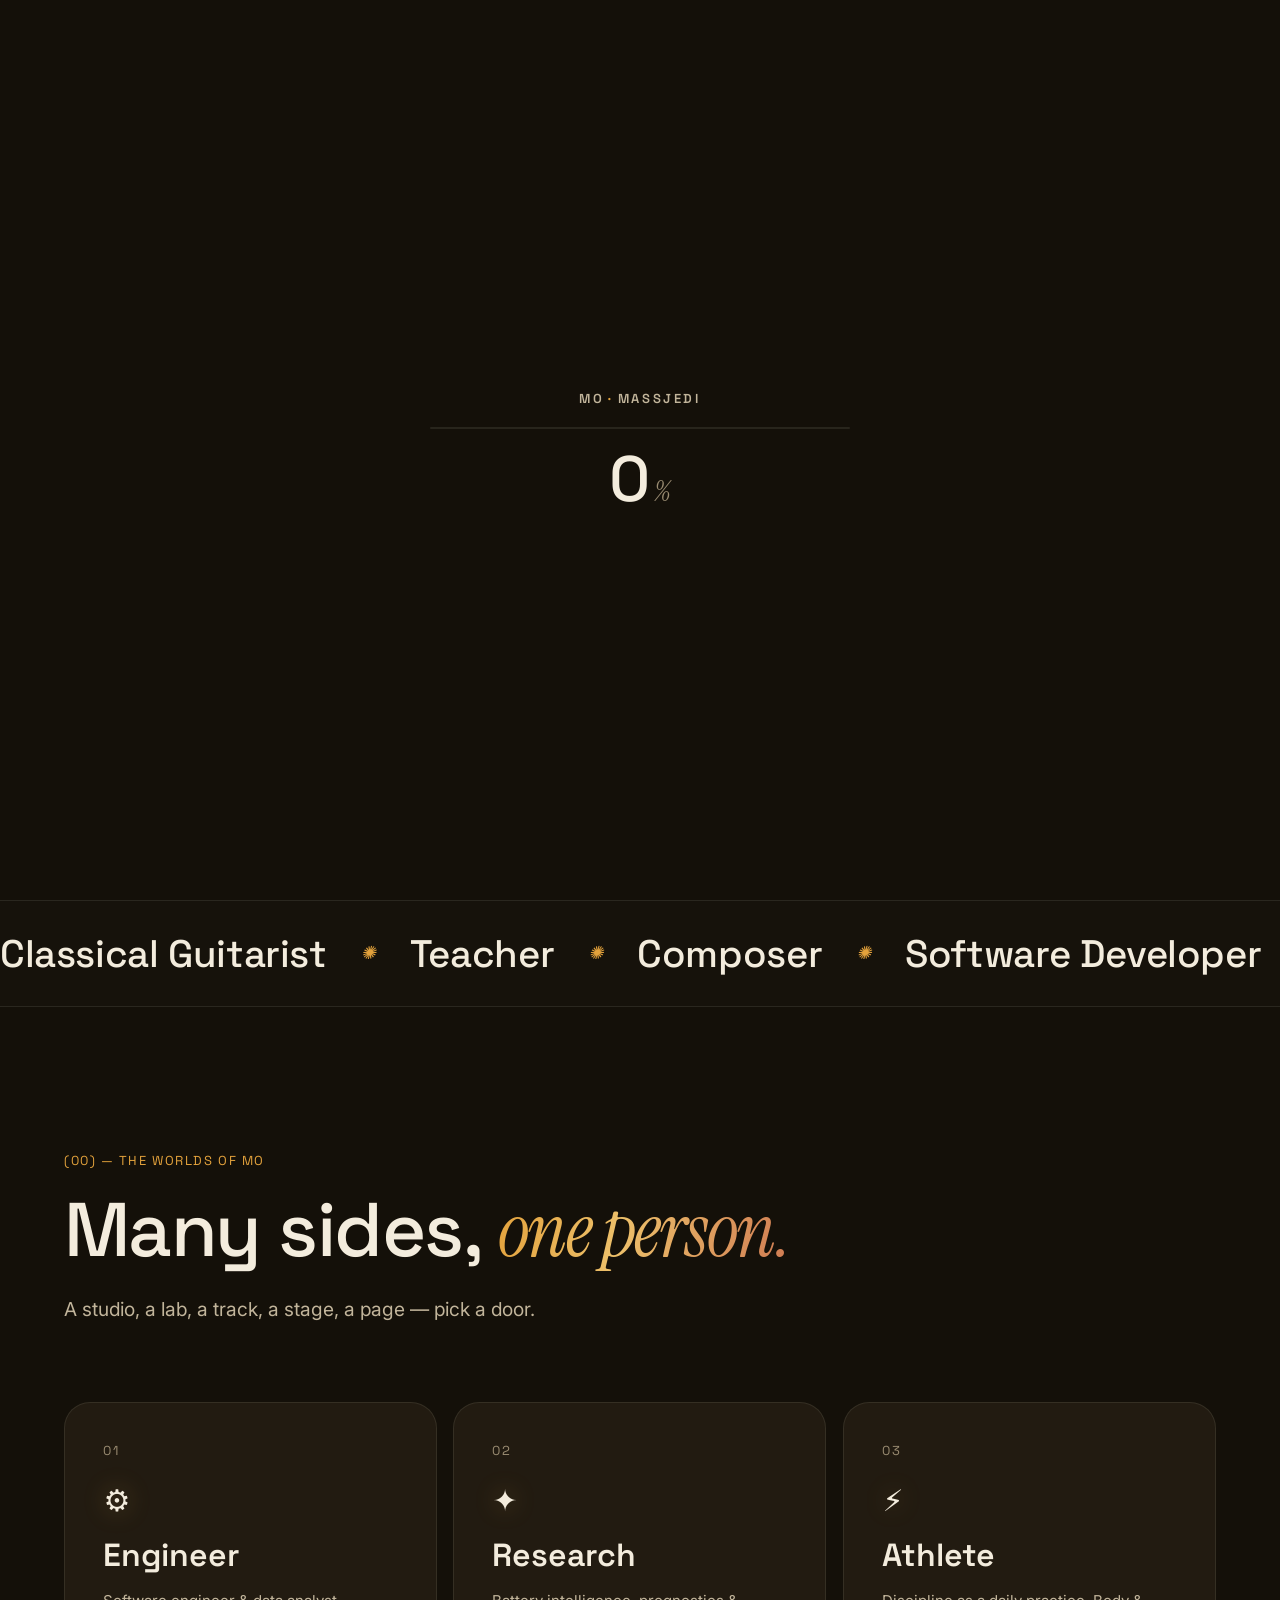
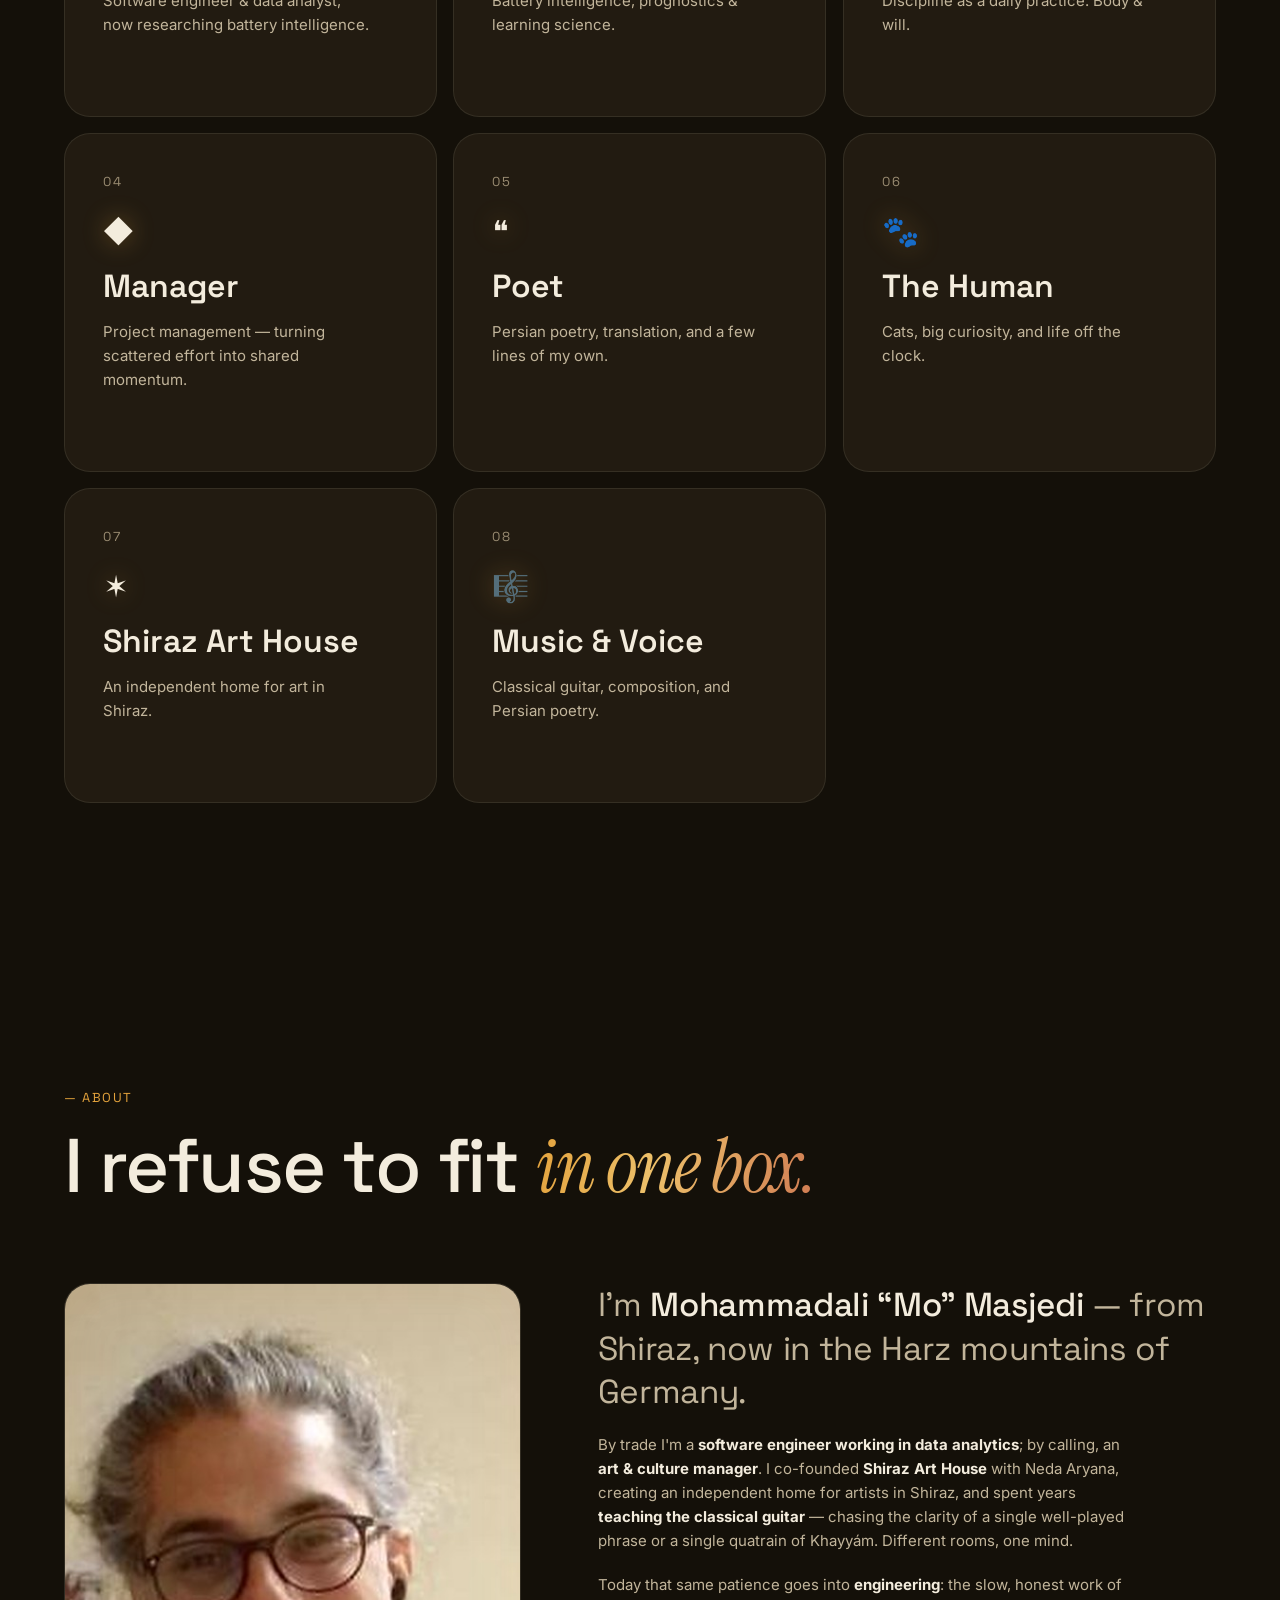
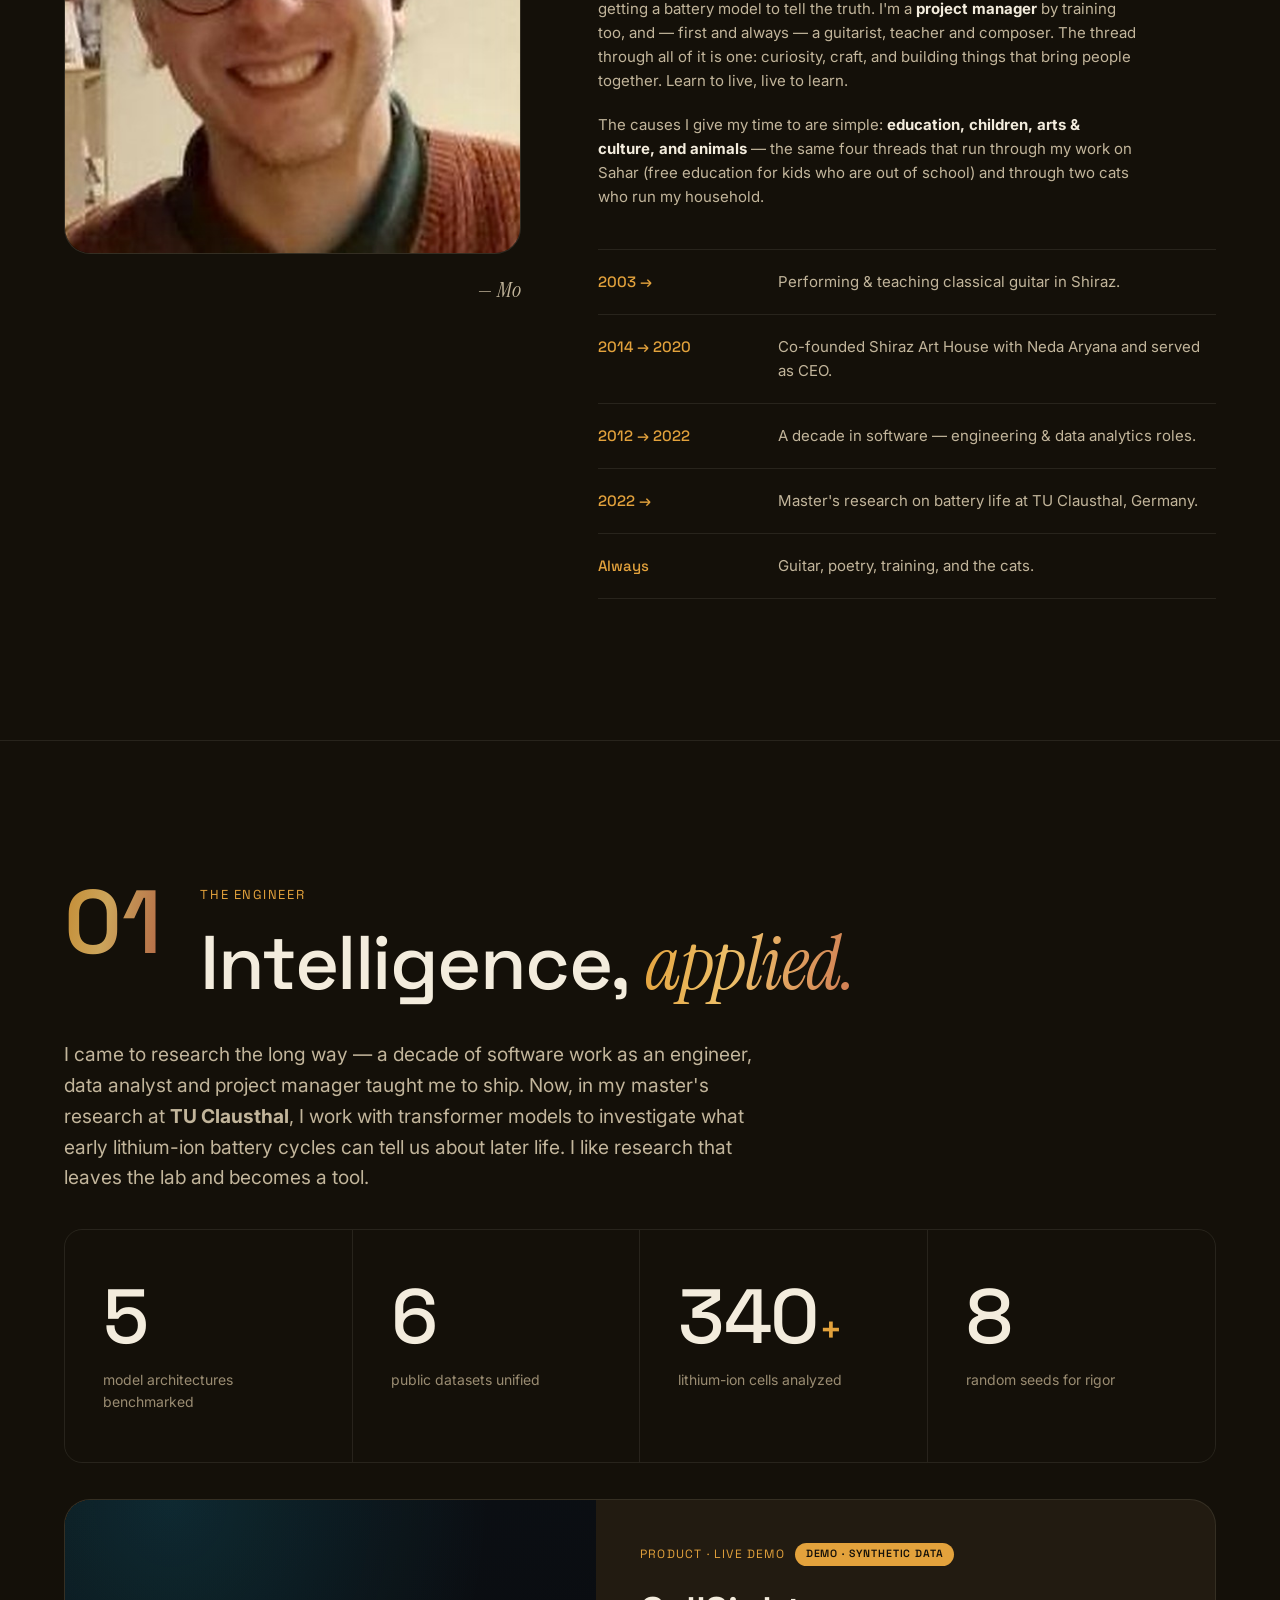
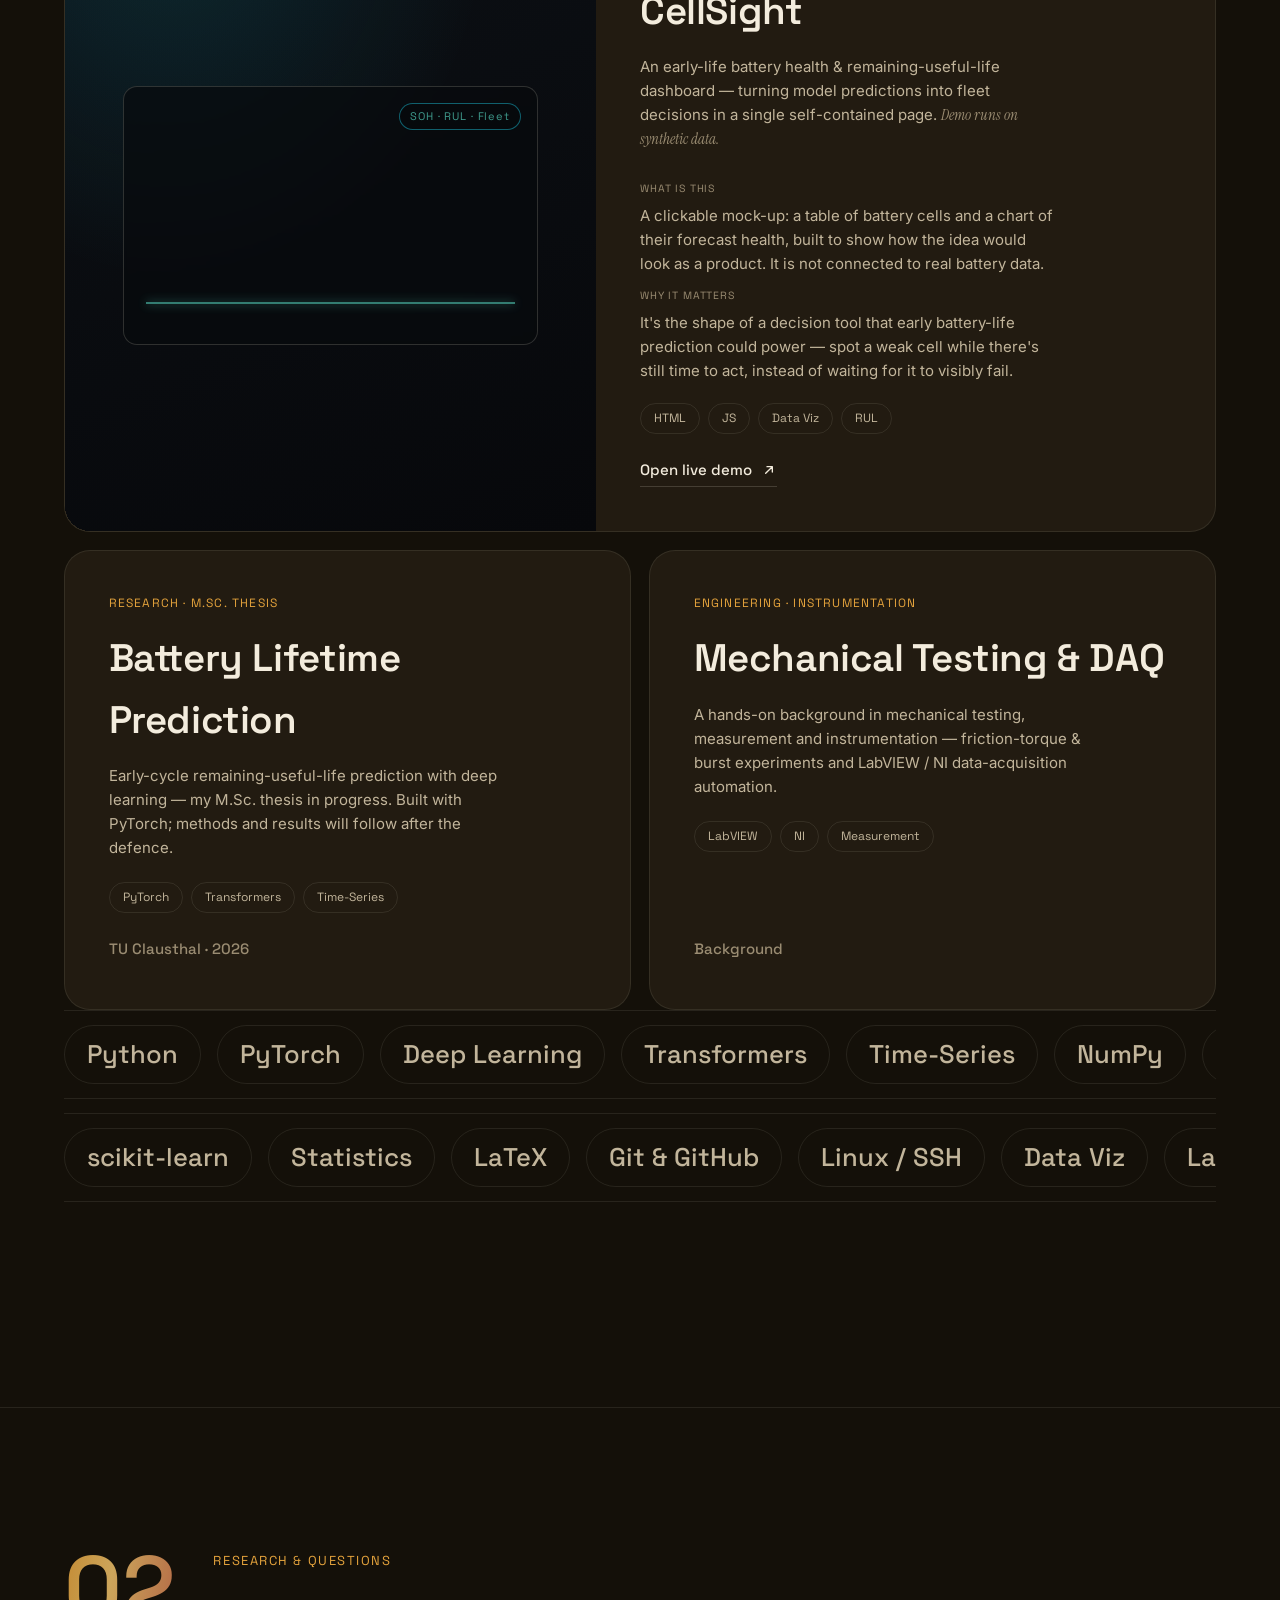
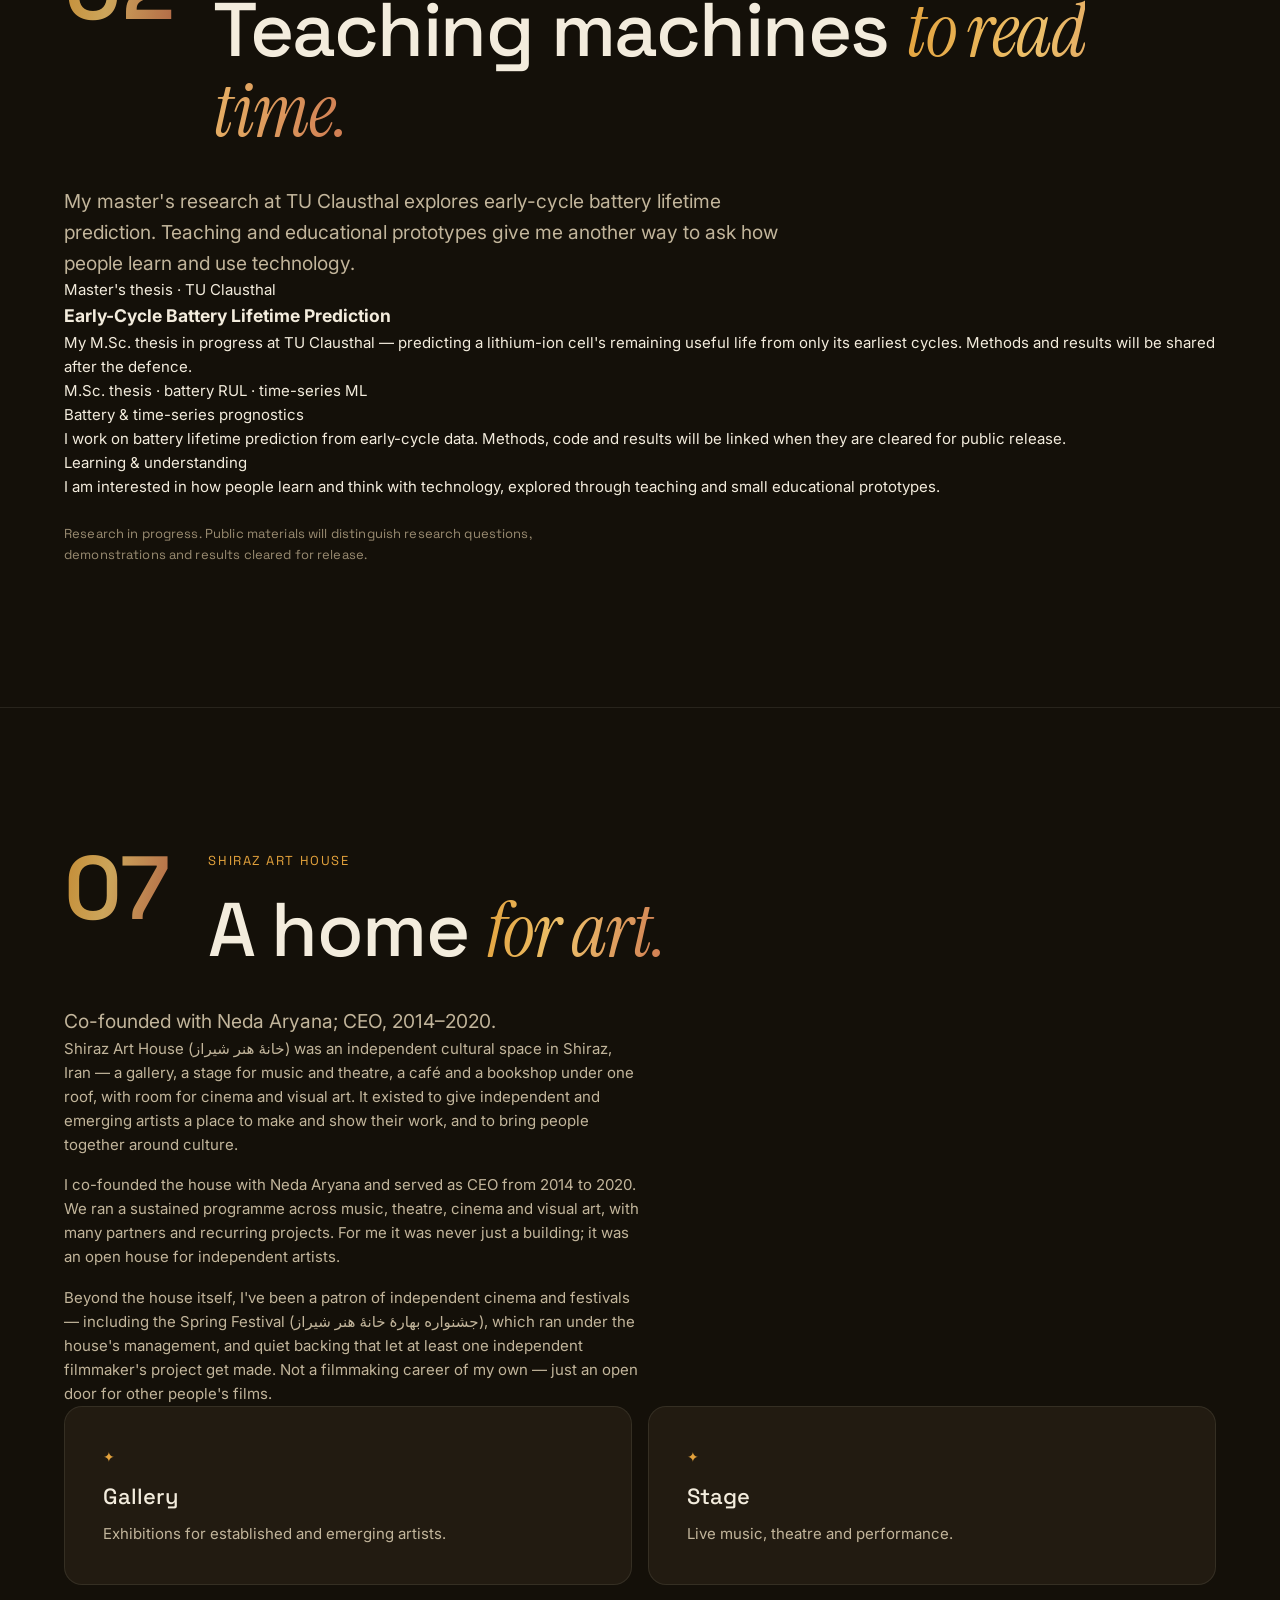
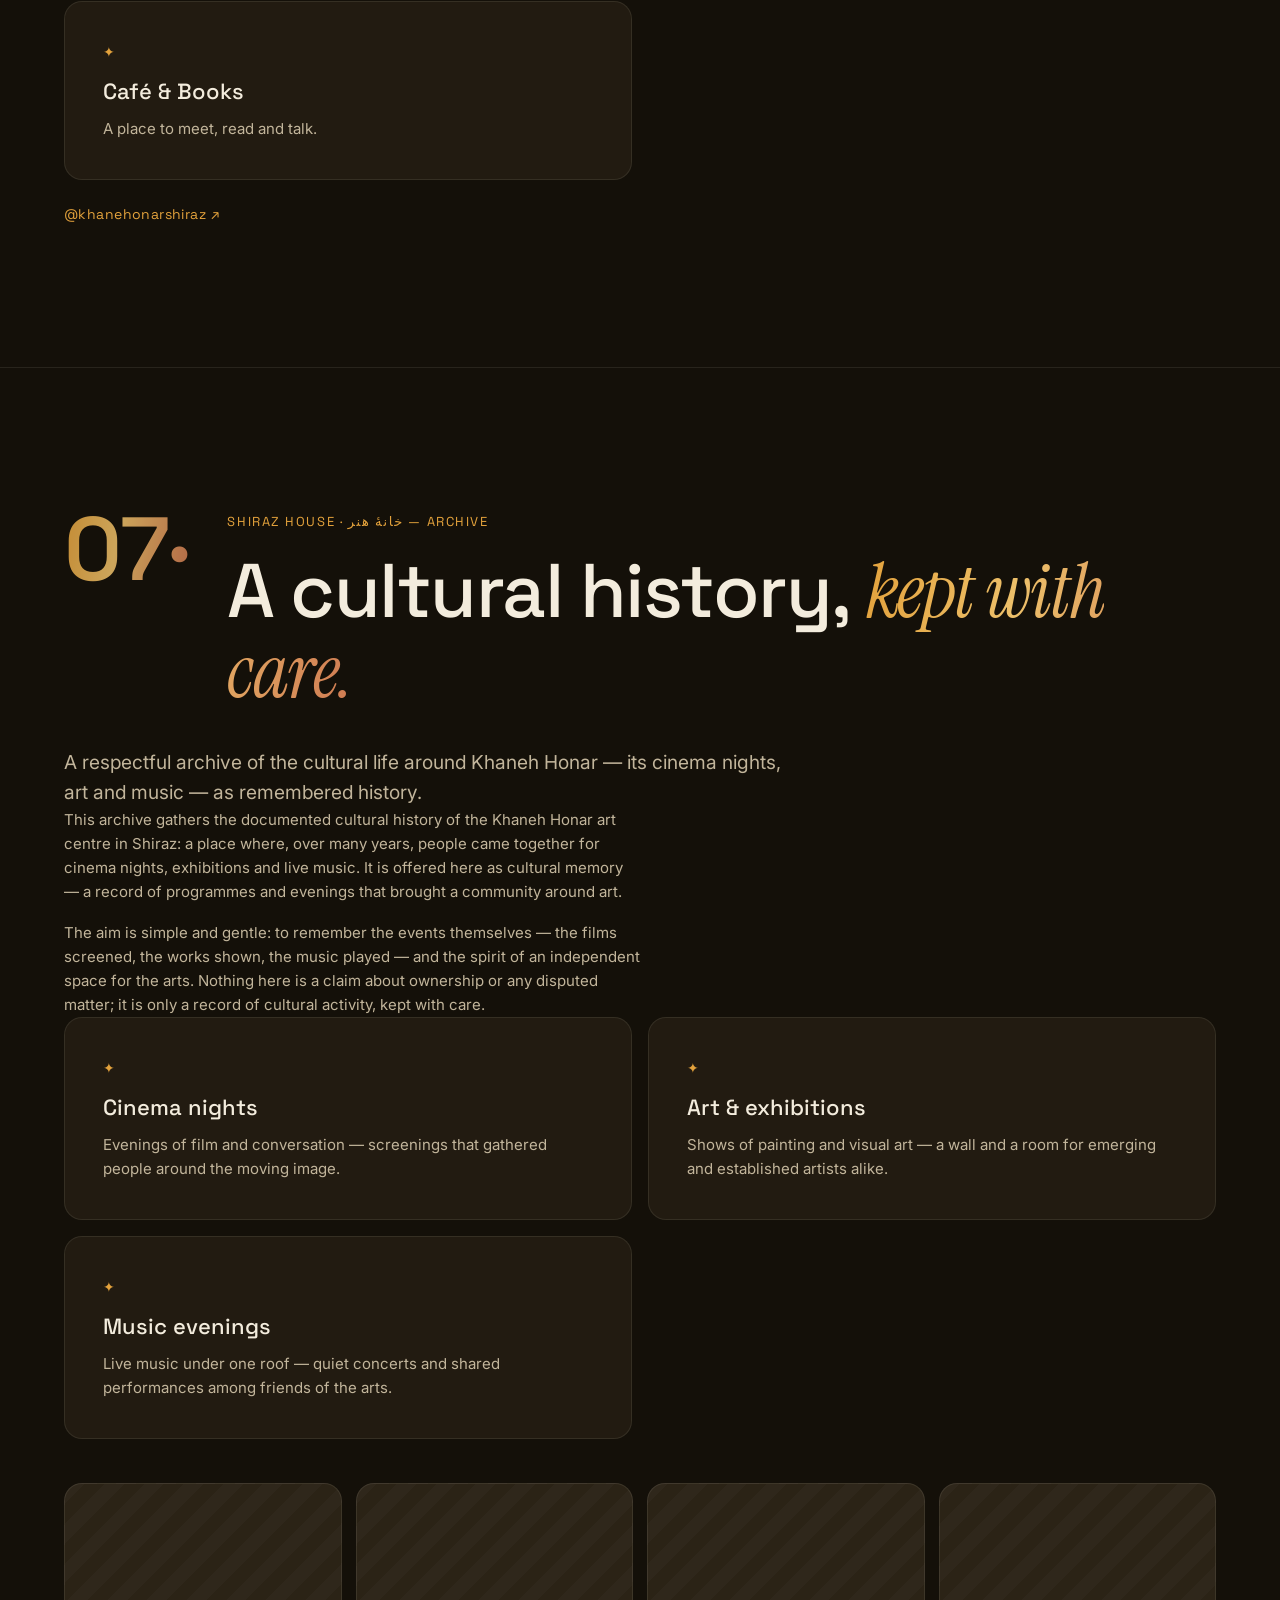
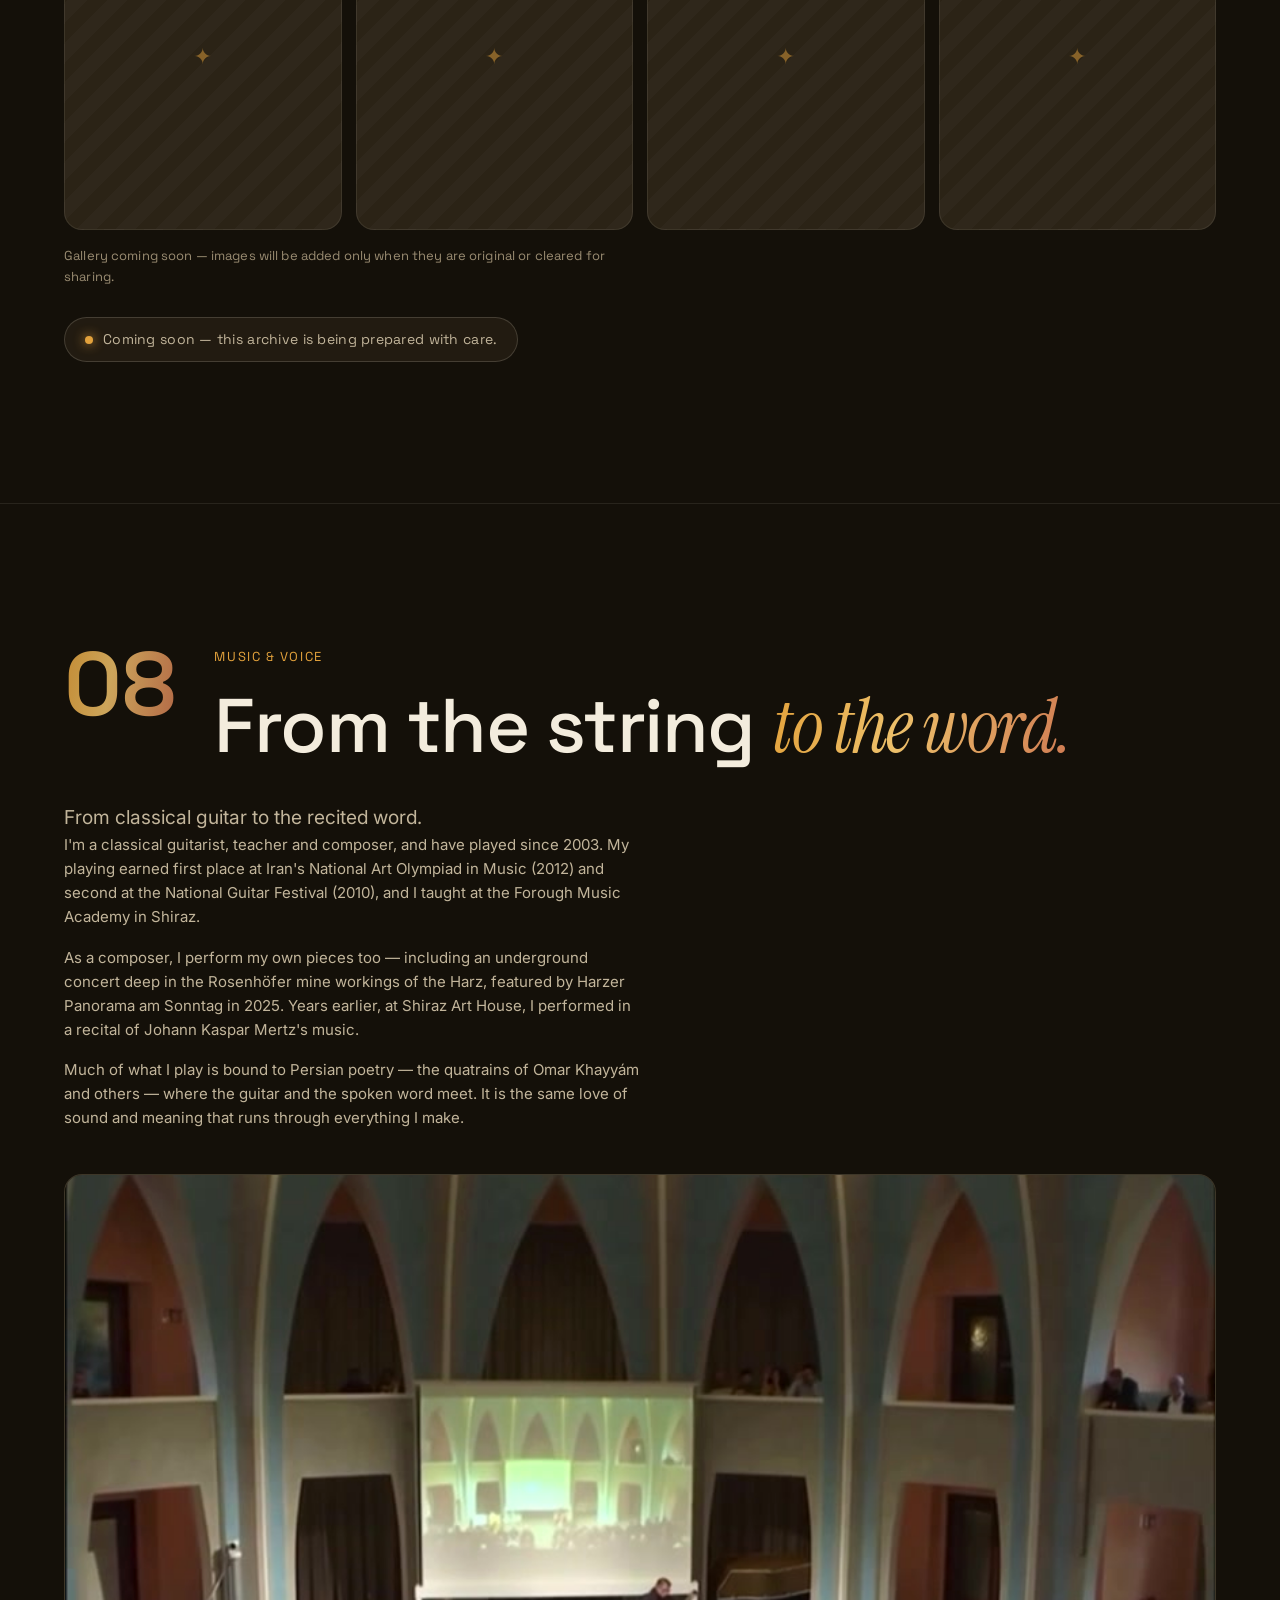
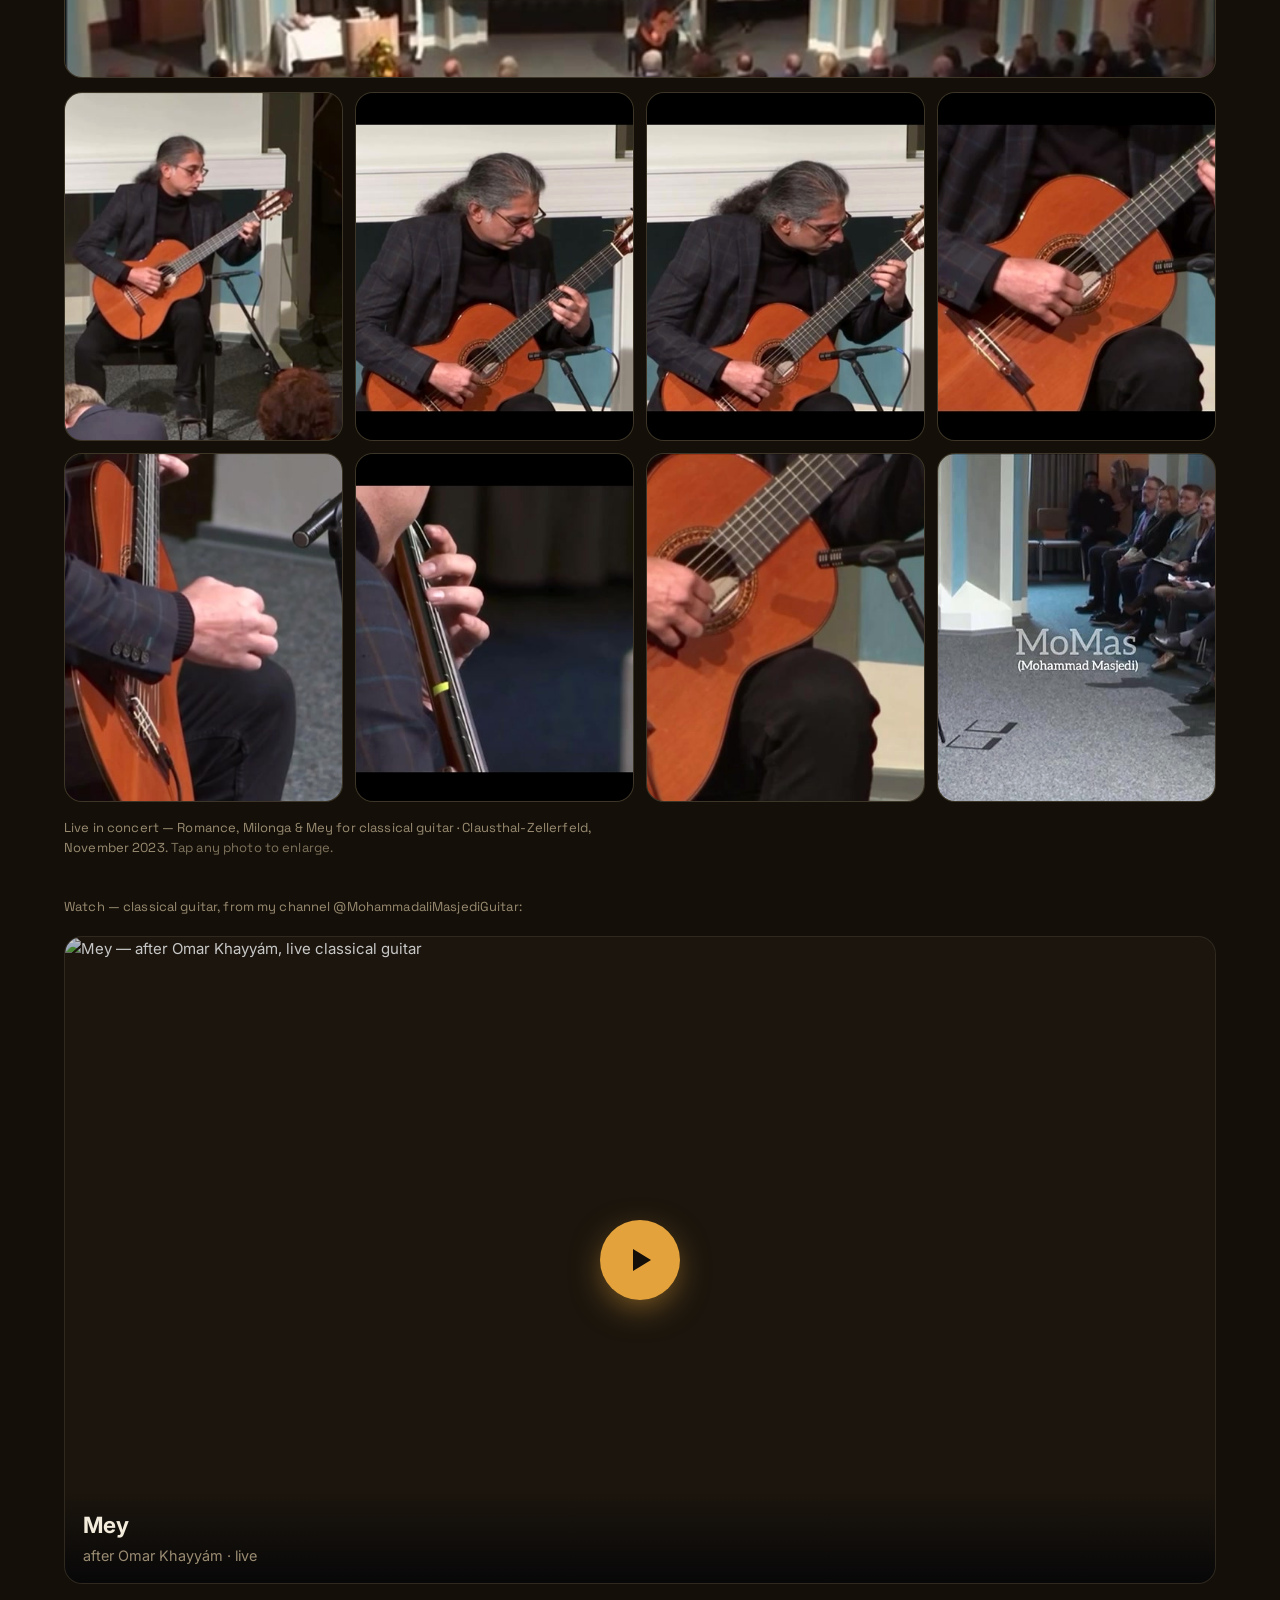
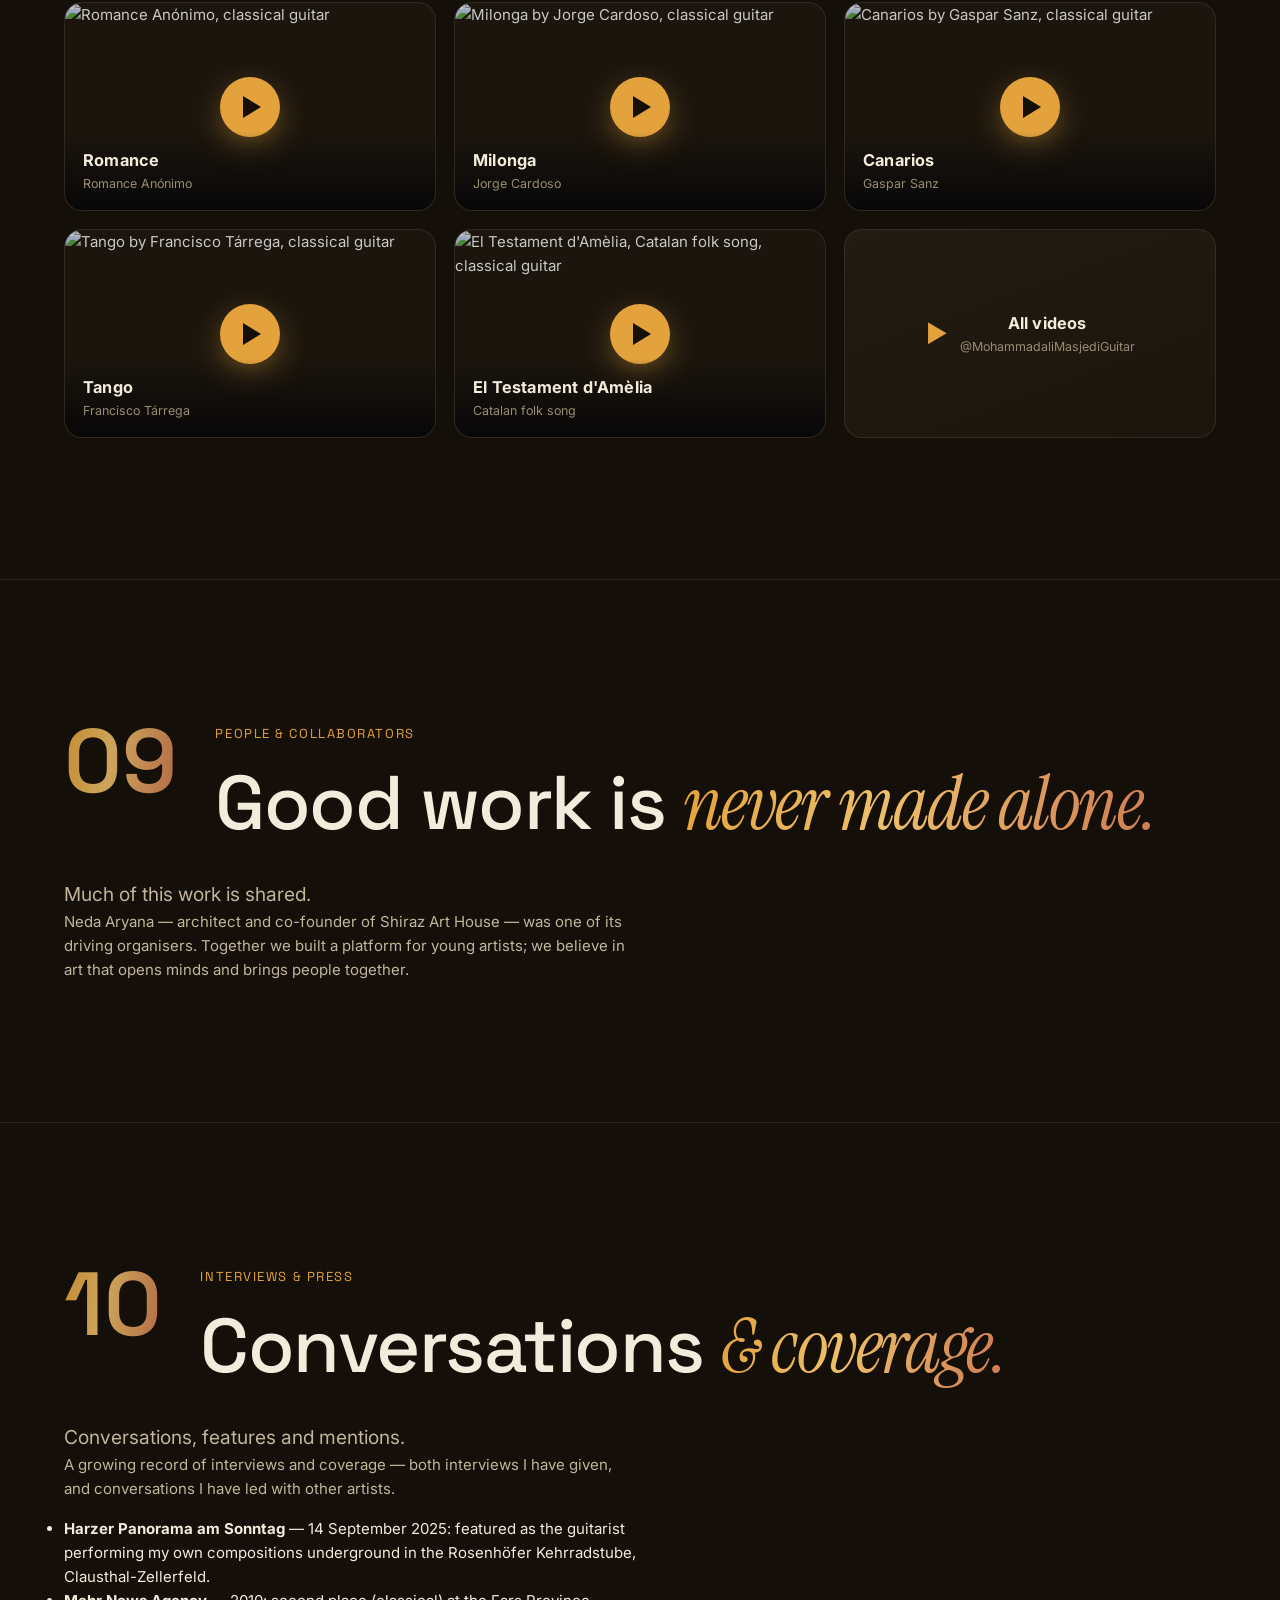
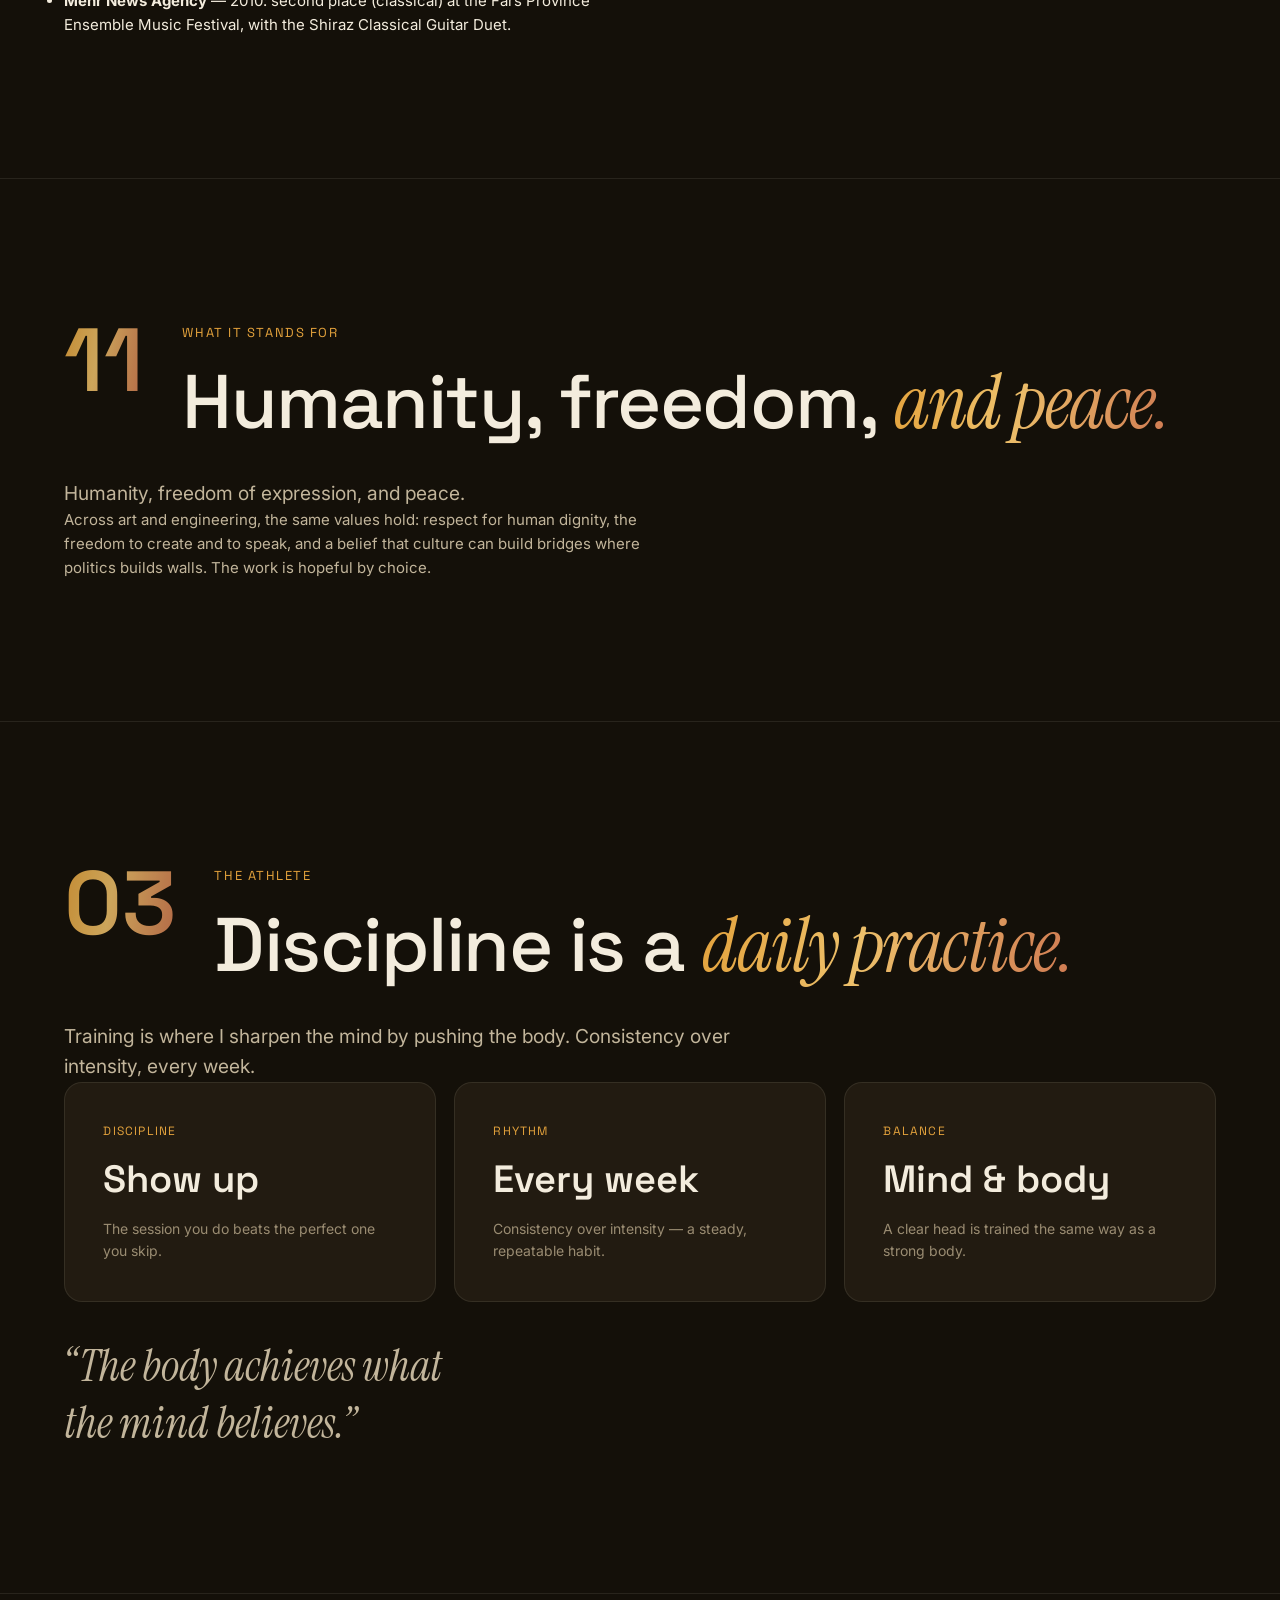
==== commit 4312244c: "Merge e7bfb72127015f77b01cc6b8732be99205d56136 into fc75836586f1734de85ed1b3c878e26880034a9b" ====
--- a/index.html
+++ b/index.html
@@ -15,12 +15,12 @@
   <meta property="og:title" content="Mohammadali Masjedi (Mo · MassJedi) — One mind, many lives" />
   <meta property="og:description" content="Mohammadali Masjedi — classical guitarist &amp; composer, engineer, manager, poet — and devoted staff to his cats, Memo &amp; Jupiter." />
   <meta property="og:image" content="https://mohammadalimasjedi-source.github.io/Personal-Portfolio/assets/img/og.png" />
-  <meta property="og:url" content="https://mohammadalimasjedi-source.github.io/Personal-Portfolio/" />
+  <meta property="og:url" content="https://mo-masjedi-launch-review.spicycrown34.chatgpt.site/" />
   <meta name="twitter:card" content="summary_large_image" />
   <meta name="twitter:title" content="Mohammadali Masjedi (Mo · MassJedi) — One mind, many lives" />
   <meta name="twitter:description" content="Mohammadali Masjedi — classical guitarist &amp; composer, engineer, manager, poet — and devoted staff to his cats, Memo &amp; Jupiter." />
   <meta name="twitter:image" content="https://mohammadalimasjedi-source.github.io/Personal-Portfolio/assets/img/og.png" />
-  <link rel="canonical" href="https://mohammadalimasjedi-source.github.io/Personal-Portfolio/" />
+  <link rel="canonical" href="https://mo-masjedi-launch-review.spicycrown34.chatgpt.site/" />
 
   <link rel="icon" href="data:image/svg+xml,%3Csvg xmlns='http://www.w3.org/2000/svg' viewBox='0 0 64 64'%3E%3Crect width='64' height='64' rx='14' fill='%23141009'/%3E%3Cpath d='M36 8 L20 36 H31 L28 56 L46 26 H34 Z' fill='%23e3a23c'/%3E%3C/svg%3E" />
 
@@ -42,7 +42,7 @@
   {
     "@context": "https://schema.org",
     "@type": "Person",
-    "@id": "https://mohammadalimasjedi-source.github.io/Personal-Portfolio/#person",
+    "@id": "https://mo-masjedi-launch-review.spicycrown34.chatgpt.site/#person",
     "name": "Mohammadali Masjedi",
     "alternateName": [
       "Mohammad Ali Masjedi",
@@ -66,9 +66,10 @@
       "AI/ML Researcher"
     ],
     "description": "Classical guitarist, teacher and composer; software engineer and AI/ML researcher working on interpretable early-cycle lithium-ion battery lifetime prediction.",
-    "url": "https://mohammadalimasjedi-source.github.io/Personal-Portfolio/",
+    "url": "https://mo-masjedi-launch-review.spicycrown34.chatgpt.site/about/",
     "image": "https://mohammadalimasjedi-source.github.io/Personal-Portfolio/assets/img/og.png",
     "email": "mailto:mohammadalimasjedi@gmail.com",
+    "alumniOf": { "@type": "CollegeOrUniversity", "name": "Technische Universität Clausthal", "url": "https://www.tu-clausthal.de/" },
     "affiliation": { "@type": "CollegeOrUniversity", "name": "Technische Universität Clausthal", "url": "https://www.tu-clausthal.de/" },
     "knowsLanguage": ["fa", "en", "de"],
     "knowsAbout": [
@@ -98,12 +99,12 @@
   {
     "@context": "https://schema.org",
     "@type": "WebSite",
-    "@id": "https://mohammadalimasjedi-source.github.io/Personal-Portfolio/#website",
-    "url": "https://mohammadalimasjedi-source.github.io/Personal-Portfolio/",
+    "@id": "https://mo-masjedi-launch-review.spicycrown34.chatgpt.site/#website",
+    "url": "https://mo-masjedi-launch-review.spicycrown34.chatgpt.site/",
     "name": "Mo · MassJedi",
     "inLanguage": ["en", "fa", "de"],
-    "author": { "@id": "https://mohammadalimasjedi-source.github.io/Personal-Portfolio/#person" },
-    "publisher": { "@id": "https://mohammadalimasjedi-source.github.io/Personal-Portfolio/#person" }
+    "author": { "@id": "https://mo-masjedi-launch-review.spicycrown34.chatgpt.site/#person" },
+    "publisher": { "@id": "https://mo-masjedi-launch-review.spicycrown34.chatgpt.site/#person" }
   }
   </script>
 </head>
@@ -200,7 +201,7 @@
             <span data-i18n="hero.cta1">Explore my worlds</span>
             <svg viewBox="0 0 24 24" width="18" height="18"><path d="M5 12h14M13 6l6 6-6 6" fill="none" stroke="currentColor" stroke-width="2" stroke-linecap="round" stroke-linejoin="round"/></svg>
           </a>
-          <a href="#contact" class="btn btn--ghost" data-magnetic data-cursor="link"><span data-i18n="hero.cta2">Get in touch</span></a>
+          <a href="https://mo-masjedi-launch-review.spicycrown34.chatgpt.site/#connect" class="btn btn--ghost" data-magnetic data-cursor="link"><span data-i18n="hero.cta2">Current portfolio &amp; contact</span></a>
         </div>
       </div>
 
@@ -290,8 +291,8 @@
           </p>
           <p data-reveal data-i18n="about.p1">
             By trade I'm a <strong>software engineer working in data analytics</strong>; by calling, an
-            <strong>art &amp; culture manager</strong>. I directed <strong>Shiraz Art House</strong>, an
-            independent home for artists in Shiraz, and spent years <strong>teaching the classical guitar</strong> —
+            <strong>art &amp; culture manager</strong>. I co-founded <strong>Shiraz Art House</strong> with Neda Aryana,
+            creating an independent home for artists in Shiraz, and spent years <strong>teaching the classical guitar</strong> —
             chasing the clarity of a single well-played phrase or a single quatrain of Khayyám. Different rooms,
             one mind.
           </p>
@@ -308,7 +309,7 @@
           </p>
           <ul class="timeline" data-reveal>
             <li><span class="t__phase" data-i18n="about.t1.k">2003 →</span><span class="t__desc" data-i18n="about.t1.d">Performing &amp; teaching classical guitar in Shiraz.</span></li>
-            <li><span class="t__phase" data-i18n="about.t2.k">2017 → 2019</span><span class="t__desc" data-i18n="about.t2.d">Directed Shiraz Art House as its managing director; later operated by others.</span></li>
+            <li><span class="t__phase" data-i18n="about.t2.k">2014 → 2020</span><span class="t__desc" data-i18n="about.t2.d">Co-founded Shiraz Art House with Neda Aryana and served as CEO.</span></li>
             <li><span class="t__phase" data-i18n="about.t3.k">2012 → 2022</span><span class="t__desc" data-i18n="about.t3.d">A decade in software — engineering &amp; data analytics roles.</span></li>
             <li><span class="t__phase" data-i18n="about.t4.k">2022 →</span><span class="t__desc" data-i18n="about.t4.d">Master's research on battery life at TU Clausthal, Germany.</span></li>
             <li><span class="t__phase" data-i18n="about.t5.k">Always</span><span class="t__desc" data-i18n="about.t5.d">Guitar, poetry, training, and the cats.</span></li>
@@ -329,9 +330,9 @@
       <p class="section__lead" data-reveal data-i18n="eng.lead">
         I came to research the long way — a decade of software work as an engineer, data analyst
         and project manager taught me to ship.
-        Now, as a master's researcher at <strong>TU Clausthal</strong>, I teach transformers to predict a
-        lithium-ion battery's lifetime from only its earliest cycles — turning a year of testing into a
-        decision in weeks. I like research that leaves the lab and becomes a tool.
+        Now, in my master's research at <strong>TU Clausthal</strong>, I work with transformer models to
+        investigate what early lithium-ion battery cycles can tell us about later life.
+        I like research that leaves the lab and becomes a tool.
       </p>
 
       <div class="stats__grid stats__grid--inset">
@@ -407,13 +408,13 @@
       <div class="facet-head" data-reveal>
         <span class="facet-head__no">02</span>
         <div>
-          <span class="eyebrow" data-i18n="res.kicker">Research &amp; papers</span>
+          <span class="eyebrow" data-i18n="res.kicker">Research &amp; questions</span>
           <h2 class="section__title" data-i18n="res.title">Teaching machines <em>to read time.</em></h2>
         </div>
       </div>
       <p class="section__lead" data-reveal data-i18n="res.lead">
-        A master's thesis and a small portfolio of papers, all circling one question: how early can we
-        tell what a system will become? Most are battery prognostics; a few reach toward how people learn.
+        My master's research at TU Clausthal explores early-cycle battery lifetime prediction.
+        Teaching and educational prototypes give me another way to ask how people learn and use technology.
       </p>
 
       <div class="papers">
@@ -426,15 +427,15 @@
 
         <span class="papers__group" data-reveal data-i18n="res.g2">Battery &amp; time-series prognostics</span>
         <article class="paper" data-reveal data-cursor="view">
-          <p class="paper__desc" data-i18n="res.soon1">Several papers on battery and time-series prognostics are in preparation. Each will appear here — with its details — once it is published.</p>
+          <p class="paper__desc" data-i18n="res.soon1">I work on battery lifetime prediction from early-cycle data. Methods, code and results will be linked when they are cleared for public release.</p>
         </article>
 
         <span class="papers__group" data-reveal data-i18n="res.g3">Learning &amp; understanding</span>
         <article class="paper" data-reveal data-cursor="view">
-          <p class="paper__desc" data-i18n="res.soon2">Work on how people learn and think alongside AI is also in preparation, and will follow once it is public.</p>
+          <p class="paper__desc" data-i18n="res.soon2">I am interested in how people learn and think with technology, explored through teaching and small educational prototypes.</p>
         </article>
       </div>
-      <p class="sec-media__cap" data-reveal data-i18n="res.note" style="margin-top:1.6rem">A work in progress — most of this research is still unpublished. Details will appear here as each paper becomes public.</p>
+      <p class="sec-media__cap" data-reveal data-i18n="res.note" style="margin-top:1.6rem">Research in progress. Public materials will distinguish research questions, demonstrations and results cleared for release.</p>
     </section>
 
     <!-- ===================== ARTIST ===================== -->
@@ -472,10 +473,10 @@
           <h2 class="section__title" data-i18n="ah.title">A home <em>for art.</em></h2>
         </div>
       </div>
-      <p class="section__lead" data-reveal data-i18n="ah.lead">Former director and managing director of an independent house for art in Shiraz, Iran.</p>
+      <p class="section__lead" data-reveal data-i18n="ah.lead">Co-founded with Neda Aryana; CEO, 2014–2020.</p>
       <div class="sec-prose">
         <p data-reveal data-i18n="ah.p1">Shiraz Art House (خانهٔ هنر شیراز) was an independent cultural space in Shiraz, Iran — a gallery, a stage for music and theatre, a café and a bookshop under one roof, with room for cinema and visual art. It existed to give independent and emerging artists a place to make and show their work, and to bring people together around culture.</p>
-        <p data-reveal data-i18n="ah.p2">I directed the house as its managing director from 2017 to 2019. We ran a sustained programme across music, theatre, cinema and visual art, with many partners and recurring projects. For me it was never just a building; it was an open house for independent artists. It was later operated by others.</p>
+        <p data-reveal data-i18n="ah.p2">I co-founded the house with Neda Aryana and served as CEO from 2014 to 2020. We ran a sustained programme across music, theatre, cinema and visual art, with many partners and recurring projects. For me it was never just a building; it was an open house for independent artists.</p>
         <p data-reveal data-i18n="ah.p3">Beyond the house itself, I've been a patron of independent cinema and festivals — including the Spring Festival (جشنواره بهارهٔ خانهٔ هنر شیراز), which ran under the house's management, and quiet backing that let at least one independent filmmaker's project get made. Not a filmmaking career of my own — just an open door for other people's films.</p>
       </div>
       <div class="principles">
@@ -575,7 +576,7 @@
         <p class="sec-media__cap" style="margin-bottom:1.1rem" data-i18n="mus.watch">Watch — classical guitar, from my channel <em>@MohammadaliMasjediGuitar</em>:</p>
         <div class="vgallery">
           <button class="vid vid--hero" type="button" data-yt="UN2HLqgAzD4" data-reveal aria-label="Play: Mey — after Omar Khayyám, live">
-            <img class="vid__thumb" src="https://i.ytimg.com/vi/UN2HLqgAzD4/hqdefault.jpg" alt="Mey — after Omar Khayyám, live classical guitar" loading="lazy" decoding="async" />
+            <img class="vid__thumb" src="https://i.ytimg.com/vi/UN2HLqgAzD4/maxresdefault.jpg" onerror="this.onerror=null;this.src='https://i.ytimg.com/vi/UN2HLqgAzD4/hqdefault.jpg'" alt="Mey — after Omar Khayyám, live classical guitar" loading="lazy" decoding="async" />
             <span class="vid__play" aria-hidden="true"></span>
             <span class="vid__meta"><span class="vid__name">Mey</span><span class="vid__handle" data-i18n="vid.mey">after Omar Khayyám · live</span></span>
           </button>
@@ -602,7 +603,7 @@
       </div>
       <p class="section__lead" data-reveal data-i18n="col.lead">Much of this work is shared.</p>
       <div class="sec-prose">
-        <p data-reveal data-i18n="col.p1">Neda Aryana — architect and a member of Shiraz Art House's board — was one of its driving organisers. Together we built a platform for young artists; we believe in art that opens minds and brings people together.</p>
+        <p data-reveal data-i18n="col.p1">Neda Aryana — architect and co-founder of Shiraz Art House — was one of its driving organisers. Together we built a platform for young artists; we believe in art that opens minds and brings people together.</p>
       </div>
     </section>
 
@@ -851,7 +852,7 @@
           <div class="fstat"><span class="fstat__num" data-to="3">0</span><span class="fstat__lbl" data-i18n="stat.lang">languages · فا · EN · DE</span></div>
           <div class="fstat"><span class="fstat__num" data-to="7" data-suffix="+">0</span><span class="fstat__lbl" data-i18n="stat.lives">lives, one mind</span></div>
           <div class="fstat"><span class="fstat__num" data-to="6" data-suffix="+ yrs" data-i18n-suffix="stat.arthouse.sfx">0</span><span class="fstat__lbl" data-i18n="stat.arthouse">building an art house</span></div>
-          <div class="fstat"><span class="fstat__num" data-to="10" data-suffix="+">0</span><span class="fstat__lbl" data-i18n="stat.papers">research papers</span></div>
+          <div class="fstat"><span class="fstat__num" data-i18n="stat.research.status">Ongoing</span><span class="fstat__lbl" data-i18n="stat.research">master’s research</span></div>
         </div>
       </div>
 
@@ -927,7 +928,7 @@
 
   <script src="https://cdn.jsdelivr.net/npm/@studio-freight/lenis@1.0.42/dist/lenis.min.js"></script>
   <!-- i18n must load BEFORE main.js so text is translated before it gets animated/split -->
-  <script src="js/i18n.js?v=19"></script>
+  <script src="js/i18n.js?v=20"></script>
   <script src="js/main.js?v=11"></script>
   <script src="js/polish.js?v=6"></script>
   <script src="js/support.js?v=1"></script>
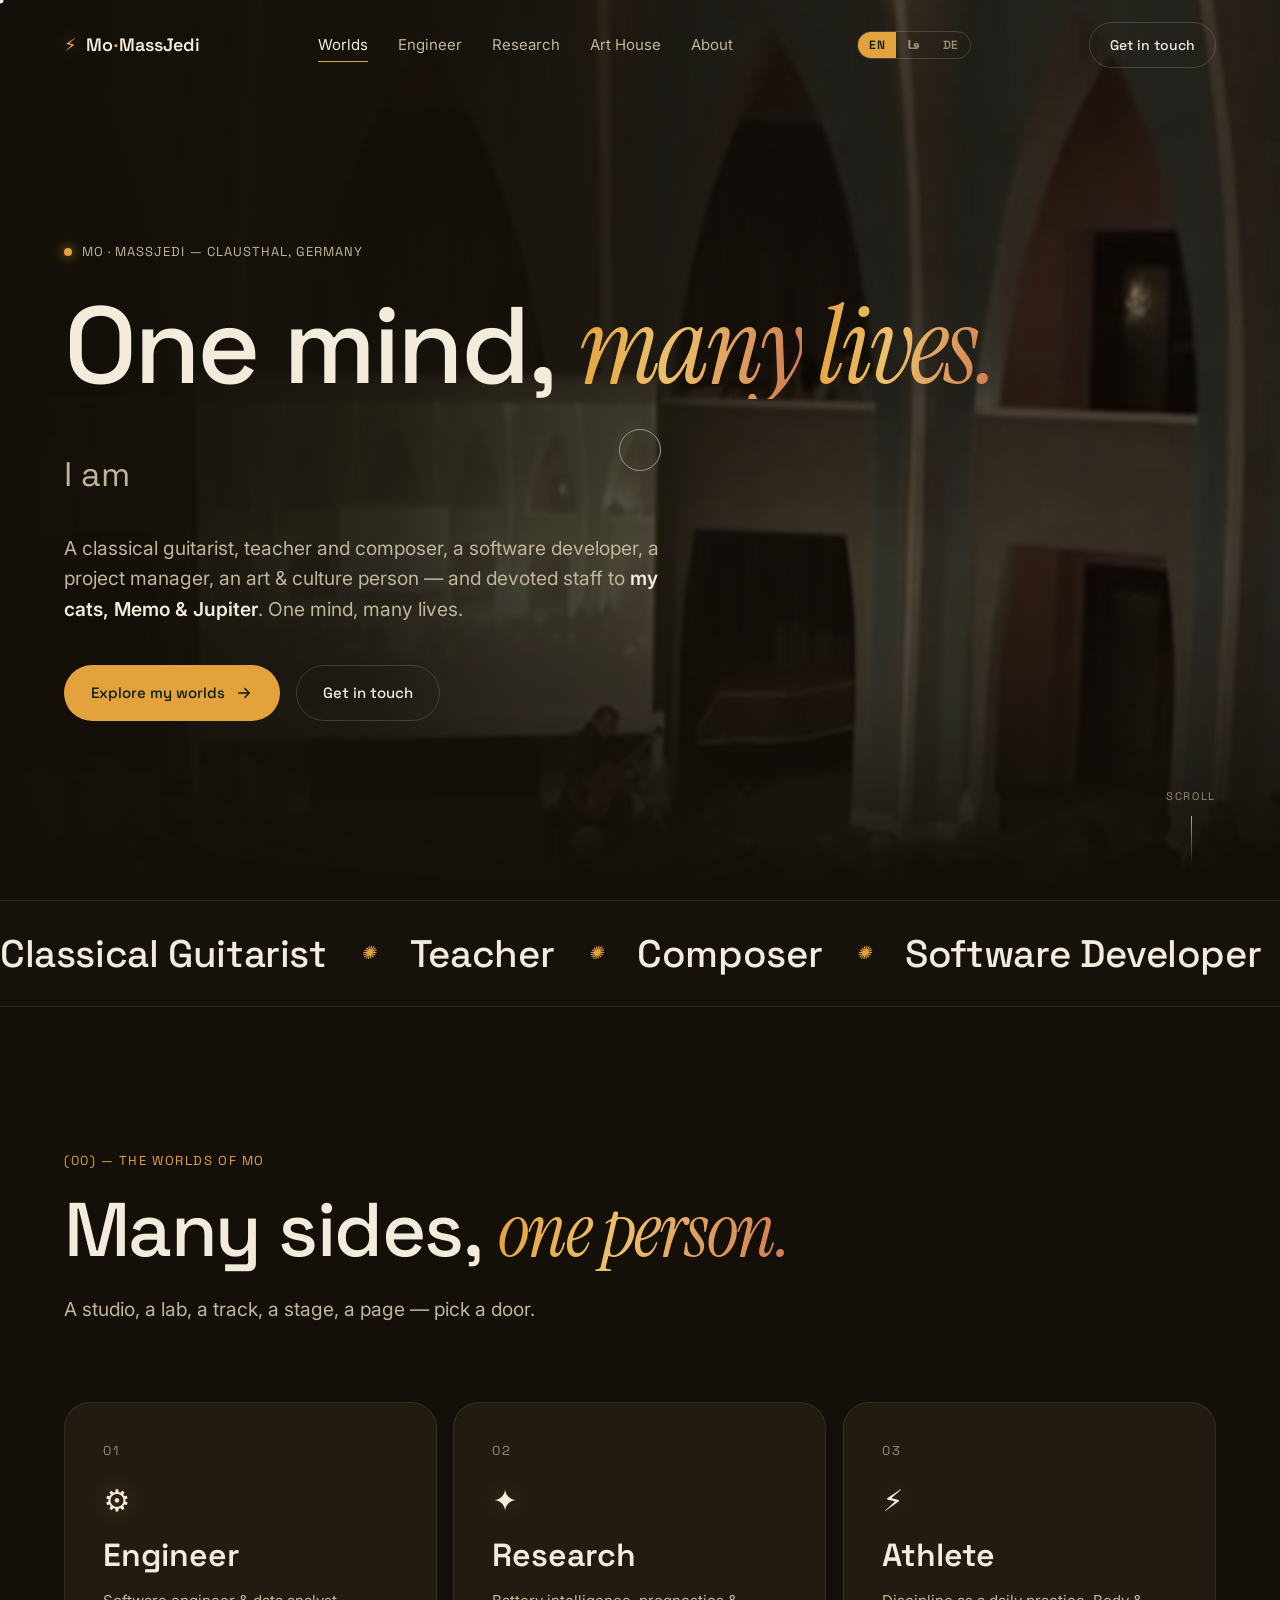
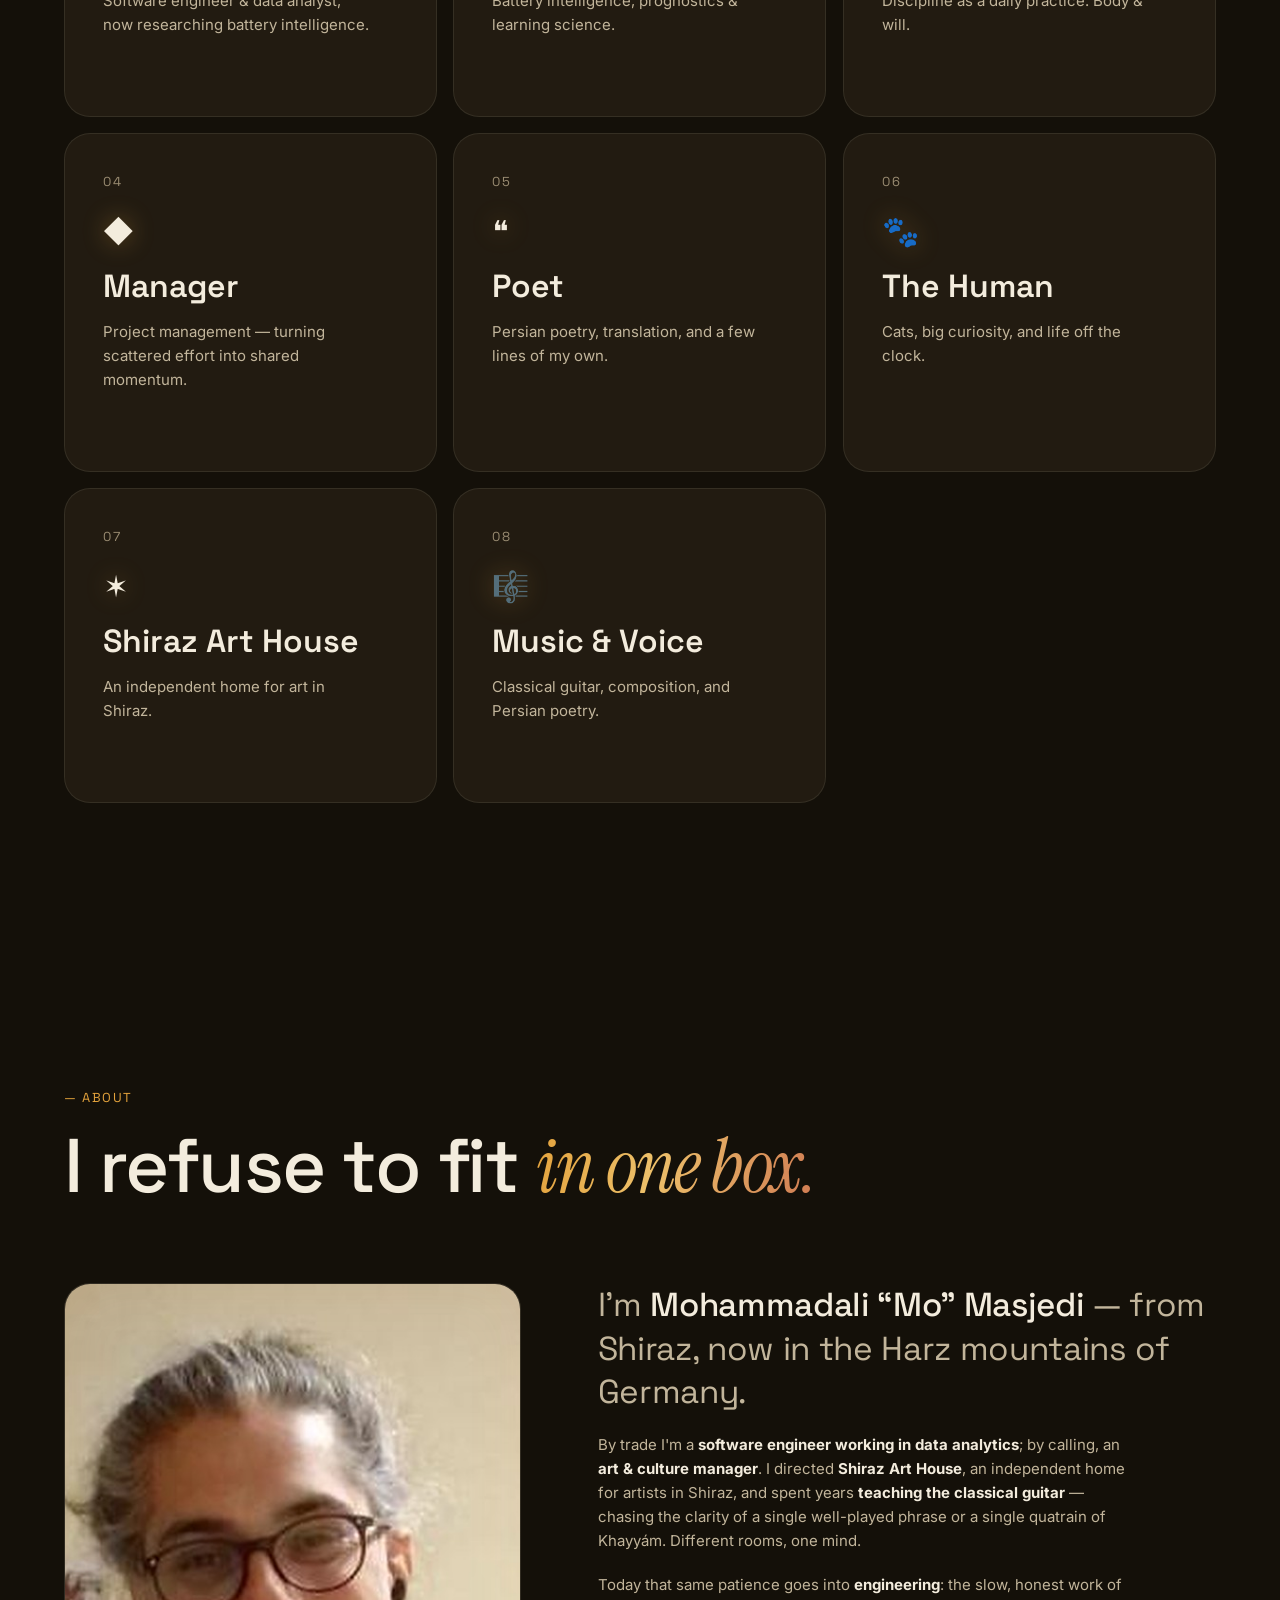
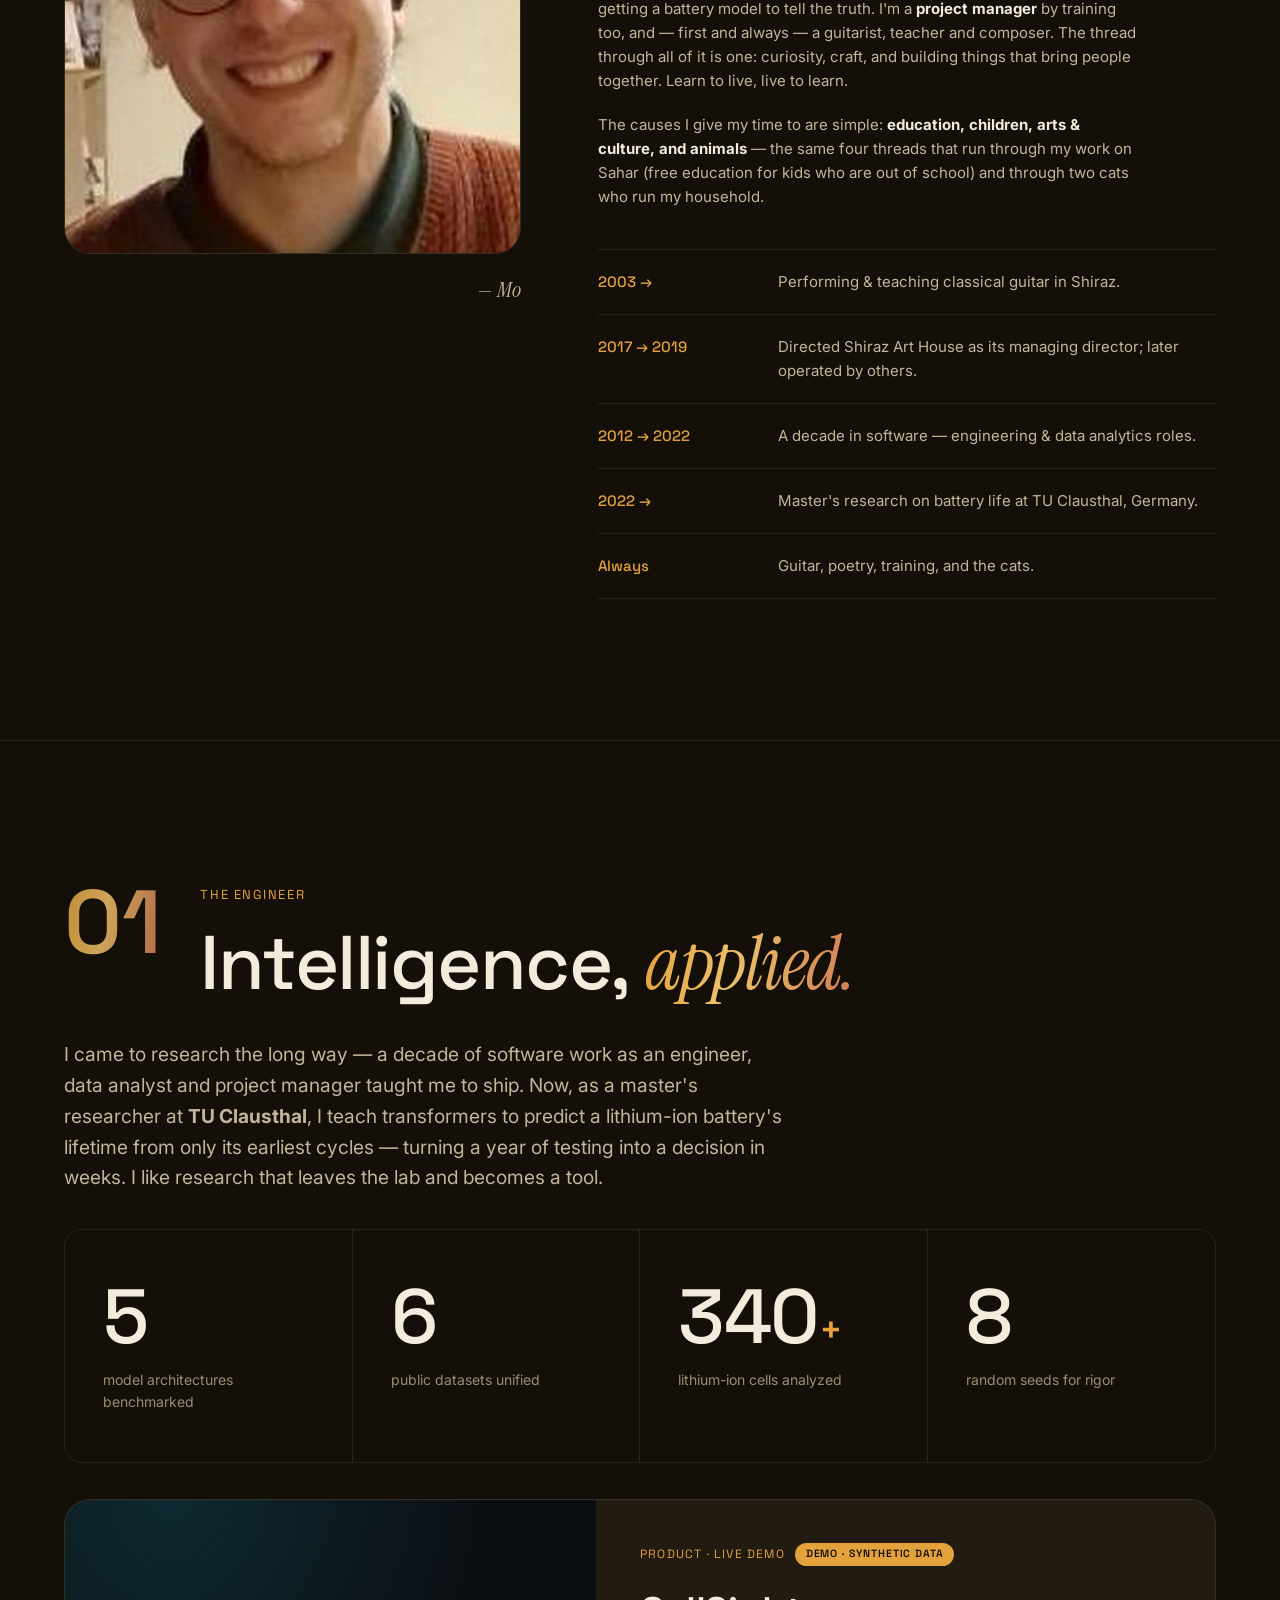
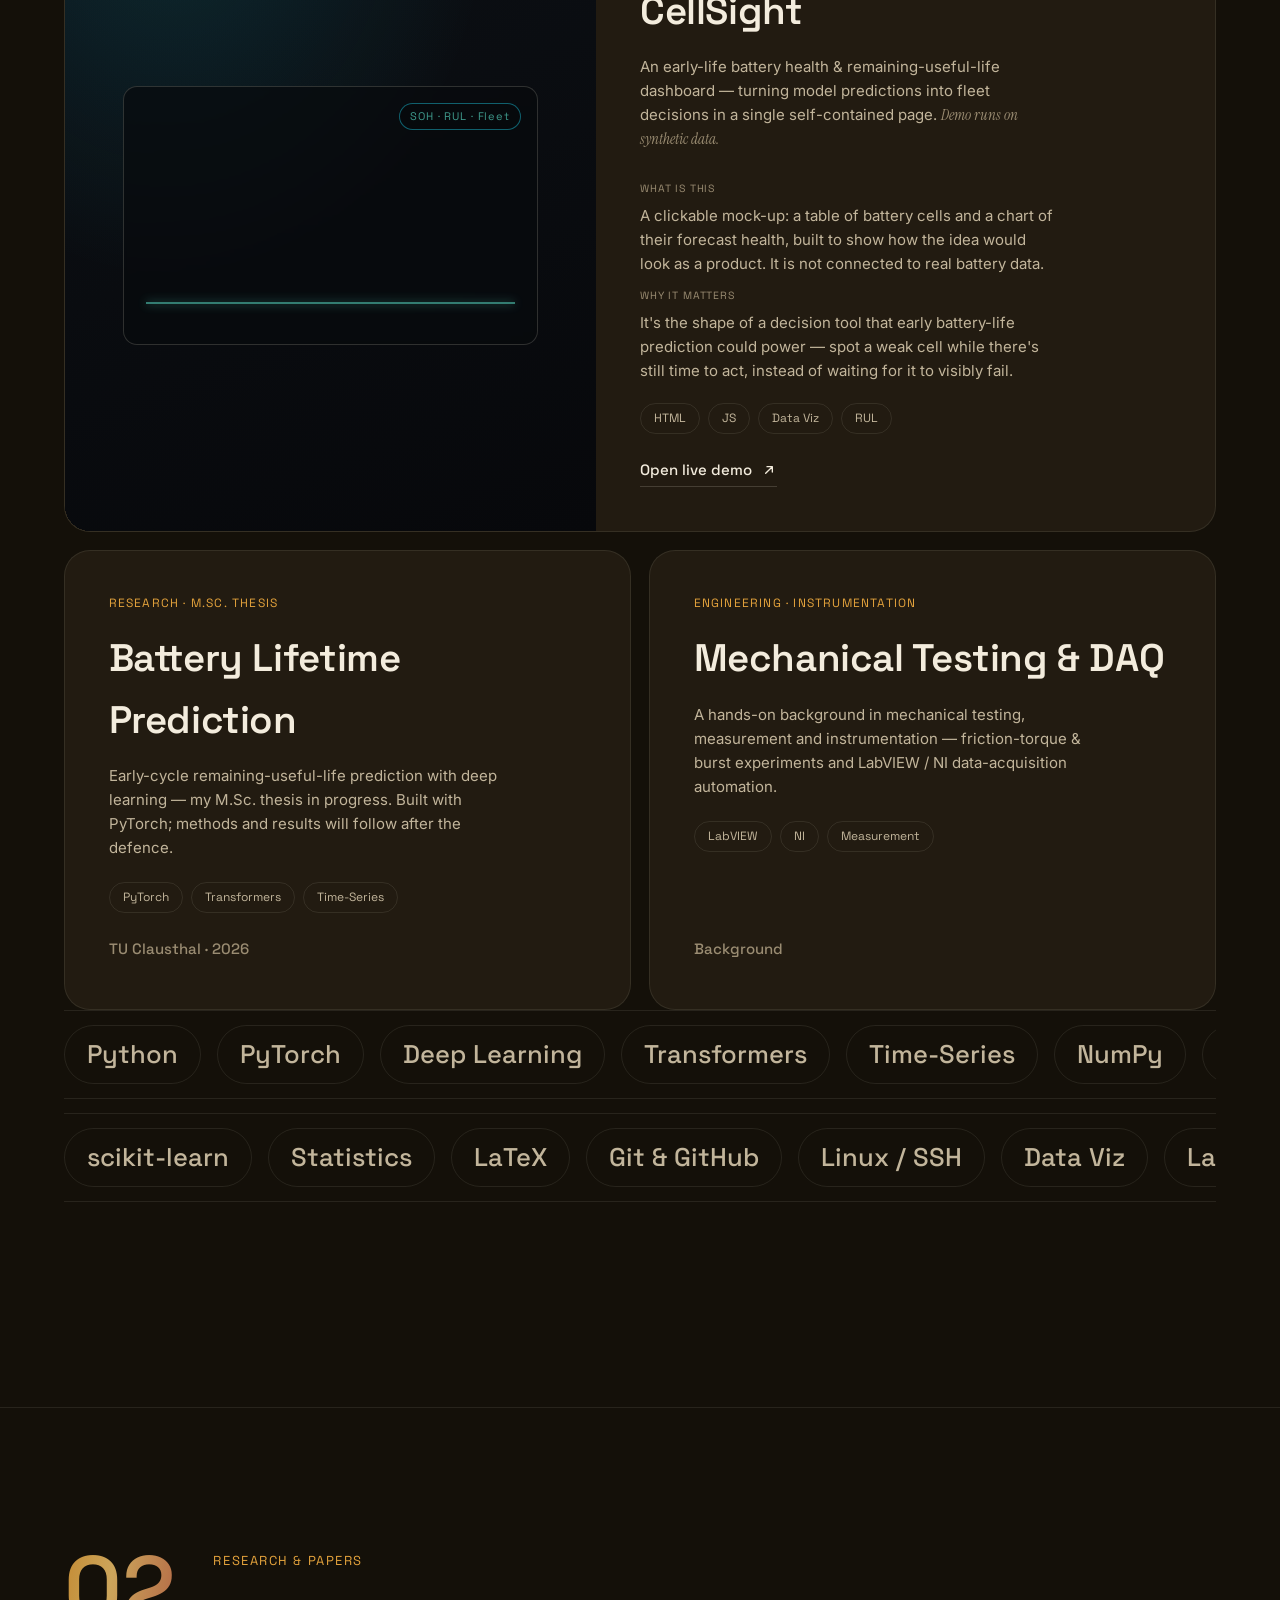
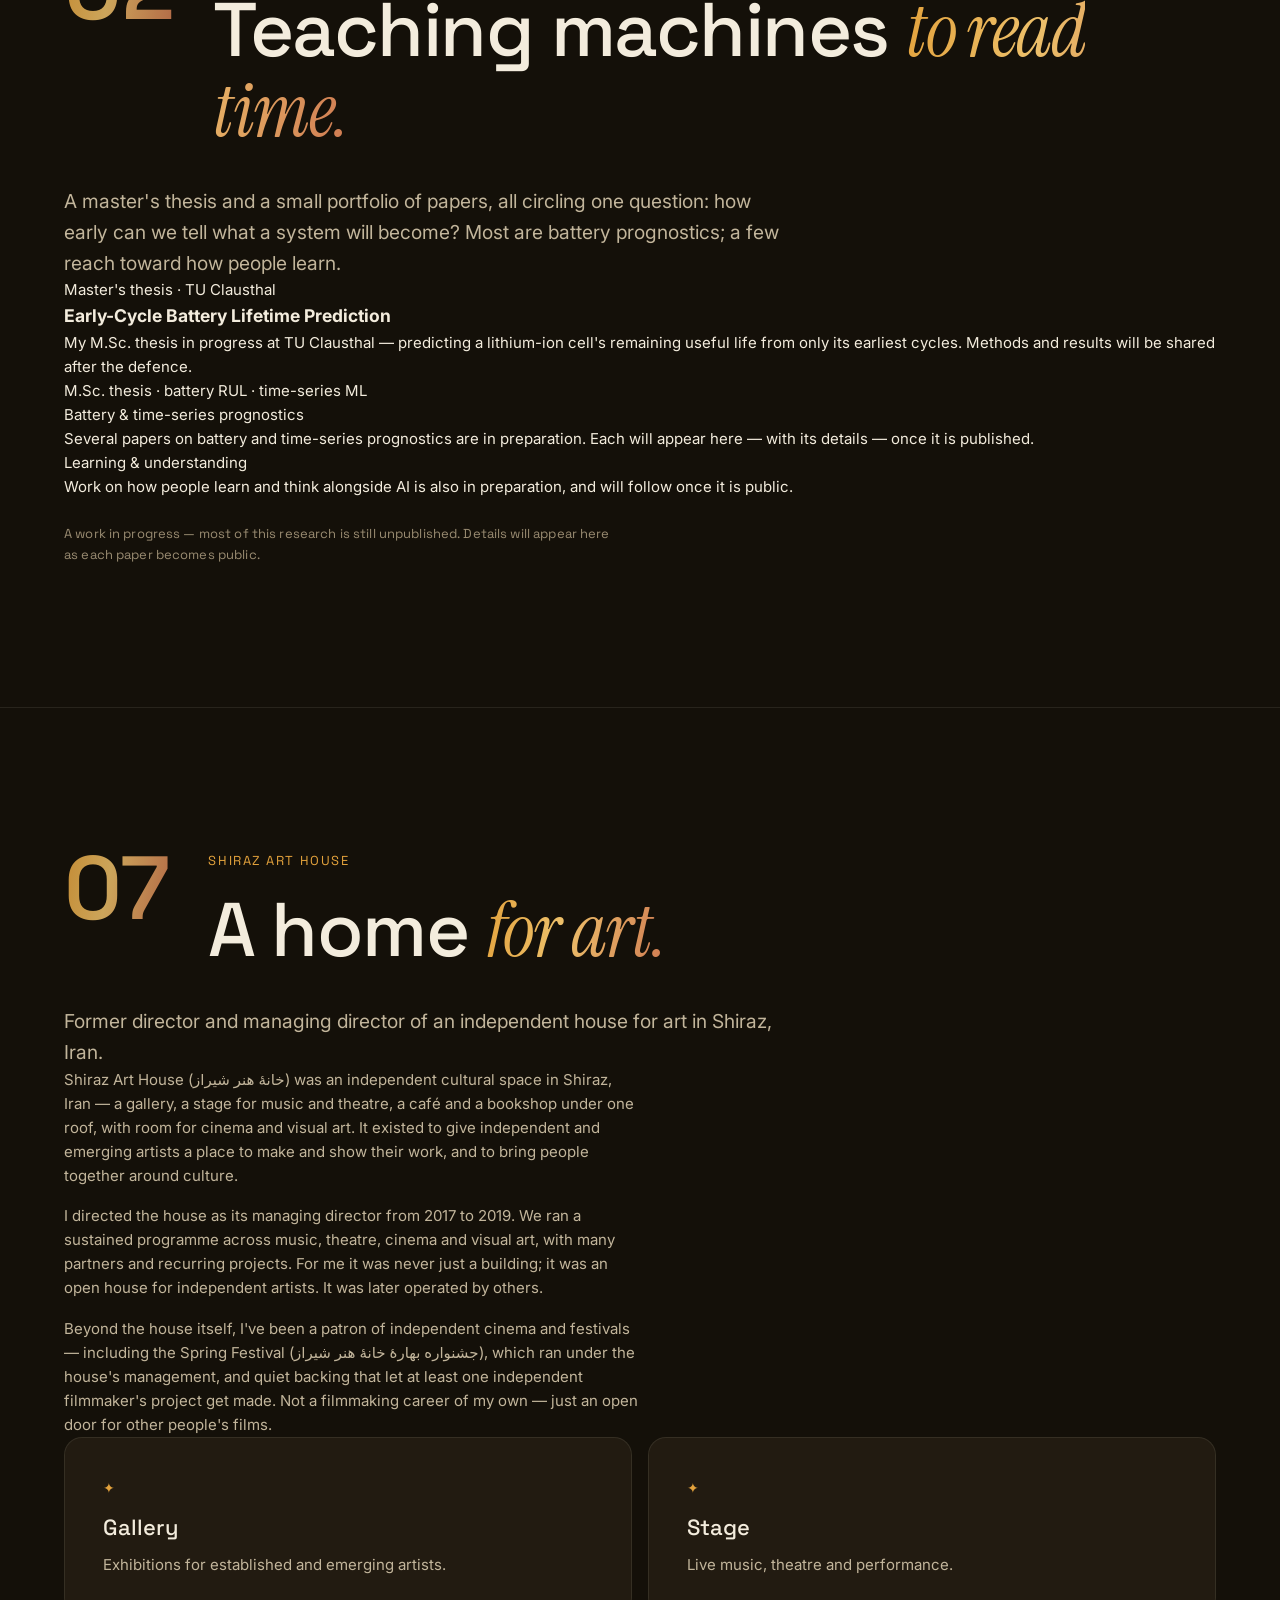
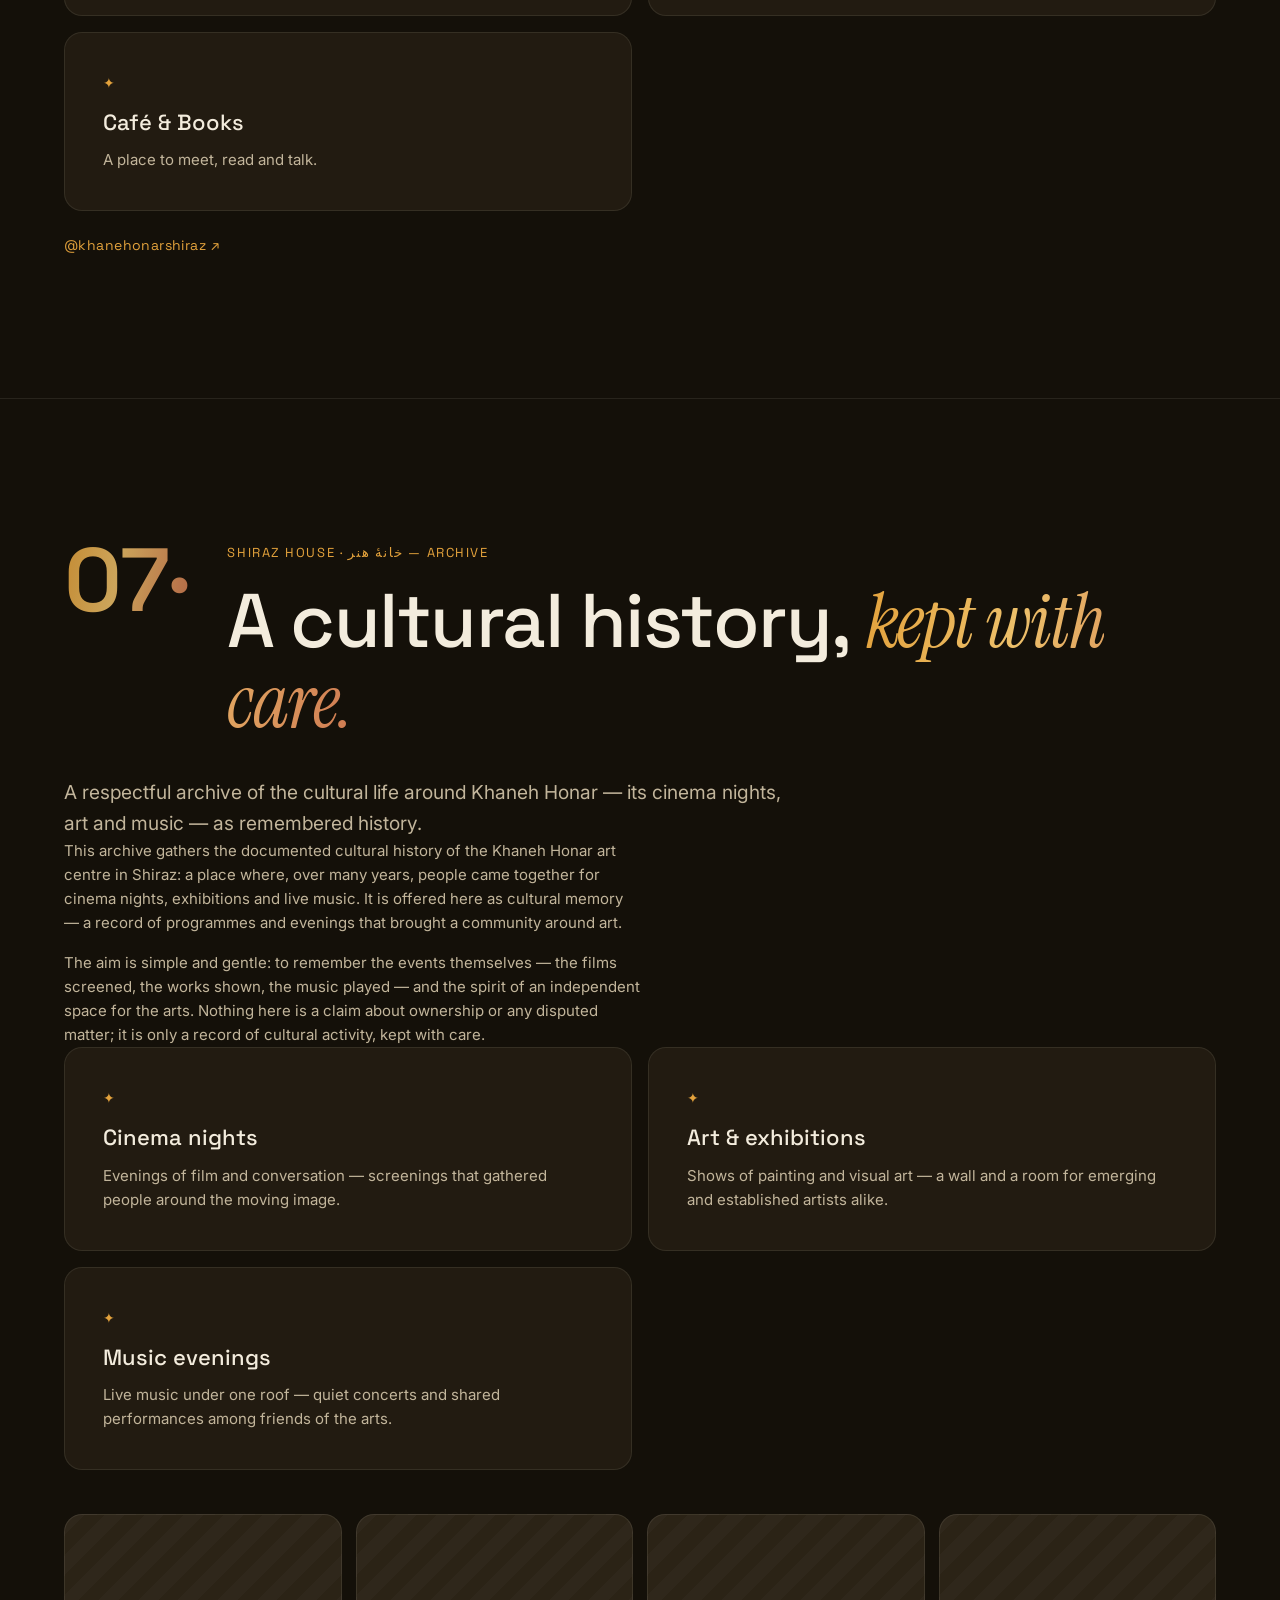
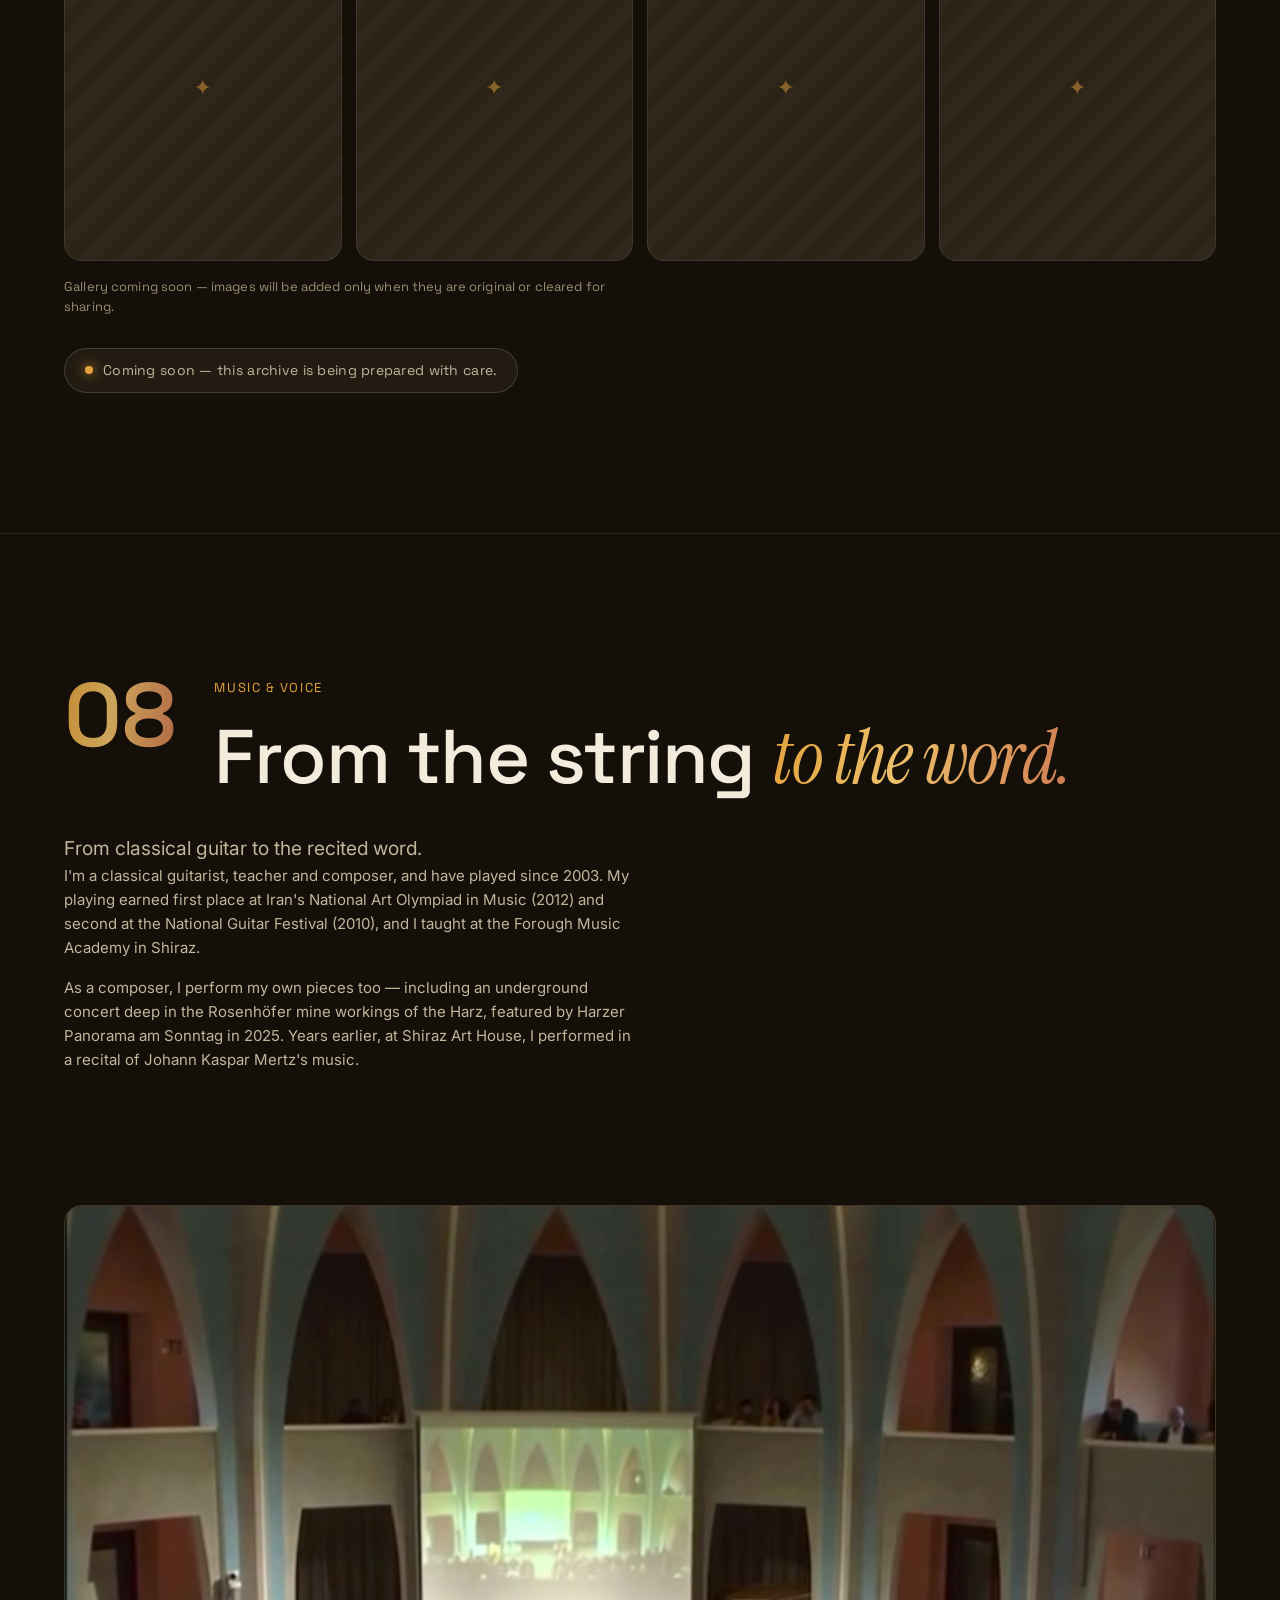
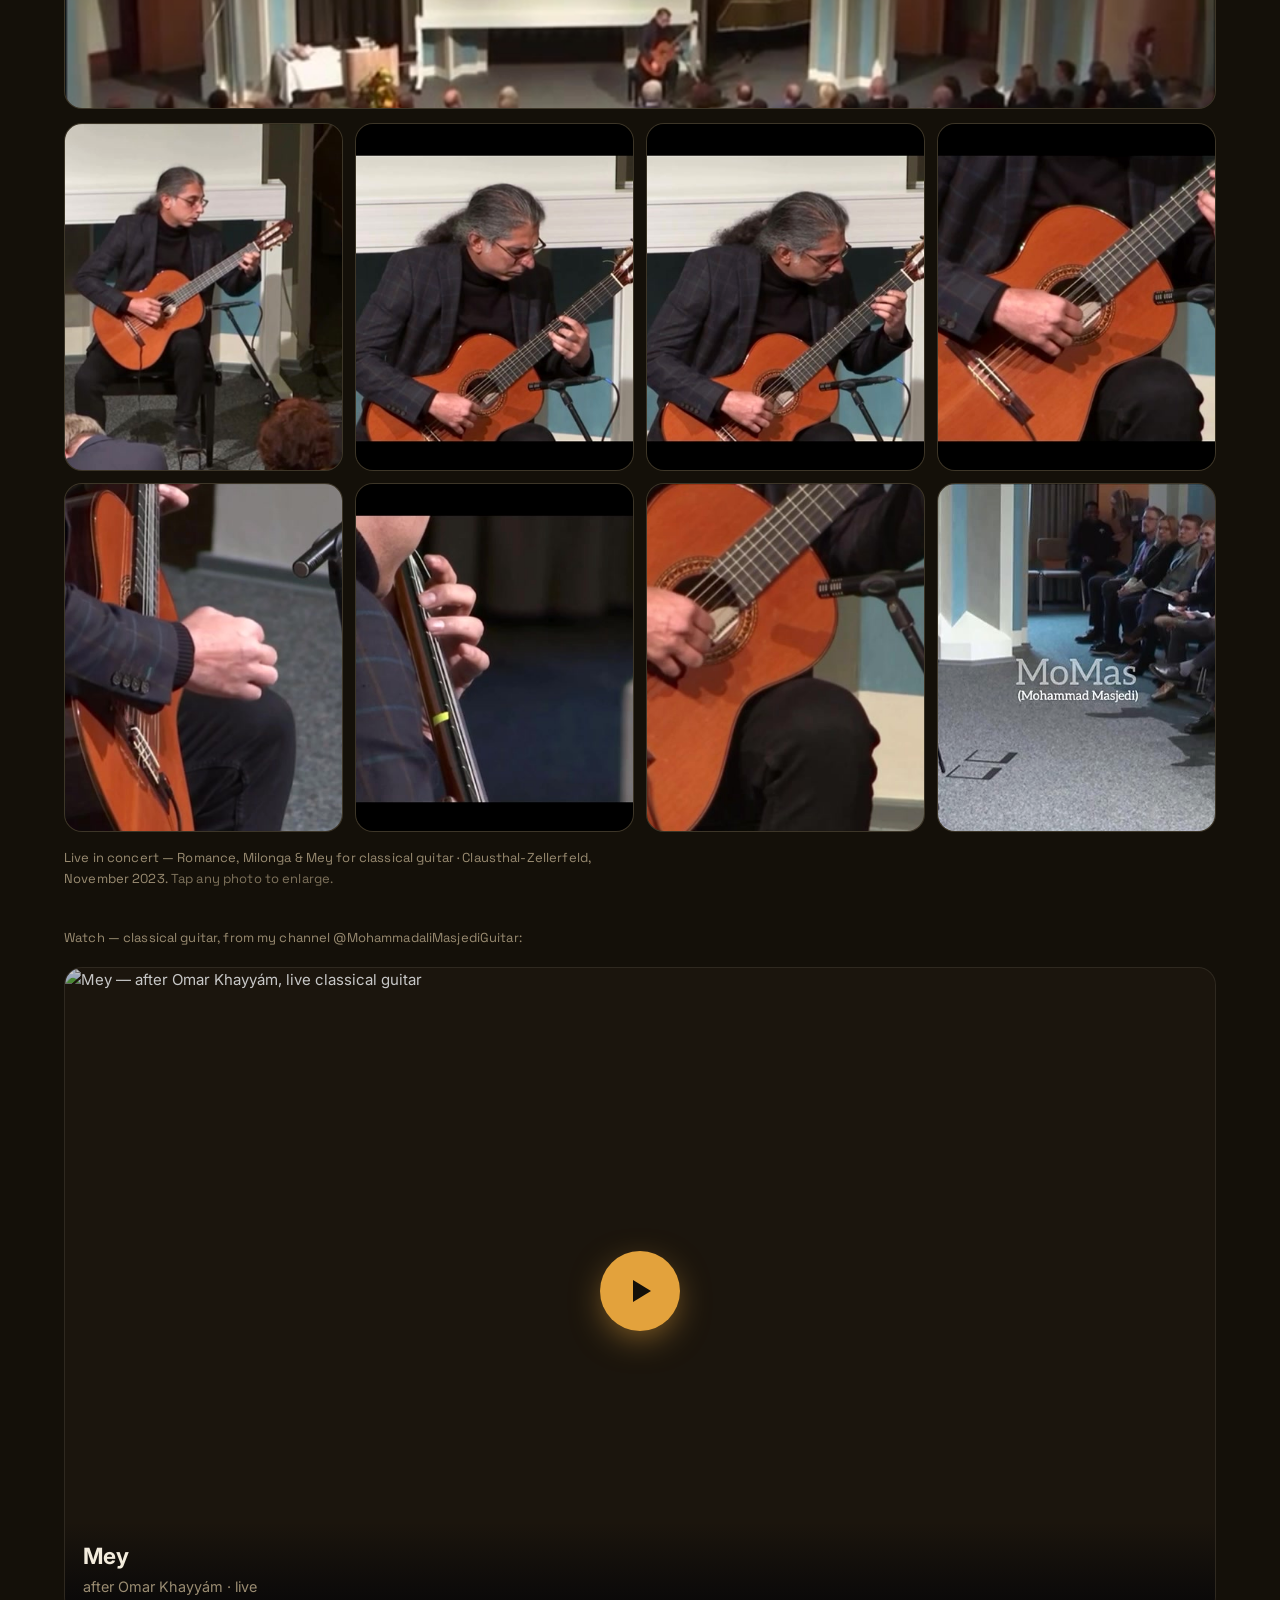
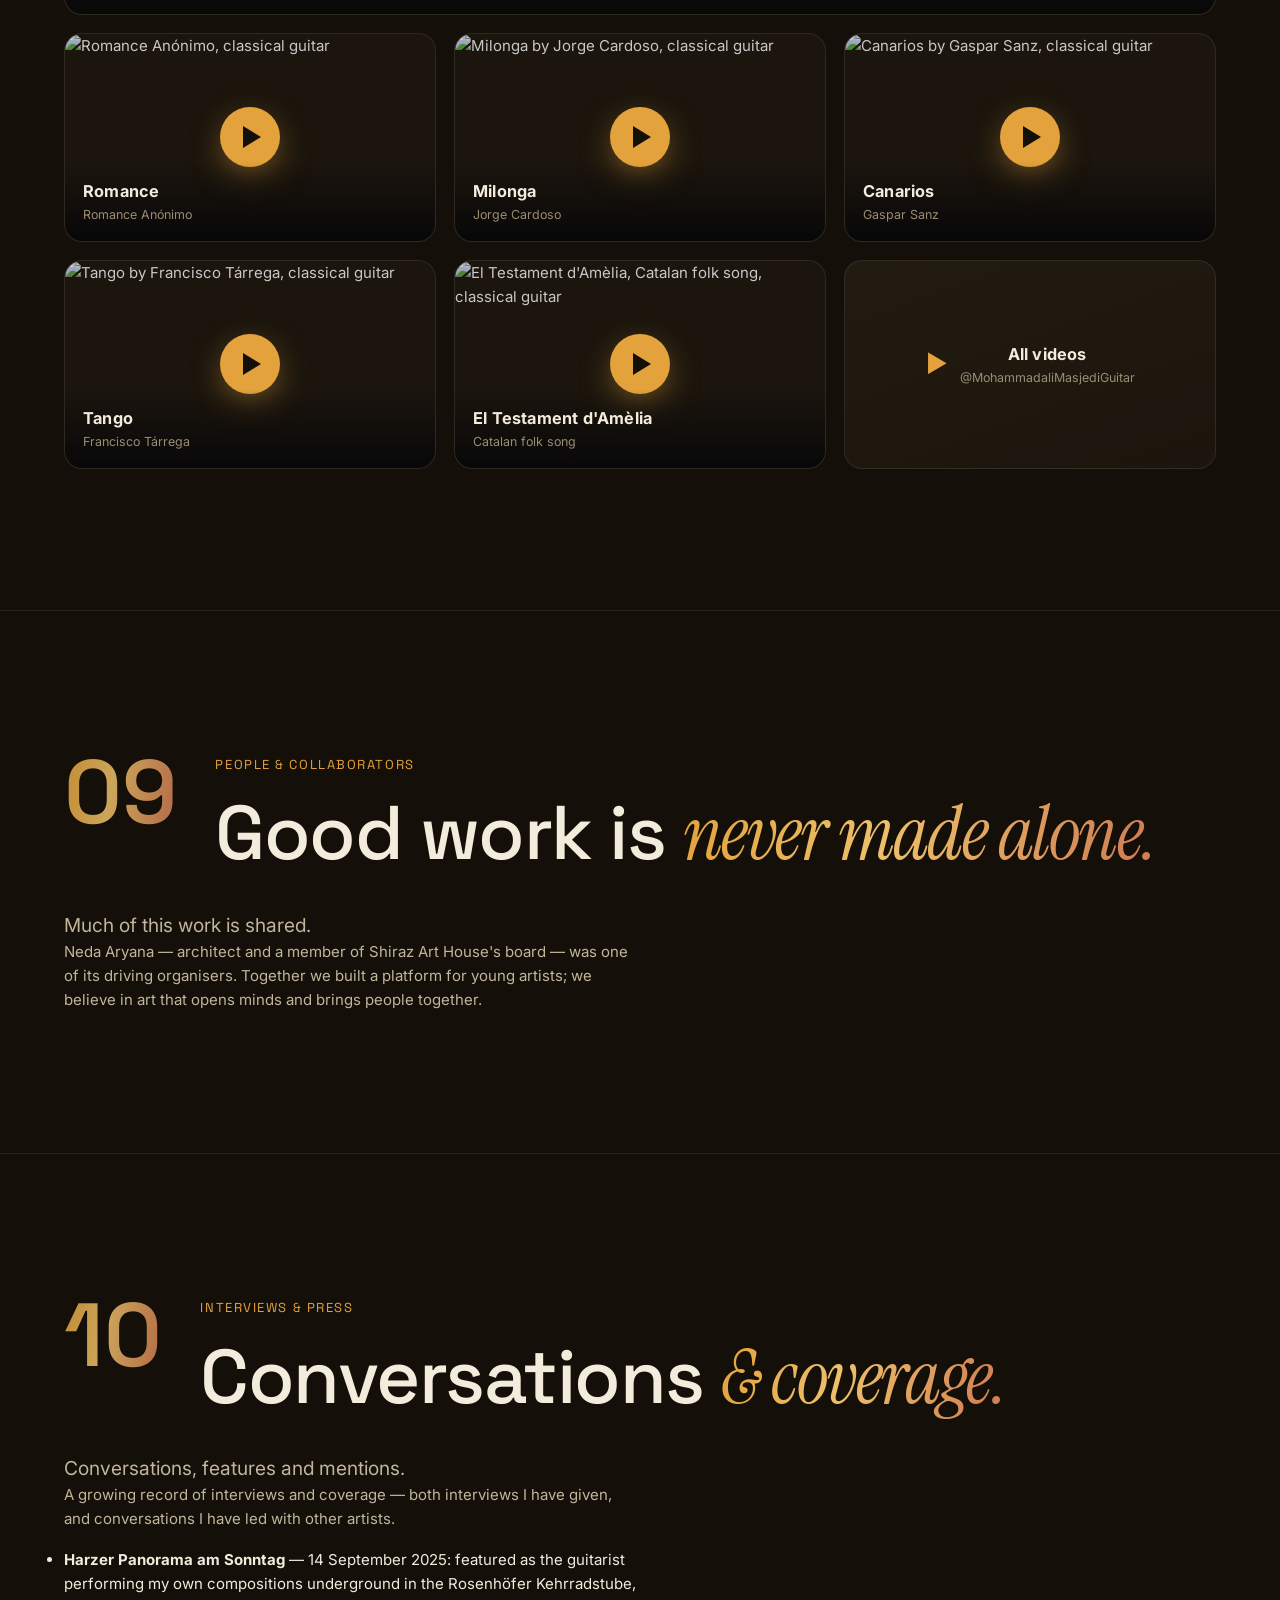
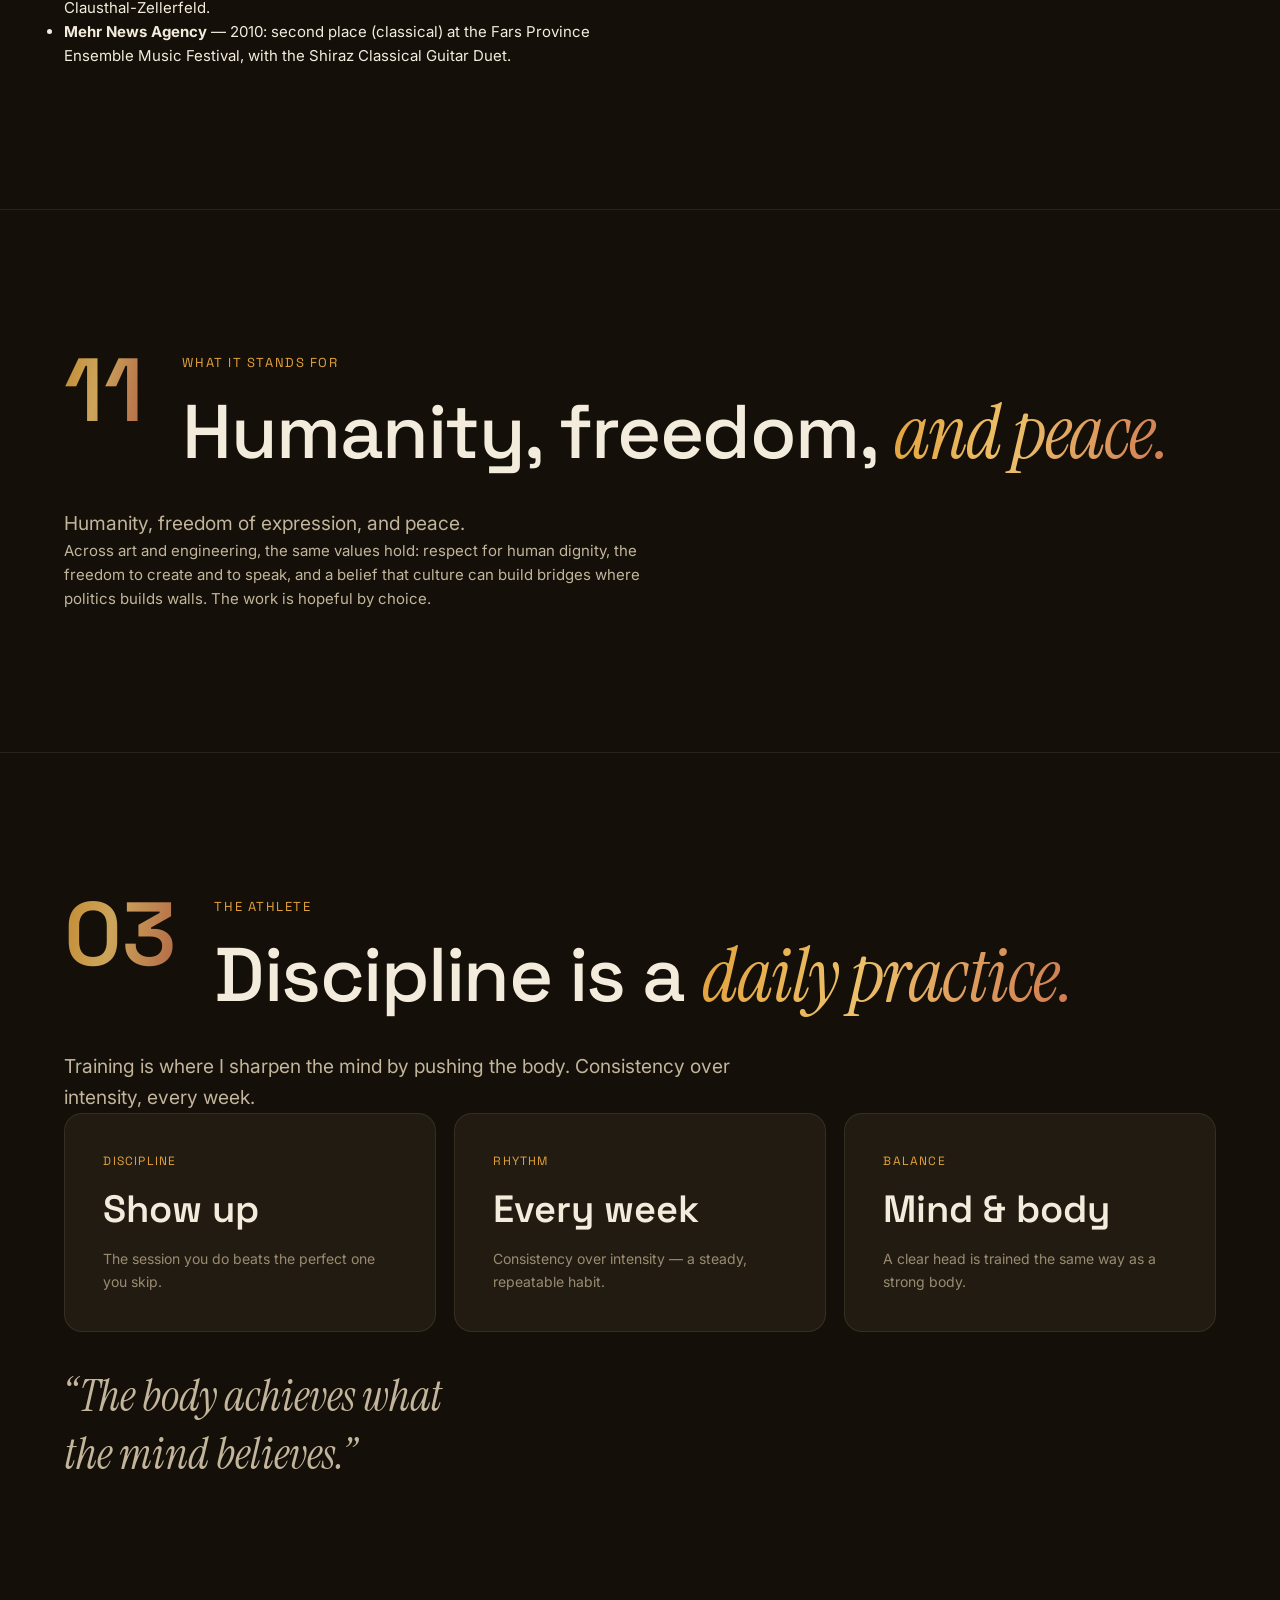
==== commit 5a1ce98a: "Keep the accessible navigation marker stable and exercise real browser scrolling" ====
--- a/index.html
+++ b/index.html
@@ -15,12 +15,12 @@
   <meta property="og:title" content="Mohammadali Masjedi (Mo · MassJedi) — One mind, many lives" />
   <meta property="og:description" content="Mohammadali Masjedi — classical guitarist &amp; composer, engineer, manager, poet — and devoted staff to his cats, Memo &amp; Jupiter." />
   <meta property="og:image" content="https://mohammadalimasjedi-source.github.io/Personal-Portfolio/assets/img/og.png" />
-  <meta property="og:url" content="https://mo-masjedi-launch-review.spicycrown34.chatgpt.site/" />
+  <meta property="og:url" content="https://mohammadalimasjedi-source.github.io/Personal-Portfolio/" />
   <meta name="twitter:card" content="summary_large_image" />
   <meta name="twitter:title" content="Mohammadali Masjedi (Mo · MassJedi) — One mind, many lives" />
   <meta name="twitter:description" content="Mohammadali Masjedi — classical guitarist &amp; composer, engineer, manager, poet — and devoted staff to his cats, Memo &amp; Jupiter." />
   <meta name="twitter:image" content="https://mohammadalimasjedi-source.github.io/Personal-Portfolio/assets/img/og.png" />
-  <link rel="canonical" href="https://mo-masjedi-launch-review.spicycrown34.chatgpt.site/" />
+  <link rel="canonical" href="https://mohammadalimasjedi-source.github.io/Personal-Portfolio/" />
 
   <link rel="icon" href="data:image/svg+xml,%3Csvg xmlns='http://www.w3.org/2000/svg' viewBox='0 0 64 64'%3E%3Crect width='64' height='64' rx='14' fill='%23141009'/%3E%3Cpath d='M36 8 L20 36 H31 L28 56 L46 26 H34 Z' fill='%23e3a23c'/%3E%3C/svg%3E" />
 
@@ -28,7 +28,7 @@
   <link rel="preconnect" href="https://fonts.gstatic.com" crossorigin />
   <link href="https://fonts.googleapis.com/css2?family=Space+Grotesk:wght@400;500;600;700&family=Inter:wght@400;500;600&family=Instrument+Serif:ital@0;1&family=Vazirmatn:wght@400;600&display=swap" rel="stylesheet" />
 
-  <link rel="stylesheet" href="css/style.css?v=14" />
+  <link rel="stylesheet" href="css/style.css?v=16" />
 
   <!-- Structured data. `sameAs` is how search engines reconcile one person across
        accounts, and `alternateName` covers the name variants people actually type.
@@ -42,7 +42,7 @@
   {
     "@context": "https://schema.org",
     "@type": "Person",
-    "@id": "https://mo-masjedi-launch-review.spicycrown34.chatgpt.site/#person",
+    "@id": "https://mohammadalimasjedi-source.github.io/Personal-Portfolio/#person",
     "name": "Mohammadali Masjedi",
     "alternateName": [
       "Mohammad Ali Masjedi",
@@ -66,10 +66,9 @@
       "AI/ML Researcher"
     ],
     "description": "Classical guitarist, teacher and composer; software engineer and AI/ML researcher working on interpretable early-cycle lithium-ion battery lifetime prediction.",
-    "url": "https://mo-masjedi-launch-review.spicycrown34.chatgpt.site/about/",
+    "url": "https://mohammadalimasjedi-source.github.io/Personal-Portfolio/",
     "image": "https://mohammadalimasjedi-source.github.io/Personal-Portfolio/assets/img/og.png",
     "email": "mailto:mohammadalimasjedi@gmail.com",
-    "alumniOf": { "@type": "CollegeOrUniversity", "name": "Technische Universität Clausthal", "url": "https://www.tu-clausthal.de/" },
     "affiliation": { "@type": "CollegeOrUniversity", "name": "Technische Universität Clausthal", "url": "https://www.tu-clausthal.de/" },
     "knowsLanguage": ["fa", "en", "de"],
     "knowsAbout": [
@@ -99,12 +98,12 @@
   {
     "@context": "https://schema.org",
     "@type": "WebSite",
-    "@id": "https://mo-masjedi-launch-review.spicycrown34.chatgpt.site/#website",
-    "url": "https://mo-masjedi-launch-review.spicycrown34.chatgpt.site/",
+    "@id": "https://mohammadalimasjedi-source.github.io/Personal-Portfolio/#website",
+    "url": "https://mohammadalimasjedi-source.github.io/Personal-Portfolio/",
     "name": "Mo · MassJedi",
     "inLanguage": ["en", "fa", "de"],
-    "author": { "@id": "https://mo-masjedi-launch-review.spicycrown34.chatgpt.site/#person" },
-    "publisher": { "@id": "https://mo-masjedi-launch-review.spicycrown34.chatgpt.site/#person" }
+    "author": { "@id": "https://mohammadalimasjedi-source.github.io/Personal-Portfolio/#person" },
+    "publisher": { "@id": "https://mohammadalimasjedi-source.github.io/Personal-Portfolio/#person" }
   }
   </script>
 </head>
@@ -119,14 +118,6 @@
   </div>
 
   <div class="scroll-progress" aria-hidden="true"><span></span></div>
-
-  <div class="preloader" id="preloader" aria-hidden="true">
-    <div class="preloader__inner">
-      <div class="preloader__mark">MO<span>·</span>MASSJEDI</div>
-      <div class="preloader__bar"><span></span></div>
-      <div class="preloader__count"><span id="preCount">0</span><i>%</i></div>
-    </div>
-  </div>
 
   <!-- ===================== NAV ===================== -->
   <header class="nav" id="nav">
@@ -201,7 +192,7 @@
             <span data-i18n="hero.cta1">Explore my worlds</span>
             <svg viewBox="0 0 24 24" width="18" height="18"><path d="M5 12h14M13 6l6 6-6 6" fill="none" stroke="currentColor" stroke-width="2" stroke-linecap="round" stroke-linejoin="round"/></svg>
           </a>
-          <a href="https://mo-masjedi-launch-review.spicycrown34.chatgpt.site/#connect" class="btn btn--ghost" data-magnetic data-cursor="link"><span data-i18n="hero.cta2">Current portfolio &amp; contact</span></a>
+          <a href="#contact" class="btn btn--ghost" data-magnetic data-cursor="link"><span data-i18n="hero.cta2">Get in touch</span></a>
         </div>
       </div>
 
@@ -291,8 +282,8 @@
           </p>
           <p data-reveal data-i18n="about.p1">
             By trade I'm a <strong>software engineer working in data analytics</strong>; by calling, an
-            <strong>art &amp; culture manager</strong>. I co-founded <strong>Shiraz Art House</strong> with Neda Aryana,
-            creating an independent home for artists in Shiraz, and spent years <strong>teaching the classical guitar</strong> —
+            <strong>art &amp; culture manager</strong>. I directed <strong>Shiraz Art House</strong>, an
+            independent home for artists in Shiraz, and spent years <strong>teaching the classical guitar</strong> —
             chasing the clarity of a single well-played phrase or a single quatrain of Khayyám. Different rooms,
             one mind.
           </p>
@@ -309,7 +300,7 @@
           </p>
           <ul class="timeline" data-reveal>
             <li><span class="t__phase" data-i18n="about.t1.k">2003 →</span><span class="t__desc" data-i18n="about.t1.d">Performing &amp; teaching classical guitar in Shiraz.</span></li>
-            <li><span class="t__phase" data-i18n="about.t2.k">2014 → 2020</span><span class="t__desc" data-i18n="about.t2.d">Co-founded Shiraz Art House with Neda Aryana and served as CEO.</span></li>
+            <li><span class="t__phase" data-i18n="about.t2.k">2017 → 2019</span><span class="t__desc" data-i18n="about.t2.d">Directed Shiraz Art House as its managing director; later operated by others.</span></li>
             <li><span class="t__phase" data-i18n="about.t3.k">2012 → 2022</span><span class="t__desc" data-i18n="about.t3.d">A decade in software — engineering &amp; data analytics roles.</span></li>
             <li><span class="t__phase" data-i18n="about.t4.k">2022 →</span><span class="t__desc" data-i18n="about.t4.d">Master's research on battery life at TU Clausthal, Germany.</span></li>
             <li><span class="t__phase" data-i18n="about.t5.k">Always</span><span class="t__desc" data-i18n="about.t5.d">Guitar, poetry, training, and the cats.</span></li>
@@ -330,9 +321,9 @@
       <p class="section__lead" data-reveal data-i18n="eng.lead">
         I came to research the long way — a decade of software work as an engineer, data analyst
         and project manager taught me to ship.
-        Now, in my master's research at <strong>TU Clausthal</strong>, I work with transformer models to
-        investigate what early lithium-ion battery cycles can tell us about later life.
-        I like research that leaves the lab and becomes a tool.
+        Now, as a master's researcher at <strong>TU Clausthal</strong>, I teach transformers to predict a
+        lithium-ion battery's lifetime from only its earliest cycles — turning a year of testing into a
+        decision in weeks. I like research that leaves the lab and becomes a tool.
       </p>
 
       <div class="stats__grid stats__grid--inset">
@@ -408,13 +399,13 @@
       <div class="facet-head" data-reveal>
         <span class="facet-head__no">02</span>
         <div>
-          <span class="eyebrow" data-i18n="res.kicker">Research &amp; questions</span>
+          <span class="eyebrow" data-i18n="res.kicker">Research &amp; papers</span>
           <h2 class="section__title" data-i18n="res.title">Teaching machines <em>to read time.</em></h2>
         </div>
       </div>
       <p class="section__lead" data-reveal data-i18n="res.lead">
-        My master's research at TU Clausthal explores early-cycle battery lifetime prediction.
-        Teaching and educational prototypes give me another way to ask how people learn and use technology.
+        A master's thesis and a small portfolio of papers, all circling one question: how early can we
+        tell what a system will become? Most are battery prognostics; a few reach toward how people learn.
       </p>
 
       <div class="papers">
@@ -427,15 +418,15 @@
 
         <span class="papers__group" data-reveal data-i18n="res.g2">Battery &amp; time-series prognostics</span>
         <article class="paper" data-reveal data-cursor="view">
-          <p class="paper__desc" data-i18n="res.soon1">I work on battery lifetime prediction from early-cycle data. Methods, code and results will be linked when they are cleared for public release.</p>
+          <p class="paper__desc" data-i18n="res.soon1">Several papers on battery and time-series prognostics are in preparation. Each will appear here — with its details — once it is published.</p>
         </article>
 
         <span class="papers__group" data-reveal data-i18n="res.g3">Learning &amp; understanding</span>
         <article class="paper" data-reveal data-cursor="view">
-          <p class="paper__desc" data-i18n="res.soon2">I am interested in how people learn and think with technology, explored through teaching and small educational prototypes.</p>
+          <p class="paper__desc" data-i18n="res.soon2">Work on how people learn and think alongside AI is also in preparation, and will follow once it is public.</p>
         </article>
       </div>
-      <p class="sec-media__cap" data-reveal data-i18n="res.note" style="margin-top:1.6rem">Research in progress. Public materials will distinguish research questions, demonstrations and results cleared for release.</p>
+      <p class="sec-media__cap" data-reveal data-i18n="res.note" style="margin-top:1.6rem">A work in progress — most of this research is still unpublished. Details will appear here as each paper becomes public.</p>
     </section>
 
     <!-- ===================== ARTIST ===================== -->
@@ -473,10 +464,10 @@
           <h2 class="section__title" data-i18n="ah.title">A home <em>for art.</em></h2>
         </div>
       </div>
-      <p class="section__lead" data-reveal data-i18n="ah.lead">Co-founded with Neda Aryana; CEO, 2014–2020.</p>
+      <p class="section__lead" data-reveal data-i18n="ah.lead">Former director and managing director of an independent house for art in Shiraz, Iran.</p>
       <div class="sec-prose">
         <p data-reveal data-i18n="ah.p1">Shiraz Art House (خانهٔ هنر شیراز) was an independent cultural space in Shiraz, Iran — a gallery, a stage for music and theatre, a café and a bookshop under one roof, with room for cinema and visual art. It existed to give independent and emerging artists a place to make and show their work, and to bring people together around culture.</p>
-        <p data-reveal data-i18n="ah.p2">I co-founded the house with Neda Aryana and served as CEO from 2014 to 2020. We ran a sustained programme across music, theatre, cinema and visual art, with many partners and recurring projects. For me it was never just a building; it was an open house for independent artists.</p>
+        <p data-reveal data-i18n="ah.p2">I directed the house as its managing director from 2017 to 2019. We ran a sustained programme across music, theatre, cinema and visual art, with many partners and recurring projects. For me it was never just a building; it was an open house for independent artists. It was later operated by others.</p>
         <p data-reveal data-i18n="ah.p3">Beyond the house itself, I've been a patron of independent cinema and festivals — including the Spring Festival (جشنواره بهارهٔ خانهٔ هنر شیراز), which ran under the house's management, and quiet backing that let at least one independent filmmaker's project get made. Not a filmmaking career of my own — just an open door for other people's films.</p>
       </div>
       <div class="principles">
@@ -603,7 +594,7 @@
       </div>
       <p class="section__lead" data-reveal data-i18n="col.lead">Much of this work is shared.</p>
       <div class="sec-prose">
-        <p data-reveal data-i18n="col.p1">Neda Aryana — architect and co-founder of Shiraz Art House — was one of its driving organisers. Together we built a platform for young artists; we believe in art that opens minds and brings people together.</p>
+        <p data-reveal data-i18n="col.p1">Neda Aryana — architect and a member of Shiraz Art House's board — was one of its driving organisers. Together we built a platform for young artists; we believe in art that opens minds and brings people together.</p>
       </div>
     </section>
 
@@ -772,16 +763,16 @@
             <span class="chip" data-i18n="chip.paint">Painting &amp; Making</span>
             <span class="chip" data-i18n="chip.sport">Training &amp; Sport</span>
             <span class="chip" data-i18n="chip.poetry">Poetry &amp; Language</span>
-            <span class="chip" data-i18n="chip.german">German (A1, in progress)</span>
+            <span class="chip" data-i18n="chip.german">Learning German</span>
             <span class="chip" data-i18n="chip.km">Knowledge Management</span>
             <span class="chip" data-i18n="chip.coffee">Coffee &amp; Conversation</span>
           </div>
           <div class="now" id="now">
-            <h4 data-reveal data-i18n="now.h">Now · June 2026</h4>
+            <h4 data-reveal data-i18n="now.h">Ongoing interests</h4>
             <ul class="now__list" data-reveal>
               <li><i class="pulse"></i> <span data-i18n="now.l1">Finishing my M.Sc. thesis at TU Clausthal.</span></li>
               <li><i class="pulse"></i> <span data-i18n="now.l2">Building &amp; refining <strong>CellSight</strong>.</span></li>
-              <li><i class="pulse"></i> <span data-i18n="now.l3">Learning <strong>German</strong> — chasing A1 this autumn.</span></li>
+              <li><i class="pulse"></i> <span data-i18n="now.l3">Continuing to learn <strong>German</strong>.</span></li>
               <li><i class="pulse"></i> <span data-i18n="now.l4">Painting more, writing more, training more.</span></li>
             </ul>
           </div>
@@ -852,7 +843,7 @@
           <div class="fstat"><span class="fstat__num" data-to="3">0</span><span class="fstat__lbl" data-i18n="stat.lang">languages · فا · EN · DE</span></div>
           <div class="fstat"><span class="fstat__num" data-to="7" data-suffix="+">0</span><span class="fstat__lbl" data-i18n="stat.lives">lives, one mind</span></div>
           <div class="fstat"><span class="fstat__num" data-to="6" data-suffix="+ yrs" data-i18n-suffix="stat.arthouse.sfx">0</span><span class="fstat__lbl" data-i18n="stat.arthouse">building an art house</span></div>
-          <div class="fstat"><span class="fstat__num" data-i18n="stat.research.status">Ongoing</span><span class="fstat__lbl" data-i18n="stat.research">master’s research</span></div>
+          <div class="fstat"><span class="fstat__num" data-to="10" data-suffix="+">0</span><span class="fstat__lbl" data-i18n="stat.papers">research papers</span></div>
         </div>
       </div>
 
@@ -928,9 +919,10 @@
 
   <script src="https://cdn.jsdelivr.net/npm/@studio-freight/lenis@1.0.42/dist/lenis.min.js"></script>
   <!-- i18n must load BEFORE main.js so text is translated before it gets animated/split -->
-  <script src="js/i18n.js?v=20"></script>
-  <script src="js/main.js?v=11"></script>
-  <script src="js/polish.js?v=6"></script>
+  <script src="js/i18n.js?v=19"></script>
+  <script src="js/main.js?v=13"></script>
+  <script src="js/polish.js?v=8"></script>
   <script src="js/support.js?v=1"></script>
 </body>
 </html>
+
